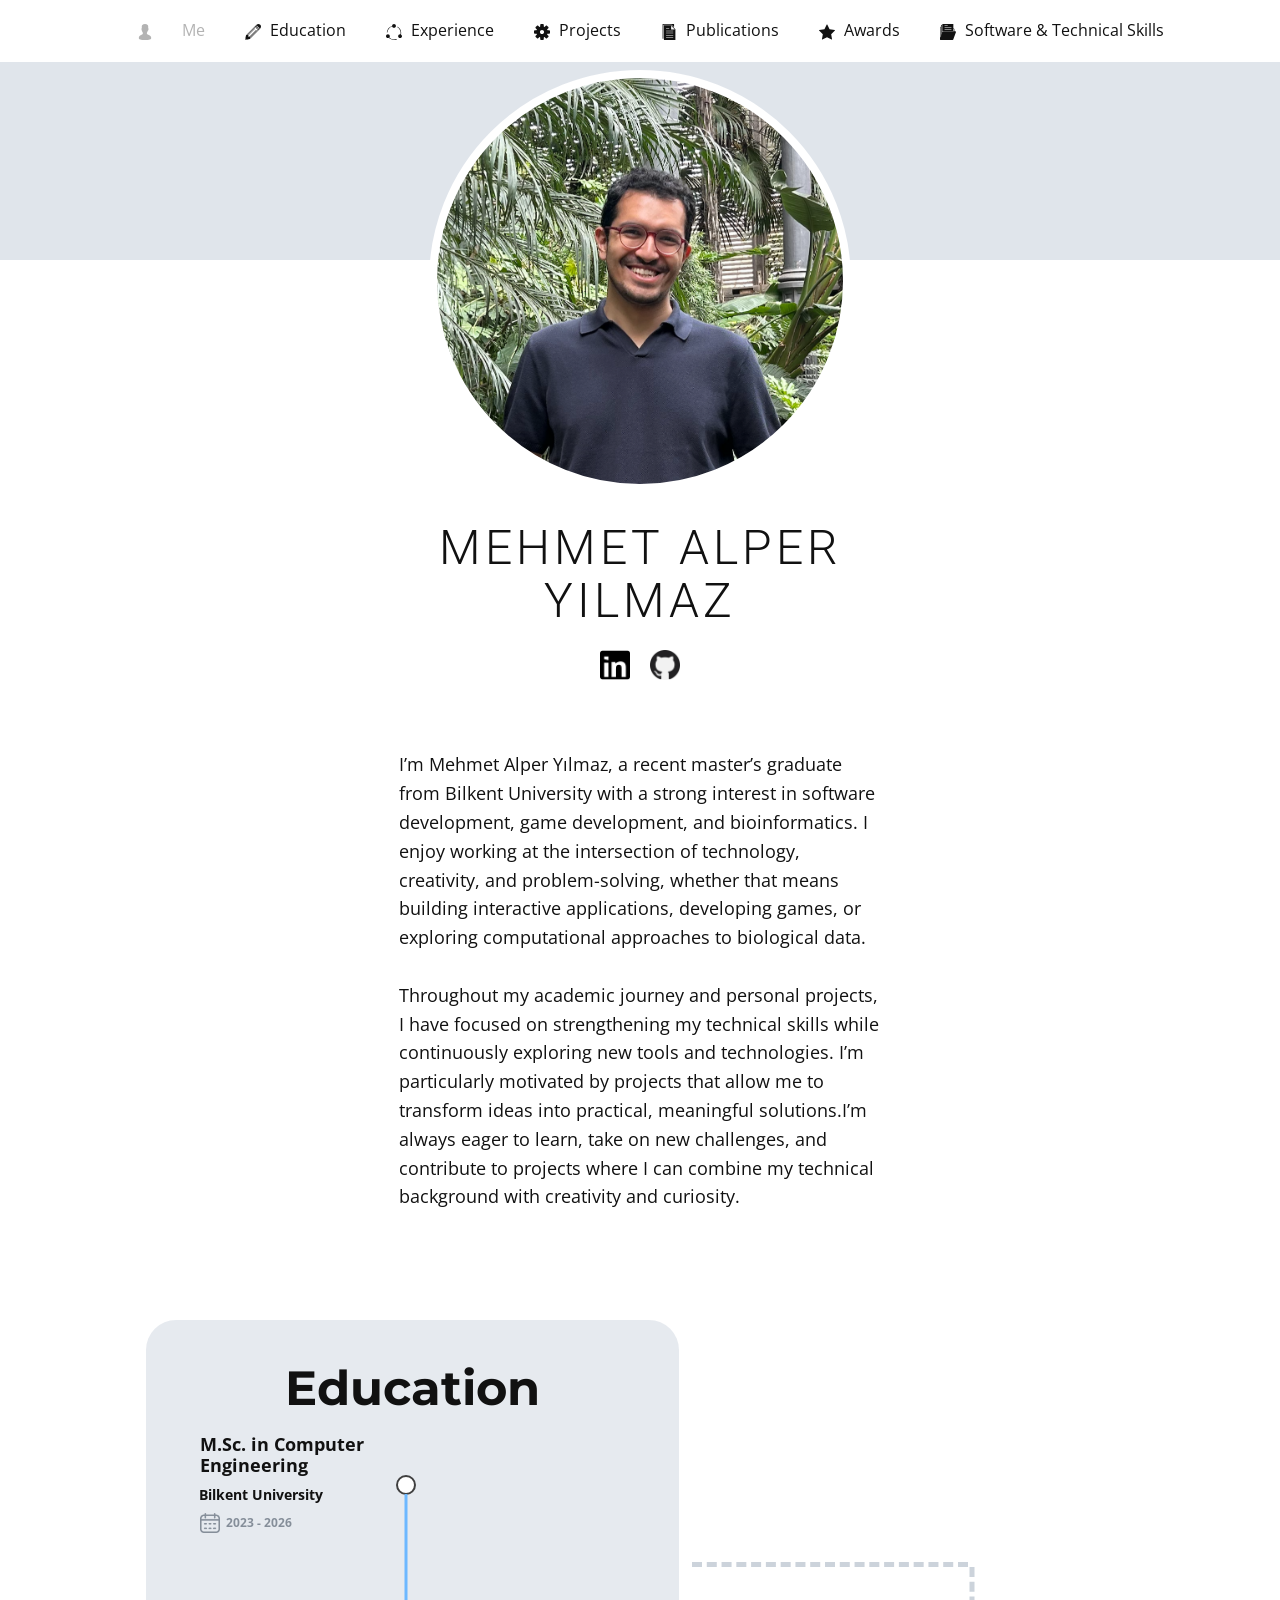
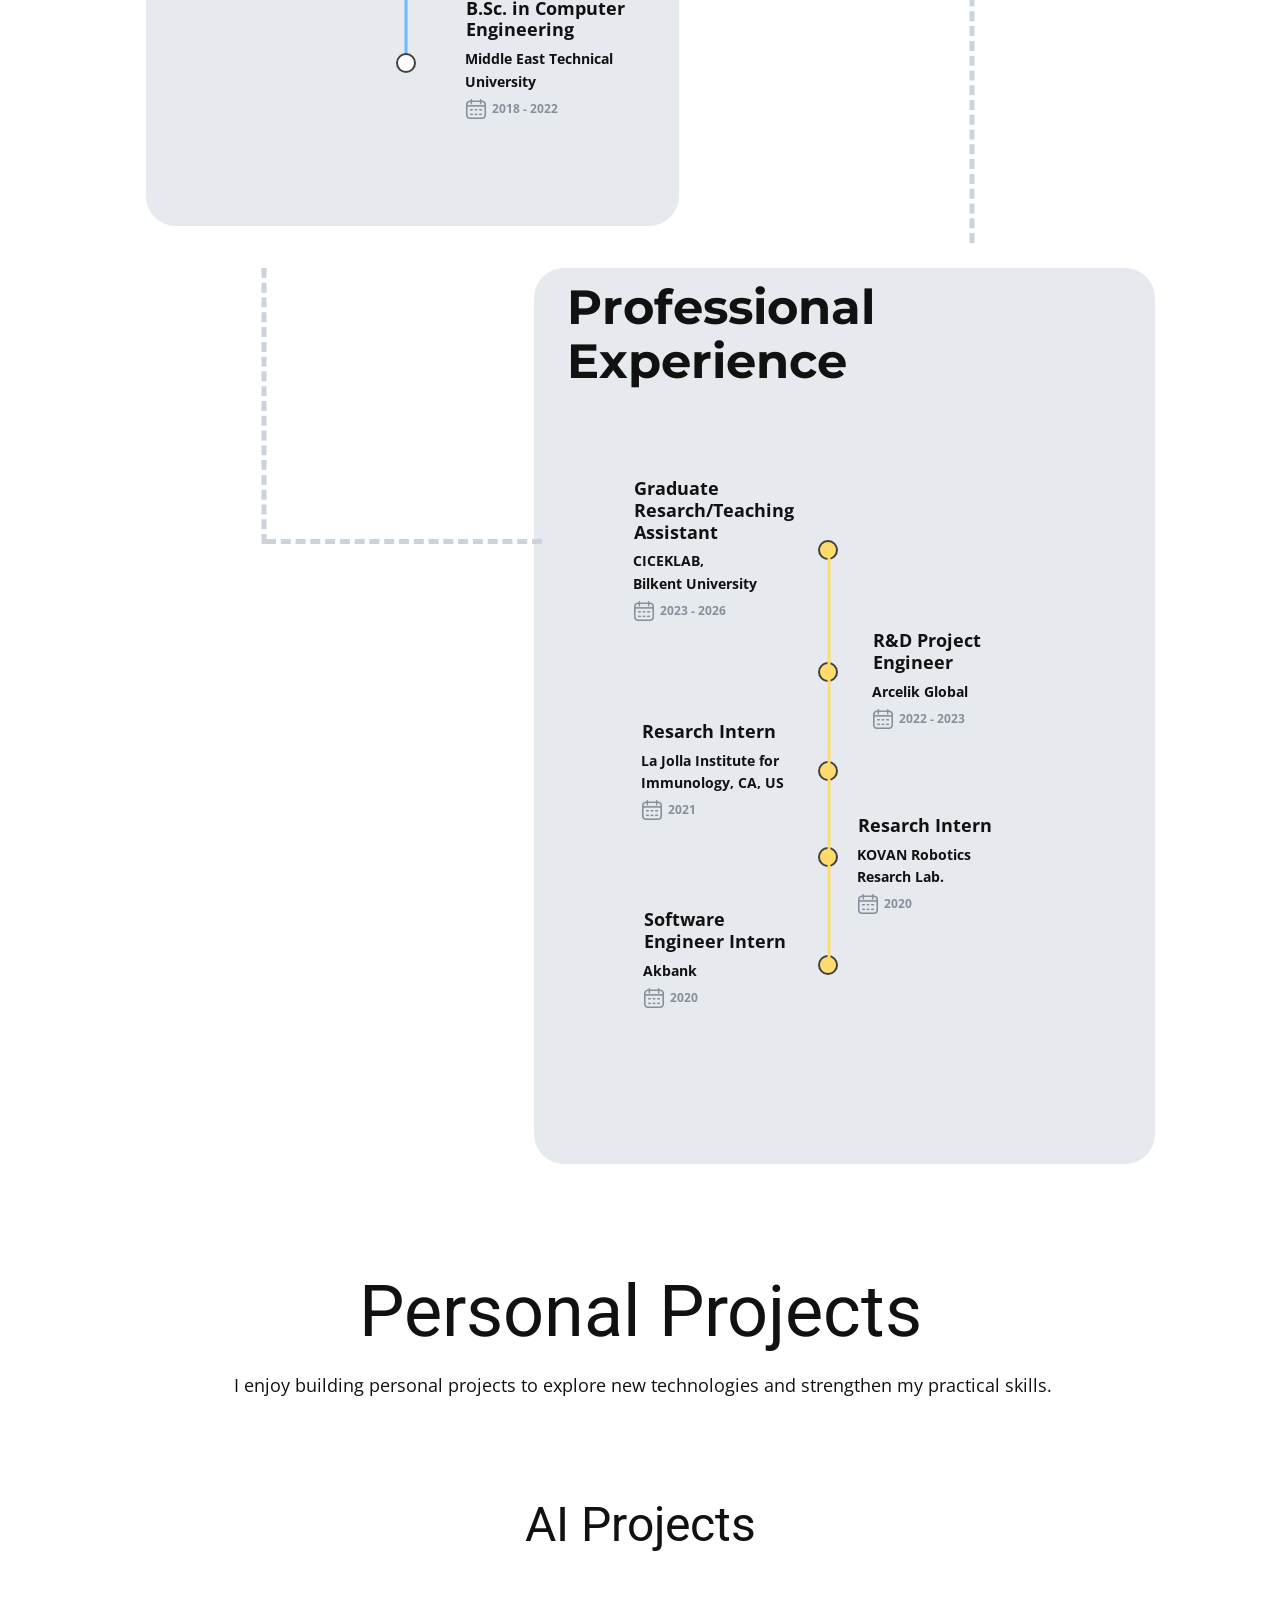
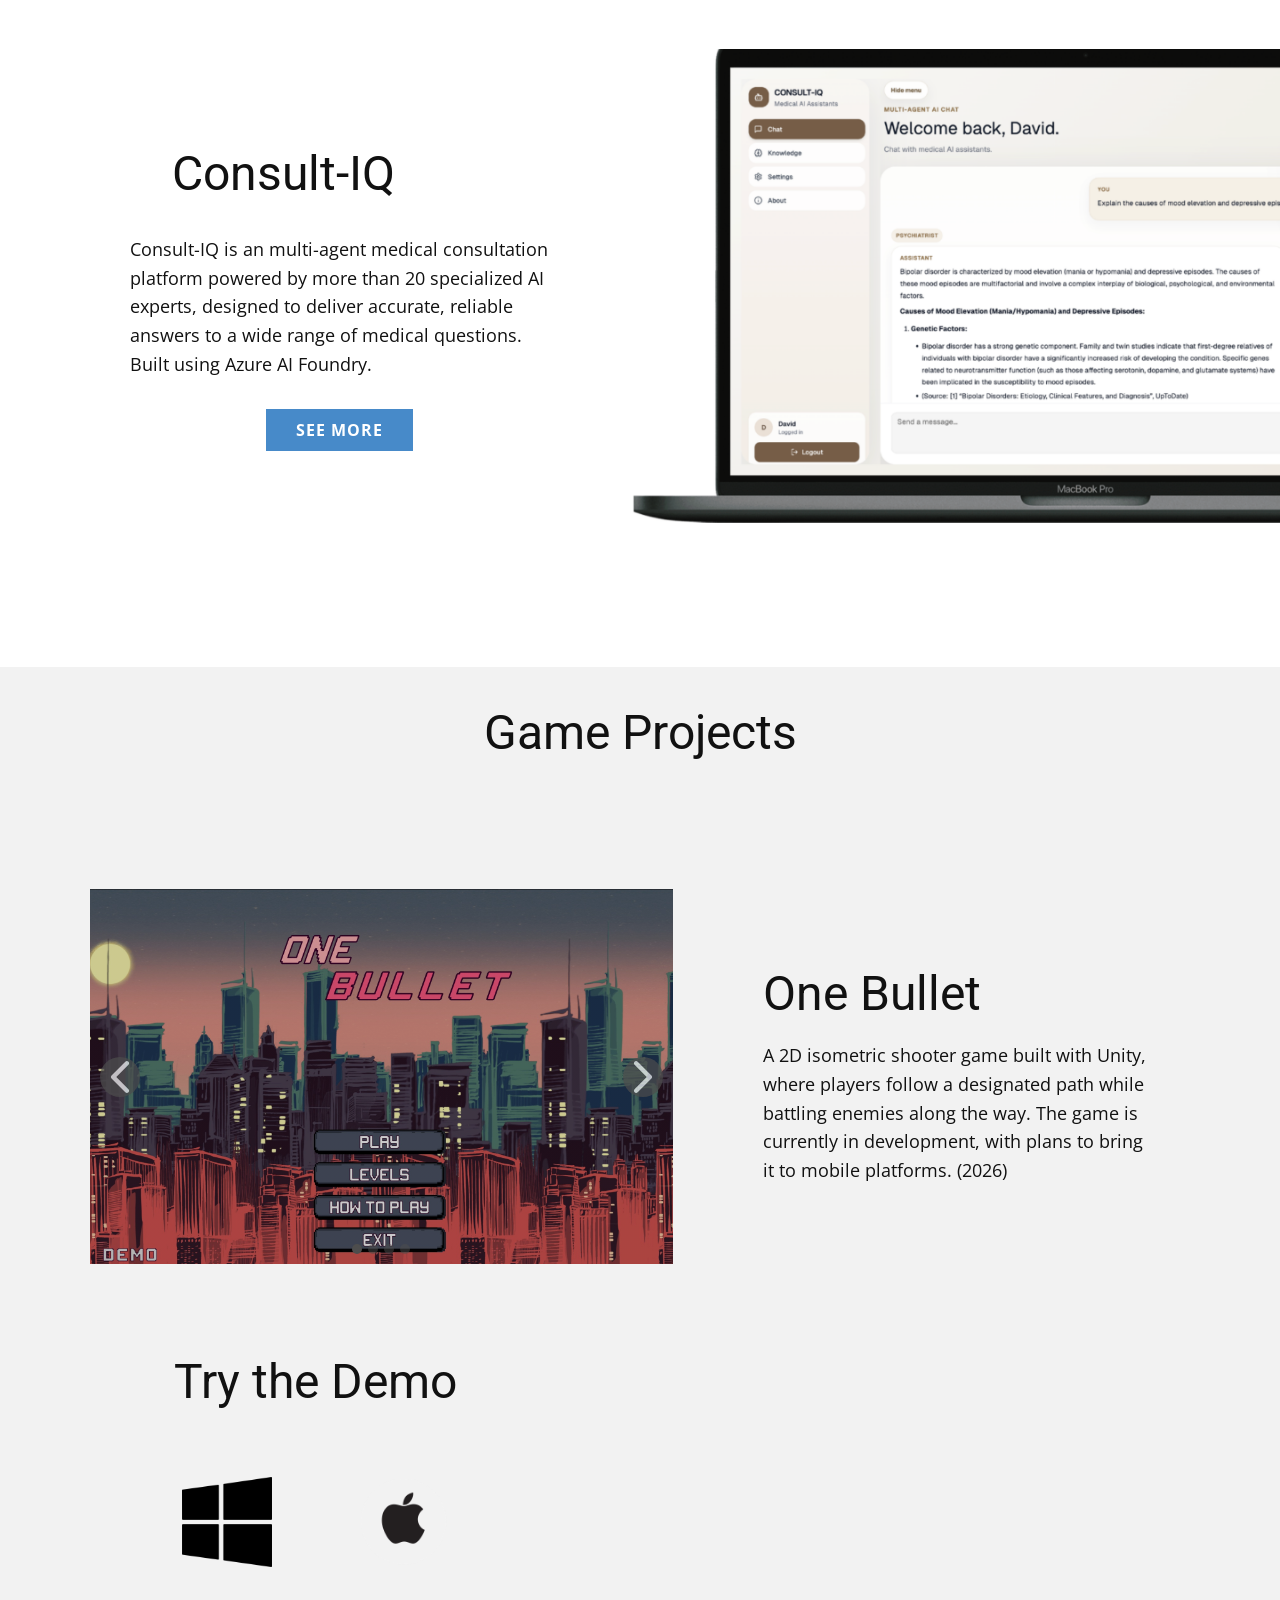
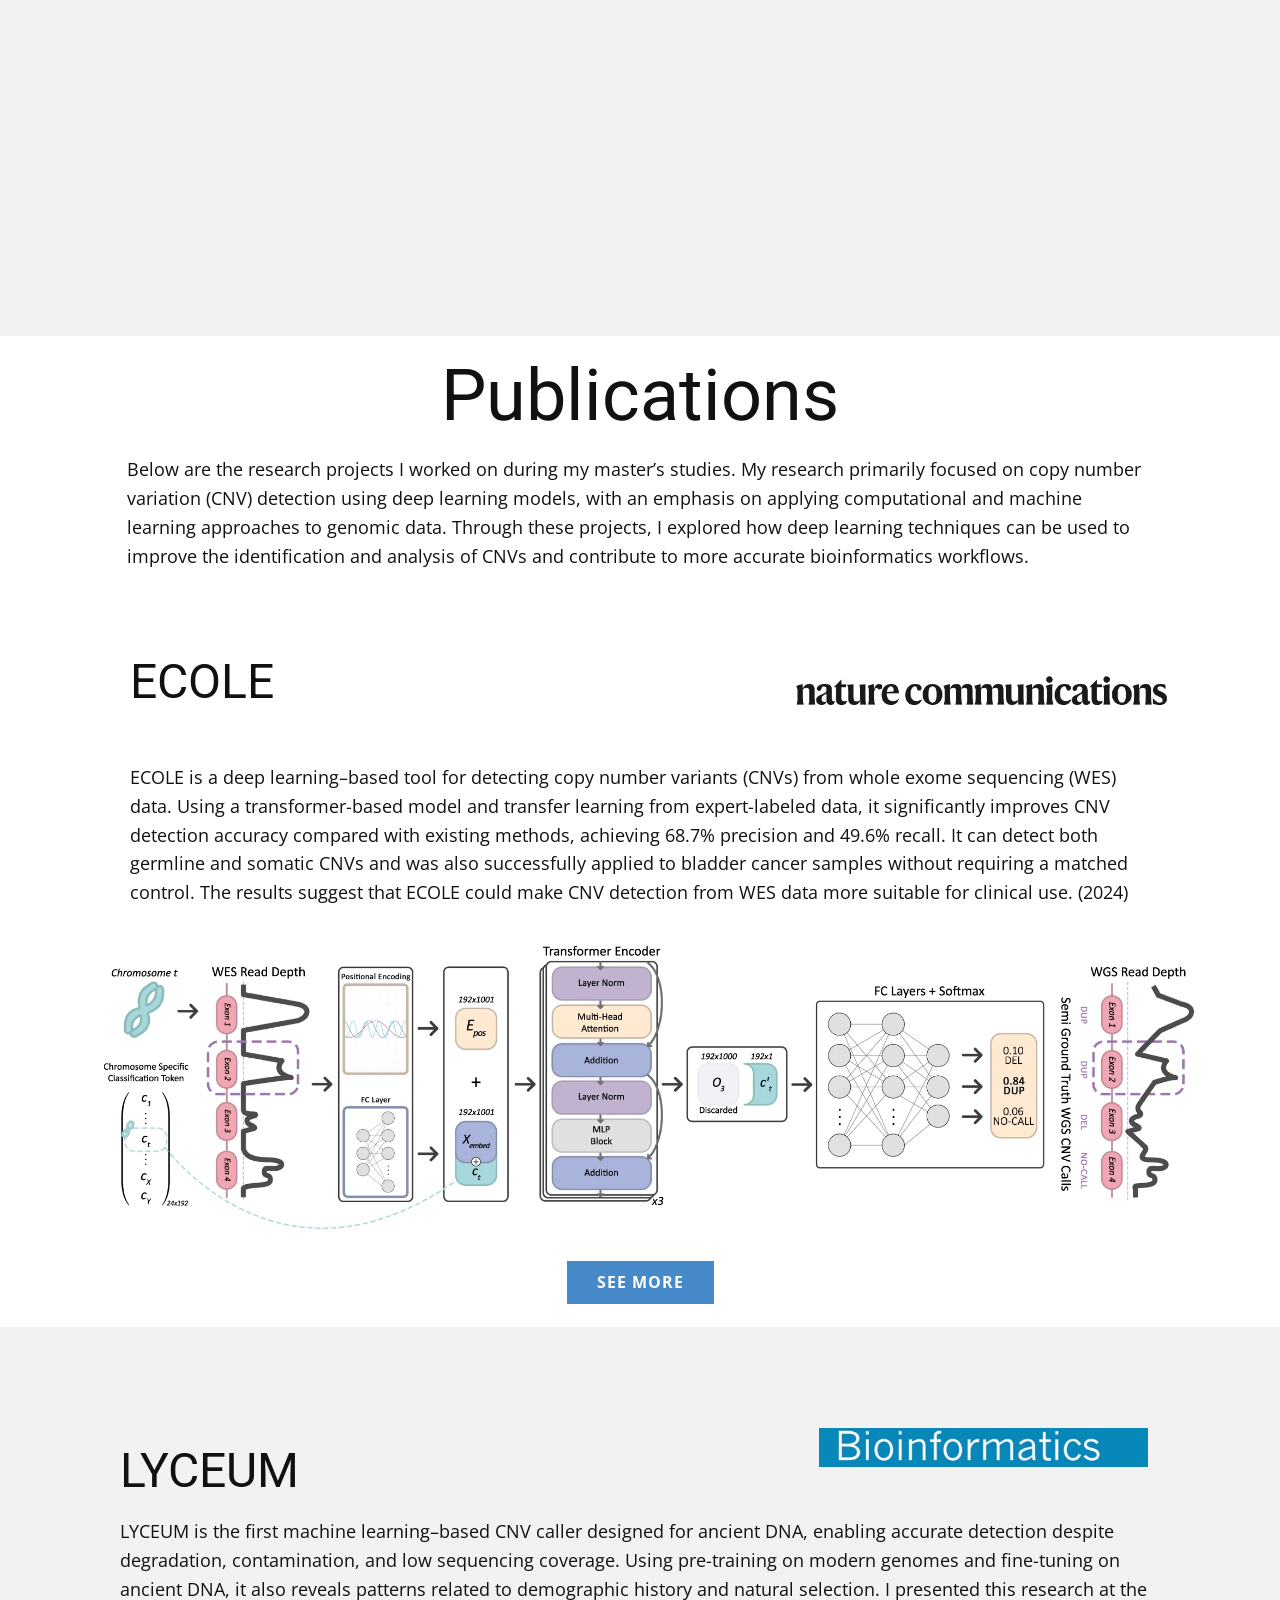
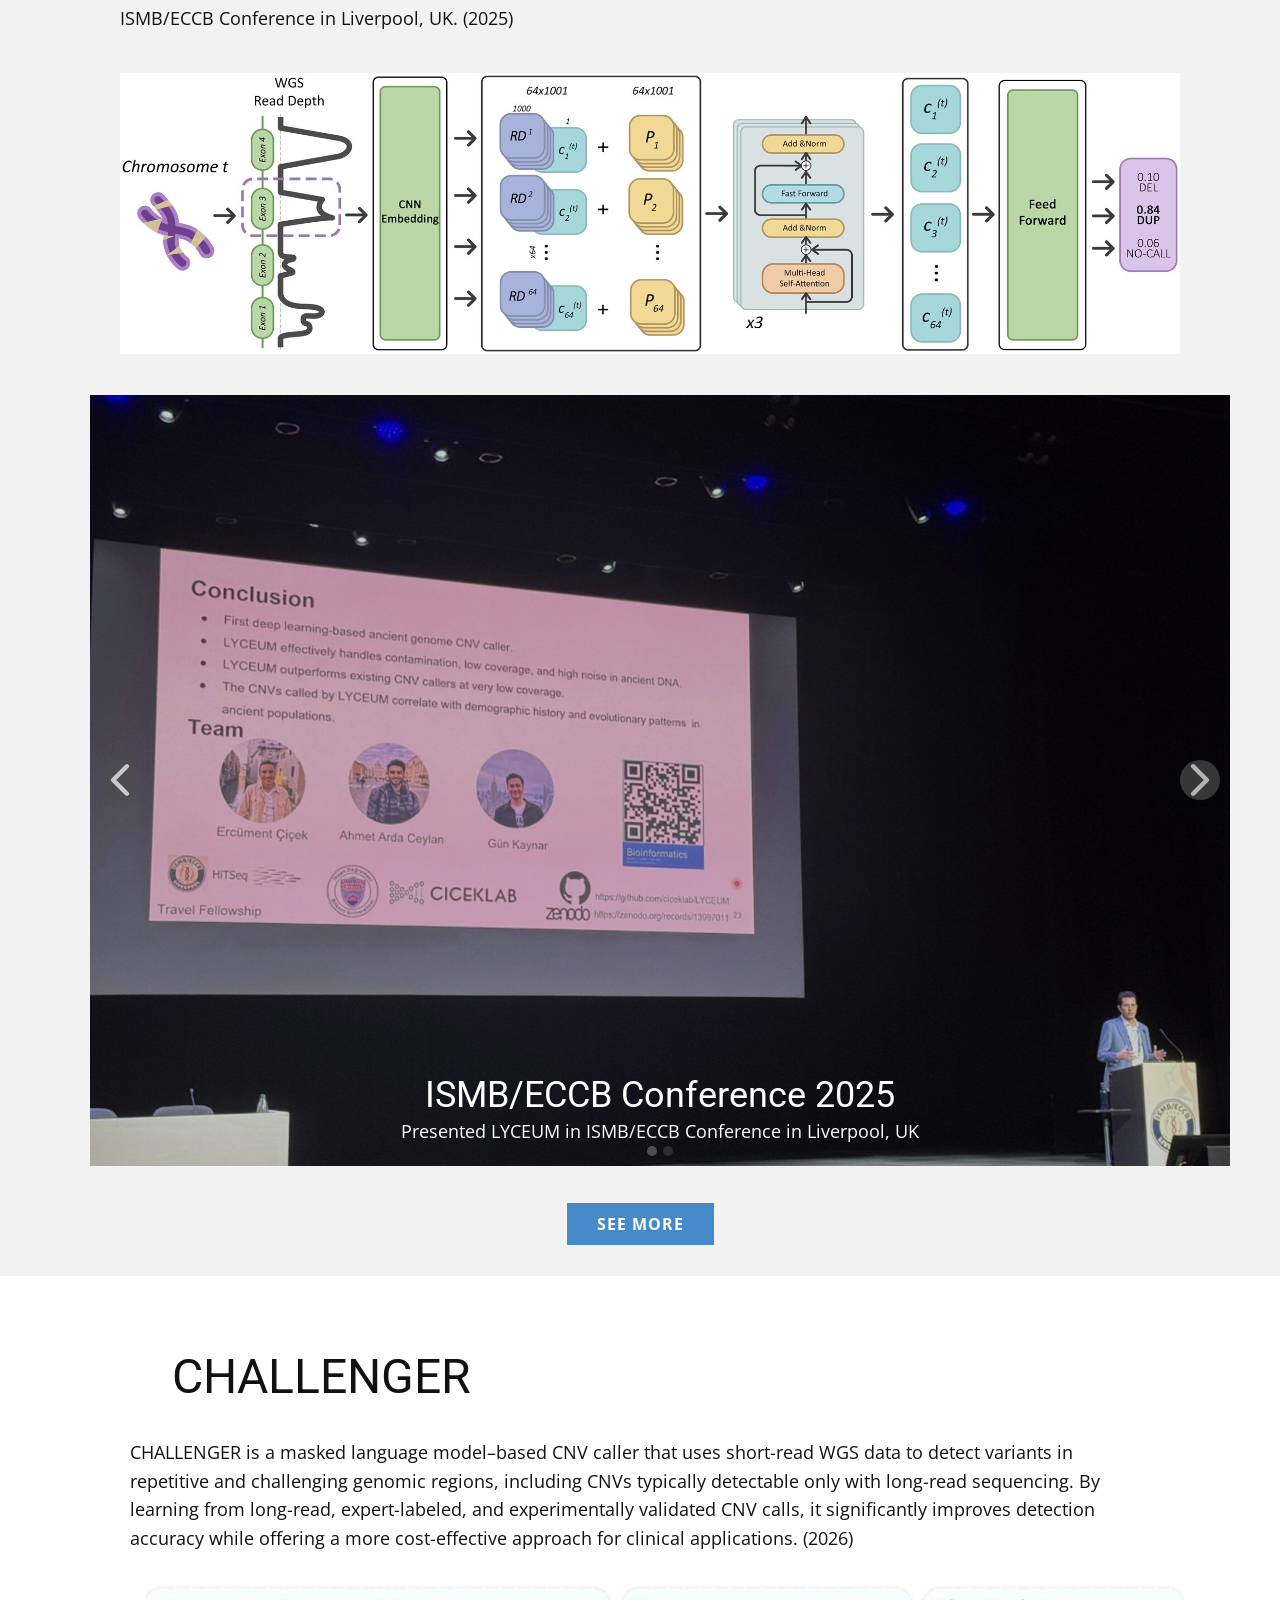
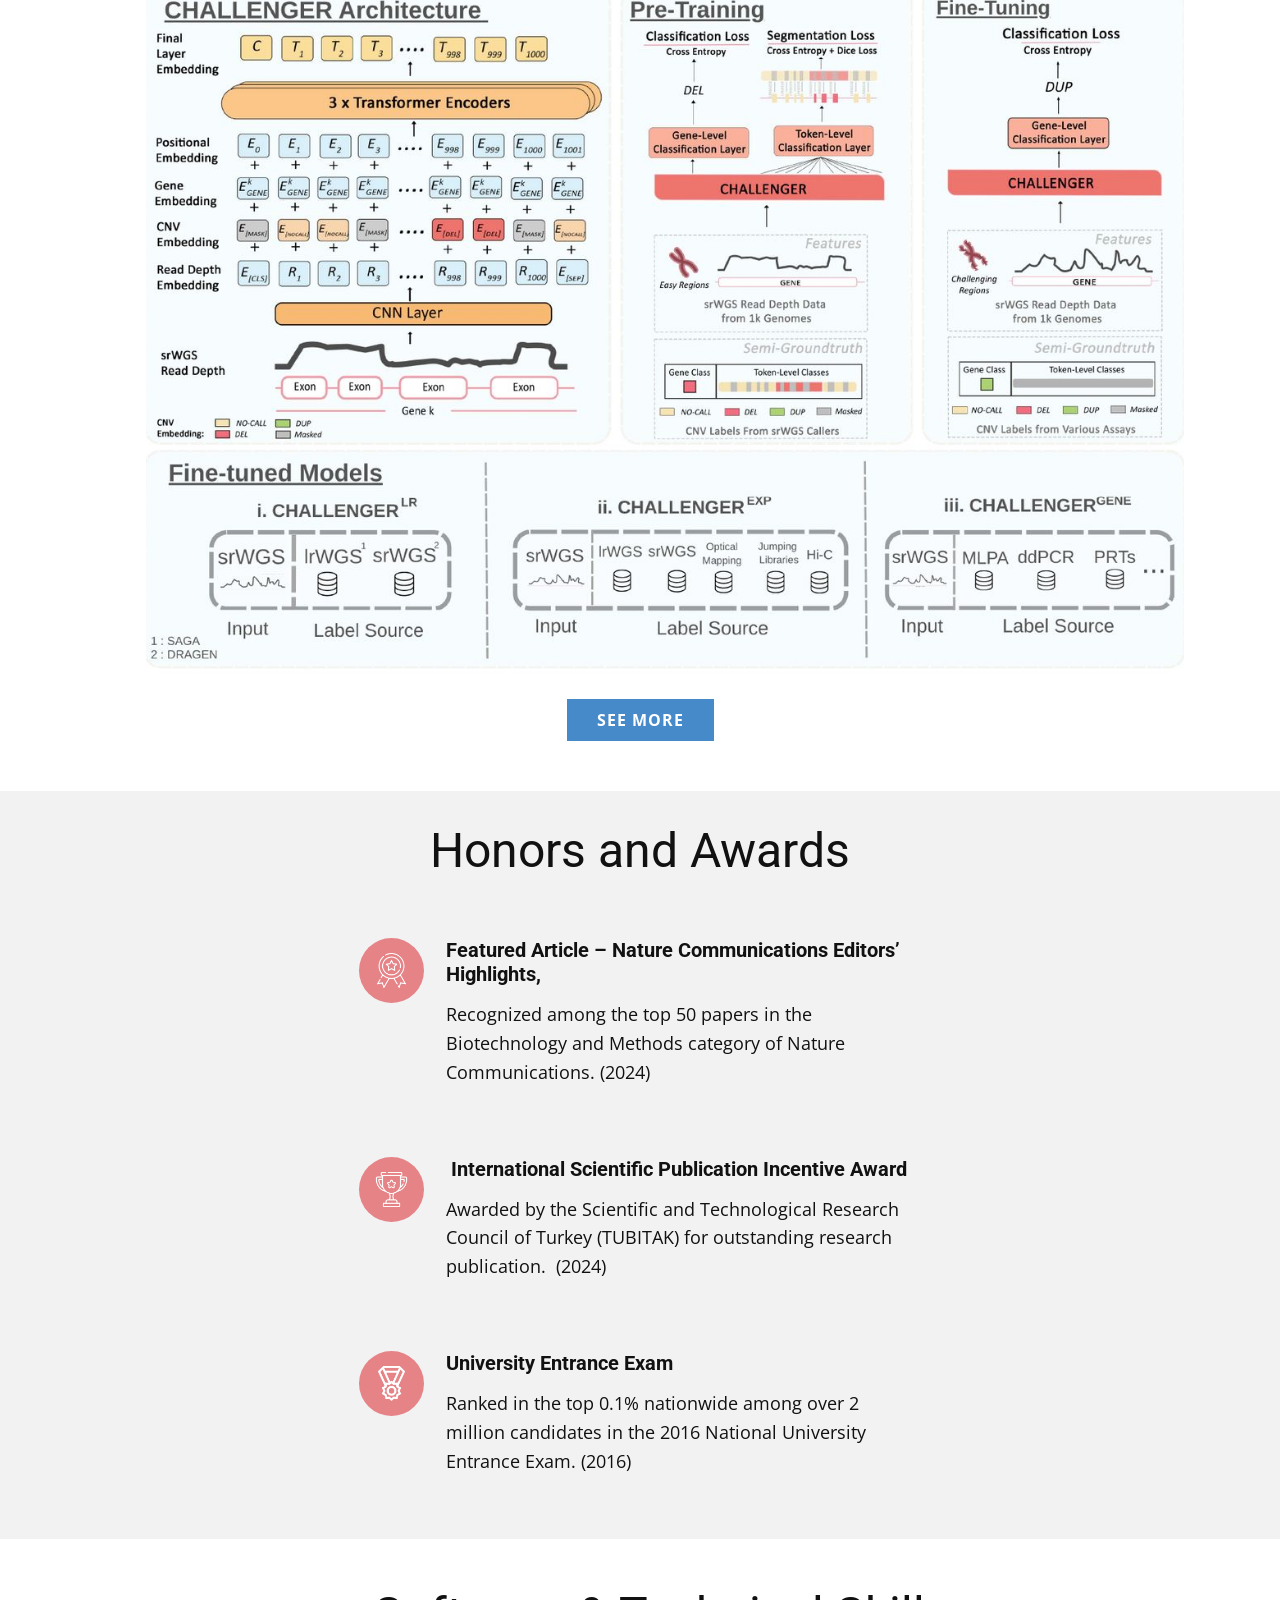
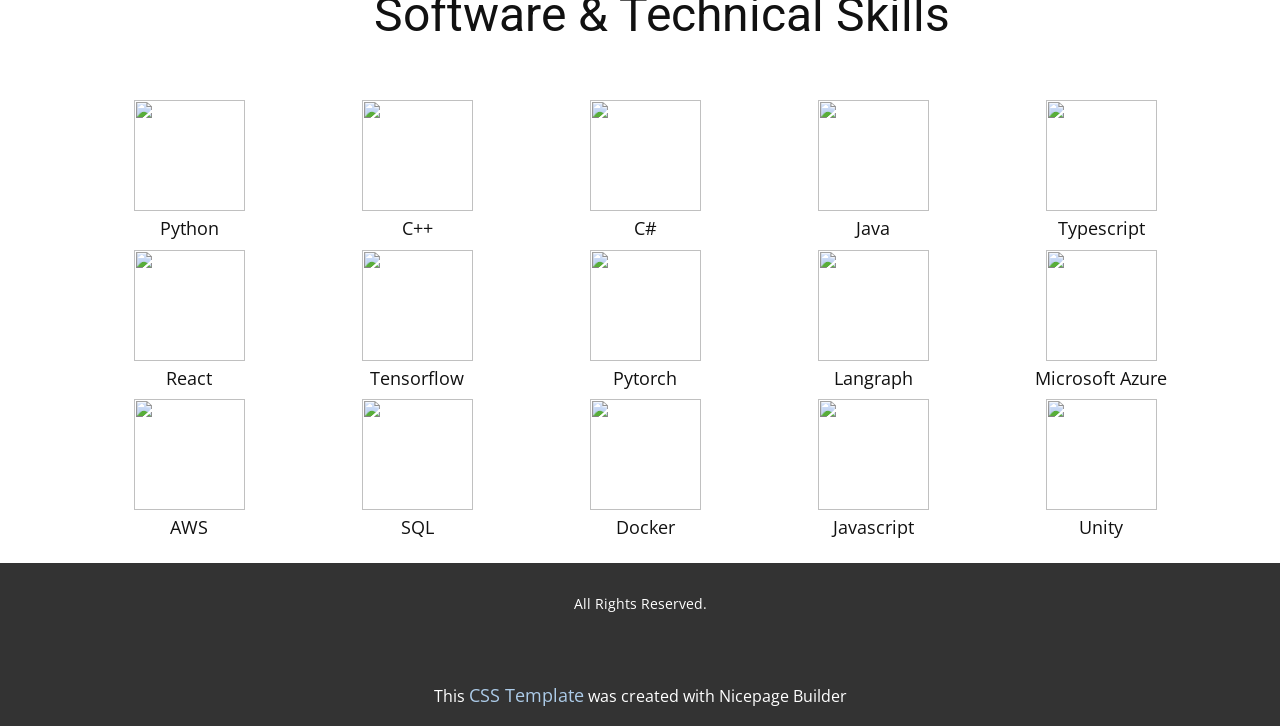
==== index.html @ 70167eb4 "initial commit" ====
<!DOCTYPE html>
<html style="font-size: 16px;" lang="en"><head>
    <meta name="viewport" content="width=device-width, initial-scale=1.0">
    <meta charset="utf-8">
    <meta name="keywords" content="Our Team, 92, 25, 37, 87, Free, $19.99, $49.99, Contact Us">
    <meta name="description" content="">
    <title>Main</title>
    <link rel="stylesheet" href="nicepage.css" media="screen">
<link rel="stylesheet" href="index.css" media="screen">
    <script class="u-script" type="text/javascript" src="jquery.js" defer=""></script>
    <script class="u-script" type="text/javascript" src="nicepage.js" defer=""></script>
    <meta name="generator" content="Nicepage 8.6.2, nicepage.com">
    
    
    
    
    
    
    
    
    
    
    
    
    
    
    
    <link id="u-page-google-font" rel="stylesheet" href="https://fonts.googleapis.com/css2?display=swap&amp;family=Roboto:ital,wght@0,100;0,200;0,300;0,400;0,500;0,600;0,700;0,800;0,900;1,100;1,200;1,300;1,400;1,500;1,600;1,700;1,800;1,900&amp;family=Open+Sans:ital,wght@0,300;0,400;0,500;0,600;0,700;0,800;1,300;1,400;1,500;1,600;1,700;1,800&amp;family=Montserrat:ital,wght@0,100;0,200;0,300;0,400;0,500;0,600;0,700;0,800;0,900;1,100;1,200;1,300;1,400;1,500;1,600;1,700;1,800;1,900">
    <script type="application/ld+json">{
		"@context": "http://schema.org",
		"@type": "Organization",
		"name": "WebSite6639190"
}</script>
    <meta name="theme-color" content="#478ac9">
    <meta property="og:title" content="Main">
    <meta property="og:type" content="website">
  <meta data-intl-tel-input-cdn-path="intlTelInput/"></head>
  <body data-home-page="Main.html" data-home-page-title="Main" data-path-to-root="./" data-include-products="false" class="u-body u-clearfix u-overlap u-xl-mode" data-lang="en"><header class="u-clearfix u-header u-sticky u-sticky-95e8 u-white u-header" id="header"><div class="u-clearfix u-sheet u-valign-middle-md u-valign-middle-sm u-valign-middle-xs u-sheet-1">
        <nav class="u-menu u-menu-one-level u-offcanvas u-menu-1" role="navigation" aria-label="Menu navigation">
          <div class="menu-collapse" style="font-size: 1rem; letter-spacing: 0px;">
            <a class="u-button-style u-custom-border u-custom-left-right-menu-spacing u-custom-padding-bottom u-custom-text-active-color u-custom-text-hover-color u-custom-top-bottom-menu-spacing u-nav-link u-text-active-palette-1-base u-text-hover-palette-2-base" href="#" tabindex="-1" aria-label="Open menu" aria-controls="50ac">
              <svg class="u-svg-link" viewBox="0 0 24 24"><use xmlns:xlink="http://www.w3.org/1999/xlink" xlink:href="#menu-hamburger"></use></svg>
              <svg version="1.1" xmlns="http://www.w3.org/2000/svg" xmlns:xlink="http://www.w3.org/1999/xlink"><defs><symbol id="menu-hamburger" viewBox="0 0 16 16" style="width: 16px; height: 16px;"><rect y="1" width="16" height="2"></rect><rect y="7" width="16" height="2"></rect><rect y="13" width="16" height="2"></rect>
</symbol>
</defs></svg>
            </a>
          </div>
          <div class="u-custom-menu u-nav-container">
            <ul role="menubar" class="u-nav u-unstyled u-nav-1"><li role="none" class="u-nav-item"><a tabindex="-1" role="menuitem" class="u-button-style u-nav-link u-text-hover-grey-30 u-icon-1" href="./#block-10" data-page-id="917815186" aria-haspopup="true"><span class="u-icon u-icon-1"><svg class="u-svg-link" preserveAspectRatio="xMidYMin slice" viewBox="0 0 60 60" style=""><use xlink:href="#svg-3c2d"></use></svg><svg class="u-svg-content" viewBox="0 0 60 60" x="0px" y="0px" id="svg-3c2d" style="enable-background:new 0 0 60 60;"><path d="M48.014,42.889l-9.553-4.776C37.56,37.662,37,36.756,37,35.748v-3.381c0.229-0.28,0.47-0.599,0.719-0.951
	c1.239-1.75,2.232-3.698,2.954-5.799C42.084,24.97,43,23.575,43,22v-4c0-0.963-0.36-1.896-1-2.625v-5.319
	c0.056-0.55,0.276-3.824-2.092-6.525C37.854,1.188,34.521,0,30,0s-7.854,1.188-9.908,3.53C17.724,6.231,17.944,9.506,18,10.056
	v5.319c-0.64,0.729-1,1.662-1,2.625v4c0,1.217,0.553,2.352,1.497,3.109c0.916,3.627,2.833,6.36,3.503,7.237v3.309
	c0,0.968-0.528,1.856-1.377,2.32l-8.921,4.866C8.801,44.424,7,47.458,7,50.762V54c0,4.746,15.045,6,23,6s23-1.254,23-6v-3.043
	C53,47.519,51.089,44.427,48.014,42.889z"></path></svg></span>&nbsp;Me
</a>
</li><li role="none" class="u-nav-item"><a tabindex="-1" role="menuitem" class="u-button-style u-nav-link u-text-hover-grey-30 u-icon-1" href="./#education-block--experience" data-page-id="917815186"><span class="u-icon"><svg class="u-svg-link" preserveAspectRatio="xMidYMin slice" viewBox="0 0 55.25 55.25" style=""><use xlink:href="#svg-5aea"></use></svg><svg class="u-svg-content" viewBox="0 0 55.25 55.25" x="0px" y="0px" id="svg-5aea" style="enable-background:new 0 0 55.25 55.25;"><g><path d="M0.523,51.933l-0.497,2.085c-0.016,0.067-0.02,0.135-0.022,0.202C0.004,54.234,0,54.246,0,54.259
		c0.001,0.114,0.026,0.225,0.065,0.332c0.009,0.025,0.019,0.047,0.03,0.071c0.049,0.107,0.11,0.21,0.196,0.296
		c0.095,0.095,0.207,0.168,0.328,0.218c0.121,0.05,0.25,0.075,0.379,0.075c0.077,0,0.155-0.009,0.231-0.027l2.086-0.497
		L0.523,51.933z"></path><path d="M52.618,2.631c-3.51-3.508-9.219-3.508-12.729,0L3.827,38.693C3.81,38.71,3.8,38.731,3.785,38.749
		c-0.021,0.024-0.039,0.05-0.058,0.076c-0.053,0.074-0.094,0.153-0.125,0.239c-0.009,0.026-0.022,0.049-0.029,0.075
		c-0.003,0.01-0.009,0.02-0.012,0.03l-2.495,10.48L5.6,54.182l10.48-2.495c0.027-0.006,0.051-0.021,0.077-0.03
		c0.034-0.011,0.066-0.024,0.099-0.039c0.072-0.033,0.139-0.074,0.201-0.123c0.024-0.019,0.049-0.033,0.072-0.054
		c0.008-0.008,0.018-0.012,0.026-0.02l36.063-36.063C56.127,11.85,56.127,6.14,52.618,2.631z M17.157,47.992l0.354-3.183
		L39.889,22.43c0.391-0.391,0.391-1.023,0-1.414s-1.023-0.391-1.414,0L16.097,43.395l-4.773,0.53l0.53-4.773l22.38-22.378
		c0.391-0.391,0.391-1.023,0-1.414s-1.023-0.391-1.414,0L10.44,37.738l-3.183,0.354L34.94,10.409l9.9,9.9L17.157,47.992z
		 M46.254,18.895l-9.9-9.9l1.414-1.414l9.9,9.9L46.254,18.895z M49.082,16.067l-9.9-9.9l1.415-1.415l9.9,9.9L49.082,16.067z"></path>
</g></svg></span>&nbsp;Education
</a>
</li><li role="none" class="u-nav-item"><a tabindex="-1" role="menuitem" class="u-button-style u-nav-link u-text-hover-grey-30 u-icon-1" href="./#education-block--experience" data-page-id="917815186"><span class="u-icon"><svg class="u-svg-link" preserveAspectRatio="xMidYMin slice" viewBox="0 0 58 58" style=""><use xlink:href="#svg-4ef8"></use></svg><svg class="u-svg-content" viewBox="0 0 58 58" x="0px" y="0px" id="svg-4ef8" style="enable-background:new 0 0 58 58;"><g><path d="M54.319,37.839C54.762,35.918,55,33.96,55,32c0-9.095-4.631-17.377-12.389-22.153c-0.473-0.29-1.087-0.143-1.376,0.327
		c-0.29,0.471-0.143,1.086,0.327,1.376C48.724,15.96,53,23.604,53,32c0,1.726-0.2,3.451-0.573,5.147C51.966,37.051,51.489,37,51,37
		c-3.86,0-7,3.141-7,7s3.14,7,7,7s7-3.141,7-7C58,41.341,56.509,39.024,54.319,37.839z"></path><path d="M38.171,54.182C35.256,55.388,32.171,56,29,56c-6.385,0-12.527-2.575-17.017-7.092C13.229,47.643,14,45.911,14,44
		c0-3.859-3.14-7-7-7s-7,3.141-7,7s3.14,7,7,7c1.226,0,2.378-0.319,3.381-0.875C15.26,55.136,21.994,58,29,58
		c3.435,0,6.778-0.663,9.936-1.971c0.51-0.211,0.753-0.796,0.542-1.307C39.267,54.213,38.681,53.971,38.171,54.182z"></path><path d="M4,31.213c0.024,0.002,0.048,0.003,0.071,0.003c0.521,0,0.959-0.402,0.997-0.93c0.712-10.089,7.586-18.52,17.22-21.314
		C23.142,11.874,25.825,14,29,14c3.86,0,7-3.141,7-7s-3.14-7-7-7c-3.851,0-6.985,3.127-6.999,6.975
		C11.42,9.922,3.851,19.12,3.073,30.146C3.034,30.696,3.449,31.175,4,31.213z"></path>
</g></svg></span>&nbsp;Experience
</a>
</li><li role="none" class="u-nav-item"><a tabindex="-1" role="menuitem" class="u-button-style u-nav-link u-text-hover-grey-30 u-icon-1" href="./#personalproject" data-page-id="917815186"><span class="u-icon"><svg class="u-svg-link" preserveAspectRatio="xMidYMin slice" viewBox="0 0 54 54" style=""><use xlink:href="#svg-c41c"></use></svg><svg class="u-svg-content" viewBox="0 0 54 54" x="0px" y="0px" id="svg-c41c" style="enable-background:new 0 0 54 54;"><path d="M51.22,21h-5.052c-0.812,0-1.481-0.447-1.792-1.197s-0.153-1.54,0.42-2.114l3.572-3.571
	c0.525-0.525,0.814-1.224,0.814-1.966c0-0.743-0.289-1.441-0.814-1.967l-4.553-4.553c-1.05-1.05-2.881-1.052-3.933,0l-3.571,3.571
	c-0.475,0.475-0.997,0.574-1.352,0.574c-0.5,0-0.997-0.196-1.364-0.539C33.324,8.984,33,8.534,33,7.832V2.78
	C33,1.247,31.753,0,30.22,0H23.78C22.247,0,21,1.247,21,2.78v5.052c0,1.218-0.997,1.945-1.961,1.945c-0.354,0-0.876-0.1-1.351-0.574
	l-3.571-3.571c-1.052-1.052-2.883-1.05-3.933,0l-4.553,4.553c-0.525,0.525-0.814,1.224-0.814,1.967c0,0.742,0.289,1.44,0.814,1.966
	l3.572,3.571c0.573,0.574,0.73,1.364,0.42,2.114S8.644,21,7.832,21H2.78C1.247,21,0,22.247,0,23.78v6.438C0,31.752,1.247,33,2.78,33
	h5.052c0.812,0,1.481,0.447,1.792,1.197s0.153,1.54-0.42,2.114l-3.572,3.571c-0.525,0.525-0.814,1.224-0.814,1.966
	c0,0.743,0.289,1.441,0.814,1.967l4.553,4.553c1.051,1.051,2.881,1.053,3.933,0l3.571-3.571c0.475-0.475,0.997-0.574,1.352-0.574
	c0.963,0,1.96,0.728,1.96,1.945v5.051C21,52.752,22.247,54,23.78,54h6.439c1.533,0,2.78-1.248,2.78-2.781v-5.051
	c0-1.218,0.997-1.945,1.96-1.945c0.354,0,0.877,0.1,1.352,0.574l3.571,3.571c1.052,1.052,2.883,1.05,3.933,0l4.553-4.553
	c0.525-0.525,0.814-1.224,0.814-1.967c0-0.742-0.289-1.44-0.814-1.966l-3.572-3.571c-0.573-0.574-0.73-1.364-0.42-2.114
	S45.356,33,46.168,33h5.052c1.533,0,2.78-1.248,2.78-2.781V23.78C54,22.247,52.753,21,51.22,21z M34,27c0,3.859-3.141,7-7,7
	s-7-3.141-7-7s3.141-7,7-7S34,23.141,34,27z"></path></svg></span>&nbsp;Projects
</a>
</li><li role="none" class="u-nav-item"><a tabindex="-1" role="menuitem" class="u-button-style u-nav-link u-text-hover-grey-30 u-icon-1" href="./#publications" data-page-id="917815186"><span class="u-icon"><svg class="u-svg-link" preserveAspectRatio="xMidYMin slice" viewBox="0 0 60 60" style=""><use xlink:href="#svg-4d66"></use></svg><svg class="u-svg-content" viewBox="0 0 60 60" x="0px" y="0px" id="svg-4d66" style="enable-background:new 0 0 60 60;"><g><polygon points="49,12 49,0 6,0 6,55 9,55 9,3 40,3 	"></polygon><path d="M39.414,5H11v55h43V19.586L39.414,5z M20,17h10c0.552,0,1,0.447,1,1s-0.448,1-1,1H20c-0.552,0-1-0.447-1-1S19.448,17,20,17
		z M45,51H20c-0.552,0-1-0.447-1-1s0.448-1,1-1h25c0.552,0,1,0.447,1,1S45.552,51,45,51z M45,43H20c-0.552,0-1-0.447-1-1
		s0.448-1,1-1h25c0.552,0,1,0.447,1,1S45.552,43,45,43z M45,35H20c-0.552,0-1-0.447-1-1s0.448-1,1-1h25c0.552,0,1,0.447,1,1
		S45.552,35,45,35z M45,27H20c-0.552,0-1-0.447-1-1s0.448-1,1-1h25c0.552,0,1,0.447,1,1S45.552,27,45,27z M38,21V7l14,14H38z"></path>
</g></svg></span>&nbsp;Publications
</a>
</li><li role="none" class="u-nav-item"><a tabindex="-1" role="menuitem" class="u-button-style u-nav-link u-text-hover-grey-30 u-icon-1" href="./#awards" data-page-id="917815186"><span class="u-icon"><svg class="u-svg-link" preserveAspectRatio="xMidYMin slice" viewBox="0 0 55.867 55.867" style=""><use xlink:href="#svg-2504"></use></svg><svg class="u-svg-content" viewBox="0 0 55.867 55.867" x="0px" y="0px" id="svg-2504" style="enable-background:new 0 0 55.867 55.867;"><path d="M55.818,21.578c-0.118-0.362-0.431-0.626-0.808-0.681L36.92,18.268L28.83,1.876c-0.168-0.342-0.516-0.558-0.896-0.558
	s-0.729,0.216-0.896,0.558l-8.091,16.393l-18.09,2.629c-0.377,0.055-0.689,0.318-0.808,0.681c-0.117,0.361-0.02,0.759,0.253,1.024
	l13.091,12.76l-3.091,18.018c-0.064,0.375,0.09,0.754,0.397,0.978c0.309,0.226,0.718,0.255,1.053,0.076l16.182-8.506l16.18,8.506
	c0.146,0.077,0.307,0.115,0.466,0.115c0.207,0,0.413-0.064,0.588-0.191c0.308-0.224,0.462-0.603,0.397-0.978l-3.09-18.017
	l13.091-12.761C55.838,22.336,55.936,21.939,55.818,21.578z"></path></svg></span>&nbsp;Awards
</a>
</li><li role="none" class="u-nav-item"><a tabindex="-1" role="menuitem" class="u-button-style u-nav-link u-text-hover-grey-30 u-icon-1" href="./#software-and-skils" data-page-id="917815186"><span class="u-icon"><svg class="u-svg-link" preserveAspectRatio="xMidYMin slice" viewBox="0 0 60 60" style=""><use xlink:href="#svg-c8b8"></use></svg><svg class="u-svg-content" viewBox="0 0 60 60" x="0px" y="0px" id="svg-c8b8" style="enable-background:new 0 0 60 60;"><path d="M57.49,27H54v-7.268C54,18.226,52.774,17,51.268,17H50v-2.414V0H10v2H9H8H7v2H6H4v2v4H2.732C1.226,10,0,11.226,0,12.732
	v45.23l0.058,0.002c0.078,0.367,0.234,0.719,0.471,1.029C1.018,59.634,1.76,60,2.565,60h44.759c1.156,0,2.174-0.779,2.45-1.813
	L60,30.149v-0.177C60,28.25,58.944,27,57.49,27z M18,5h10c0.552,0,1,0.447,1,1s-0.448,1-1,1H18c-0.552,0-1-0.447-1-1S17.448,5,18,5z
	 M18,12h24c0.552,0,1,0.447,1,1s-0.448,1-1,1H18c-0.552,0-1-0.447-1-1S17.448,12,18,12z M18,19h24c0.552,0,1,0.447,1,1s-0.448,1-1,1
	H18c-0.552,0-1-0.447-1-1S17.448,19,18,19z M2,51.526V12.732C2,12.328,2.329,12,2.732,12H4v34.041L2,51.526z M6,6h1v31.813l-1,2.743
	V6z M52,27h-5H12.731c-1.156,0-2.174,0.779-2.45,1.813L9,32.328V4h1v6v2v13v1h40v-1v-6h1.268C51.671,19,52,19.328,52,19.732V27z"></path></svg></span>&nbsp;Software &amp; Technical Skills
</a>
</li></ul>
          </div>
          <div class="u-custom-menu u-nav-container-collapse" id="50ac" role="region" aria-label="Menu panel">
            <div class="u-black u-container-style u-inner-container-layout u-opacity u-opacity-95 u-sidenav">
              <div class="u-inner-container-layout u-sidenav-overflow">
                <div class="u-menu-close" tabindex="-1" aria-label="Close menu"></div>
                <ul class="u-align-center u-nav u-popupmenu-items u-unstyled u-nav-2" role="menubar"><li role="none" class="u-nav-item"><a tabindex="-1" role="menuitem" class="u-button-style u-nav-link" href="./#block-10" data-page-id="917815186" aria-haspopup="true"><span class="u-icon"><svg class="u-svg-link" preserveAspectRatio="xMidYMin slice" viewBox="0 0 60 60" style=""><use xlink:href="#svg-3c2d"></use></svg><svg class="u-svg-content" viewBox="0 0 60 60" x="0px" y="0px" id="svg-3c2d" style="enable-background:new 0 0 60 60;"><path d="M48.014,42.889l-9.553-4.776C37.56,37.662,37,36.756,37,35.748v-3.381c0.229-0.28,0.47-0.599,0.719-0.951
	c1.239-1.75,2.232-3.698,2.954-5.799C42.084,24.97,43,23.575,43,22v-4c0-0.963-0.36-1.896-1-2.625v-5.319
	c0.056-0.55,0.276-3.824-2.092-6.525C37.854,1.188,34.521,0,30,0s-7.854,1.188-9.908,3.53C17.724,6.231,17.944,9.506,18,10.056
	v5.319c-0.64,0.729-1,1.662-1,2.625v4c0,1.217,0.553,2.352,1.497,3.109c0.916,3.627,2.833,6.36,3.503,7.237v3.309
	c0,0.968-0.528,1.856-1.377,2.32l-8.921,4.866C8.801,44.424,7,47.458,7,50.762V54c0,4.746,15.045,6,23,6s23-1.254,23-6v-3.043
	C53,47.519,51.089,44.427,48.014,42.889z"></path></svg></span>&nbsp;Me
</a>
</li><li role="none" class="u-nav-item"><a tabindex="-1" role="menuitem" class="u-button-style u-nav-link" href="./#education-block--experience" data-page-id="917815186"><span class="u-icon"><svg class="u-svg-link" preserveAspectRatio="xMidYMin slice" viewBox="0 0 55.25 55.25" style=""><use xlink:href="#svg-5aea"></use></svg><svg class="u-svg-content" viewBox="0 0 55.25 55.25" x="0px" y="0px" id="svg-5aea" style="enable-background:new 0 0 55.25 55.25;"><g><path d="M0.523,51.933l-0.497,2.085c-0.016,0.067-0.02,0.135-0.022,0.202C0.004,54.234,0,54.246,0,54.259
		c0.001,0.114,0.026,0.225,0.065,0.332c0.009,0.025,0.019,0.047,0.03,0.071c0.049,0.107,0.11,0.21,0.196,0.296
		c0.095,0.095,0.207,0.168,0.328,0.218c0.121,0.05,0.25,0.075,0.379,0.075c0.077,0,0.155-0.009,0.231-0.027l2.086-0.497
		L0.523,51.933z"></path><path d="M52.618,2.631c-3.51-3.508-9.219-3.508-12.729,0L3.827,38.693C3.81,38.71,3.8,38.731,3.785,38.749
		c-0.021,0.024-0.039,0.05-0.058,0.076c-0.053,0.074-0.094,0.153-0.125,0.239c-0.009,0.026-0.022,0.049-0.029,0.075
		c-0.003,0.01-0.009,0.02-0.012,0.03l-2.495,10.48L5.6,54.182l10.48-2.495c0.027-0.006,0.051-0.021,0.077-0.03
		c0.034-0.011,0.066-0.024,0.099-0.039c0.072-0.033,0.139-0.074,0.201-0.123c0.024-0.019,0.049-0.033,0.072-0.054
		c0.008-0.008,0.018-0.012,0.026-0.02l36.063-36.063C56.127,11.85,56.127,6.14,52.618,2.631z M17.157,47.992l0.354-3.183
		L39.889,22.43c0.391-0.391,0.391-1.023,0-1.414s-1.023-0.391-1.414,0L16.097,43.395l-4.773,0.53l0.53-4.773l22.38-22.378
		c0.391-0.391,0.391-1.023,0-1.414s-1.023-0.391-1.414,0L10.44,37.738l-3.183,0.354L34.94,10.409l9.9,9.9L17.157,47.992z
		 M46.254,18.895l-9.9-9.9l1.414-1.414l9.9,9.9L46.254,18.895z M49.082,16.067l-9.9-9.9l1.415-1.415l9.9,9.9L49.082,16.067z"></path>
</g></svg></span>&nbsp;Education
</a>
</li><li role="none" class="u-nav-item"><a tabindex="-1" role="menuitem" class="u-button-style u-nav-link" href="./#education-block--experience" data-page-id="917815186"><span class="u-icon"><svg class="u-svg-link" preserveAspectRatio="xMidYMin slice" viewBox="0 0 58 58" style=""><use xlink:href="#svg-4ef8"></use></svg><svg class="u-svg-content" viewBox="0 0 58 58" x="0px" y="0px" id="svg-4ef8" style="enable-background:new 0 0 58 58;"><g><path d="M54.319,37.839C54.762,35.918,55,33.96,55,32c0-9.095-4.631-17.377-12.389-22.153c-0.473-0.29-1.087-0.143-1.376,0.327
		c-0.29,0.471-0.143,1.086,0.327,1.376C48.724,15.96,53,23.604,53,32c0,1.726-0.2,3.451-0.573,5.147C51.966,37.051,51.489,37,51,37
		c-3.86,0-7,3.141-7,7s3.14,7,7,7s7-3.141,7-7C58,41.341,56.509,39.024,54.319,37.839z"></path><path d="M38.171,54.182C35.256,55.388,32.171,56,29,56c-6.385,0-12.527-2.575-17.017-7.092C13.229,47.643,14,45.911,14,44
		c0-3.859-3.14-7-7-7s-7,3.141-7,7s3.14,7,7,7c1.226,0,2.378-0.319,3.381-0.875C15.26,55.136,21.994,58,29,58
		c3.435,0,6.778-0.663,9.936-1.971c0.51-0.211,0.753-0.796,0.542-1.307C39.267,54.213,38.681,53.971,38.171,54.182z"></path><path d="M4,31.213c0.024,0.002,0.048,0.003,0.071,0.003c0.521,0,0.959-0.402,0.997-0.93c0.712-10.089,7.586-18.52,17.22-21.314
		C23.142,11.874,25.825,14,29,14c3.86,0,7-3.141,7-7s-3.14-7-7-7c-3.851,0-6.985,3.127-6.999,6.975
		C11.42,9.922,3.851,19.12,3.073,30.146C3.034,30.696,3.449,31.175,4,31.213z"></path>
</g></svg></span>&nbsp;Experience
</a>
</li><li role="none" class="u-nav-item"><a tabindex="-1" role="menuitem" class="u-button-style u-nav-link" href="./#personalproject" data-page-id="917815186"><span class="u-icon"><svg class="u-svg-link" preserveAspectRatio="xMidYMin slice" viewBox="0 0 54 54" style=""><use xlink:href="#svg-c41c"></use></svg><svg class="u-svg-content" viewBox="0 0 54 54" x="0px" y="0px" id="svg-c41c" style="enable-background:new 0 0 54 54;"><path d="M51.22,21h-5.052c-0.812,0-1.481-0.447-1.792-1.197s-0.153-1.54,0.42-2.114l3.572-3.571
	c0.525-0.525,0.814-1.224,0.814-1.966c0-0.743-0.289-1.441-0.814-1.967l-4.553-4.553c-1.05-1.05-2.881-1.052-3.933,0l-3.571,3.571
	c-0.475,0.475-0.997,0.574-1.352,0.574c-0.5,0-0.997-0.196-1.364-0.539C33.324,8.984,33,8.534,33,7.832V2.78
	C33,1.247,31.753,0,30.22,0H23.78C22.247,0,21,1.247,21,2.78v5.052c0,1.218-0.997,1.945-1.961,1.945c-0.354,0-0.876-0.1-1.351-0.574
	l-3.571-3.571c-1.052-1.052-2.883-1.05-3.933,0l-4.553,4.553c-0.525,0.525-0.814,1.224-0.814,1.967c0,0.742,0.289,1.44,0.814,1.966
	l3.572,3.571c0.573,0.574,0.73,1.364,0.42,2.114S8.644,21,7.832,21H2.78C1.247,21,0,22.247,0,23.78v6.438C0,31.752,1.247,33,2.78,33
	h5.052c0.812,0,1.481,0.447,1.792,1.197s0.153,1.54-0.42,2.114l-3.572,3.571c-0.525,0.525-0.814,1.224-0.814,1.966
	c0,0.743,0.289,1.441,0.814,1.967l4.553,4.553c1.051,1.051,2.881,1.053,3.933,0l3.571-3.571c0.475-0.475,0.997-0.574,1.352-0.574
	c0.963,0,1.96,0.728,1.96,1.945v5.051C21,52.752,22.247,54,23.78,54h6.439c1.533,0,2.78-1.248,2.78-2.781v-5.051
	c0-1.218,0.997-1.945,1.96-1.945c0.354,0,0.877,0.1,1.352,0.574l3.571,3.571c1.052,1.052,2.883,1.05,3.933,0l4.553-4.553
	c0.525-0.525,0.814-1.224,0.814-1.967c0-0.742-0.289-1.44-0.814-1.966l-3.572-3.571c-0.573-0.574-0.73-1.364-0.42-2.114
	S45.356,33,46.168,33h5.052c1.533,0,2.78-1.248,2.78-2.781V23.78C54,22.247,52.753,21,51.22,21z M34,27c0,3.859-3.141,7-7,7
	s-7-3.141-7-7s3.141-7,7-7S34,23.141,34,27z"></path></svg></span>&nbsp;Projects
</a>
</li><li role="none" class="u-nav-item"><a tabindex="-1" role="menuitem" class="u-button-style u-nav-link" href="./#publications" data-page-id="917815186"><span class="u-icon"><svg class="u-svg-link" preserveAspectRatio="xMidYMin slice" viewBox="0 0 60 60" style=""><use xlink:href="#svg-4d66"></use></svg><svg class="u-svg-content" viewBox="0 0 60 60" x="0px" y="0px" id="svg-4d66" style="enable-background:new 0 0 60 60;"><g><polygon points="49,12 49,0 6,0 6,55 9,55 9,3 40,3 	"></polygon><path d="M39.414,5H11v55h43V19.586L39.414,5z M20,17h10c0.552,0,1,0.447,1,1s-0.448,1-1,1H20c-0.552,0-1-0.447-1-1S19.448,17,20,17
		z M45,51H20c-0.552,0-1-0.447-1-1s0.448-1,1-1h25c0.552,0,1,0.447,1,1S45.552,51,45,51z M45,43H20c-0.552,0-1-0.447-1-1
		s0.448-1,1-1h25c0.552,0,1,0.447,1,1S45.552,43,45,43z M45,35H20c-0.552,0-1-0.447-1-1s0.448-1,1-1h25c0.552,0,1,0.447,1,1
		S45.552,35,45,35z M45,27H20c-0.552,0-1-0.447-1-1s0.448-1,1-1h25c0.552,0,1,0.447,1,1S45.552,27,45,27z M38,21V7l14,14H38z"></path>
</g></svg></span>&nbsp;Publications
</a>
</li><li role="none" class="u-nav-item"><a tabindex="-1" role="menuitem" class="u-button-style u-nav-link" href="./#awards" data-page-id="917815186"><span class="u-icon"><svg class="u-svg-link" preserveAspectRatio="xMidYMin slice" viewBox="0 0 55.867 55.867" style=""><use xlink:href="#svg-2504"></use></svg><svg class="u-svg-content" viewBox="0 0 55.867 55.867" x="0px" y="0px" id="svg-2504" style="enable-background:new 0 0 55.867 55.867;"><path d="M55.818,21.578c-0.118-0.362-0.431-0.626-0.808-0.681L36.92,18.268L28.83,1.876c-0.168-0.342-0.516-0.558-0.896-0.558
	s-0.729,0.216-0.896,0.558l-8.091,16.393l-18.09,2.629c-0.377,0.055-0.689,0.318-0.808,0.681c-0.117,0.361-0.02,0.759,0.253,1.024
	l13.091,12.76l-3.091,18.018c-0.064,0.375,0.09,0.754,0.397,0.978c0.309,0.226,0.718,0.255,1.053,0.076l16.182-8.506l16.18,8.506
	c0.146,0.077,0.307,0.115,0.466,0.115c0.207,0,0.413-0.064,0.588-0.191c0.308-0.224,0.462-0.603,0.397-0.978l-3.09-18.017
	l13.091-12.761C55.838,22.336,55.936,21.939,55.818,21.578z"></path></svg></span>&nbsp;Awards
</a>
</li><li role="none" class="u-nav-item"><a tabindex="-1" role="menuitem" class="u-button-style u-nav-link" href="./#software-and-skils" data-page-id="917815186"><span class="u-icon"><svg class="u-svg-link" preserveAspectRatio="xMidYMin slice" viewBox="0 0 60 60" style=""><use xlink:href="#svg-c8b8"></use></svg><svg class="u-svg-content" viewBox="0 0 60 60" x="0px" y="0px" id="svg-c8b8" style="enable-background:new 0 0 60 60;"><path d="M57.49,27H54v-7.268C54,18.226,52.774,17,51.268,17H50v-2.414V0H10v2H9H8H7v2H6H4v2v4H2.732C1.226,10,0,11.226,0,12.732
	v45.23l0.058,0.002c0.078,0.367,0.234,0.719,0.471,1.029C1.018,59.634,1.76,60,2.565,60h44.759c1.156,0,2.174-0.779,2.45-1.813
	L60,30.149v-0.177C60,28.25,58.944,27,57.49,27z M18,5h10c0.552,0,1,0.447,1,1s-0.448,1-1,1H18c-0.552,0-1-0.447-1-1S17.448,5,18,5z
	 M18,12h24c0.552,0,1,0.447,1,1s-0.448,1-1,1H18c-0.552,0-1-0.447-1-1S17.448,12,18,12z M18,19h24c0.552,0,1,0.447,1,1s-0.448,1-1,1
	H18c-0.552,0-1-0.447-1-1S17.448,19,18,19z M2,51.526V12.732C2,12.328,2.329,12,2.732,12H4v34.041L2,51.526z M6,6h1v31.813l-1,2.743
	V6z M52,27h-5H12.731c-1.156,0-2.174,0.779-2.45,1.813L9,32.328V4h1v6v2v13v1h40v-1v-6h1.268C51.671,19,52,19.328,52,19.732V27z"></path></svg></span>&nbsp;Software &amp; Technical Skills
</a>
</li></ul>
              </div>
            </div>
            <div class="u-black u-menu-overlay u-opacity u-opacity-70"></div>
          </div>
        </nav>
      </div></header>
    <section class="u-align-center u-clearfix u-section-1" id="block-10">
      <div class="u-expanded-width u-palette-5-light-2 u-shape u-shape-rectangle u-shape-1"></div>
      <div alt="" class="u-border-8 u-border-white u-image u-image-circle u-image-1" data-image-width="980" data-image-height="972"></div>
      <h2 class="u-text u-text-1">MEHMET ALPER YILMAZ<br>
        <br>
      </h2>
      <div class="u-align-center u-clearfix u-container-align-center u-group-elements u-valign-middle-xl u-group-elements-1"><span class="u-align-center u-file-icon u-icon u-icon-1" data-href="https://www.linkedin.com/in/malperyilmaz/" title="linkedn"><img src="images/618.png" alt=""></span><span class="u-align-center u-file-icon u-icon u-icon-2" data-href="https://github.com/alperylmzz" title="github"><img src="images/919847.png" alt=""></span>
      </div>
      <p class="u-align-left u-text u-text-2"> I’m Mehmet Alper Yılmaz, a recent master’s graduate from Bilkent University with a strong interest in software development, game development, and bioinformatics. I enjoy working at the intersection of technology, creativity, and problem-solving, whether that means building interactive applications, developing games, or exploring computational approaches to biological data.<br>
        <br>Throughout my academic journey and personal projects, I have focused on strengthening my technical skills while continuously exploring new tools and technologies. I’m particularly motivated by projects that allow me to transform ideas into practical, meaningful solutions.I’m always eager to learn, take on new challenges, and contribute to projects where I can combine my technical background with creativity and curiosity.
      </p>
    </section>
    <section class="u-clearfix u-hidden-xs u-section-2" id="education-block--experience">
      <div class="u-clearfix u-sheet u-sheet-1">
        <div class="u-align-center u-container-align-center u-container-style u-group u-opacity u-opacity-80 u-palette-5-light-2 u-radius u-shape-round u-group-1">
          <div class="u-container-layout u-container-layout-1">
            <h2 class="u-custom-font u-font-montserrat u-text u-text-default u-text-1">Education</h2>
            <div class="u-clearfix u-group-elements u-group-elements-1">
              <p class="u-align-left u-text u-text-2"> M.Sc. in Computer Engineering<br><span style="font-size: 0.875rem;"></span>
              </p>
              <p class="u-align-left u-text u-text-custom-color-5 u-text-3">Bilkent University</p><span class="u-file-icon u-icon u-text-palette-5-dark-1 u-icon-1"><img src="images/2278049-ee98975a.png" alt=""></span>
              <p class="u-align-left u-text u-text-default u-text-palette-5-dark-1 u-text-4">2023 - 2026</p>
            </div>
            <div class="u-clearfix u-group-elements u-group-elements-2">
              <p class="u-align-left u-text u-text-5"> B.Sc. in Computer Engineering<br><span style="font-size: 0.875rem;"></span>
              </p>
              <p class="u-align-left u-text u-text-custom-color-5 u-text-6">Middle East Technical University</p><span class="u-file-icon u-icon u-text-palette-5-dark-1 u-icon-2"><img src="images/2278049-ee98975a.png" alt=""></span>
              <p class="u-align-left u-text u-text-default u-text-palette-5-dark-1 u-text-7">2018 - 2022</p>
            </div>
            <div class="u-align-center u-clearfix u-group-elements u-group-elements-3">
              <div class="u-align-center u-border-2 u-border-grey-75 u-custom-color-1 u-expanded-width u-preserve-proportions u-shape u-shape-circle u-shape-1">
                <div class="u-preserve-proportions-child" style="padding-top: 100%;"></div>
              </div>
              <div class="u-align-center u-rotation-parent u-rotation-parent-1">
                <div class="u-border-3 u-border-color-var u-shape u-shape-bottom u-shape-left u-shape-line u-shape-right u-shape-2"></div>
              </div>
              <div class="u-align-center u-border-2 u-border-grey-75 u-custom-color-1 u-expanded-width u-preserve-proportions u-shape u-shape-circle u-shape-3">
                <div class="u-preserve-proportions-child" style="padding-top: 100%;"></div>
              </div>
            </div>
          </div>
        </div>
        <div class="u-clearfix u-group-elements u-hidden-lg u-hidden-md u-hidden-sm u-hidden-xs u-group-elements-4">
          <div class="custom-expanded u-border-5 u-border-palette-5-light-1 u-shape u-shape-bottom u-shape-left u-shape-line u-shape-right u-shape-4"></div>
          <div class="u-rotation-parent u-rotation-parent-2">
            <div class="u-border-5 u-border-palette-5-light-1 u-shape u-shape-bottom u-shape-left u-shape-line u-shape-right u-shape-5"></div>
          </div>
        </div>
        <div class="u-container-style u-group u-opacity u-opacity-80 u-palette-5-light-2 u-radius u-shape-round u-group-2">
          <div class="u-container-layout u-container-layout-2">
            <h2 class="u-custom-font u-font-montserrat u-text u-text-8"> Professional Experience</h2>
            <div class="u-clearfix u-group-elements u-group-elements-5">
              <p class="u-align-left u-text u-text-9"> Graduate Resarch/Teaching Assistant&nbsp;<br><span style="font-size: 0.875rem;"></span>
              </p>
              <p class="u-align-left u-text u-text-custom-color-5 u-text-10">CICEKLAB,&nbsp;<br>Bilkent University
              </p><span class="u-file-icon u-icon u-text-palette-5-dark-1 u-icon-3"><img src="images/2278049-ee98975a.png" alt=""></span>
              <p class="u-align-left u-text u-text-default u-text-palette-5-dark-1 u-text-11">2023 - 2026</p>
            </div>
            <div class="u-border-2 u-border-grey-75 u-color-var u-preserve-proportions u-shape u-shape-circle u-shape-6"></div>
            <div class="u-border-2 u-border-grey-75 u-color-var u-preserve-proportions u-shape u-shape-circle u-shape-7"></div>
            <div class="u-clearfix u-group-elements u-group-elements-6">
              <p class="u-align-left u-text u-text-12"> R&amp;D Project Engineer&nbsp;<br><span style="font-size: 0.875rem;"></span>
              </p>
              <p class="u-align-left u-text u-text-custom-color-5 u-text-13">Arcelik Global<br>
              </p><span class="u-file-icon u-icon u-text-palette-5-dark-1 u-icon-4"><img src="images/2278049-ee98975a.png" alt=""></span>
              <p class="u-align-left u-text u-text-default u-text-palette-5-dark-1 u-text-14">2022 - 2023</p>
            </div>
            <div class="u-clearfix u-group-elements u-group-elements-7">
              <p class="u-align-left u-text u-text-15">Resarch Intern<span style="font-size: 0.875rem;"></span>
              </p>
              <p class="u-align-left u-text u-text-custom-color-5 u-text-16"> La Jolla Institute for Immunology, CA, US</p><span class="u-file-icon u-icon u-text-palette-5-dark-1 u-icon-5"><img src="images/2278049-ee98975a.png" alt=""></span>
              <p class="u-align-left u-text u-text-default u-text-palette-5-dark-1 u-text-17">2021</p>
            </div>
            <div class="u-border-2 u-border-grey-75 u-color-var u-preserve-proportions u-shape u-shape-circle u-shape-8"></div>
            <div class="u-border-2 u-border-grey-75 u-color-var u-preserve-proportions u-shape u-shape-circle u-shape-9"></div>
            <div class="u-clearfix u-group-elements u-group-elements-8">
              <p class="u-align-left u-text u-text-18">Resarch Intern<br><span style="font-size: 0.875rem;"></span>
              </p>
              <p class="u-align-left u-text u-text-custom-color-5 u-text-19"> KOVAN Robotics Resarch Lab.<br>
              </p><span class="u-file-icon u-icon u-text-palette-5-dark-1 u-icon-6"><img src="images/2278049-ee98975a.png" alt=""></span>
              <p class="u-align-left u-text u-text-default u-text-palette-5-dark-1 u-text-20">2020</p>
            </div>
            <div class="u-clearfix u-group-elements u-group-elements-9">
              <p class="u-align-left u-text u-text-21">Software Engineer Intern<span style="font-size: 0.875rem;"></span>
              </p>
              <p class="u-align-left u-text u-text-custom-color-5 u-text-22">Akbank </p><span class="u-file-icon u-icon u-text-palette-5-dark-1 u-icon-7"><img src="images/2278049-ee98975a.png" alt=""></span>
              <p class="u-align-left u-text u-text-default u-text-palette-5-dark-1 u-text-23">2020</p>
            </div>
            <div class="u-border-2 u-border-grey-75 u-color-var u-preserve-proportions u-shape u-shape-circle u-shape-10"></div>
            <div class="u-rotation-parent u-rotation-parent-3">
              <div class="u-border-3 u-border-color-var u-shape u-shape-bottom u-shape-left u-shape-line u-shape-right u-shape-11"></div>
            </div>
          </div>
        </div>
        <div class="u-clearfix u-group-elements u-hidden-lg u-hidden-md u-hidden-sm u-hidden-xs u-group-elements-10">
          <div class="custom-expanded u-border-5 u-border-palette-5-light-1 u-shape u-shape-bottom u-shape-left u-shape-line u-shape-right u-shape-12"></div>
          <div class="u-rotation-parent u-rotation-parent-4">
            <div class="u-border-5 u-border-palette-5-light-1 u-shape u-shape-bottom u-shape-left u-shape-line u-shape-right u-shape-13"></div>
          </div>
        </div>
      </div>
    </section>
    <section class="u-align-center u-clearfix u-container-align-center u-section-3" id="personalproject">
      <div class="u-clearfix u-sheet u-valign-middle-lg u-valign-middle-md u-sheet-1">
        <h1 class="u-align-center u-text u-text-default u-text-1">Personal Projects</h1>
        <p class="u-align-center-xl u-align-left-lg u-align-left-md u-align-left-sm u-align-left-xs u-text u-text-default u-text-2">&nbsp;I enjoy building personal projects to explore new technologies and strengthen my practical skills.</p>
      </div>
    </section>
    <section class="u-align-center u-clearfix u-container-align-center u-white u-section-4" id="block-4">
      <div class="u-clearfix u-sheet u-valign-middle-xl u-sheet-1">
        <h2 class="u-align-center u-text u-text-default u-text-1">AI Projects</h2>
      </div>
    </section>
    <section class="u-clearfix u-white u-section-5" id="block-13">
      <div class="custom-expanded data-layout-selected u-clearfix u-gutter-10 u-layout-wrap u-layout-wrap-1">
        <div class="u-layout" style="">
          <div class="u-layout-row" style="">
            <div class="u-container-align-center u-container-style u-layout-cell u-left-cell u-size-27 u-size-xs-60 u-layout-cell-1" src="">
              <div class="u-container-layout u-valign-middle u-container-layout-1">
                <h2 class="u-align-center u-text u-text-default u-text-1">Consult-IQ</h2>
                <p class="u-align-left u-text u-text-2"> Consult-IQ is an multi-agent medical consultation platform powered by more than 20 specialized AI experts, designed to deliver accurate, reliable answers to a wide range of medical questions. Built using ​Azure AI Foundry.</p>
                <a href="https://alperylmzz.github.io/consult-IQ-info/" class="u-btn u-button-style u-hover-palette-1-dark-1 u-palette-1-base u-btn-1" target="_blank">See More</a>
              </div>
            </div>
            <div class="u-align-center u-container-align-center u-container-style u-image u-layout-cell u-right-cell u-size-33 u-size-xs-60 u-image-1" src="" data-image-width="1486" data-image-height="1154">
              <div class="u-container-layout u-valign-middle-lg u-valign-middle-md u-valign-middle-sm u-valign-middle-xs u-container-layout-2" src=""></div>
            </div>
          </div>
        </div>
      </div>
    </section>
    <section class="u-align-center u-clearfix u-container-align-center u-grey-5 u-section-6" id="block-16">
      <div class="u-clearfix u-sheet u-valign-middle-lg u-valign-middle-md u-valign-middle-xs u-sheet-1">
        <h2 class="u-align-center u-text u-text-default u-text-1">Game Projects</h2>
      </div>
    </section>
    <section class="u-clearfix u-container-align-center u-grey-5 u-section-7" id="block-15">
      <div class="u-clearfix u-sheet u-valign-middle-lg u-valign-middle-sm u-sheet-1">
        <div class="data-layout-selected u-clearfix u-expanded-width u-gutter-10 u-layout-wrap u-layout-wrap-1">
          <div class="u-layout">
            <div class="u-layout-col">
              <div class="u-size-30">
                <div class="u-layout-row">
                  <div class="u-align-left u-container-align-left u-container-style u-layout-cell u-left-cell u-size-33 u-size-xs-60 u-layout-cell-1">
                    <div class="u-container-layout u-container-layout-1" src="">
                      <div class="u-carousel u-expanded-width u-gallery u-gallery-slider u-layout-carousel u-lightbox u-no-transition u-show-text-none u-gallery-1" data-interval="0" data-u-ride="false" id="carousel-65b6">
                        <ol class="u-absolute-hcenter u-carousel-indicators u-carousel-indicators-1">
                          <li data-u-target="#carousel-65b6" data-u-slide-to="0" class="u-active u-grey-70 u-shape-circle" style="width: 10px; height: 10px;"></li>
                          <li data-u-target="#carousel-65b6" data-u-slide-to="1" class="u-grey-70 u-shape-circle" style="width: 10px; height: 10px;"></li>
                          <li data-u-target="#carousel-65b6" data-u-slide-to="2" class="u-grey-70 u-shape-circle" style="width: 10px; height: 10px;"></li>
                          <li data-u-target="#carousel-65b6" data-u-slide-to="3" class="u-grey-70 u-shape-circle" style="width: 10px; height: 10px;"></li>
                        </ol>
                        <div class="u-carousel-inner u-gallery-inner u-gallery-inner-1" role="listbox">
                          <div class="u-active u-carousel-item u-gallery-item u-carousel-item-1">
                            <div class="u-back-slide" data-image-width="1920" data-image-height="1201">
                              <img class="u-back-image u-expanded" src="images/SS_1-1.jpeg">
                            </div>
                            <div class="u-align-center u-over-slide u-shading u-valign-bottom-xl u-over-slide-1"></div>
                          </div>
                          <div class="u-carousel-item u-gallery-item u-carousel-item-2">
                            <div class="u-back-slide" data-image-width="3420" data-image-height="2140">
                              <img class="u-back-image u-expanded" src="images/SS_2.jpeg">
                            </div>
                            <div class="u-align-center u-over-slide u-shading u-valign-bottom-xl u-over-slide-2"></div>
                          </div>
                          <div class="u-carousel-item u-gallery-item u-carousel-item-3" data-image-width="3420" data-image-height="2140">
                            <div class="u-back-slide">
                              <img class="u-back-image u-expanded" src="images/SS_3.jpeg">
                            </div>
                            <div class="u-align-center u-over-slide u-shading u-valign-bottom-xl u-over-slide-3"></div>
                            <style data-mode="XL" data-visited="true"></style>
                            <style data-mode="LG" data-visited="true"></style>
                            <style data-mode="MD" data-visited="true"></style>
                            <style data-mode="SM"></style>
                            <style data-mode="XS" data-visited="true"></style>
                          </div>
                          <div class="u-carousel-item u-gallery-item u-carousel-item-4" data-image-width="3420" data-image-height="2140">
                            <div class="u-back-slide">
                              <img class="u-back-image u-expanded" src="images/SS_4.jpeg">
                            </div>
                            <div class="u-align-center u-over-slide u-shading u-valign-bottom-xl u-over-slide-4"></div>
                            <style data-mode="XL"></style>
                            <style data-mode="LG" data-visited="true"></style>
                            <style data-mode="MD" data-visited="true"></style>
                            <style data-mode="SM"></style>
                            <style data-mode="XS" data-visited="true"></style>
                          </div>
                        </div>
                        <a class="u-absolute-vcenter u-carousel-control u-carousel-control-prev u-grey-70 u-icon-circle u-opacity u-opacity-70 u-spacing-10 u-text-white u-carousel-control-1" href="#carousel-65b6" role="button" data-u-slide="prev"><span aria-hidden="true">
                            <svg viewBox="0 0 451.847 451.847"><path d="M97.141,225.92c0-8.095,3.091-16.192,9.259-22.366L300.689,9.27c12.359-12.359,32.397-12.359,44.751,0
c12.354,12.354,12.354,32.388,0,44.748L173.525,225.92l171.903,171.909c12.354,12.354,12.354,32.391,0,44.744
c-12.354,12.365-32.386,12.365-44.745,0l-194.29-194.281C100.226,242.115,97.141,234.018,97.141,225.92z"></path></svg></span><span class="sr-only">
                            <svg viewBox="0 0 451.847 451.847"><path d="M97.141,225.92c0-8.095,3.091-16.192,9.259-22.366L300.689,9.27c12.359-12.359,32.397-12.359,44.751,0
c12.354,12.354,12.354,32.388,0,44.748L173.525,225.92l171.903,171.909c12.354,12.354,12.354,32.391,0,44.744
c-12.354,12.365-32.386,12.365-44.745,0l-194.29-194.281C100.226,242.115,97.141,234.018,97.141,225.92z"></path></svg></span>
                        </a>
                        <a class="u-absolute-vcenter u-carousel-control u-carousel-control-next u-grey-70 u-icon-circle u-opacity u-opacity-70 u-spacing-10 u-text-white u-carousel-control-2" href="#carousel-65b6" role="button" data-u-slide="next"><span aria-hidden="true">
                            <svg viewBox="0 0 451.846 451.847"><path d="M345.441,248.292L151.154,442.573c-12.359,12.365-32.397,12.365-44.75,0c-12.354-12.354-12.354-32.391,0-44.744
L278.318,225.92L106.409,54.017c-12.354-12.359-12.354-32.394,0-44.748c12.354-12.359,32.391-12.359,44.75,0l194.287,194.284
c6.177,6.18,9.262,14.271,9.262,22.366C354.708,234.018,351.617,242.115,345.441,248.292z"></path></svg></span><span class="sr-only">
                            <svg viewBox="0 0 451.846 451.847"><path d="M345.441,248.292L151.154,442.573c-12.359,12.365-32.397,12.365-44.75,0c-12.354-12.354-12.354-32.391,0-44.744
L278.318,225.92L106.409,54.017c-12.354-12.359-12.354-32.394,0-44.748c12.354-12.359,32.391-12.359,44.75,0l194.287,194.284
c6.177,6.18,9.262,14.271,9.262,22.366C354.708,234.018,351.617,242.115,345.441,248.292z"></path></svg></span>
                        </a>
                      </div>
                    </div>
                  </div>
                  <div class="u-align-left u-container-align-left u-container-style u-layout-cell u-right-cell u-size-27 u-size-xs-60 u-layout-cell-2">
                    <div class="u-container-layout u-valign-middle u-container-layout-2">
                      <h2 class="u-align-left u-text u-text-1">One Bullet</h2>
                      <p class="u-align-left u-text u-text-2"> A 2D isometric shooter game built with Unity, where players follow a designated path while battling enemies along the way. The game is currently in development, with plans to bring it to mobile platforms. (2026)</p>
                    </div>
                  </div>
                </div>
              </div>
              <div class="u-size-30">
                <div class="u-layout-row">
                  <div class="u-align-left u-container-align-left u-container-style u-layout-cell u-shading u-size-25 u-layout-cell-3">
                    <div class="u-container-layout u-container-layout-3" src="">
                      <h2 class="u-align-left u-text u-text-body-color u-text-3">Try the Demo </h2>
                      <img class="u-image u-image-default u-preserve-proportions u-image-1" src="images/image-11.png" alt="" data-image-width="512" data-image-height="512" data-href="https://drive.google.com/file/d/1_oQb5vp9Yu8u35JlWhCpX2cKApY9fyUc/view?usp=drive_link" title="One Bullet - Windows">
                      <img class="u-image u-image-contain u-image-default u-preserve-proportions u-image-2" src="images/image-10.png" alt="" data-image-width="512" data-image-height="512" data-href="https://drive.google.com/drive/folders/16fAWtiRzBUwZC117BT8fIDizuttr1KK2?usp=drive_link" title="One Bullet - mac">
                    </div>
                  </div>
                  <div class="u-align-left u-container-align-center u-container-align-left u-container-style u-layout-cell u-right-cell u-shading u-size-35 u-video u-video-contain u-video-1">
                    <div class="u-background-video u-expanded" style="">
                      <div class="embed-responsive embed-responsive-1">
                        <iframe style="position: absolute;top: 0;left: 0;width: 100%;height: 100%;" class="embed-responsive-item" src="https://www.youtube.com/embed/Q2_cuS0q184?playlist=Q2_cuS0q184&amp;loop=1&amp;mute=1&amp;showinfo=0&amp;controls=0&amp;start=0&amp;autoplay=1" data-autoplay="1" frameborder="0" allowfullscreen=""></iframe>
                      </div>
                      <div class="u-video-shading"></div>
                    </div>
                    <div class="u-container-layout u-container-layout-4" src=""></div>
                  </div>
                </div>
              </div>
            </div>
          </div>
        </div>
      </div>
    </section>
    <section class="u-align-center u-clearfix u-container-align-center-xl u-section-8" id="publications">
      <div class="u-clearfix u-sheet u-valign-middle-md u-sheet-1">
        <h1 class="u-align-center u-text u-text-default u-text-1">Publications</h1>
        <p class="u-align-left u-text u-text-2"> Below are the research projects I worked on during my master’s studies. My research primarily focused on copy number variation (CNV) detection using deep learning models, with an emphasis on applying computational and machine learning approaches to genomic data. Through these projects, I explored how deep learning techniques can be used to improve the identification and analysis of CNVs and contribute to more accurate bioinformatics workflows.</p>
      </div>
    </section>
    <section class="u-clearfix u-white u-section-9" id="block-18">
      <div class="u-clearfix u-sheet u-valign-middle-sm u-valign-top-xs u-sheet-1">
        <div class="data-layout-selected u-clearfix u-expanded-width u-gutter-10 u-layout-wrap u-layout-wrap-1">
          <div class="u-layout" style="">
            <div class="u-layout-row" style="">
              <div class="u-align-left-xs u-container-style u-layout-cell u-left-cell u-size-60 u-size-xs-60 u-layout-cell-1" src="">
                <div class="u-container-layout u-container-layout-1">
                  <h2 class="u-align-center-lg u-align-center-md u-align-center-sm u-align-center-xl u-text u-text-default u-text-1">ECOLE</h2>
                  <img class="u-image u-image-contain u-image-default u-image-1" src="images/image-2.png" alt="" data-image-width="694" data-image-height="84">
                  <p class="u-align-left-lg u-align-left-md u-align-left-sm u-align-left-xl u-text u-text-2"> ECOLE is a deep learning–based tool for detecting copy number variants (CNVs) from whole exome sequencing (WES) data. Using a transformer-based model and transfer learning from expert-labeled data, it significantly improves CNV detection accuracy compared with existing methods, achieving 68.7% precision and 49.6% recall. It can detect both germline and somatic CNVs and was also successfully applied to bladder cancer samples without requiring a matched control. The results suggest that ECOLE could make CNV detection from WES data more suitable for clinical use. (2024)</p>
                </div>
              </div>
            </div>
          </div>
        </div>
        <img class="u-expanded-width-lg u-expanded-width-md u-expanded-width-sm u-expanded-width-xs u-image u-image-contain u-image-default u-image-2" src="images/image-3.png" alt="" data-image-width="2000" data-image-height="521">
        <a href="https://www.nature.com/articles/s41467-023-44116-y" class="u-btn u-button-style u-hover-palette-1-dark-1 u-palette-1-base u-btn-1" target="_blank" title="ecole">SEE MORE </a>
      </div>
    </section>
    <section class="u-clearfix u-grey-5 u-section-10" id="block-19">
      <div class="u-clearfix u-sheet u-valign-middle-sm u-sheet-1">
        <div class="data-layout-selected u-clearfix u-expanded-width u-gutter-10 u-layout-wrap u-layout-wrap-1">
          <div class="u-gutter-0 u-layout">
            <div class="u-layout-row">
              <div class="u-container-style u-layout-cell u-size-60 u-layout-cell-1">
                <div class="u-container-layout u-container-layout-1">
                  <h2 class="u-align-center u-text u-text-default u-text-1">LYCEUM </h2>
                  <img class="custom-expanded u-image u-image-default u-image-1" src="images/image-8.png" alt="" data-image-width="1050" data-image-height="416">
                  <p class="u-align-left u-text u-text-2"> LYCEUM is the first machine learning–based CNV caller designed for ancient DNA, enabling accurate detection despite degradation, contamination, and low sequencing coverage. Using pre-training on modern genomes and fine-tuning on ancient DNA, it also reveals patterns related to demographic history and natural selection. I presented this research at the ISMB/ECCB Conference in Liverpool, UK. (2025)</p>
                  <img class="u-expanded-width-lg u-expanded-width-md u-expanded-width-sm u-expanded-width-xs u-image u-image-contain u-image-default u-image-2" src="images/image-4.png" alt="" data-image-width="2060" data-image-height="546">
                  <div class="u-carousel u-expanded-width-lg u-expanded-width-md u-expanded-width-sm u-expanded-width-xs u-gallery u-gallery-slider u-layout-carousel u-lightbox u-no-transition u-show-text-always u-gallery-1" data-interval="0" data-u-ride="false" id="carousel-f5ac">
                    <ol class="u-absolute-hcenter u-carousel-indicators u-carousel-indicators-1">
                      <li data-u-target="#carousel-f5ac" data-u-slide-to="0" class="u-active u-grey-70 u-shape-circle" style="width: 10px; height: 10px;"></li>
                      <li data-u-target="#carousel-f5ac" data-u-slide-to="1" class="u-grey-70 u-shape-circle" style="width: 10px; height: 10px;"></li>
                    </ol>
                    <div class="u-carousel-inner u-gallery-inner u-gallery-inner-1" role="listbox">
                      <div class="u-active u-carousel-item u-gallery-item u-carousel-item-1">
                        <div class="u-back-slide" data-image-width="2047" data-image-height="1536">
                          <img class="u-back-image u-expanded" src="images/image-5.png">
                        </div>
                        <div class="u-align-center u-over-slide u-shading u-valign-bottom u-over-slide-1">
                          <h3 class="u-gallery-heading">ISMB/ECCB Conference 2025</h3>
                          <p class="u-gallery-text">Presented LYCEUM in ISMB/ECCB Conference in Liverpool, UK</p>
                        </div>
                      </div>
                      <div class="u-carousel-item u-gallery-item u-carousel-item-2">
                        <div class="u-back-slide" data-image-width="1152" data-image-height="1536">
                          <img class="u-back-image u-expanded" src="images/image-6.png">
                        </div>
                        <div class="u-align-center u-over-slide u-shading u-valign-bottom u-over-slide-2">
                          <h3 class="u-gallery-heading">ISMB/ECCB Conference 2025</h3>
                          <p class="u-gallery-text">Presented LYCEUM in ISMB/ECCB Conference in Liverpool, UK</p>
                        </div>
                      </div>
                    </div>
                    <a class="u-absolute-vcenter u-carousel-control u-carousel-control-prev u-grey-70 u-icon-circle u-opacity u-opacity-70 u-spacing-10 u-text-white u-carousel-control-1" href="#carousel-f5ac" role="button" data-u-slide="prev"><span aria-hidden="true">
                        <svg viewBox="0 0 451.847 451.847"><path d="M97.141,225.92c0-8.095,3.091-16.192,9.259-22.366L300.689,9.27c12.359-12.359,32.397-12.359,44.751,0
c12.354,12.354,12.354,32.388,0,44.748L173.525,225.92l171.903,171.909c12.354,12.354,12.354,32.391,0,44.744
c-12.354,12.365-32.386,12.365-44.745,0l-194.29-194.281C100.226,242.115,97.141,234.018,97.141,225.92z"></path></svg></span><span class="sr-only">
                        <svg viewBox="0 0 451.847 451.847"><path d="M97.141,225.92c0-8.095,3.091-16.192,9.259-22.366L300.689,9.27c12.359-12.359,32.397-12.359,44.751,0
c12.354,12.354,12.354,32.388,0,44.748L173.525,225.92l171.903,171.909c12.354,12.354,12.354,32.391,0,44.744
c-12.354,12.365-32.386,12.365-44.745,0l-194.29-194.281C100.226,242.115,97.141,234.018,97.141,225.92z"></path></svg></span>
                    </a>
                    <a class="u-absolute-vcenter u-carousel-control u-carousel-control-next u-grey-70 u-icon-circle u-opacity u-opacity-70 u-spacing-10 u-text-white u-carousel-control-2" href="#carousel-f5ac" role="button" data-u-slide="next"><span aria-hidden="true">
                        <svg viewBox="0 0 451.846 451.847"><path d="M345.441,248.292L151.154,442.573c-12.359,12.365-32.397,12.365-44.75,0c-12.354-12.354-12.354-32.391,0-44.744
L278.318,225.92L106.409,54.017c-12.354-12.359-12.354-32.394,0-44.748c12.354-12.359,32.391-12.359,44.75,0l194.287,194.284
c6.177,6.18,9.262,14.271,9.262,22.366C354.708,234.018,351.617,242.115,345.441,248.292z"></path></svg></span><span class="sr-only">
                        <svg viewBox="0 0 451.846 451.847"><path d="M345.441,248.292L151.154,442.573c-12.359,12.365-32.397,12.365-44.75,0c-12.354-12.354-12.354-32.391,0-44.744
L278.318,225.92L106.409,54.017c-12.354-12.359-12.354-32.394,0-44.748c12.354-12.359,32.391-12.359,44.75,0l194.287,194.284
c6.177,6.18,9.262,14.271,9.262,22.366C354.708,234.018,351.617,242.115,345.441,248.292z"></path></svg></span>
                    </a>
                  </div>
                </div>
              </div>
            </div>
          </div>
        </div>
        <a href="https://academic.oup.com/bioinformatics/article/41/Supplement_1/i285/8199375?login=false" class="u-btn u-button-style u-hover-palette-1-dark-1 u-palette-1-base u-btn-1" title="lyceum" target="_blank">SEE MORE</a>
      </div>
    </section>
    <section class="u-clearfix u-white u-section-11" id="block-20">
      <div class="u-clearfix u-sheet u-valign-middle-sm u-sheet-1">
        <div class="data-layout-selected u-clearfix u-expanded-width u-gutter-10 u-layout-wrap u-layout-wrap-1">
          <div class="u-layout" style="">
            <div class="u-layout-row" style="">
              <div class="u-container-style u-layout-cell u-left-cell u-size-60 u-size-xs-60 u-layout-cell-1" src="">
                <div class="u-container-layout u-container-layout-1">
                  <h2 class="u-align-center u-text u-text-default u-text-1">CHALLENGER </h2>
                  <p class="u-align-left u-text u-text-2"> CHALLENGER is a masked language model–based CNV caller that uses short-read WGS data to detect variants in repetitive and challenging genomic regions, including CNVs typically detectable only with long-read sequencing. By learning from long-read, expert-labeled, and experimentally validated CNV calls, it significantly improves detection accuracy while offering a more cost-effective approach for clinical applications. (2026)</p>
                </div>
              </div>
            </div>
          </div>
        </div>
        <img class="u-expanded-width-lg u-expanded-width-md u-expanded-width-sm u-expanded-width-xs u-image u-image-default u-image-1" src="images/image-9.png" alt="" data-image-width="1280" data-image-height="838">
        <a href="https://www.biorxiv.org/content/10.1101/2025.11.23.690083v1.full" class="u-btn u-button-style u-hover-palette-1-dark-1 u-palette-1-base u-btn-1" title="CHALLENGER" target="_blank">SEE MORE</a>
      </div>
    </section>
    <section class="u-clearfix u-grey-5 u-section-12" id="awards">
      <div class="u-clearfix u-sheet u-valign-middle-lg u-valign-middle-md u-valign-middle-sm u-valign-middle-xl u-sheet-1">
        <h2 class="u-align-center u-text u-text-default u-text-1"> Honors and Awards </h2>
        <div class="u-expanded-width-xs u-list u-list-1">
          <div class="u-repeater u-repeater-1">
            <div class="u-container-style u-list-item u-repeater-item">
              <div class="u-container-layout u-similar-container u-valign-top-lg u-valign-top-md u-valign-top-sm u-container-layout-1"><span class="u-file-icon u-icon u-icon-circle u-palette-2-light-1 u-text-white u-icon-1"><img src="images/3176271-eac75e64.png" alt=""></span>
                <h5 class="u-text u-text-2"> Featured Article – Nature Communications Editors’ Highlights,</h5>
                <p class="u-text u-text-3">Recognized among the top
50 papers in the Biotechnology and Methods category of Nature Communications. (2024)</p>
              </div>
            </div>
            <div class="u-container-style u-list-item u-repeater-item">
              <div class="u-container-layout u-similar-container u-valign-top-lg u-valign-top-md u-valign-top-sm u-container-layout-2"><span class="u-file-icon u-icon u-icon-circle u-palette-2-light-1 u-text-white u-icon-2"><img src="images/2618179-26d0b2b0.png" alt=""></span>
                <h5 class="u-text u-text-4"> &nbsp;International Scientific Publication Incentive Award&nbsp;</h5>
                <p class="u-text u-text-5"> Awarded by the Scientific and
Technological Research Council of Turkey (TUBITAK) for outstanding research publication.&nbsp; (2024)</p>
              </div>
            </div>
            <div class="u-container-style u-list-item u-repeater-item">
              <div class="u-container-layout u-similar-container u-valign-top-lg u-valign-top-md u-valign-top-sm u-container-layout-3"><span class="u-file-icon u-icon u-icon-circle u-palette-2-light-1 u-text-white u-icon-3"><img src="images/506469-ac656e87.png" alt=""></span>
                <h5 class="u-text u-text-6">University Entrance Exam</h5>
                <p class="u-text u-text-7"> Ranked ​in the top 0.1% nationwide among over 2 million candidates in the 2016 National University Entrance Exam. (2016)</p>
              </div>
            </div>
          </div>
        </div>
      </div>
    </section>
    <section class="u-clearfix u-section-13" id="software-and-skils">
      <div class="u-clearfix u-sheet u-sheet-1">
        <h2 class="u-align-center u-text u-text-default u-text-1"> Software &amp; Technical Skills </h2>
        <div class="u-expanded-width u-list u-list-1">
          <div class="u-repeater u-repeater-1">
            <div class="u-align-center u-container-align-center u-container-style u-list-item u-repeater-item">
              <div class="u-container-layout u-similar-container u-valign-top-xl u-container-layout-1">
                <img class="u-image u-image-contain u-image-default u-preserve-proportions u-image-1" src="https://img.icons8.com/fluent/1200/python.jpg" alt="" data-image-width="1200" data-image-height="1200">
                <p class="u-text u-text-2">Python<br>
                </p>
              </div>
            </div>
            <div class="u-align-center u-container-align-center u-container-style u-list-item u-repeater-item">
              <div class="u-container-layout u-similar-container u-valign-top-xl u-container-layout-2">
                <img class="u-image u-image-contain u-image-default u-preserve-proportions u-image-2" src="https://encrypted-tbn0.gstatic.com/images?q=tbn:ANd9GcSWIutbY9X30YaDJahcSb0-0wW3g6uGtwTcSO9IPwMRsA&amp;s" alt="">
                <p class="u-text u-text-3">C++</p>
              </div>
            </div>
            <div class="u-align-center u-container-align-center u-container-style u-list-item u-repeater-item">
              <div class="u-container-layout u-similar-container u-valign-top-xl u-container-layout-3">
                <img class="u-image u-image-contain u-image-default u-preserve-proportions u-image-3" src="https://images.icon-icons.com/2415/PNG/512/csharp_plain_logo_icon_146577.png" alt="">
                <p class="u-text u-text-4">C#</p>
              </div>
            </div>
            <div class="u-align-center u-container-align-center u-container-style u-list-item u-repeater-item">
              <div class="u-container-layout u-similar-container u-valign-top-xl u-container-layout-4">
                <img class="u-image u-image-contain u-image-default u-preserve-proportions u-image-4" src="https://encrypted-tbn0.gstatic.com/images?q=tbn:ANd9GcS36KmWw8O8hqy1YdBsVeOwOiZCPl1vFvIbwM1YZCfrAiCvKBw5SEfpcw70&amp;s=10" alt="">
                <p class="u-text u-text-5">Java </p>
              </div>
            </div>
            <div class="u-align-center u-container-align-center u-container-style u-list-item u-repeater-item">
              <div class="u-container-layout u-similar-container u-valign-top-xl u-container-layout-5">
                <img class="u-image u-image-contain u-image-default u-preserve-proportions u-image-5" src="https://cdn-icons-png.flaticon.com/512/5968/5968381.png" alt="">
                <p class="u-text u-text-6">Typescript<br>
                </p>
              </div>
            </div>
            <div class="u-align-center u-container-align-center u-container-style u-list-item u-repeater-item">
              <div class="u-container-layout u-similar-container u-valign-top-xl u-container-layout-6">
                <img class="u-image u-image-contain u-image-default u-preserve-proportions u-image-6" src="https://images.icon-icons.com/2415/PNG/512/react_original_wordmark_logo_icon_146375.png" alt="">
                <p class="u-text u-text-7">React</p>
              </div>
            </div>
            <div class="u-align-center u-container-align-center u-container-style u-list-item u-repeater-item">
              <div class="u-container-layout u-similar-container u-valign-top-xl u-container-layout-7">
                <img class="u-image u-image-contain u-image-default u-preserve-proportions u-image-7" src="https://encrypted-tbn0.gstatic.com/images?q=tbn:ANd9GcSX3UmVWH7uhRfZdtyuv1FfnQ7HxQucz2jP8CQWjbxWFw&amp;s=10" alt="">
                <p class="u-text u-text-8">Tensorflow</p>
              </div>
            </div>
            <div class="u-align-center u-container-align-center u-container-style u-list-item u-repeater-item">
              <div class="u-container-layout u-similar-container u-valign-top-xl u-container-layout-8">
                <img class="u-image u-image-contain u-image-default u-preserve-proportions u-image-8" src="https://images.icon-icons.com/2699/PNG/512/pytorch_logo_icon_169823.png" alt="">
                <p class="u-text u-text-9">Pytorch</p>
              </div>
            </div>
            <div class="u-align-center u-container-align-center u-container-style u-list-item u-repeater-item">
              <div class="u-container-layout u-similar-container u-valign-top-xl u-container-layout-9">
                <img class="u-image u-image-contain u-image-default u-preserve-proportions u-image-9" src="https://encrypted-tbn0.gstatic.com/images?q=tbn:ANd9GcRpw2qK2GeNRn3TDD3EVgygP4wd86kJFZUzTB77VjGFmQ&amp;s=10" alt="">
                <p class="u-text u-text-10">Langraph</p>
              </div>
            </div>
            <div class="u-align-center u-container-align-center u-container-style u-list-item u-repeater-item">
              <div class="u-container-layout u-similar-container u-valign-top-xl u-container-layout-10">
                <img class="u-image u-image-contain u-image-default u-preserve-proportions u-image-10" src="https://upload.wikimedia.org/wikipedia/commons/f/fa/Microsoft_Azure.svg?utm_source=tr.wikipedia.org&amp;utm_campaign=index&amp;utm_content=original" alt="">
                <p class="u-text u-text-11">Microsoft Azure</p>
              </div>
            </div>
            <div class="u-align-center u-container-align-center u-container-style u-list-item u-repeater-item">
              <div class="u-container-layout u-similar-container u-valign-top-xl u-container-layout-11">
                <img class="u-image u-image-contain u-image-default u-preserve-proportions u-image-11" src="https://encrypted-tbn0.gstatic.com/images?q=tbn:ANd9GcSxEQochUGP55K08bQ2mtXjR8TTDmvbmiWYv9_C17bibQ&amp;s=10" alt="">
                <p class="u-text u-text-12">AWS</p>
              </div>
            </div>
            <div class="u-align-center u-container-align-center u-container-style u-list-item u-repeater-item">
              <div class="u-container-layout u-similar-container u-valign-top-xl u-container-layout-12">
                <img class="u-image u-image-contain u-image-default u-preserve-proportions u-image-12" src="https://banner2.cleanpng.com/20180611/hfj/aa8lbc92e.webp" alt="">
                <p class="u-text u-text-13">SQL</p>
              </div>
            </div>
            <div class="u-align-center u-container-align-center u-container-style u-list-item u-repeater-item">
              <div class="u-container-layout u-similar-container u-valign-top-xl u-container-layout-13">
                <img class="u-image u-image-contain u-image-default u-preserve-proportions u-image-13" src="https://encrypted-tbn0.gstatic.com/images?q=tbn:ANd9GcQ3xpkFPJLkVE2ZS4sg3VNKDR3qyiPWkiH2PuoVyIBK4Pd_FJjXmgmikUc5&amp;s=10" alt="">
                <p class="u-text u-text-14">Docker </p>
              </div>
            </div>
            <div class="u-align-center u-container-align-center u-container-style u-list-item u-repeater-item">
              <div class="u-container-layout u-similar-container u-valign-top-xl u-container-layout-14">
                <img class="u-image u-image-contain u-image-default u-preserve-proportions u-image-14" src="https://upload.wikimedia.org/wikipedia/commons/6/6a/JavaScript-logo.png?utm_source=commons.wikimedia.org&amp;utm_campaign=index&amp;utm_content=original" alt="">
                <p class="u-text u-text-15">Javascript</p>
              </div>
            </div>
            <div class="u-align-center u-container-align-center u-container-style u-list-item u-repeater-item">
              <div class="u-container-layout u-similar-container u-valign-top-xl u-container-layout-15">
                <img class="u-image u-image-contain u-image-default u-preserve-proportions u-image-15" src="https://img.icons8.com/ios_filled/1200/unity.jpg" alt="">
                <p class="u-text u-text-16">Unity </p>
              </div>
            </div>
          </div>
        </div>
      </div>
    </section>
    <style class="u-overlap-style">.u-overlap:not(.u-sticky-scroll) .u-header {
background-color: #ffffff !important
}</style>
    
    
    
    <footer class="u-align-center u-clearfix u-container-align-center u-footer u-grey-80 u-footer" id="footer"><div class="u-clearfix u-sheet u-sheet-1">
        <p class="u-small-text u-text u-text-variant u-text-1">All Rights Reserved.</p>
      </div></footer>
    <section class="u-backlink u-clearfix u-grey-80"> This <a href="https://nicepage.com/css-templates">CSS Template</a> was created with Nicepage Builder 
    </section>
  
</body></html>
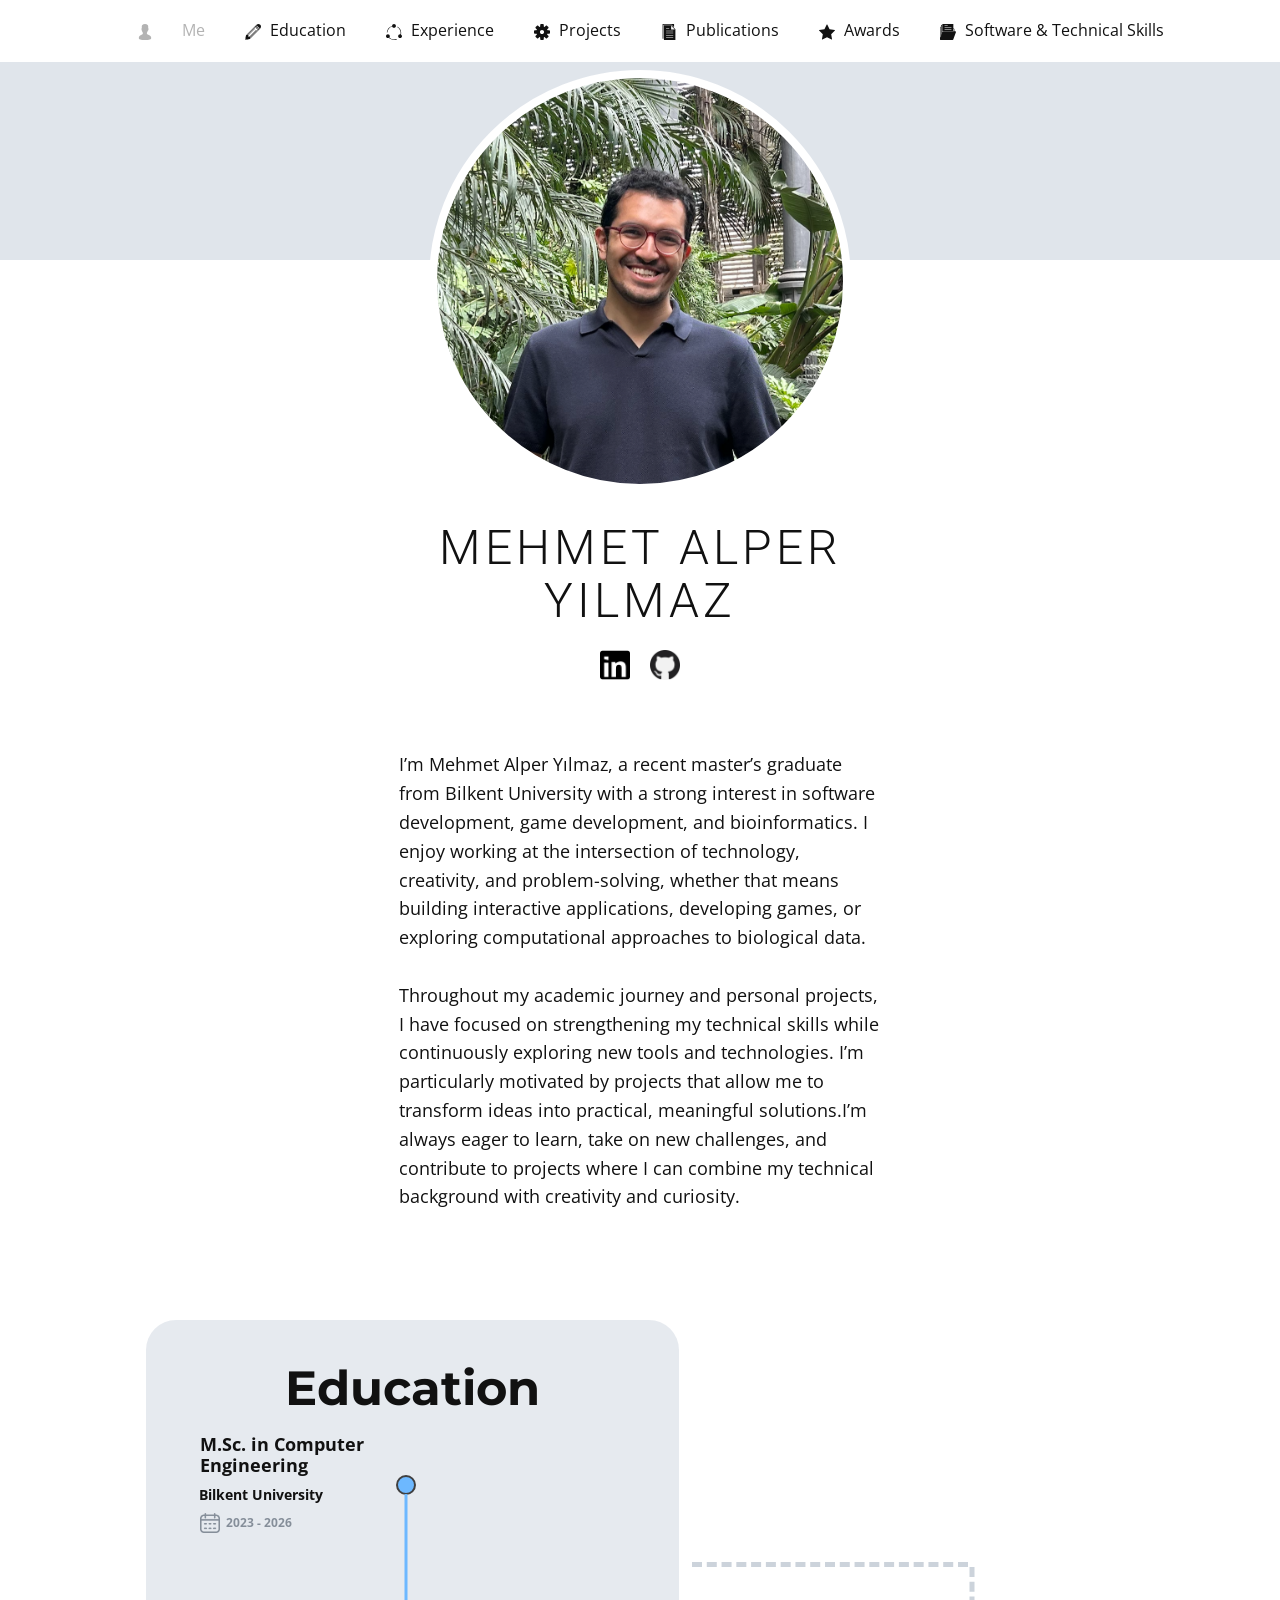
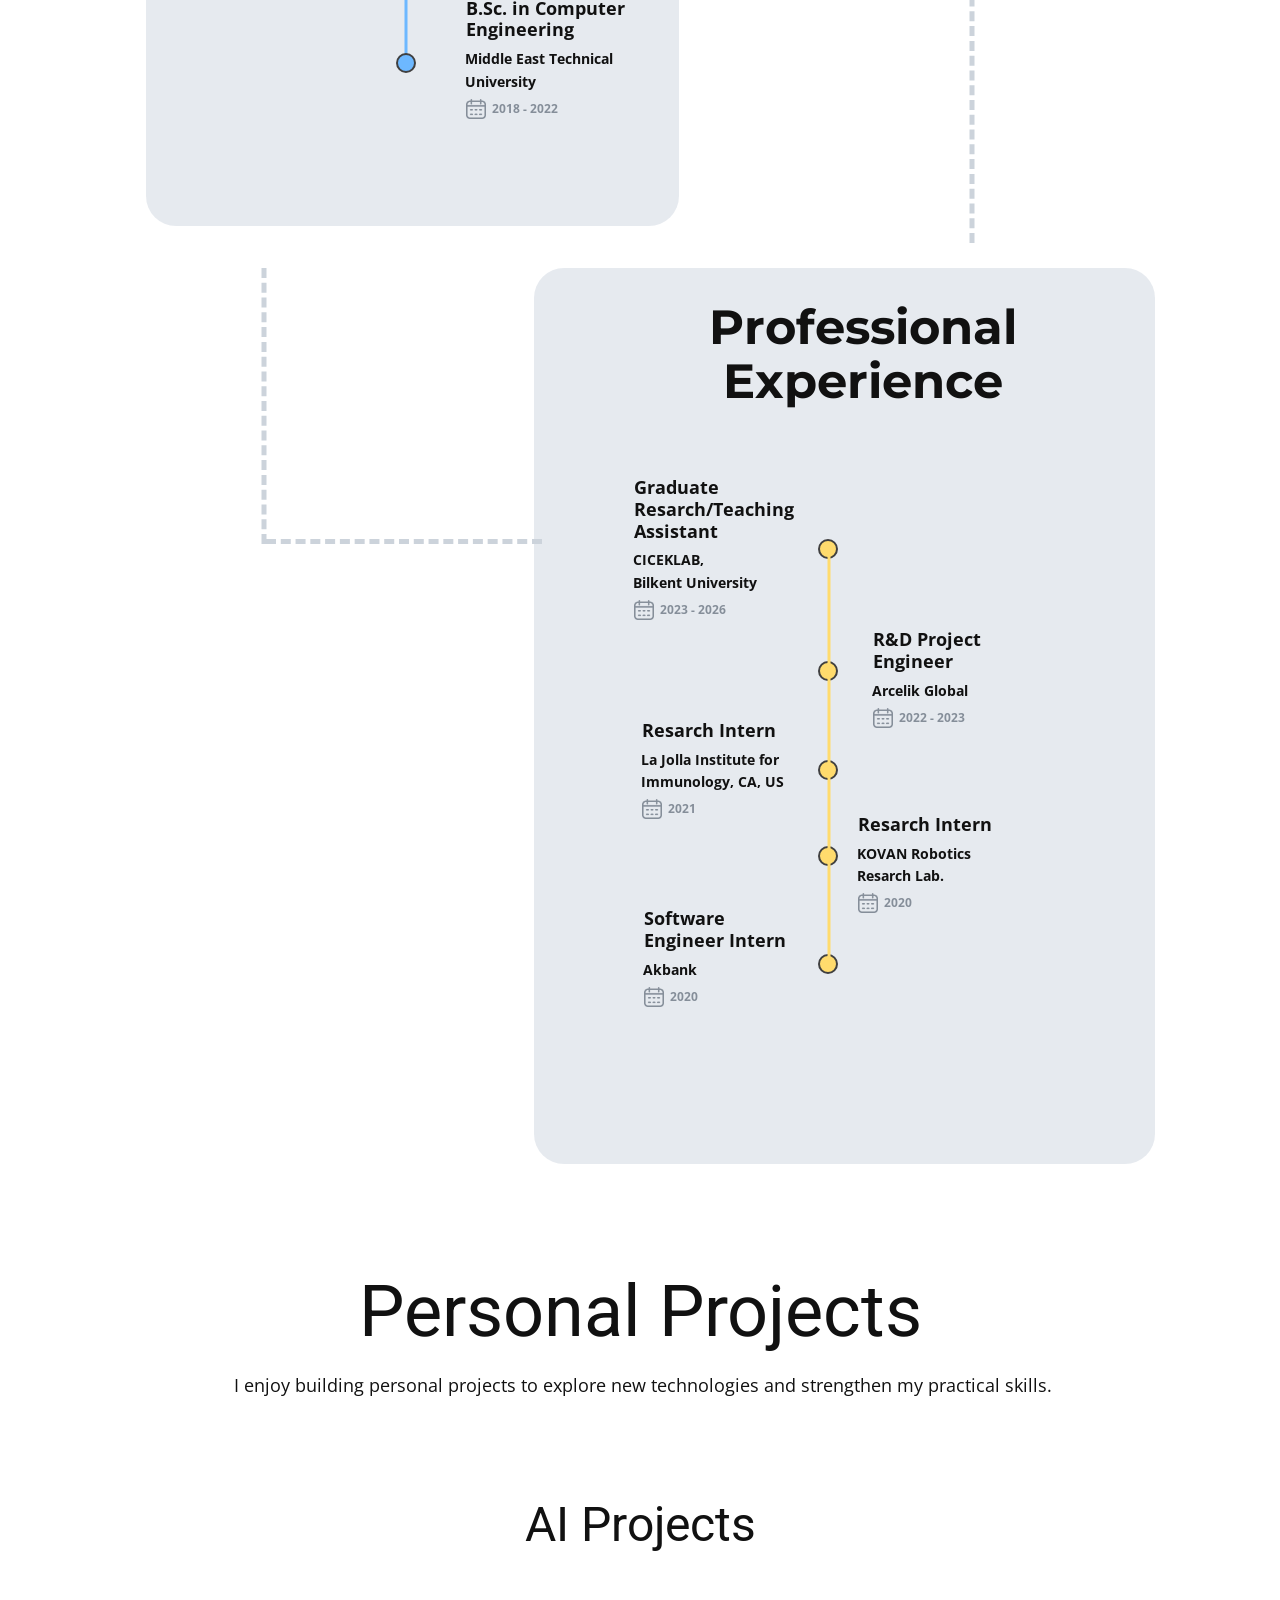
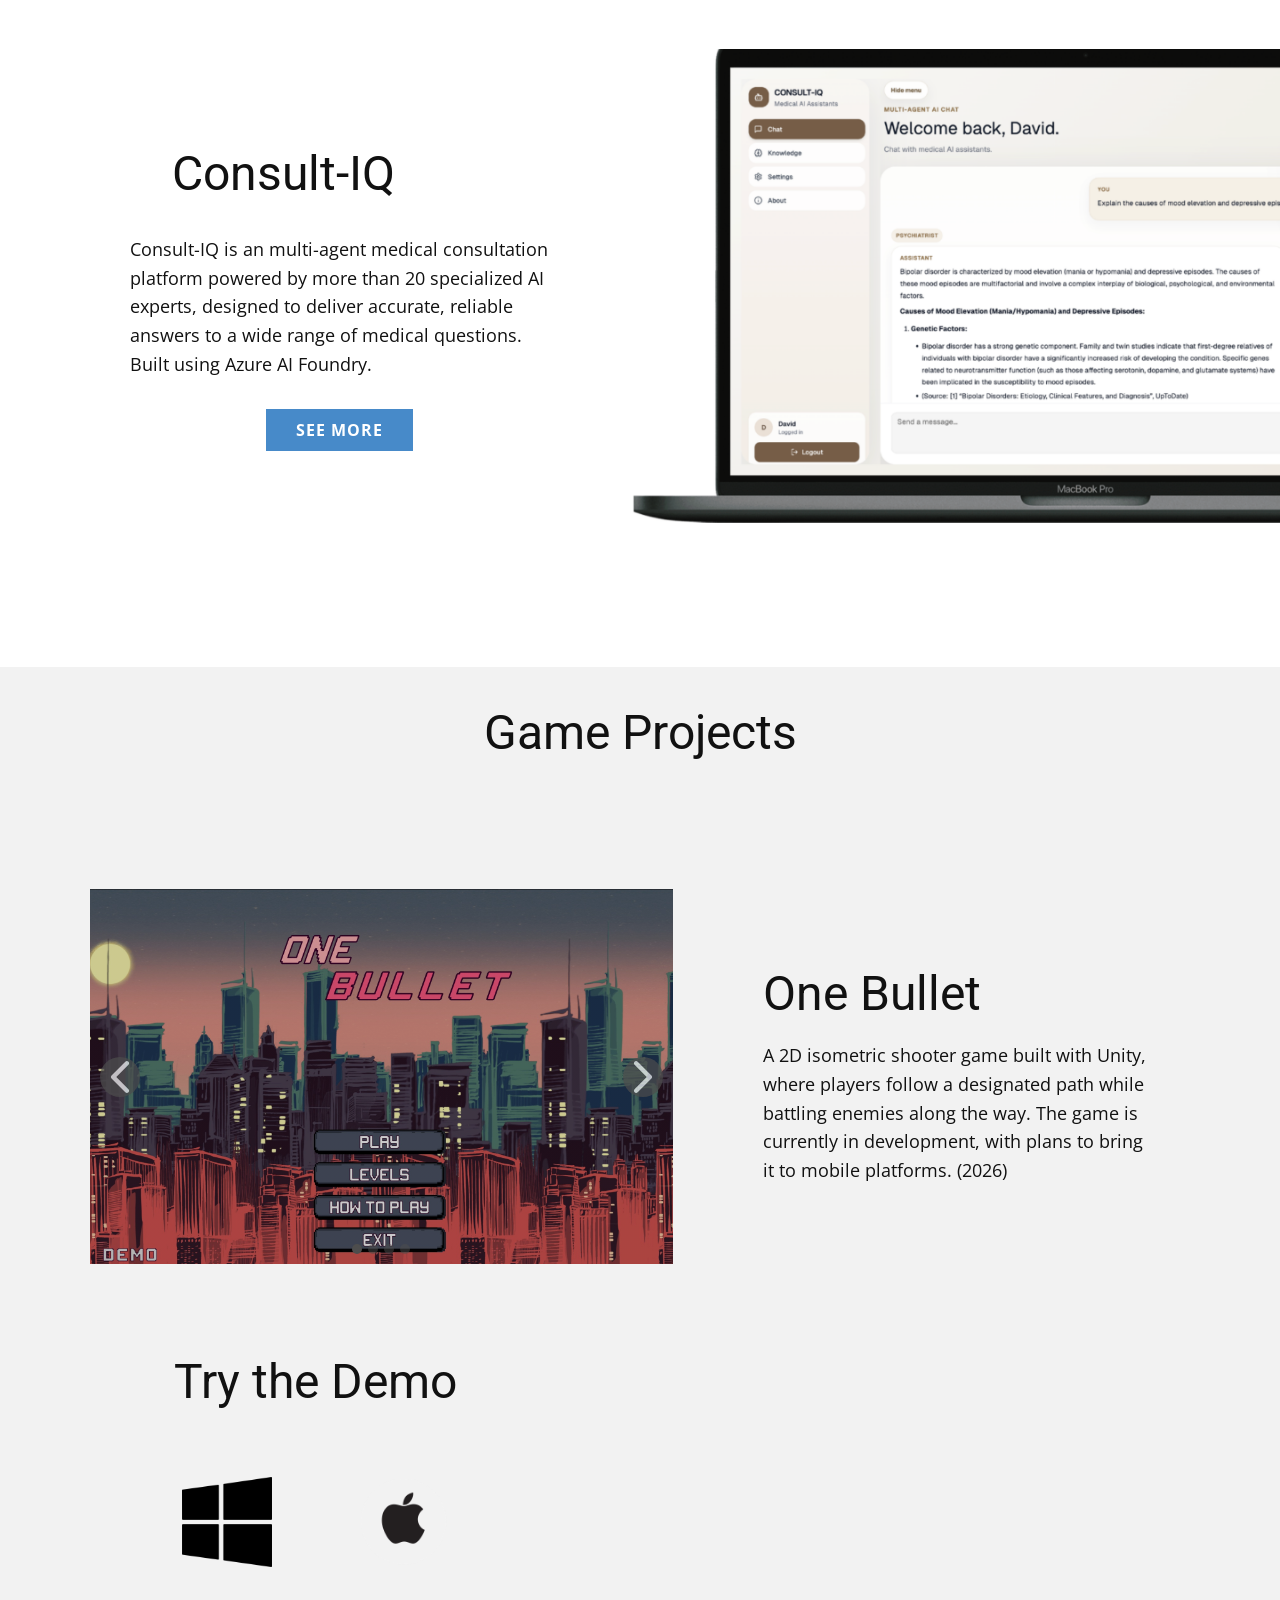
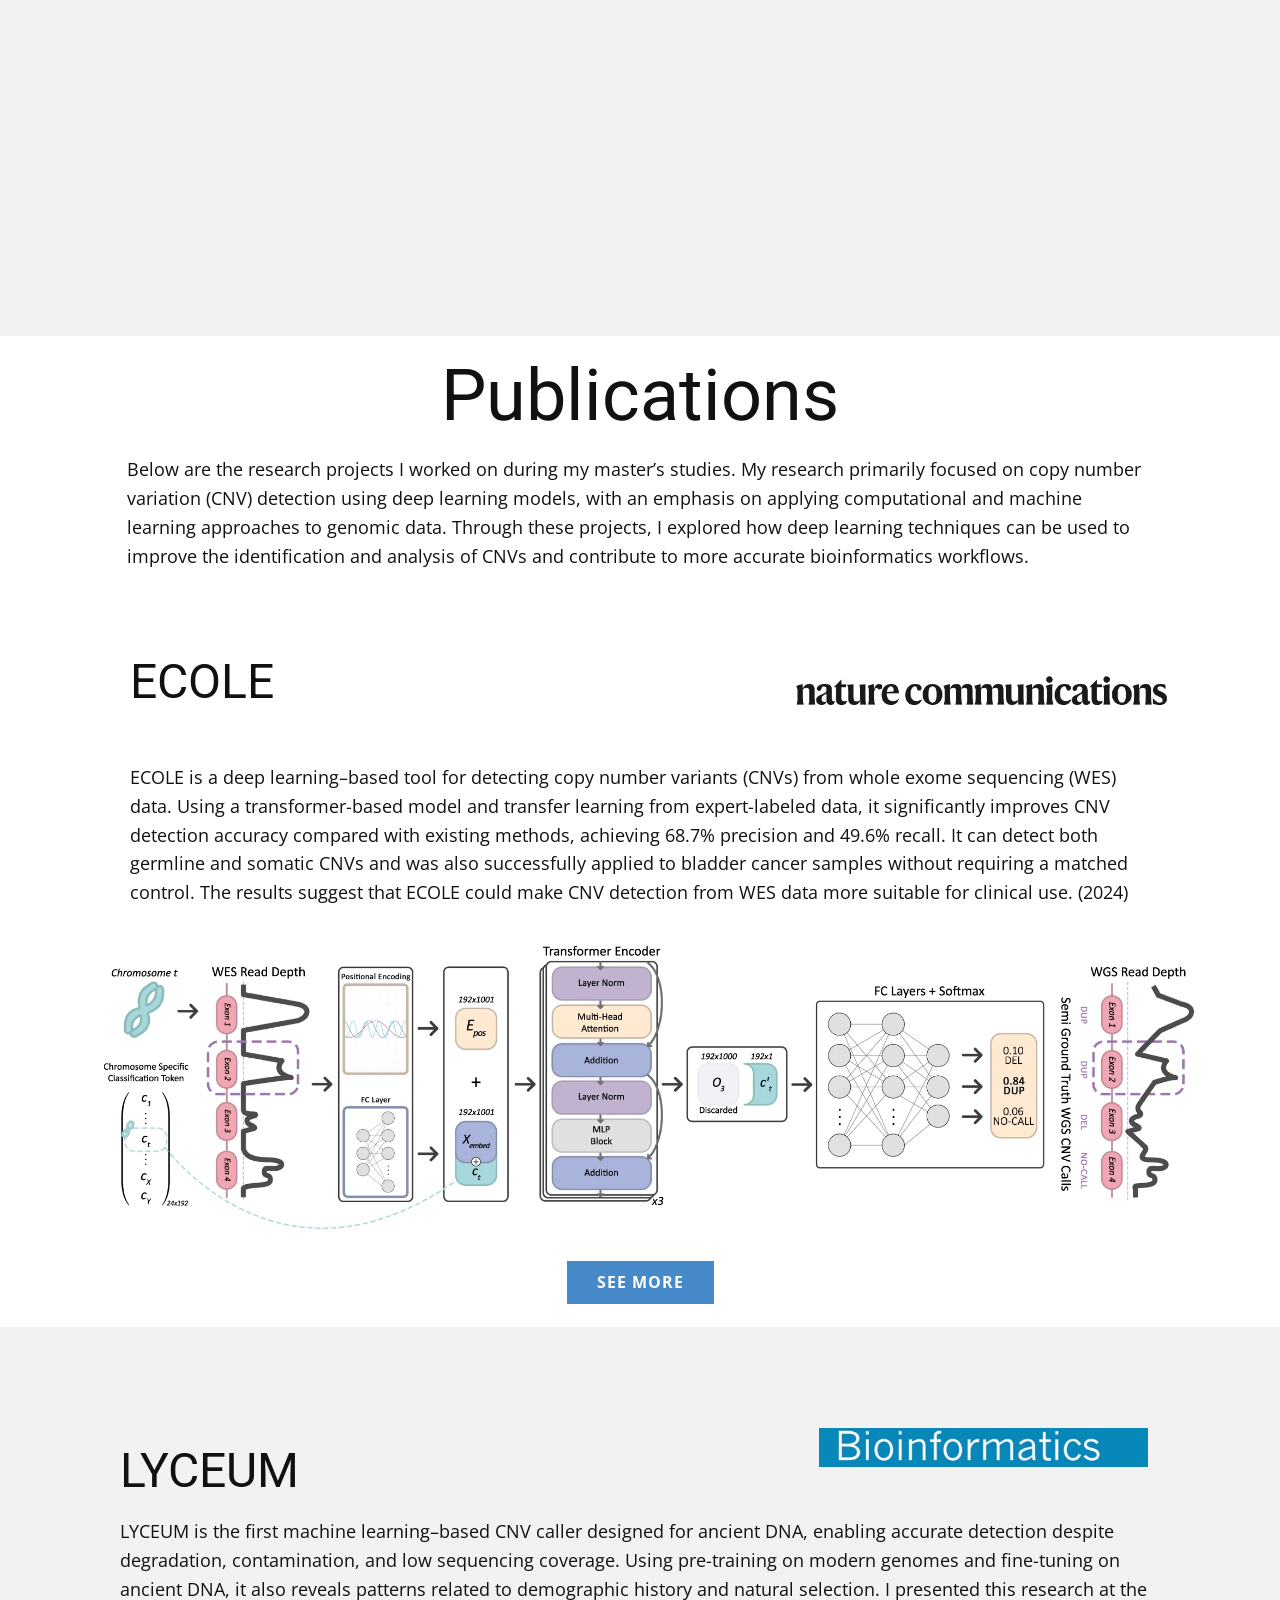
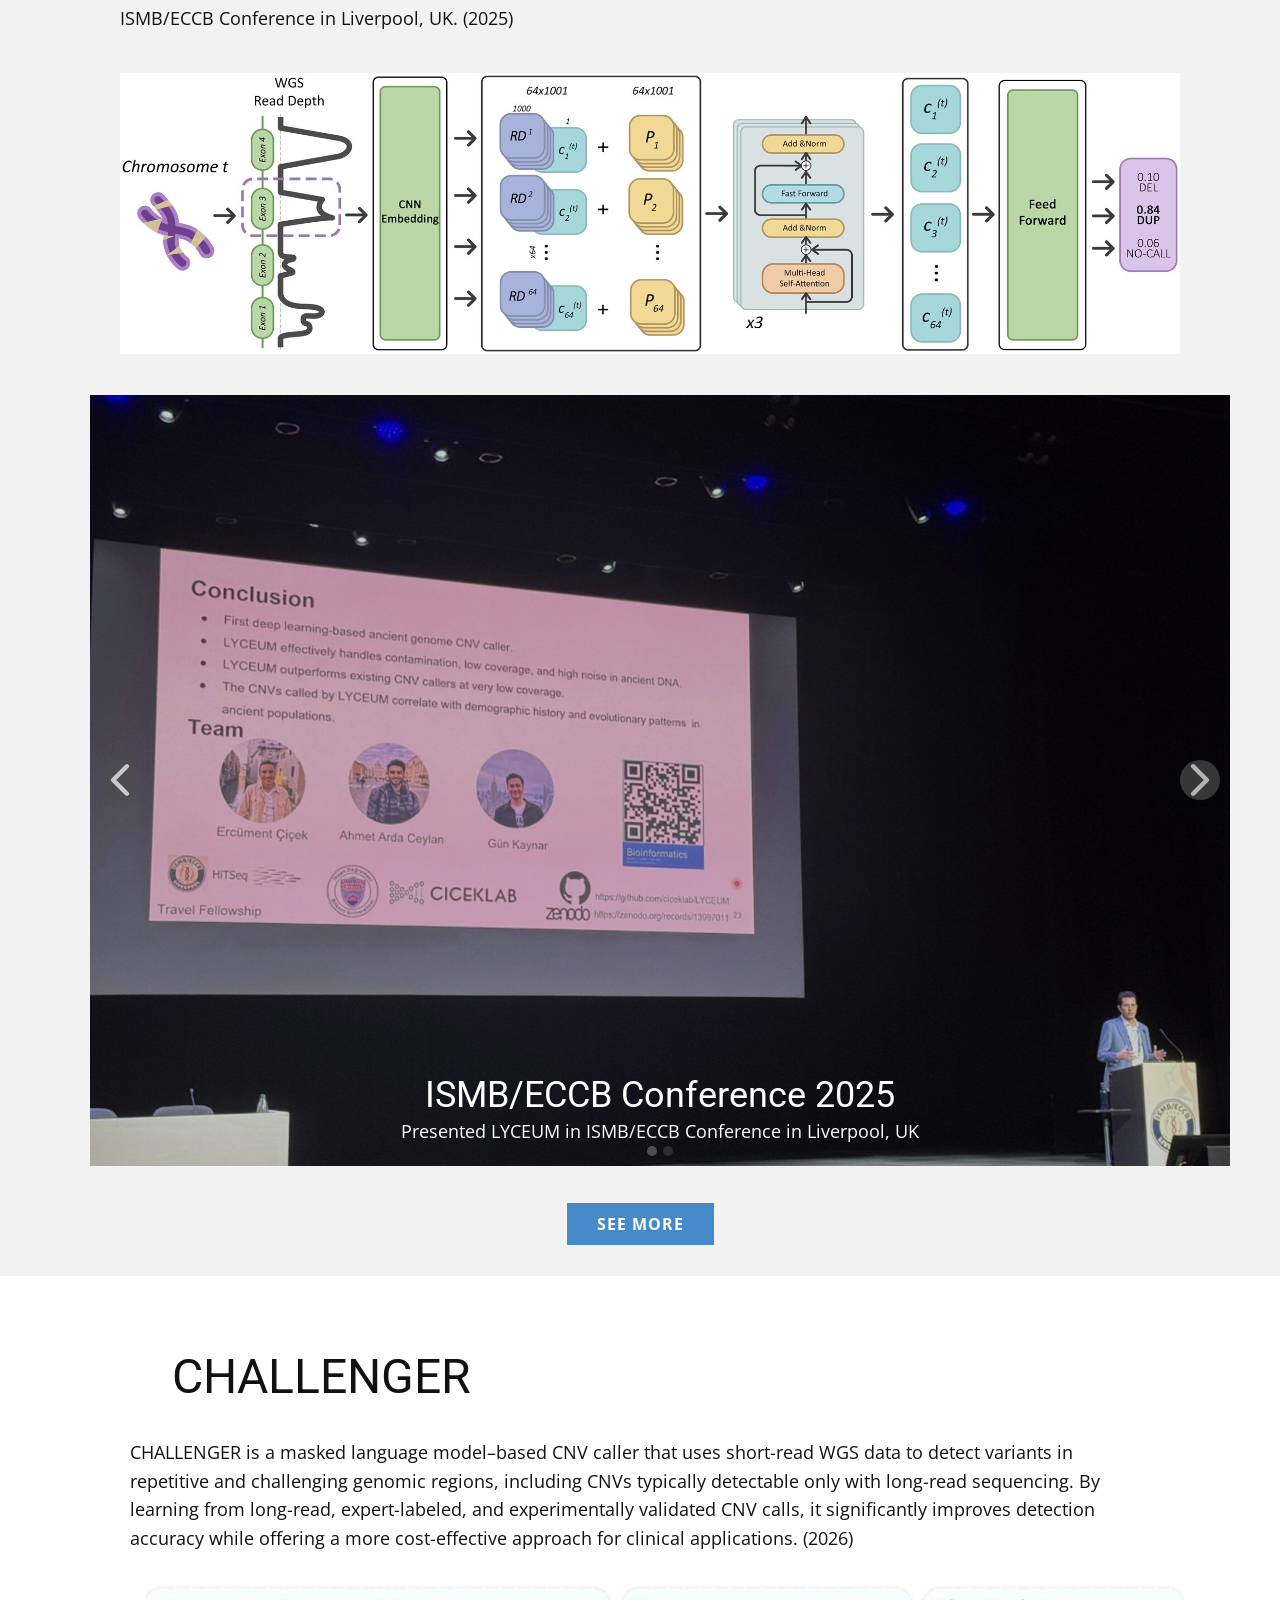
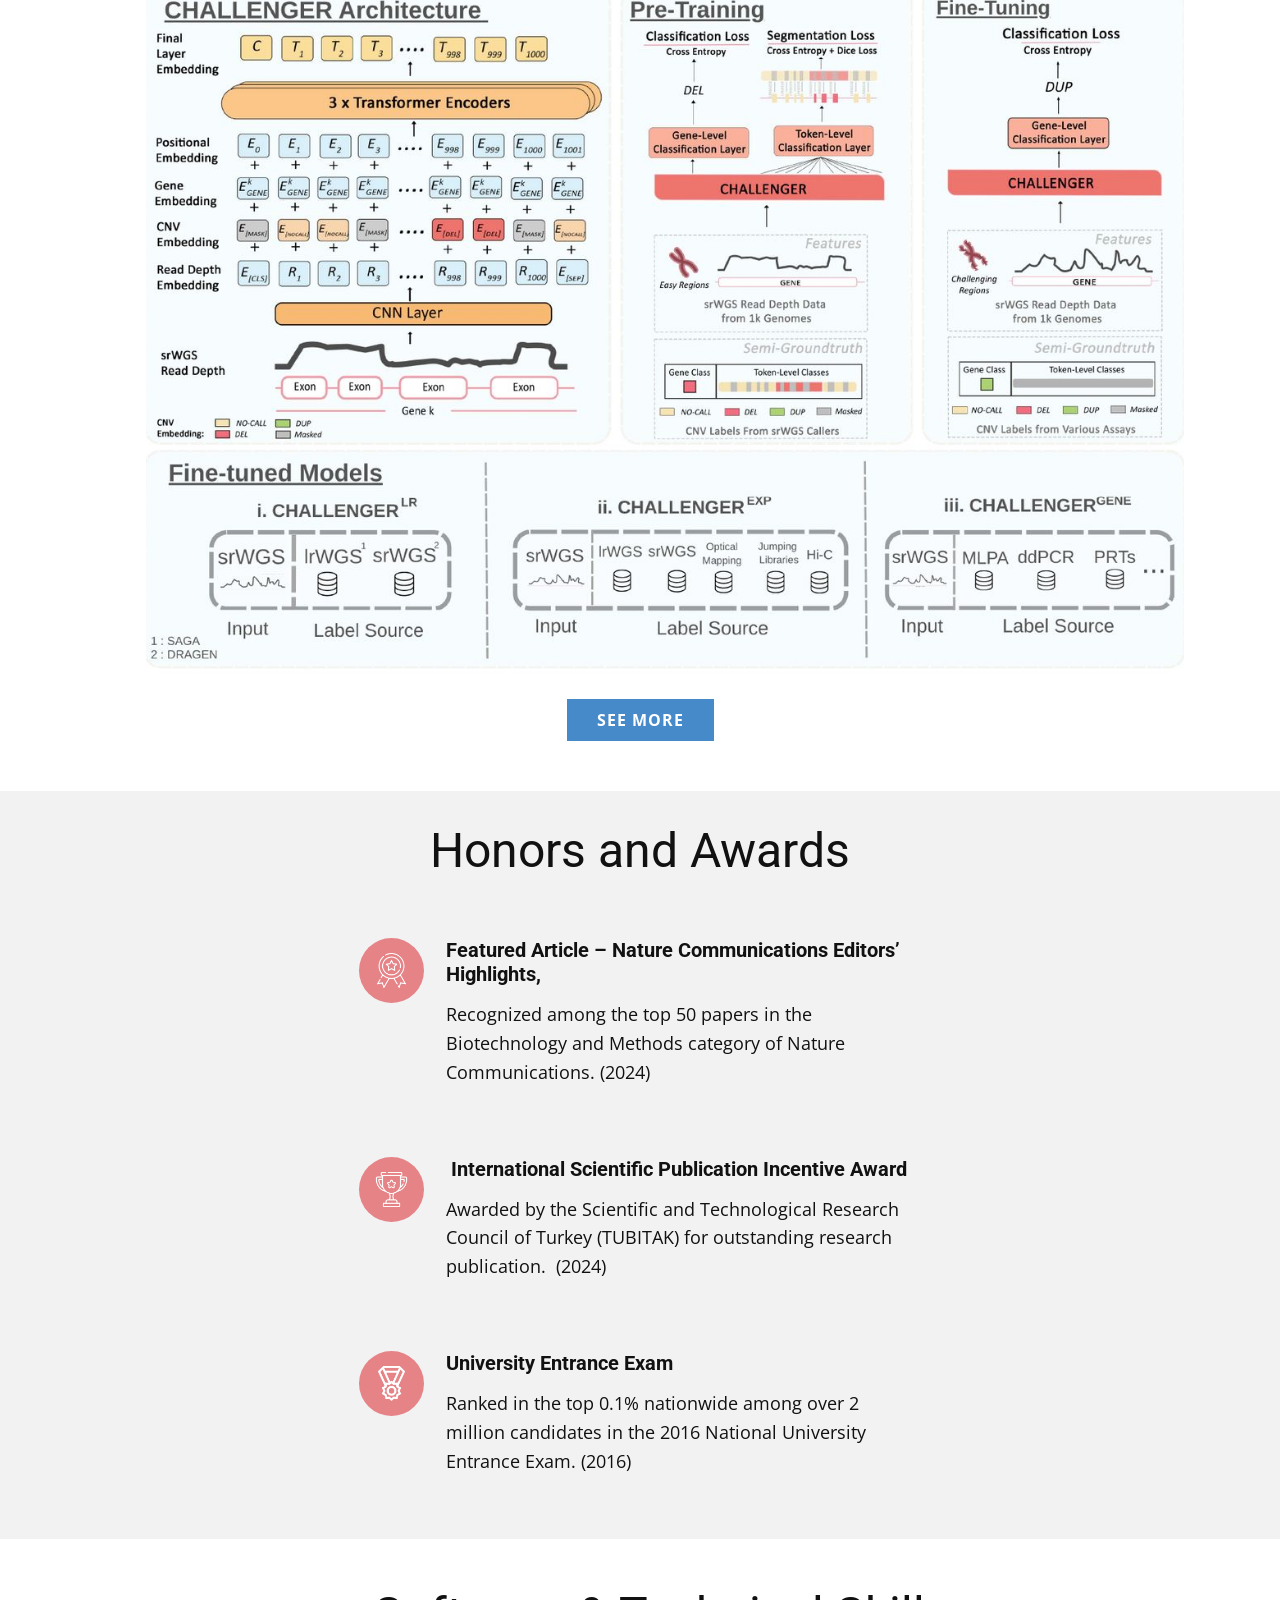
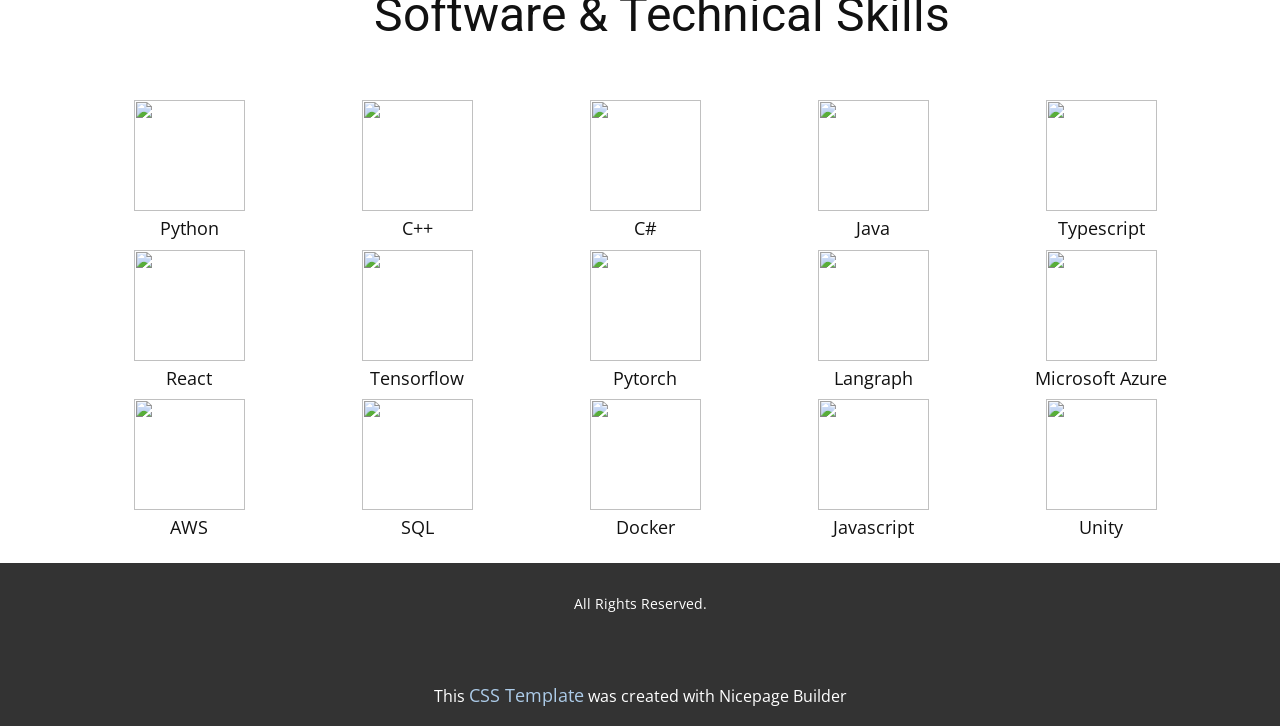
==== commit c19d9399: "bugfix" ====
--- a/index.html
+++ b/index.html
@@ -38,11 +38,10 @@
   <body data-home-page="Main.html" data-home-page-title="Main" data-path-to-root="./" data-include-products="false" class="u-body u-clearfix u-overlap u-xl-mode" data-lang="en"><header class="u-clearfix u-header u-sticky u-sticky-95e8 u-white u-header" id="header"><div class="u-clearfix u-sheet u-valign-middle-md u-valign-middle-sm u-valign-middle-xs u-sheet-1">
         <nav class="u-menu u-menu-one-level u-offcanvas u-menu-1" role="navigation" aria-label="Menu navigation">
           <div class="menu-collapse" style="font-size: 1rem; letter-spacing: 0px;">
-            <a class="u-button-style u-custom-border u-custom-left-right-menu-spacing u-custom-padding-bottom u-custom-text-active-color u-custom-text-hover-color u-custom-top-bottom-menu-spacing u-nav-link u-text-active-palette-1-base u-text-hover-palette-2-base" href="#" tabindex="-1" aria-label="Open menu" aria-controls="50ac">
-              <svg class="u-svg-link" viewBox="0 0 24 24"><use xmlns:xlink="http://www.w3.org/1999/xlink" xlink:href="#menu-hamburger"></use></svg>
-              <svg version="1.1" xmlns="http://www.w3.org/2000/svg" xmlns:xlink="http://www.w3.org/1999/xlink"><defs><symbol id="menu-hamburger" viewBox="0 0 16 16" style="width: 16px; height: 16px;"><rect y="1" width="16" height="2"></rect><rect y="7" width="16" height="2"></rect><rect y="13" width="16" height="2"></rect>
-</symbol>
-</defs></svg>
+            <a class="u-button-style u-custom-border u-custom-left-right-menu-spacing u-custom-padding-bottom u-custom-text-active-color u-custom-text-hover-color u-custom-top-bottom-menu-spacing u-hamburger-link u-nav-link u-text-active-palette-1-base u-text-hover-palette-2-base" href="#" tabindex="-1" aria-label="Open menu" aria-controls="50ac">
+              <svg class="u-svg-link" viewBox="0 0 24 24"><use xlink:href="#menu-hamburger"></use></svg>
+              <svg class="u-svg-content" version="1.1" id="menu-hamburger" viewBox="0 0 16 16" x="0px" y="0px" xmlns:xlink="http://www.w3.org/1999/xlink" xmlns="http://www.w3.org/2000/svg"><g><rect y="1" width="16" height="2"></rect><rect y="7" width="16" height="2"></rect><rect y="13" width="16" height="2"></rect>
+</g></svg>
             </a>
           </div>
           <div class="u-custom-menu u-nav-container">
@@ -183,7 +182,7 @@
           </div>
         </nav>
       </div></header>
-    <section class="u-align-center u-clearfix u-section-1" id="block-10">
+    <section class="u-align-center u-clearfix u-container-align-center u-section-1" id="block-10">
       <div class="u-expanded-width u-palette-5-light-2 u-shape u-shape-rectangle u-shape-1"></div>
       <div alt="" class="u-border-8 u-border-white u-image u-image-circle u-image-1" data-image-width="980" data-image-height="972"></div>
       <h2 class="u-text u-text-1">MEHMET ALPER YILMAZ<br>
@@ -195,9 +194,9 @@
         <br>Throughout my academic journey and personal projects, I have focused on strengthening my technical skills while continuously exploring new tools and technologies. I’m particularly motivated by projects that allow me to transform ideas into practical, meaningful solutions.I’m always eager to learn, take on new challenges, and contribute to projects where I can combine my technical background with creativity and curiosity.
       </p>
     </section>
-    <section class="u-clearfix u-hidden-xs u-section-2" id="education-block--experience">
+    <section class="u-clearfix u-section-2" id="education-block--experience">
       <div class="u-clearfix u-sheet u-sheet-1">
-        <div class="u-align-center u-container-align-center u-container-style u-group u-opacity u-opacity-80 u-palette-5-light-2 u-radius u-shape-round u-group-1">
+        <div class="u-align-center u-container-align-center-lg u-container-align-center-md u-container-align-center-sm u-container-align-center-xl u-container-style u-expanded-width-xs u-group u-opacity u-opacity-80 u-palette-5-light-2 u-radius u-shape-round u-group-1">
           <div class="u-container-layout u-container-layout-1">
             <h2 class="u-custom-font u-font-montserrat u-text u-text-default u-text-1">Education</h2>
             <div class="u-clearfix u-group-elements u-group-elements-1">
@@ -213,13 +212,13 @@
               <p class="u-align-left u-text u-text-default u-text-palette-5-dark-1 u-text-7">2018 - 2022</p>
             </div>
             <div class="u-align-center u-clearfix u-group-elements u-group-elements-3">
-              <div class="u-align-center u-border-2 u-border-grey-75 u-custom-color-1 u-expanded-width u-preserve-proportions u-shape u-shape-circle u-shape-1">
+              <div class="u-align-center u-border-2 u-border-grey-75 u-color-var u-expanded-width u-preserve-proportions u-shape u-shape-circle u-shape-1">
                 <div class="u-preserve-proportions-child" style="padding-top: 100%;"></div>
               </div>
               <div class="u-align-center u-rotation-parent u-rotation-parent-1">
                 <div class="u-border-3 u-border-color-var u-shape u-shape-bottom u-shape-left u-shape-line u-shape-right u-shape-2"></div>
               </div>
-              <div class="u-align-center u-border-2 u-border-grey-75 u-custom-color-1 u-expanded-width u-preserve-proportions u-shape u-shape-circle u-shape-3">
+              <div class="u-align-center u-border-2 u-border-grey-75 u-color-var u-expanded-width u-preserve-proportions u-shape u-shape-circle u-shape-3">
                 <div class="u-preserve-proportions-child" style="padding-top: 100%;"></div>
               </div>
             </div>
@@ -231,7 +230,7 @@
             <div class="u-border-5 u-border-palette-5-light-1 u-shape u-shape-bottom u-shape-left u-shape-line u-shape-right u-shape-5"></div>
           </div>
         </div>
-        <div class="u-container-style u-group u-opacity u-opacity-80 u-palette-5-light-2 u-radius u-shape-round u-group-2">
+        <div class="u-align-center u-container-style u-expanded-width-xs u-group u-opacity u-opacity-80 u-palette-5-light-2 u-radius u-shape-round u-group-2">
           <div class="u-container-layout u-container-layout-2">
             <h2 class="u-custom-font u-font-montserrat u-text u-text-8"> Professional Experience</h2>
             <div class="u-clearfix u-group-elements u-group-elements-5">
@@ -286,13 +285,13 @@
       </div>
     </section>
     <section class="u-align-center u-clearfix u-container-align-center u-section-3" id="personalproject">
-      <div class="u-clearfix u-sheet u-valign-middle-lg u-valign-middle-md u-sheet-1">
+      <div class="u-clearfix u-sheet u-valign-middle-lg u-sheet-1">
         <h1 class="u-align-center u-text u-text-default u-text-1">Personal Projects</h1>
         <p class="u-align-center-xl u-align-left-lg u-align-left-md u-align-left-sm u-align-left-xs u-text u-text-default u-text-2">&nbsp;I enjoy building personal projects to explore new technologies and strengthen my practical skills.</p>
       </div>
     </section>
     <section class="u-align-center u-clearfix u-container-align-center u-white u-section-4" id="block-4">
-      <div class="u-clearfix u-sheet u-valign-middle-xl u-sheet-1">
+      <div class="u-clearfix u-sheet u-valign-middle-md u-valign-middle-xl u-sheet-1">
         <h2 class="u-align-center u-text u-text-default u-text-1">AI Projects</h2>
       </div>
     </section>
@@ -300,14 +299,14 @@
       <div class="custom-expanded data-layout-selected u-clearfix u-gutter-10 u-layout-wrap u-layout-wrap-1">
         <div class="u-layout" style="">
           <div class="u-layout-row" style="">
-            <div class="u-container-align-center u-container-style u-layout-cell u-left-cell u-size-27 u-size-xs-60 u-layout-cell-1" src="">
+            <div class="u-container-align-center u-container-style u-layout-cell u-left-cell u-size-27-lg u-size-27-xl u-size-30-md u-size-30-sm u-size-30-xs u-size-xs-60 u-layout-cell-1" src="">
               <div class="u-container-layout u-valign-middle u-container-layout-1">
                 <h2 class="u-align-center u-text u-text-default u-text-1">Consult-IQ</h2>
                 <p class="u-align-left u-text u-text-2"> Consult-IQ is an multi-agent medical consultation platform powered by more than 20 specialized AI experts, designed to deliver accurate, reliable answers to a wide range of medical questions. Built using ​Azure AI Foundry.</p>
                 <a href="https://alperylmzz.github.io/consult-IQ-info/" class="u-btn u-button-style u-hover-palette-1-dark-1 u-palette-1-base u-btn-1" target="_blank">See More</a>
               </div>
             </div>
-            <div class="u-align-center u-container-align-center u-container-style u-image u-layout-cell u-right-cell u-size-33 u-size-xs-60 u-image-1" src="" data-image-width="1486" data-image-height="1154">
+            <div class="u-align-center u-container-align-center u-container-style u-image u-layout-cell u-right-cell u-size-30-md u-size-30-sm u-size-30-xs u-size-33-lg u-size-33-xl u-size-xs-60 u-image-1" src="" data-image-width="1486" data-image-height="1154">
               <div class="u-container-layout u-valign-middle-lg u-valign-middle-md u-valign-middle-sm u-valign-middle-xs u-container-layout-2" src=""></div>
             </div>
           </div>
@@ -328,12 +327,12 @@
                 <div class="u-layout-row">
                   <div class="u-align-left u-container-align-left u-container-style u-layout-cell u-left-cell u-size-33 u-size-xs-60 u-layout-cell-1">
                     <div class="u-container-layout u-container-layout-1" src="">
-                      <div class="u-carousel u-expanded-width u-gallery u-gallery-slider u-layout-carousel u-lightbox u-no-transition u-show-text-none u-gallery-1" data-interval="0" data-u-ride="false" id="carousel-65b6">
+                      <div class="u-carousel u-expanded-width u-gallery u-gallery-slider u-layout-carousel u-lightbox u-no-transition u-show-text-none u-gallery-1" data-interval="0" data-u-ride="false" id="carousel-ba7a">
                         <ol class="u-absolute-hcenter u-carousel-indicators u-carousel-indicators-1">
-                          <li data-u-target="#carousel-65b6" data-u-slide-to="0" class="u-active u-grey-70 u-shape-circle" style="width: 10px; height: 10px;"></li>
-                          <li data-u-target="#carousel-65b6" data-u-slide-to="1" class="u-grey-70 u-shape-circle" style="width: 10px; height: 10px;"></li>
-                          <li data-u-target="#carousel-65b6" data-u-slide-to="2" class="u-grey-70 u-shape-circle" style="width: 10px; height: 10px;"></li>
-                          <li data-u-target="#carousel-65b6" data-u-slide-to="3" class="u-grey-70 u-shape-circle" style="width: 10px; height: 10px;"></li>
+                          <li data-u-target="#carousel-ba7a" data-u-slide-to="0" class="u-active u-grey-70 u-shape-circle" style="width: 10px; height: 10px;"></li>
+                          <li data-u-target="#carousel-ba7a" data-u-slide-to="1" class="u-grey-70 u-shape-circle" style="width: 10px; height: 10px;"></li>
+                          <li data-u-target="#carousel-ba7a" data-u-slide-to="2" class="u-grey-70 u-shape-circle" style="width: 10px; height: 10px;"></li>
+                          <li data-u-target="#carousel-ba7a" data-u-slide-to="3" class="u-grey-70 u-shape-circle" style="width: 10px; height: 10px;"></li>
                         </ol>
                         <div class="u-carousel-inner u-gallery-inner u-gallery-inner-1" role="listbox">
                           <div class="u-active u-carousel-item u-gallery-item u-carousel-item-1">
@@ -371,7 +370,7 @@
                             <style data-mode="XS" data-visited="true"></style>
                           </div>
                         </div>
-                        <a class="u-absolute-vcenter u-carousel-control u-carousel-control-prev u-grey-70 u-icon-circle u-opacity u-opacity-70 u-spacing-10 u-text-white u-carousel-control-1" href="#carousel-65b6" role="button" data-u-slide="prev"><span aria-hidden="true">
+                        <a class="u-absolute-vcenter u-carousel-control u-carousel-control-prev u-grey-70 u-icon-circle u-opacity u-opacity-70 u-spacing-10 u-text-white u-carousel-control-1" href="#carousel-ba7a" role="button" data-u-slide="prev"><span aria-hidden="true">
                             <svg viewBox="0 0 451.847 451.847"><path d="M97.141,225.92c0-8.095,3.091-16.192,9.259-22.366L300.689,9.27c12.359-12.359,32.397-12.359,44.751,0
 c12.354,12.354,12.354,32.388,0,44.748L173.525,225.92l171.903,171.909c12.354,12.354,12.354,32.391,0,44.744
 c-12.354,12.365-32.386,12.365-44.745,0l-194.29-194.281C100.226,242.115,97.141,234.018,97.141,225.92z"></path></svg></span><span class="sr-only">
@@ -379,7 +378,7 @@
 c12.354,12.354,12.354,32.388,0,44.748L173.525,225.92l171.903,171.909c12.354,12.354,12.354,32.391,0,44.744
 c-12.354,12.365-32.386,12.365-44.745,0l-194.29-194.281C100.226,242.115,97.141,234.018,97.141,225.92z"></path></svg></span>
                         </a>
-                        <a class="u-absolute-vcenter u-carousel-control u-carousel-control-next u-grey-70 u-icon-circle u-opacity u-opacity-70 u-spacing-10 u-text-white u-carousel-control-2" href="#carousel-65b6" role="button" data-u-slide="next"><span aria-hidden="true">
+                        <a class="u-absolute-vcenter u-carousel-control u-carousel-control-next u-grey-70 u-icon-circle u-opacity u-opacity-70 u-spacing-10 u-text-white u-carousel-control-2" href="#carousel-ba7a" role="button" data-u-slide="next"><span aria-hidden="true">
                             <svg viewBox="0 0 451.846 451.847"><path d="M345.441,248.292L151.154,442.573c-12.359,12.365-32.397,12.365-44.75,0c-12.354-12.354-12.354-32.391,0-44.744
 L278.318,225.92L106.409,54.017c-12.354-12.359-12.354-32.394,0-44.748c12.354-12.359,32.391-12.359,44.75,0l194.287,194.284
 c6.177,6.18,9.262,14.271,9.262,22.366C354.708,234.018,351.617,242.115,345.441,248.292z"></path></svg></span><span class="sr-only">
@@ -423,7 +422,7 @@
         </div>
       </div>
     </section>
-    <section class="u-align-center u-clearfix u-container-align-center-xl u-section-8" id="publications">
+    <section class="u-align-center u-clearfix u-container-align-center u-container-align-center-xl u-section-8" id="publications">
       <div class="u-clearfix u-sheet u-valign-middle-md u-sheet-1">
         <h1 class="u-align-center u-text u-text-default u-text-1">Publications</h1>
         <p class="u-align-left u-text u-text-2"> Below are the research projects I worked on during my master’s studies. My research primarily focused on copy number variation (CNV) detection using deep learning models, with an emphasis on applying computational and machine learning approaches to genomic data. Through these projects, I explored how deep learning techniques can be used to improve the identification and analysis of CNVs and contribute to more accurate bioinformatics workflows.</p>
@@ -459,10 +458,10 @@
                   <img class="custom-expanded u-image u-image-default u-image-1" src="images/image-8.png" alt="" data-image-width="1050" data-image-height="416">
                   <p class="u-align-left u-text u-text-2"> LYCEUM is the first machine learning–based CNV caller designed for ancient DNA, enabling accurate detection despite degradation, contamination, and low sequencing coverage. Using pre-training on modern genomes and fine-tuning on ancient DNA, it also reveals patterns related to demographic history and natural selection. I presented this research at the ISMB/ECCB Conference in Liverpool, UK. (2025)</p>
                   <img class="u-expanded-width-lg u-expanded-width-md u-expanded-width-sm u-expanded-width-xs u-image u-image-contain u-image-default u-image-2" src="images/image-4.png" alt="" data-image-width="2060" data-image-height="546">
-                  <div class="u-carousel u-expanded-width-lg u-expanded-width-md u-expanded-width-sm u-expanded-width-xs u-gallery u-gallery-slider u-layout-carousel u-lightbox u-no-transition u-show-text-always u-gallery-1" data-interval="0" data-u-ride="false" id="carousel-f5ac">
+                  <div class="u-carousel u-expanded-width-lg u-expanded-width-md u-expanded-width-sm u-expanded-width-xs u-gallery u-gallery-slider u-layout-carousel u-lightbox u-no-transition u-show-text-always u-gallery-1" data-interval="0" data-u-ride="false" id="carousel-40c8">
                     <ol class="u-absolute-hcenter u-carousel-indicators u-carousel-indicators-1">
-                      <li data-u-target="#carousel-f5ac" data-u-slide-to="0" class="u-active u-grey-70 u-shape-circle" style="width: 10px; height: 10px;"></li>
-                      <li data-u-target="#carousel-f5ac" data-u-slide-to="1" class="u-grey-70 u-shape-circle" style="width: 10px; height: 10px;"></li>
+                      <li data-u-target="#carousel-40c8" data-u-slide-to="0" class="u-active u-grey-70 u-shape-circle" style="width: 10px; height: 10px;"></li>
+                      <li data-u-target="#carousel-40c8" data-u-slide-to="1" class="u-grey-70 u-shape-circle" style="width: 10px; height: 10px;"></li>
                     </ol>
                     <div class="u-carousel-inner u-gallery-inner u-gallery-inner-1" role="listbox">
                       <div class="u-active u-carousel-item u-gallery-item u-carousel-item-1">
@@ -484,7 +483,7 @@
                         </div>
                       </div>
                     </div>
-                    <a class="u-absolute-vcenter u-carousel-control u-carousel-control-prev u-grey-70 u-icon-circle u-opacity u-opacity-70 u-spacing-10 u-text-white u-carousel-control-1" href="#carousel-f5ac" role="button" data-u-slide="prev"><span aria-hidden="true">
+                    <a class="u-absolute-vcenter u-carousel-control u-carousel-control-prev u-grey-70 u-icon-circle u-opacity u-opacity-70 u-spacing-10 u-text-white u-carousel-control-1" href="#carousel-40c8" role="button" data-u-slide="prev"><span aria-hidden="true">
                         <svg viewBox="0 0 451.847 451.847"><path d="M97.141,225.92c0-8.095,3.091-16.192,9.259-22.366L300.689,9.27c12.359-12.359,32.397-12.359,44.751,0
 c12.354,12.354,12.354,32.388,0,44.748L173.525,225.92l171.903,171.909c12.354,12.354,12.354,32.391,0,44.744
 c-12.354,12.365-32.386,12.365-44.745,0l-194.29-194.281C100.226,242.115,97.141,234.018,97.141,225.92z"></path></svg></span><span class="sr-only">
@@ -492,7 +491,7 @@
 c12.354,12.354,12.354,32.388,0,44.748L173.525,225.92l171.903,171.909c12.354,12.354,12.354,32.391,0,44.744
 c-12.354,12.365-32.386,12.365-44.745,0l-194.29-194.281C100.226,242.115,97.141,234.018,97.141,225.92z"></path></svg></span>
                     </a>
-                    <a class="u-absolute-vcenter u-carousel-control u-carousel-control-next u-grey-70 u-icon-circle u-opacity u-opacity-70 u-spacing-10 u-text-white u-carousel-control-2" href="#carousel-f5ac" role="button" data-u-slide="next"><span aria-hidden="true">
+                    <a class="u-absolute-vcenter u-carousel-control u-carousel-control-next u-grey-70 u-icon-circle u-opacity u-opacity-70 u-spacing-10 u-text-white u-carousel-control-2" href="#carousel-40c8" role="button" data-u-slide="next"><span aria-hidden="true">
                         <svg viewBox="0 0 451.846 451.847"><path d="M345.441,248.292L151.154,442.573c-12.359,12.365-32.397,12.365-44.75,0c-12.354-12.354-12.354-32.391,0-44.744
 L278.318,225.92L106.409,54.017c-12.354-12.359-12.354-32.394,0-44.748c12.354-12.359,32.391-12.359,44.75,0l194.287,194.284
 c6.177,6.18,9.262,14.271,9.262,22.366C354.708,234.018,351.617,242.115,345.441,248.292z"></path></svg></span><span class="sr-only">
--- a/index.css
+++ b/index.css
@@ -172,6 +172,7 @@
   height: auto;
   margin-top: 0;
   margin-bottom: 0;
+  --color-var: #6db8ff;
 }
 
 .u-section-2 .u-rotation-parent-1 {
@@ -193,6 +194,7 @@
   height: auto;
   margin-top: -13px;
   margin-bottom: 0;
+  --color-var: #6db8ff;
 }
 
 .u-section-2 .u-group-elements-4 {
@@ -238,14 +240,14 @@
 .u-section-2 .u-text-8 {
   font-weight: 700;
   line-height: 1.13;
-  margin: 12px 3px 0;
+  margin: 32px 126px 0 133px;
 }
 
 .u-section-2 .u-group-elements-5 {
   width: 172px;
   min-height: 144px;
   height: auto;
-  margin: 89px auto 0 69px;
+  margin: 68px auto 0 69px;
 }
 
 .u-section-2 .u-text-9 {
@@ -501,15 +503,19 @@
     height: auto;
   }
 
+  .u-section-2 .u-container-layout-2 {
+    padding-right: 30px;
+  }
+
   .u-section-2 .u-text-8 {
     width: auto;
-    margin-top: 23px;
-    margin-right: 6px;
-    margin-left: 0;
+    margin-top: 48px;
+    margin-right: 96px;
+    margin-left: 100px;
   }
 
   .u-section-2 .u-group-elements-5 {
-    margin-top: 69px;
+    margin-top: 43px;
   }
 
   .u-section-2 .u-shape-6 {
@@ -523,6 +529,7 @@
 
   .u-section-2 .u-group-elements-6 {
     margin-top: -58px;
+    margin-right: 81px;
   }
 
   .u-section-2 .u-shape-8 {
@@ -536,11 +543,19 @@
 
   .u-section-2 .u-group-elements-8 {
     margin-top: -58px;
+    margin-right: 96px;
   }
 
   .u-section-2 .u-shape-10 {
     margin-top: -47px;
     margin-left: 255px;
+  }
+}
+
+@media (max-width: 991px) {
+  .u-section-2 .u-text-8 {
+    margin-right: 102px;
+    margin-left: 118px;
   }
 }
 
@@ -556,16 +571,50 @@
 
   .u-section-2 .u-container-layout-2 {
     padding-left: 10px;
+    padding-right: 10px;
   }
 
   .u-section-2 .u-text-8 {
-    margin-right: 0;
+    margin-left: 98px;
+    margin-right: 82px;
   }
 }
 
 @media (max-width: 575px) {
+  .u-section-2 .u-sheet-1 {
+    min-height: 1452px;
+  }
+
   .u-section-2 .u-group-1 {
-    width: 340px;
+    min-height: 457px;
+    margin-top: 1px;
+    margin-right: initial;
+    margin-left: initial;
+    width: auto;
+  }
+
+  .u-section-2 .u-text-1 {
+    width: auto;
+    margin-top: 26px;
+  }
+
+  .u-section-2 .u-group-elements-1 {
+    min-height: 94px;
+    margin-top: 36px;
+    margin-left: 32px;
+  }
+
+  .u-section-2 .u-group-elements-2 {
+    min-height: 117px;
+    margin-top: 51px;
+    margin-right: auto;
+    margin-left: 32px;
+  }
+
+  .u-section-2 .u-group-elements-3 {
+    margin-top: -237px;
+    margin-right: 80px;
+    margin-left: auto;
   }
 
   .u-section-2 .u-group-elements-4 {
@@ -573,7 +622,89 @@
   }
 
   .u-section-2 .u-group-2 {
-    width: 340px;
+    margin-right: initial;
+    margin-left: initial;
+    width: auto;
+  }
+
+  .u-section-2 .u-text-8 {
+    width: 197px;
+    margin-top: 33px;
+    margin-left: auto;
+    margin-right: auto;
+  }
+
+  .u-section-2 .u-group-elements-5 {
+    min-height: 136px;
+    margin-top: 37px;
+    margin-left: 51px;
+  }
+
+  .u-section-2 .u-shape-6 {
+    margin-top: -85px;
+    margin-right: 68px;
+    margin-left: auto;
+  }
+
+  .u-section-2 .u-shape-7 {
+    margin-top: 134px;
+    margin-right: 69px;
+    margin-left: auto;
+  }
+
+  .u-section-2 .u-group-elements-6 {
+    min-height: 94px;
+    margin-top: -46px;
+    margin-right: auto;
+    margin-left: 58px;
+  }
+
+  .u-section-2 .u-group-elements-7 {
+    min-height: 97px;
+    margin-top: 20px;
+    margin-left: 61px;
+  }
+
+  .u-section-2 .u-shape-8 {
+    margin-top: -69px;
+    margin-right: 69px;
+    margin-left: auto;
+  }
+
+  .u-section-2 .u-shape-9 {
+    margin-top: 96px;
+    margin-right: 69px;
+    margin-left: auto;
+  }
+
+  .u-section-2 .u-group-elements-8 {
+    min-height: 97px;
+    margin-top: -40px;
+    margin-right: auto;
+    margin-left: 61px;
+  }
+
+  .u-section-2 .u-group-elements-9 {
+    min-height: 94px;
+    margin-top: 27px;
+    margin-left: 61px;
+  }
+
+  .u-section-2 .u-shape-10 {
+    margin-top: -54px;
+    margin-right: 69px;
+    margin-left: auto;
+  }
+
+  .u-section-2 .u-rotation-parent-3 {
+    height: 530px;
+    margin-top: -535px;
+    margin-right: 78px;
+    margin-left: auto;
+  }
+
+  .u-section-2 .u-shape-11 {
+    width: 530px;
   }
 
   .u-section-2 .u-group-elements-10 {
@@ -599,6 +730,16 @@
   }
 }
 
+@media (max-width: 991px) {
+  .u-section-3 .u-sheet-1 {
+    min-height: 211px;
+  }
+
+  .u-section-3 .u-text-2 {
+    margin-bottom: 19px;
+  }
+}
+
 @media (max-width: 767px) {
   .u-section-3 .u-text-1 {
     margin-top: 40px;
@@ -623,11 +764,12 @@
 
 @media (max-width: 991px) {
   .u-section-4 .u-sheet-1 {
-    min-height: 148px;
+    min-height: 134px;
   }
 
   .u-section-4 .u-text-1 {
-    margin-bottom: 55px;
+    margin-top: 41px;
+    margin-bottom: 41px;
   }
 }
 
@@ -721,15 +863,16 @@
 
 @media (max-width: 991px) {
    .u-section-5 {
-    min-height: 391px;
+    min-height: 570px;
   }
 
   .u-section-5 .u-layout-wrap-1 {
-    width: calc(((100% - 720px) / 2) + 720px);
+    width: calc(((100% - 720px) / 2)  + 720px);
+    margin-top: 1px;
   }
 
   .u-section-5 .u-layout-cell-1 {
-    min-height: 100px;
+    min-height: 519px;
   }
 
   .u-section-5 .u-container-layout-1 {
@@ -738,7 +881,8 @@
   }
 
   .u-section-5 .u-image-1 {
-    min-height: 337px;
+    background-position: 0% 59.54%;
+    min-height: 519px;
   }
 
   .u-section-5 .u-container-layout-2 {
@@ -756,6 +900,10 @@
     width: calc(((100% - 540px) / 2) + 540px);
   }
 
+  .u-section-5 .u-layout-cell-1 {
+    min-height: 100px;
+  }
+
   .u-section-5 .u-container-layout-1 {
     padding-left: 10px;
     padding-right: 10px;
@@ -773,11 +921,12 @@
 
 @media (max-width: 575px) {
    .u-section-5 {
-    min-height: 799px;
+    min-height: 674px;
   }
 
   .u-section-5 .u-layout-wrap-1 {
     width: calc(((100% - 340px) / 2)  + 340px);
+    margin-bottom: 33px;
   }
 
   .u-section-5 .u-image-1 {
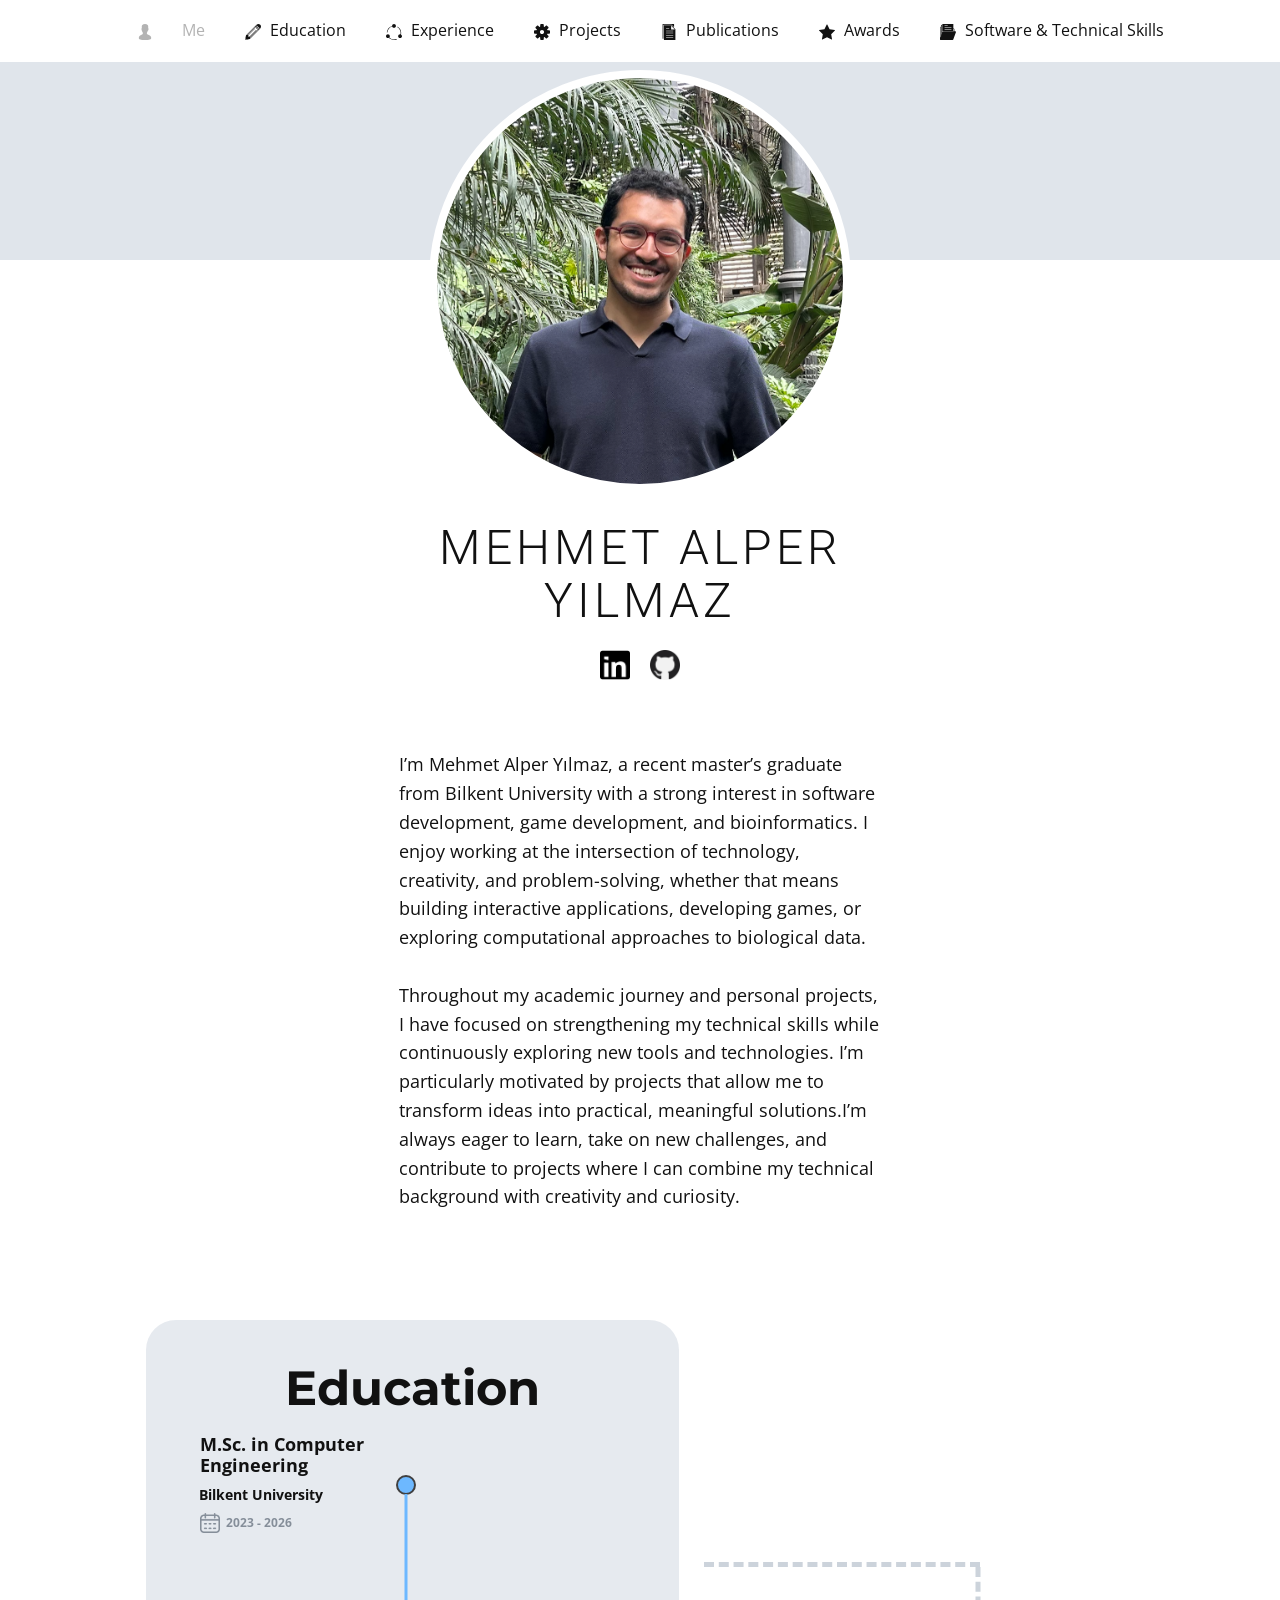
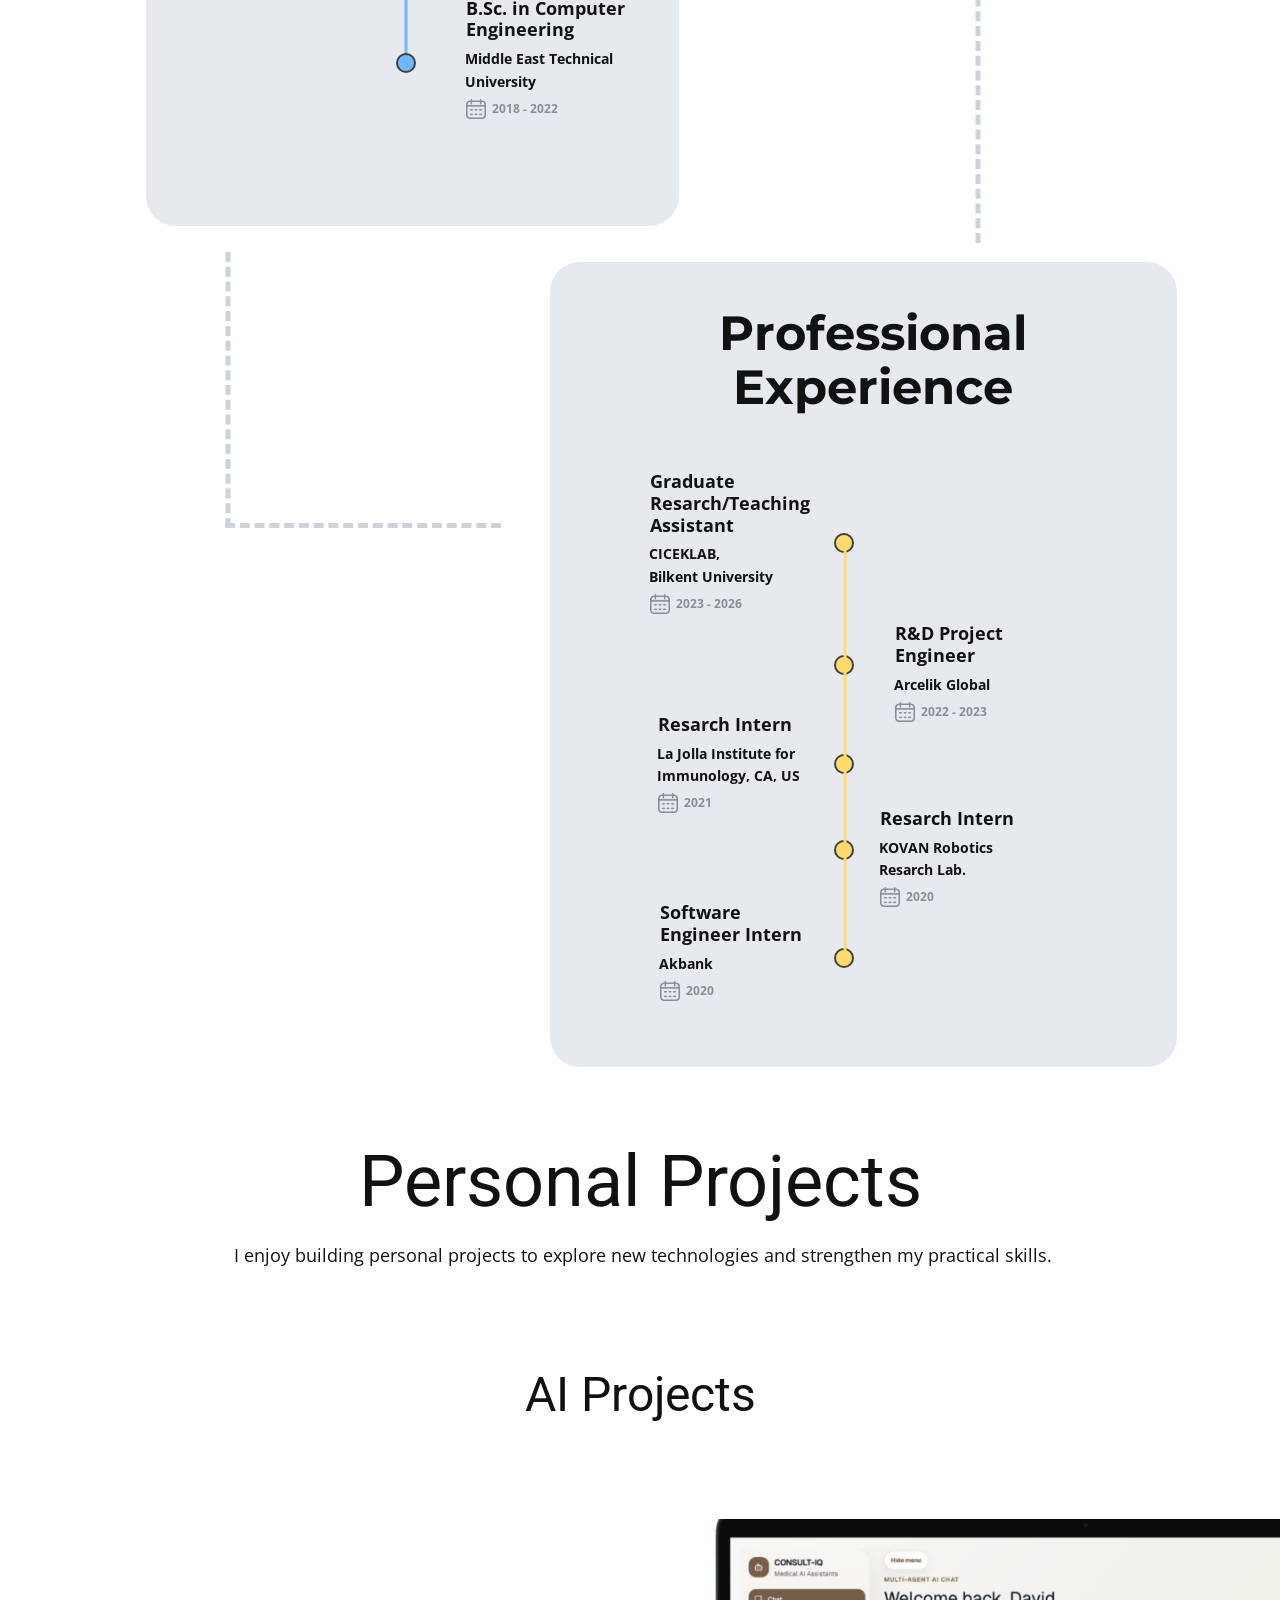
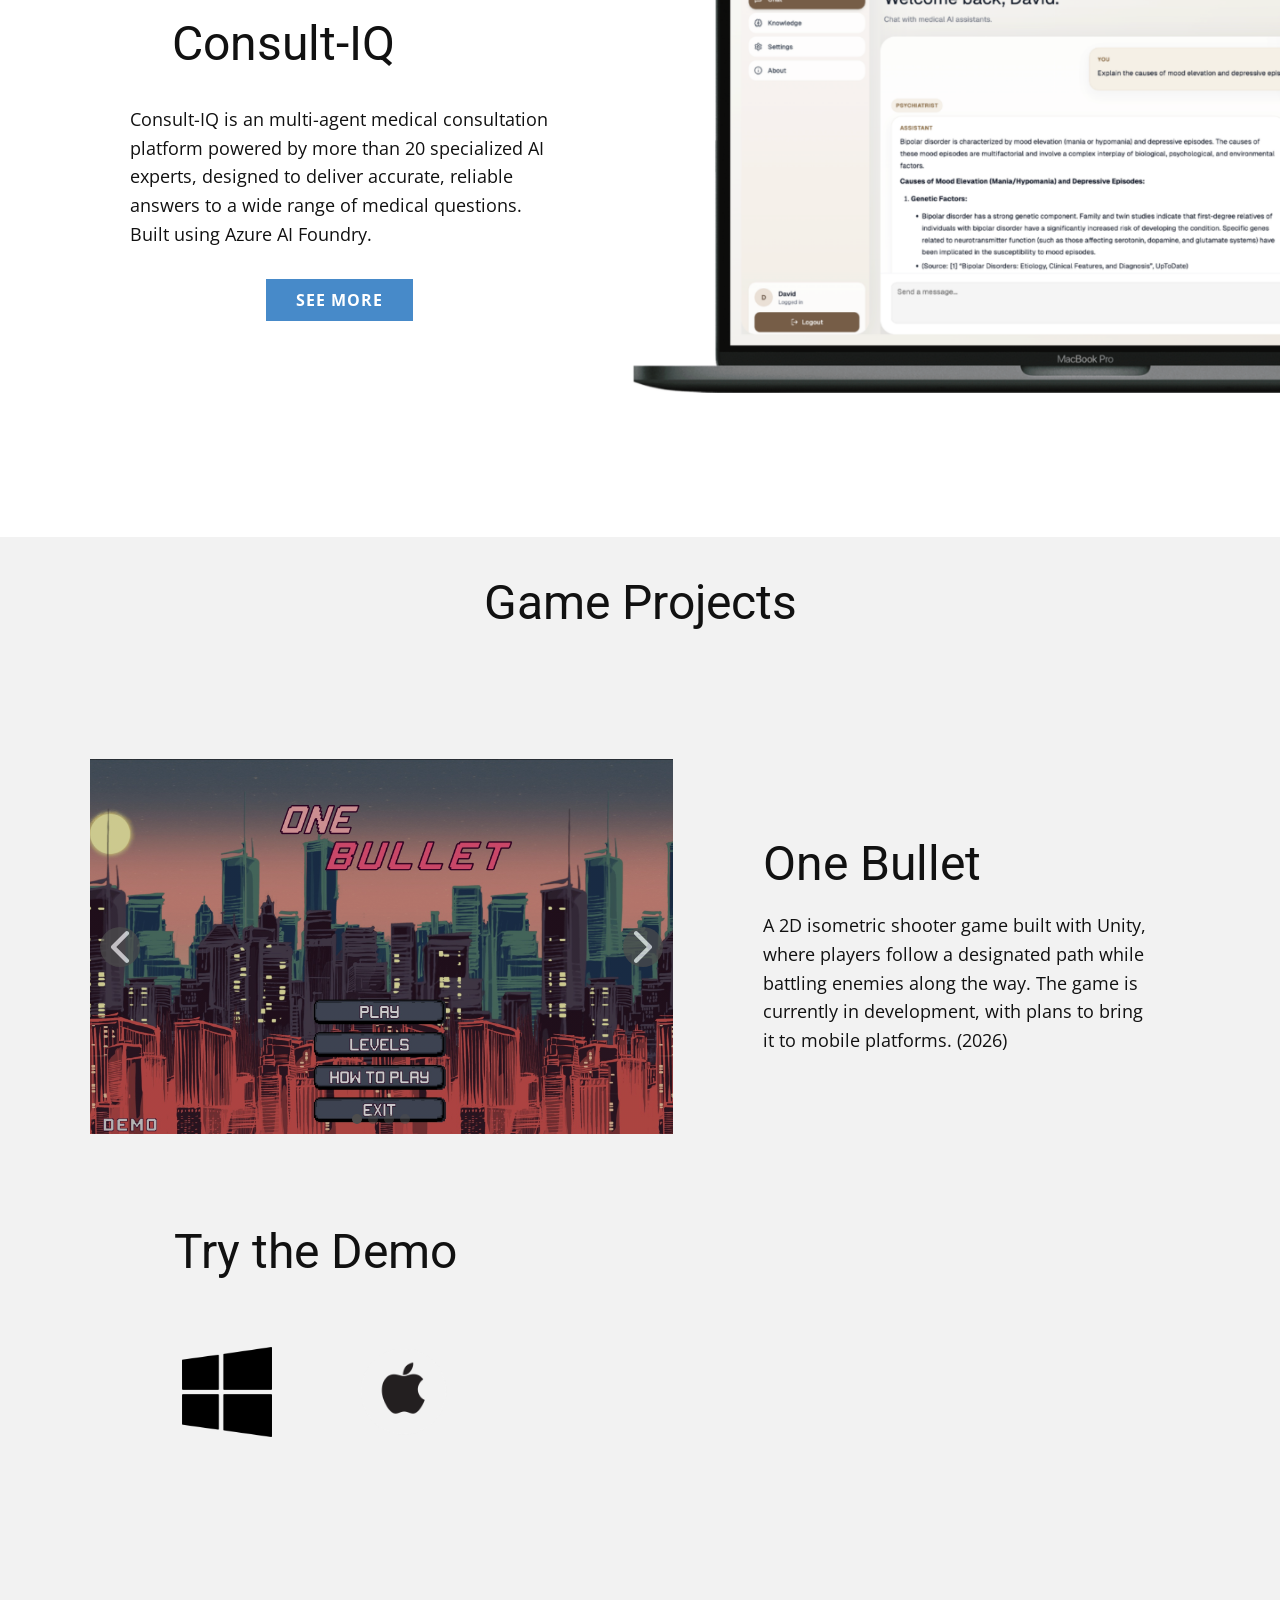
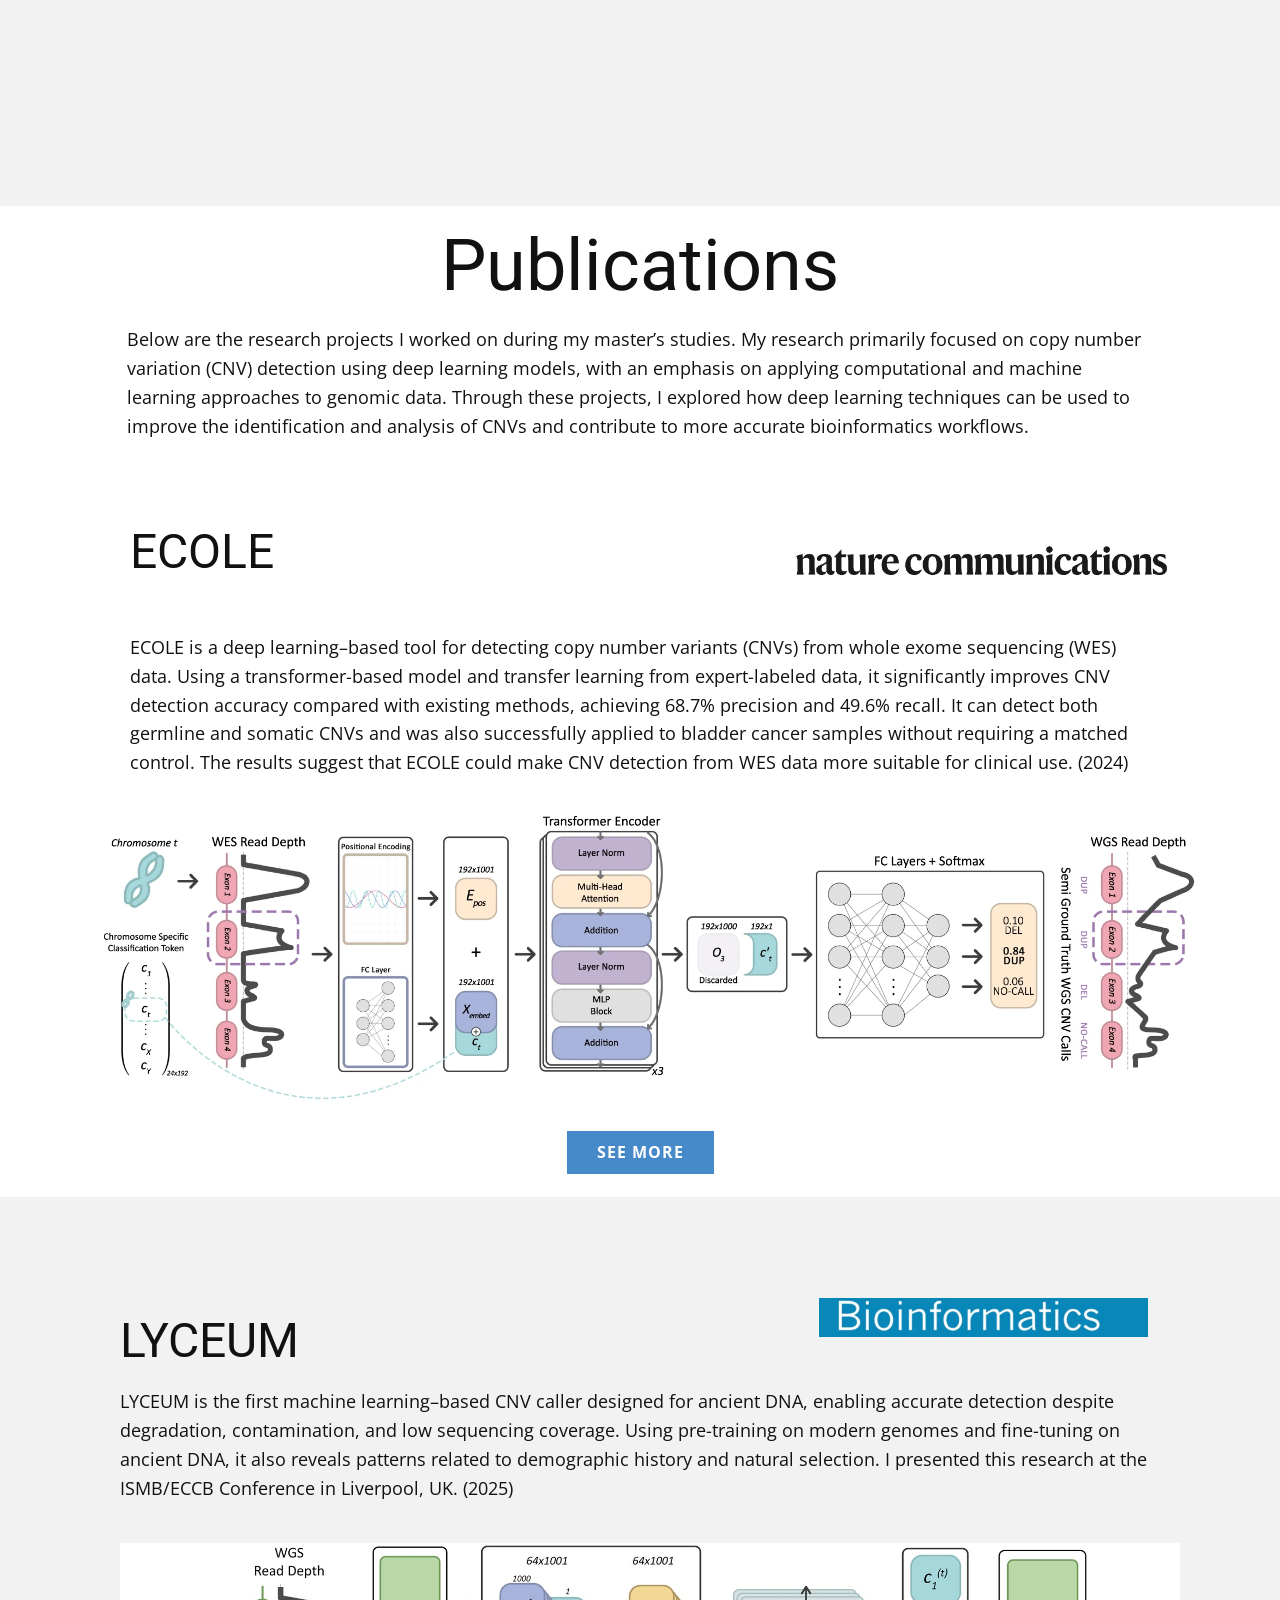
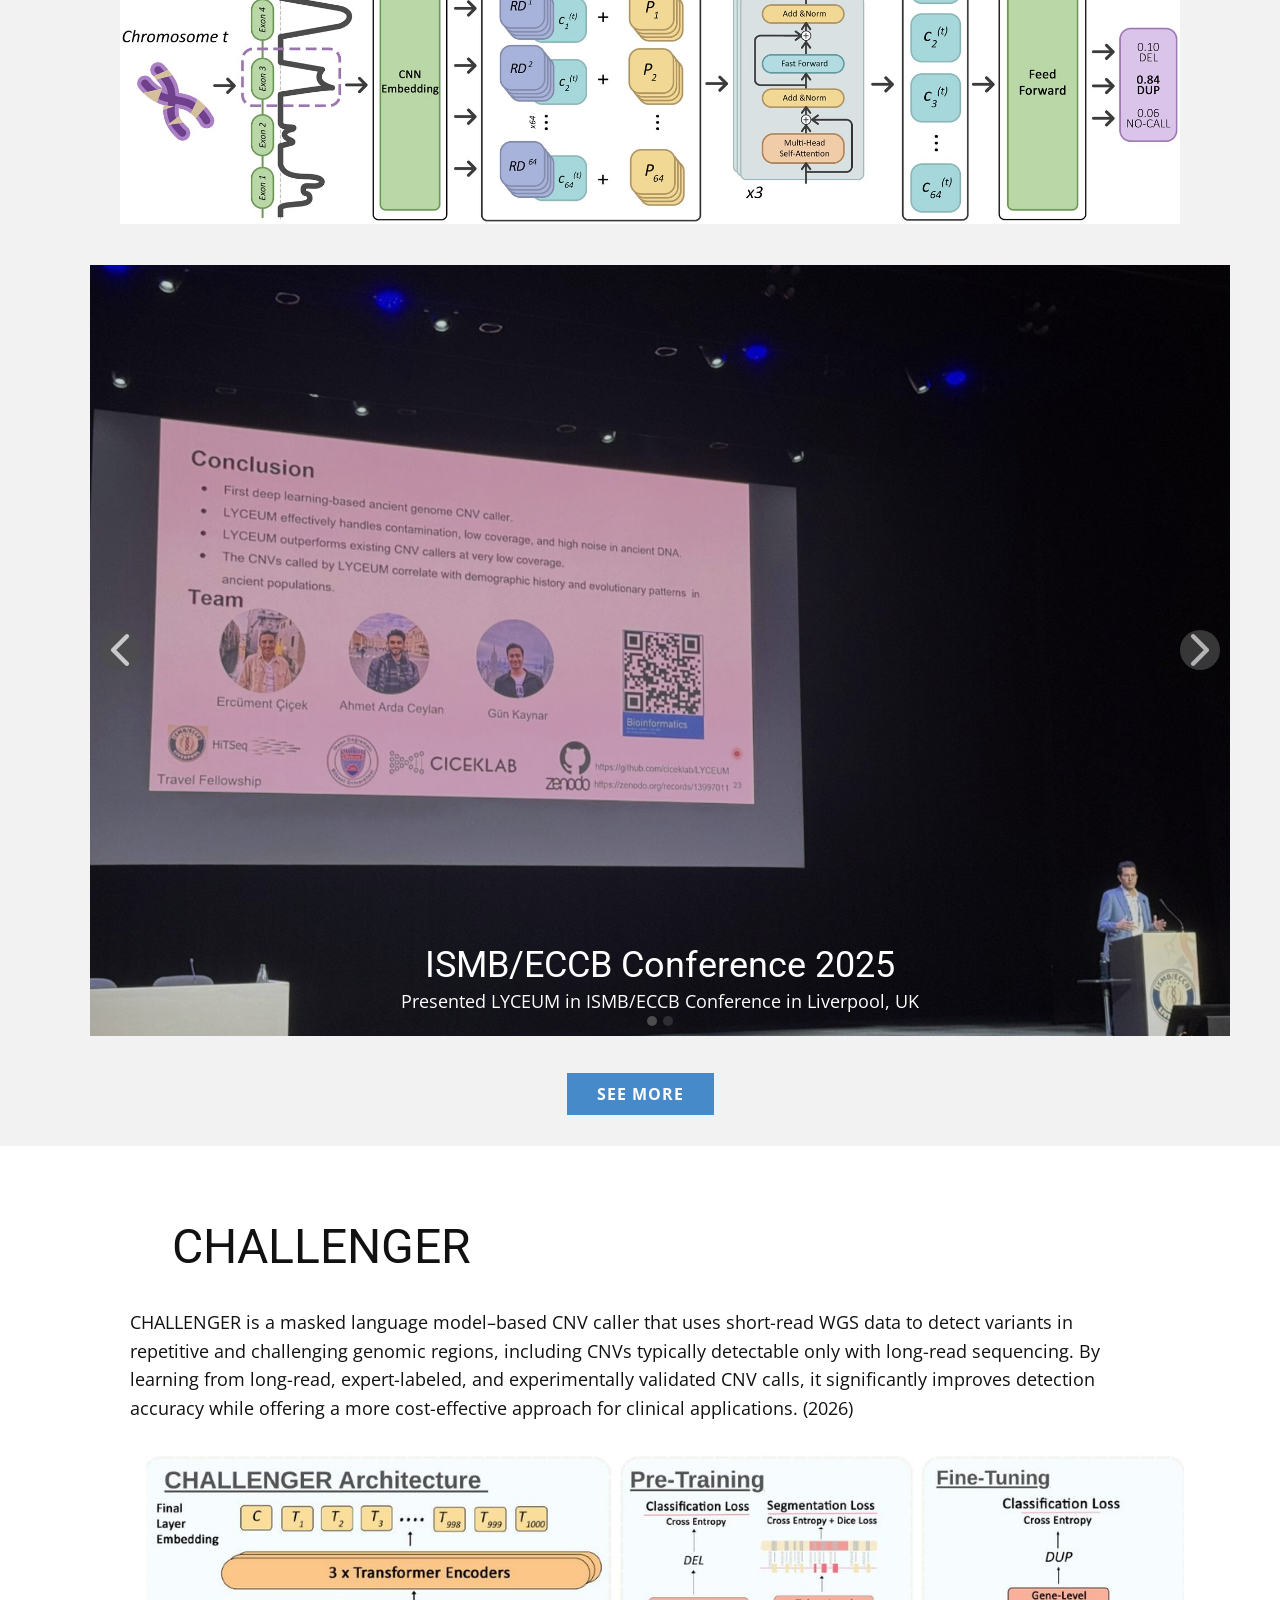
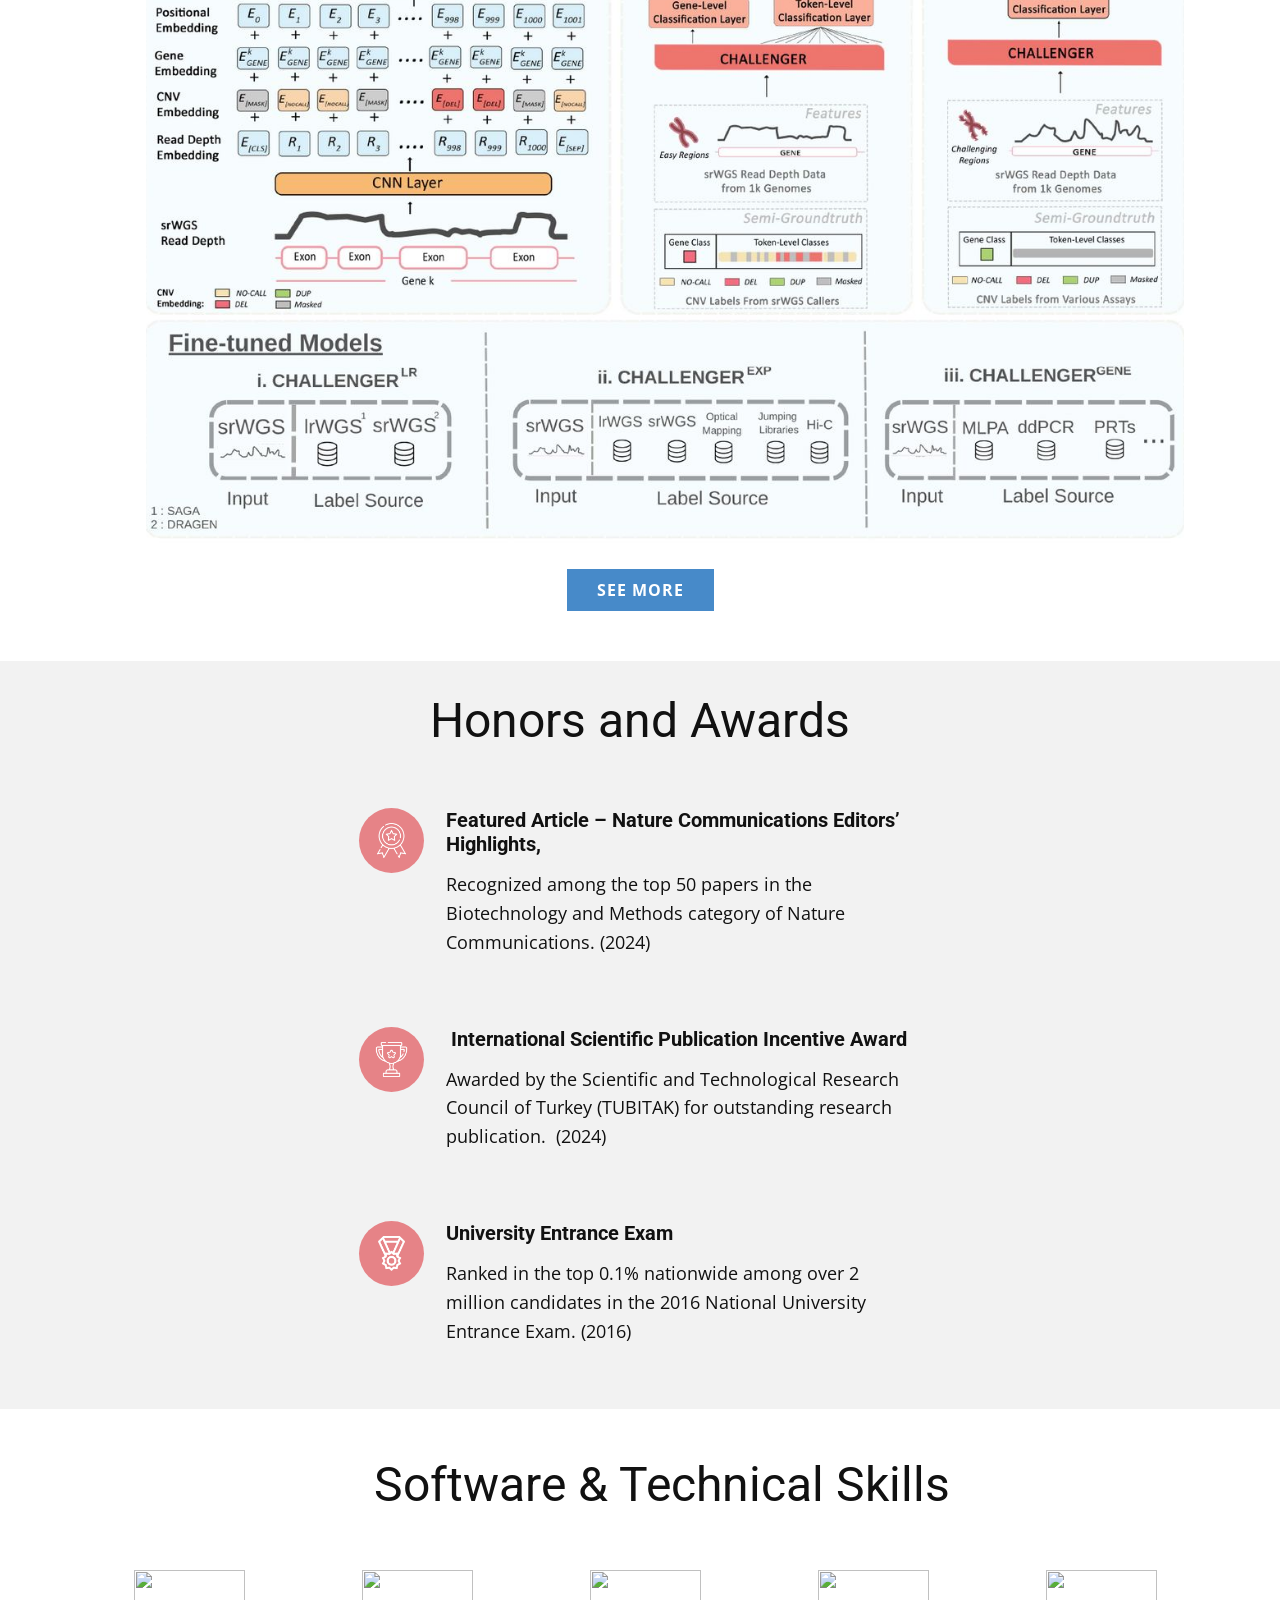
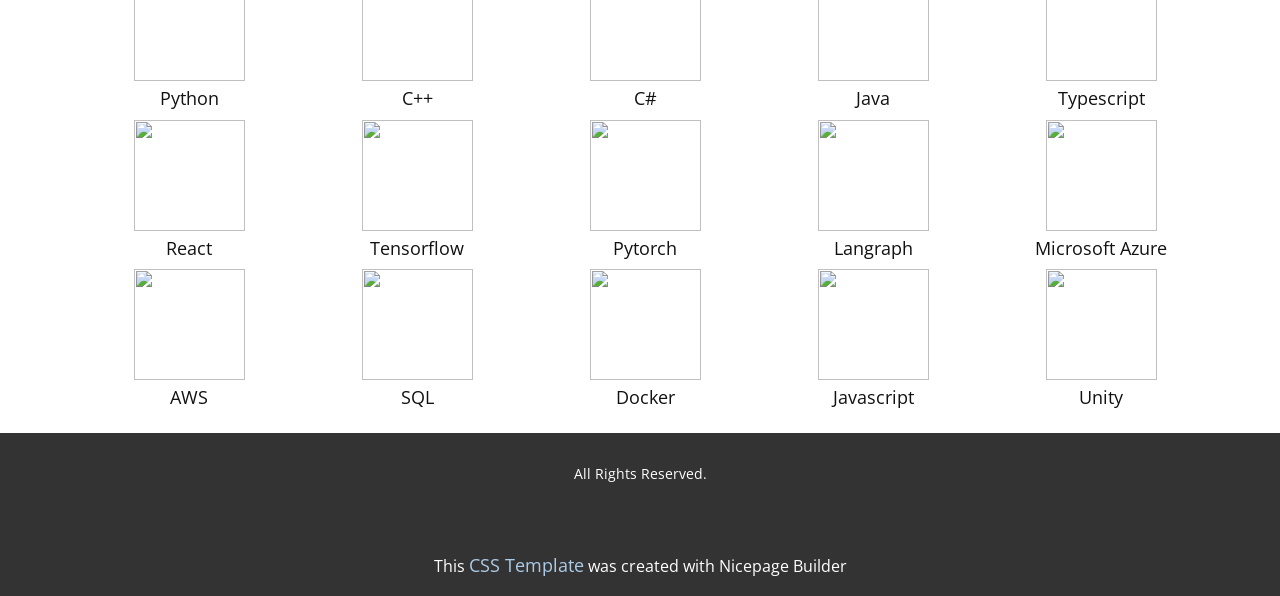
==== commit 9e9d4ddb: "Add files via upload" ====
--- a/index.html
+++ b/index.html
@@ -195,8 +195,8 @@
       </p>
     </section>
     <section class="u-clearfix u-section-2" id="education-block--experience">
-      <div class="u-clearfix u-sheet u-sheet-1">
-        <div class="u-align-center u-container-align-center-lg u-container-align-center-md u-container-align-center-sm u-container-align-center-xl u-container-style u-expanded-width-xs u-group u-opacity u-opacity-80 u-palette-5-light-2 u-radius u-shape-round u-group-1">
+      <div class="u-clearfix u-sheet u-valign-middle-xs u-sheet-1">
+        <div class="u-align-center u-container-align-center-xl u-container-style u-expanded-width-xs u-group u-opacity u-opacity-80 u-palette-5-light-2 u-radius u-shape-round u-group-1">
           <div class="u-container-layout u-container-layout-1">
             <h2 class="u-custom-font u-font-montserrat u-text u-text-default u-text-1">Education</h2>
             <div class="u-clearfix u-group-elements u-group-elements-1">
@@ -230,56 +230,56 @@
             <div class="u-border-5 u-border-palette-5-light-1 u-shape u-shape-bottom u-shape-left u-shape-line u-shape-right u-shape-5"></div>
           </div>
         </div>
+        <div class="u-clearfix u-group-elements u-hidden-lg u-hidden-md u-hidden-sm u-hidden-xs u-group-elements-5">
+          <div class="u-border-5 u-border-palette-5-light-1 u-expanded-width u-shape u-shape-bottom u-shape-left u-shape-line u-shape-right u-shape-6"></div>
+          <div class="u-rotation-parent u-rotation-parent-3">
+            <div class="u-border-5 u-border-palette-5-light-1 u-shape u-shape-bottom u-shape-left u-shape-line u-shape-right u-shape-7"></div>
+          </div>
+        </div>
         <div class="u-align-center u-container-style u-expanded-width-xs u-group u-opacity u-opacity-80 u-palette-5-light-2 u-radius u-shape-round u-group-2">
           <div class="u-container-layout u-container-layout-2">
             <h2 class="u-custom-font u-font-montserrat u-text u-text-8"> Professional Experience</h2>
-            <div class="u-clearfix u-group-elements u-group-elements-5">
+            <div class="u-clearfix u-group-elements u-group-elements-6">
               <p class="u-align-left u-text u-text-9"> Graduate Resarch/Teaching Assistant&nbsp;<br><span style="font-size: 0.875rem;"></span>
               </p>
               <p class="u-align-left u-text u-text-custom-color-5 u-text-10">CICEKLAB,&nbsp;<br>Bilkent University
               </p><span class="u-file-icon u-icon u-text-palette-5-dark-1 u-icon-3"><img src="images/2278049-ee98975a.png" alt=""></span>
               <p class="u-align-left u-text u-text-default u-text-palette-5-dark-1 u-text-11">2023 - 2026</p>
             </div>
-            <div class="u-border-2 u-border-grey-75 u-color-var u-preserve-proportions u-shape u-shape-circle u-shape-6"></div>
-            <div class="u-border-2 u-border-grey-75 u-color-var u-preserve-proportions u-shape u-shape-circle u-shape-7"></div>
-            <div class="u-clearfix u-group-elements u-group-elements-6">
+            <div class="u-border-2 u-border-grey-75 u-color-var u-preserve-proportions u-shape u-shape-circle u-shape-8"></div>
+            <div class="u-border-2 u-border-grey-75 u-color-var u-preserve-proportions u-shape u-shape-circle u-shape-9"></div>
+            <div class="u-clearfix u-group-elements u-group-elements-7">
               <p class="u-align-left u-text u-text-12"> R&amp;D Project Engineer&nbsp;<br><span style="font-size: 0.875rem;"></span>
               </p>
               <p class="u-align-left u-text u-text-custom-color-5 u-text-13">Arcelik Global<br>
               </p><span class="u-file-icon u-icon u-text-palette-5-dark-1 u-icon-4"><img src="images/2278049-ee98975a.png" alt=""></span>
               <p class="u-align-left u-text u-text-default u-text-palette-5-dark-1 u-text-14">2022 - 2023</p>
             </div>
-            <div class="u-clearfix u-group-elements u-group-elements-7">
+            <div class="u-clearfix u-group-elements u-group-elements-8">
               <p class="u-align-left u-text u-text-15">Resarch Intern<span style="font-size: 0.875rem;"></span>
               </p>
               <p class="u-align-left u-text u-text-custom-color-5 u-text-16"> La Jolla Institute for Immunology, CA, US</p><span class="u-file-icon u-icon u-text-palette-5-dark-1 u-icon-5"><img src="images/2278049-ee98975a.png" alt=""></span>
               <p class="u-align-left u-text u-text-default u-text-palette-5-dark-1 u-text-17">2021</p>
             </div>
-            <div class="u-border-2 u-border-grey-75 u-color-var u-preserve-proportions u-shape u-shape-circle u-shape-8"></div>
-            <div class="u-border-2 u-border-grey-75 u-color-var u-preserve-proportions u-shape u-shape-circle u-shape-9"></div>
-            <div class="u-clearfix u-group-elements u-group-elements-8">
+            <div class="u-border-2 u-border-grey-75 u-color-var u-preserve-proportions u-shape u-shape-circle u-shape-10"></div>
+            <div class="u-border-2 u-border-grey-75 u-color-var u-preserve-proportions u-shape u-shape-circle u-shape-11"></div>
+            <div class="u-clearfix u-group-elements u-group-elements-9">
               <p class="u-align-left u-text u-text-18">Resarch Intern<br><span style="font-size: 0.875rem;"></span>
               </p>
               <p class="u-align-left u-text u-text-custom-color-5 u-text-19"> KOVAN Robotics Resarch Lab.<br>
               </p><span class="u-file-icon u-icon u-text-palette-5-dark-1 u-icon-6"><img src="images/2278049-ee98975a.png" alt=""></span>
               <p class="u-align-left u-text u-text-default u-text-palette-5-dark-1 u-text-20">2020</p>
             </div>
-            <div class="u-clearfix u-group-elements u-group-elements-9">
+            <div class="u-clearfix u-group-elements u-group-elements-10">
               <p class="u-align-left u-text u-text-21">Software Engineer Intern<span style="font-size: 0.875rem;"></span>
               </p>
               <p class="u-align-left u-text u-text-custom-color-5 u-text-22">Akbank </p><span class="u-file-icon u-icon u-text-palette-5-dark-1 u-icon-7"><img src="images/2278049-ee98975a.png" alt=""></span>
               <p class="u-align-left u-text u-text-default u-text-palette-5-dark-1 u-text-23">2020</p>
             </div>
-            <div class="u-border-2 u-border-grey-75 u-color-var u-preserve-proportions u-shape u-shape-circle u-shape-10"></div>
-            <div class="u-rotation-parent u-rotation-parent-3">
-              <div class="u-border-3 u-border-color-var u-shape u-shape-bottom u-shape-left u-shape-line u-shape-right u-shape-11"></div>
-            </div>
-          </div>
-        </div>
-        <div class="u-clearfix u-group-elements u-hidden-lg u-hidden-md u-hidden-sm u-hidden-xs u-group-elements-10">
-          <div class="custom-expanded u-border-5 u-border-palette-5-light-1 u-shape u-shape-bottom u-shape-left u-shape-line u-shape-right u-shape-12"></div>
-          <div class="u-rotation-parent u-rotation-parent-4">
-            <div class="u-border-5 u-border-palette-5-light-1 u-shape u-shape-bottom u-shape-left u-shape-line u-shape-right u-shape-13"></div>
+            <div class="u-border-2 u-border-grey-75 u-color-var u-preserve-proportions u-shape u-shape-circle u-shape-12"></div>
+            <div class="u-rotation-parent u-rotation-parent-4">
+              <div class="u-border-3 u-border-color-var u-shape u-shape-bottom u-shape-left u-shape-line u-shape-right u-shape-13"></div>
+            </div>
           </div>
         </div>
       </div>
@@ -299,10 +299,10 @@
       <div class="custom-expanded data-layout-selected u-clearfix u-gutter-10 u-layout-wrap u-layout-wrap-1">
         <div class="u-layout" style="">
           <div class="u-layout-row" style="">
-            <div class="u-container-align-center u-container-style u-layout-cell u-left-cell u-size-27-lg u-size-27-xl u-size-30-md u-size-30-sm u-size-30-xs u-size-xs-60 u-layout-cell-1" src="">
-              <div class="u-container-layout u-valign-middle u-container-layout-1">
-                <h2 class="u-align-center u-text u-text-default u-text-1">Consult-IQ</h2>
-                <p class="u-align-left u-text u-text-2"> Consult-IQ is an multi-agent medical consultation platform powered by more than 20 specialized AI experts, designed to deliver accurate, reliable answers to a wide range of medical questions. Built using ​Azure AI Foundry.</p>
+            <div class="u-align-left-xs u-container-align-center-lg u-container-align-center-md u-container-align-center-sm u-container-align-center-xl u-container-style u-layout-cell u-left-cell u-size-27-lg u-size-27-xl u-size-30-md u-size-30-sm u-size-30-xs u-size-xs-60 u-layout-cell-1" src="">
+              <div class="u-container-layout u-valign-middle-lg u-valign-middle-md u-valign-middle-sm u-valign-middle-xl u-container-layout-1">
+                <h2 class="u-align-center-lg u-align-center-md u-align-center-sm u-align-center-xl u-text u-text-default u-text-1">Consult-IQ</h2>
+                <p class="u-align-left-lg u-align-left-md u-align-left-sm u-align-left-xl u-text u-text-2"> Consult-IQ is an multi-agent medical consultation platform powered by more than 20 specialized AI experts, designed to deliver accurate, reliable answers to a wide range of medical questions. Built using ​Azure AI Foundry.</p>
                 <a href="https://alperylmzz.github.io/consult-IQ-info/" class="u-btn u-button-style u-hover-palette-1-dark-1 u-palette-1-base u-btn-1" target="_blank">See More</a>
               </div>
             </div>
--- a/index.css
+++ b/index.css
@@ -76,7 +76,7 @@
     margin-top: 40px;
   }
 }.u-section-2 .u-sheet-1 {
-  min-height: 1581px;
+  min-height: 1451px;
 }
 
 .u-section-2 .u-group-1 {
@@ -198,9 +198,10 @@
 }
 
 .u-section-2 .u-group-elements-4 {
-  width: 282px;
-  min-height: 281px;
-  margin: -264px 236px 0 auto;
+  width: 276px;
+  min-height: 5px;
+  height: auto;
+  margin: -264px 230px 0 auto;
 }
 
 .u-section-2 .u-shape-4 {
@@ -225,12 +226,41 @@
   transform: translateX(-50%) translateY(-50%) rotate(90deg);
 }
 
+.u-section-2 .u-group-elements-5 {
+  width: 276px;
+  min-height: 5px;
+  height: auto;
+  margin: 278px auto 0 155px;
+}
+
+.u-section-2 .u-shape-6 {
+  height: 5px;
+  border-top-style: dashed;
+  margin-top: 2px;
+  margin-bottom: 0;
+}
+
+.u-section-2 .u-rotation-parent-3 {
+  animation-timing-function: ease;
+  width: 5px;
+  height: 276px;
+  margin: -276px auto 0 0;
+}
+
+.u-section-2 .u-shape-7 {
+  width: 276px;
+  height: 6px;
+  border-top-style: dashed;
+  transform-origin: center center;
+  transform: translateX(-50%) translateY(-50%) rotate(90deg);
+}
+
 .u-section-2 .u-group-2 {
   --radius: 30px;
-  width: 621px;
-  min-height: 896px;
+  width: 627px;
+  min-height: 805px;
   height: auto;
-  margin: 25px 55px 0 auto;
+  margin: -266px 33px 55px auto;
 }
 
 .u-section-2 .u-container-layout-2 {
@@ -240,14 +270,14 @@
 .u-section-2 .u-text-8 {
   font-weight: 700;
   line-height: 1.13;
-  margin: 32px 126px 0 133px;
-}
-
-.u-section-2 .u-group-elements-5 {
+  margin: 44px 135px 0 124px;
+}
+
+.u-section-2 .u-group-elements-6 {
   width: 172px;
   min-height: 144px;
   height: auto;
-  margin: 68px auto 0 69px;
+  margin: 56px auto 0 69px;
 }
 
 .u-section-2 .u-text-9 {
@@ -275,21 +305,21 @@
   margin: -20px auto 0 27px;
 }
 
-.u-section-2 .u-shape-6 {
+.u-section-2 .u-shape-8 {
   width: 20px;
   height: 20px;
   --color-var: #ffdb6d;
   margin: -82px auto 0 254px;
 }
 
-.u-section-2 .u-shape-7 {
+.u-section-2 .u-shape-9 {
   width: 20px;
   height: 20px;
   --color-var: #ffdb6d;
   margin: 102px auto 0 254px;
 }
 
-.u-section-2 .u-group-elements-6 {
+.u-section-2 .u-group-elements-7 {
   width: 172px;
   min-height: 99px;
   height: auto;
@@ -321,7 +351,7 @@
   margin: -20px auto 0 27px;
 }
 
-.u-section-2 .u-group-elements-7 {
+.u-section-2 .u-group-elements-8 {
   width: 152px;
   min-height: 100px;
   height: auto;
@@ -353,21 +383,21 @@
   margin: -20px auto 0 27px;
 }
 
-.u-section-2 .u-shape-8 {
+.u-section-2 .u-shape-10 {
   width: 20px;
   height: 20px;
   --color-var: #ffdb6d;
   margin: -60px auto 0 254px;
 }
 
-.u-section-2 .u-shape-9 {
+.u-section-2 .u-shape-11 {
   width: 20px;
   height: 20px;
   --color-var: #ffdb6d;
   margin: 66px auto 0 254px;
 }
 
-.u-section-2 .u-group-elements-8 {
+.u-section-2 .u-group-elements-9 {
   width: 172px;
   min-height: 100px;
   height: auto;
@@ -399,7 +429,7 @@
   margin: -20px auto 0 27px;
 }
 
-.u-section-2 .u-group-elements-9 {
+.u-section-2 .u-group-elements-10 {
   width: 152px;
   min-height: 99px;
   height: auto;
@@ -431,21 +461,21 @@
   margin: -20px auto 0 27px;
 }
 
-.u-section-2 .u-shape-10 {
+.u-section-2 .u-shape-12 {
   width: 20px;
   height: 20px;
   --color-var: #ffdb6d;
   margin: -53px auto 0 254px;
 }
 
-.u-section-2 .u-rotation-parent-3 {
+.u-section-2 .u-rotation-parent-4 {
   animation-timing-function: ease;
   width: 3px;
   height: 411px;
   margin: -423px auto 0 263px;
 }
 
-.u-section-2 .u-shape-11 {
+.u-section-2 .u-shape-13 {
   width: 411px;
   height: 3px;
   transform-origin: center center;
@@ -453,41 +483,31 @@
   transform: translateX(-50%) translateY(-50%) rotate(90deg);
 }
 
-.u-section-2 .u-group-elements-10 {
-  width: 281px;
-  min-height: 276px;
-  margin: -896px auto 60px 191px;
-}
-
-.u-section-2 .u-shape-12 {
-  height: 5px;
-  border-top-style: dashed;
-  width: 276px;
-  margin: 271px 0 0 auto;
-}
-
-.u-section-2 .u-rotation-parent-4 {
-  animation-timing-function: ease;
-  width: 5px;
-  height: 276px;
-  margin: -276px auto 0 0;
-}
-
-.u-section-2 .u-shape-13 {
-  width: 276px;
-  height: 6px;
-  border-top-style: dashed;
-  transform-origin: center center;
-  transform: translateX(-50%) translateY(-50%) rotate(90deg);
-}
-
 @media (max-width: 1199px) {
+  .u-section-2 .u-sheet-1 {
+    min-height: 1523px;
+  }
+
   .u-section-2 .u-group-1 {
     margin-top: 81px;
     margin-left: auto;
     height: auto;
   }
 
+  .u-section-2 .u-group-elements-1 {
+    margin-top: 49px;
+    margin-left: 26px;
+  }
+
+  .u-section-2 .u-group-elements-2 {
+    margin-top: 59px;
+    margin-right: 14px;
+  }
+
+  .u-section-2 .u-group-elements-3 {
+    margin-top: -249px;
+  }
+
   .u-section-2 .u-shape-1 {
     height: NaNpx;
   }
@@ -496,10 +516,14 @@
     height: NaNpx;
   }
 
+  .u-section-2 .u-group-elements-5 {
+    margin-top: 0;
+  }
+
   .u-section-2 .u-group-2 {
-    margin-top: 76px;
+    margin-top: 79px;
     margin-right: auto;
-    margin-bottom: 22px;
+    margin-bottom: 52px;
     height: auto;
   }
 
@@ -514,39 +538,39 @@
     margin-left: 100px;
   }
 
-  .u-section-2 .u-group-elements-5 {
+  .u-section-2 .u-group-elements-6 {
     margin-top: 43px;
   }
 
-  .u-section-2 .u-shape-6 {
+  .u-section-2 .u-shape-8 {
     margin-top: -76px;
     margin-left: 255px;
   }
 
-  .u-section-2 .u-shape-7 {
+  .u-section-2 .u-shape-9 {
     margin-left: 255px;
   }
 
-  .u-section-2 .u-group-elements-6 {
+  .u-section-2 .u-group-elements-7 {
     margin-top: -58px;
     margin-right: 81px;
   }
 
-  .u-section-2 .u-shape-8 {
+  .u-section-2 .u-shape-10 {
     margin-top: -54px;
     margin-left: 255px;
   }
 
-  .u-section-2 .u-shape-9 {
+  .u-section-2 .u-shape-11 {
     margin-left: 255px;
   }
 
-  .u-section-2 .u-group-elements-8 {
+  .u-section-2 .u-group-elements-9 {
     margin-top: -58px;
     margin-right: 96px;
   }
 
-  .u-section-2 .u-shape-10 {
+  .u-section-2 .u-shape-12 {
     margin-top: -47px;
     margin-left: 255px;
   }
@@ -582,7 +606,7 @@
 
 @media (max-width: 575px) {
   .u-section-2 .u-sheet-1 {
-    min-height: 1452px;
+    min-height: 1342px;
   }
 
   .u-section-2 .u-group-1 {
@@ -606,22 +630,27 @@
 
   .u-section-2 .u-group-elements-2 {
     min-height: 117px;
-    margin-top: 51px;
+    margin-top: 50px;
     margin-right: auto;
     margin-left: 32px;
   }
 
   .u-section-2 .u-group-elements-3 {
-    margin-top: -237px;
+    margin-top: -236px;
     margin-right: 80px;
     margin-left: auto;
   }
 
   .u-section-2 .u-group-elements-4 {
-    margin-right: 58px;
+    margin-right: 64px;
+  }
+
+  .u-section-2 .u-group-elements-5 {
+    margin-left: 64px;
   }
 
   .u-section-2 .u-group-2 {
+    margin-bottom: 1px;
     margin-right: initial;
     margin-left: initial;
     width: auto;
@@ -634,81 +663,86 @@
     margin-right: auto;
   }
 
-  .u-section-2 .u-group-elements-5 {
+  .u-section-2 .u-group-elements-6 {
     min-height: 136px;
-    margin-top: 37px;
+    margin-top: 41px;
     margin-left: 51px;
   }
 
-  .u-section-2 .u-shape-6 {
-    margin-top: -85px;
+  .u-section-2 .u-shape-8 {
+    margin-top: -89px;
     margin-right: 68px;
     margin-left: auto;
   }
 
-  .u-section-2 .u-shape-7 {
+  .u-section-2 .u-shape-9 {
     margin-top: 134px;
     margin-right: 69px;
     margin-left: auto;
   }
 
-  .u-section-2 .u-group-elements-6 {
+  .u-section-2 .u-group-elements-7 {
     min-height: 94px;
-    margin-top: -46px;
+    margin-top: -49px;
     margin-right: auto;
-    margin-left: 58px;
-  }
-
-  .u-section-2 .u-group-elements-7 {
+    margin-left: 51px;
+  }
+
+  .u-section-2 .u-group-elements-8 {
     min-height: 97px;
-    margin-top: 20px;
-    margin-left: 61px;
-  }
-
-  .u-section-2 .u-shape-8 {
-    margin-top: -69px;
+    margin-top: 22px;
+    margin-left: 51px;
+  }
+
+  .u-section-2 .u-shape-10 {
+    margin-top: -68px;
     margin-right: 69px;
     margin-left: auto;
   }
 
-  .u-section-2 .u-shape-9 {
+  .u-section-2 .u-shape-11 {
     margin-top: 96px;
     margin-right: 69px;
     margin-left: auto;
   }
 
-  .u-section-2 .u-group-elements-8 {
-    min-height: 97px;
-    margin-top: -40px;
+  .u-section-2 .u-group-elements-9 {
+    min-height: 98px;
+    margin-top: -42px;
     margin-right: auto;
-    margin-left: 61px;
-  }
-
-  .u-section-2 .u-group-elements-9 {
+    margin-left: 51px;
+  }
+
+  .u-section-2 .u-text-19 {
+    width: auto;
+    margin-top: 6px;
+  }
+
+  .u-section-2 .u-icon-6 {
+    margin-top: 7px;
+  }
+
+  .u-section-2 .u-group-elements-10 {
     min-height: 94px;
-    margin-top: 27px;
-    margin-left: 61px;
-  }
-
-  .u-section-2 .u-shape-10 {
-    margin-top: -54px;
+    margin-top: 22px;
+    margin-left: 51px;
+  }
+
+  .u-section-2 .u-shape-12 {
+    margin-top: -49px;
     margin-right: 69px;
     margin-left: auto;
   }
 
-  .u-section-2 .u-rotation-parent-3 {
+  .u-section-2 .u-rotation-parent-4 {
     height: 530px;
     margin-top: -535px;
     margin-right: 78px;
     margin-left: auto;
   }
 
-  .u-section-2 .u-shape-11 {
+  .u-section-2 .u-shape-13 {
     width: 530px;
-  }
-
-  .u-section-2 .u-group-elements-10 {
-    margin-left: 59px;
   }
 }.u-section-3 .u-sheet-1 {
   min-height: 207px;
@@ -781,13 +815,13 @@
 
 @media (max-width: 575px) {
   .u-section-4 .u-sheet-1 {
-    min-height: 71px;
+    min-height: 61px;
   }
 
   .u-section-4 .u-text-1 {
     width: auto;
     margin-top: 8px;
-    margin-bottom: 30px;
+    margin-bottom: 20px;
   }
 } .u-section-5 {
   background-image: none;
@@ -926,7 +960,29 @@
 
   .u-section-5 .u-layout-wrap-1 {
     width: calc(((100% - 340px) / 2)  + 340px);
-    margin-bottom: 33px;
+    margin-top: 0;
+    margin-bottom: 34px;
+  }
+
+  .u-section-5 .u-layout-cell-1 {
+    min-height: 322px;
+  }
+
+  .u-section-5 .u-container-layout-1 {
+    padding-top: 0;
+  }
+
+  .u-section-5 .u-text-1 {
+    width: auto;
+    margin-top: 17px;
+    margin-right: auto;
+    margin-left: 0;
+  }
+
+  .u-section-5 .u-text-2 {
+    width: auto;
+    margin-top: 17px;
+    margin-right: 40px;
   }
 
   .u-section-5 .u-image-1 {
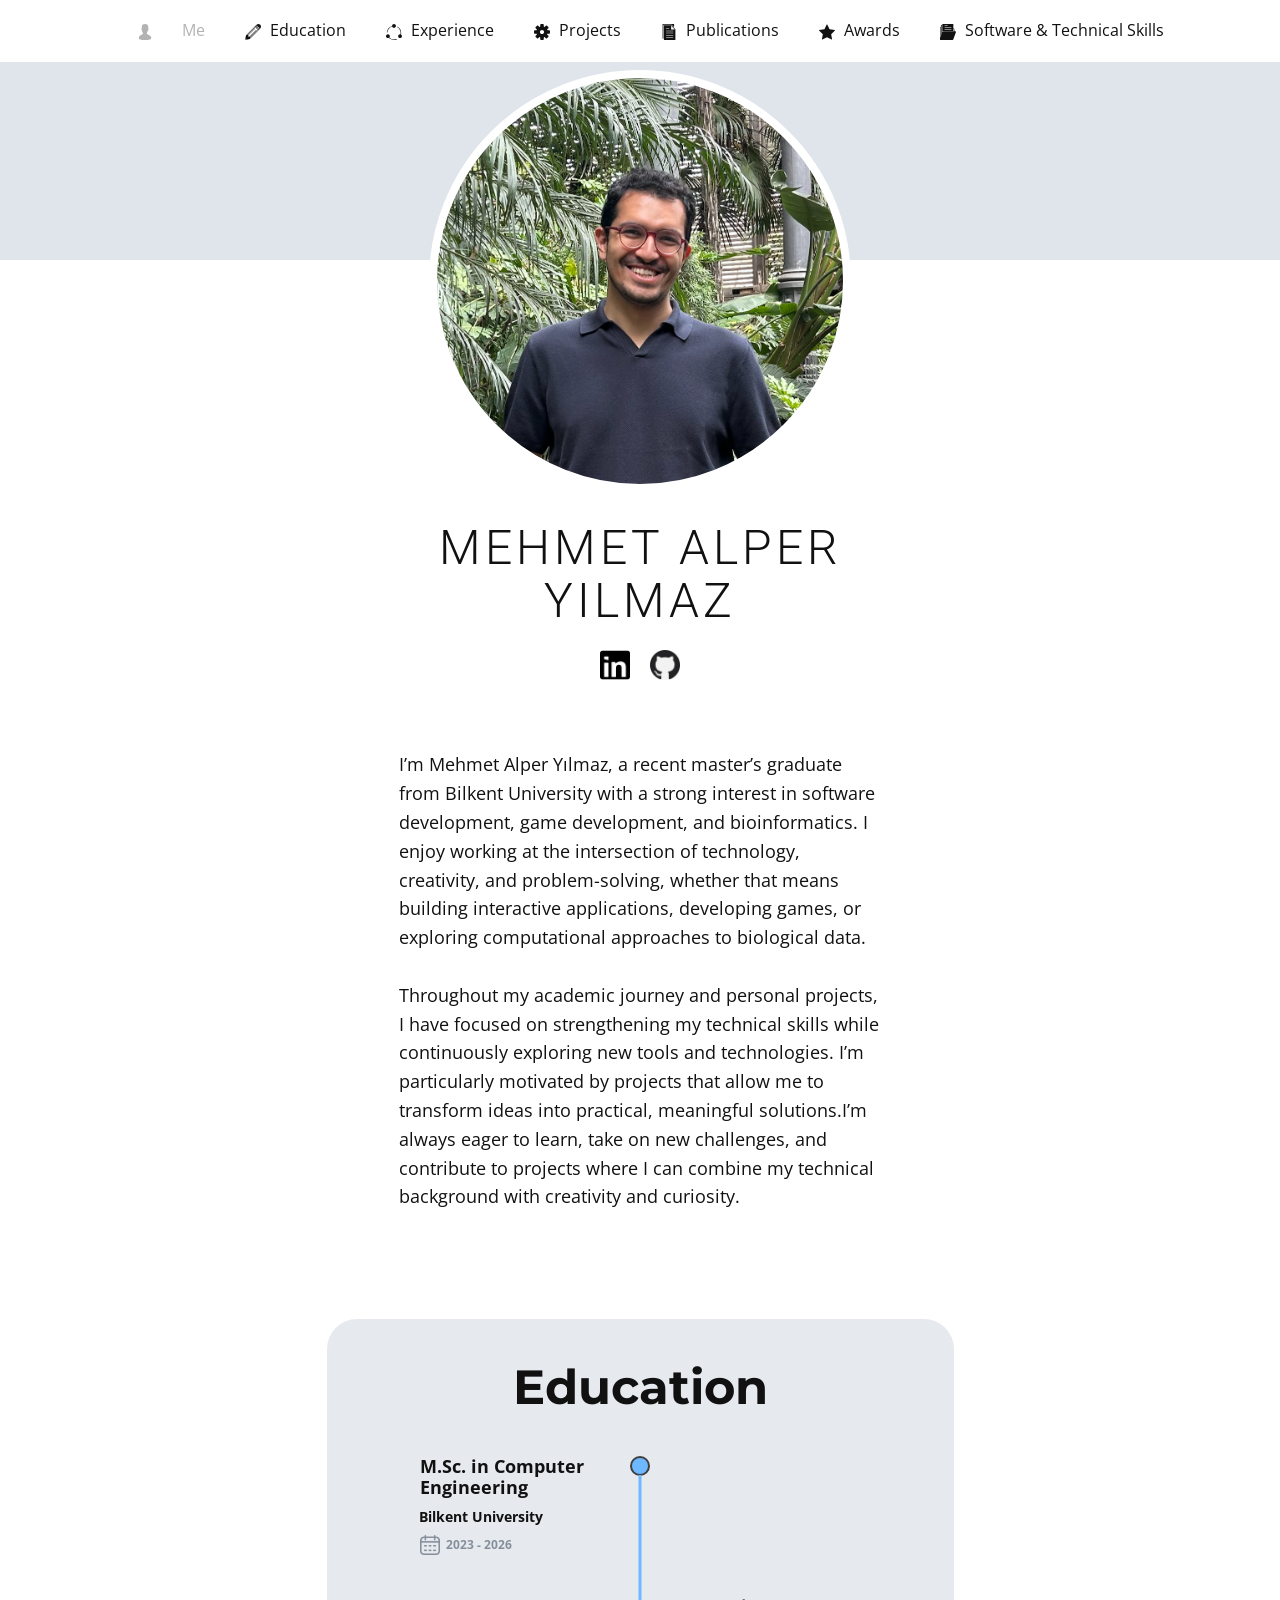
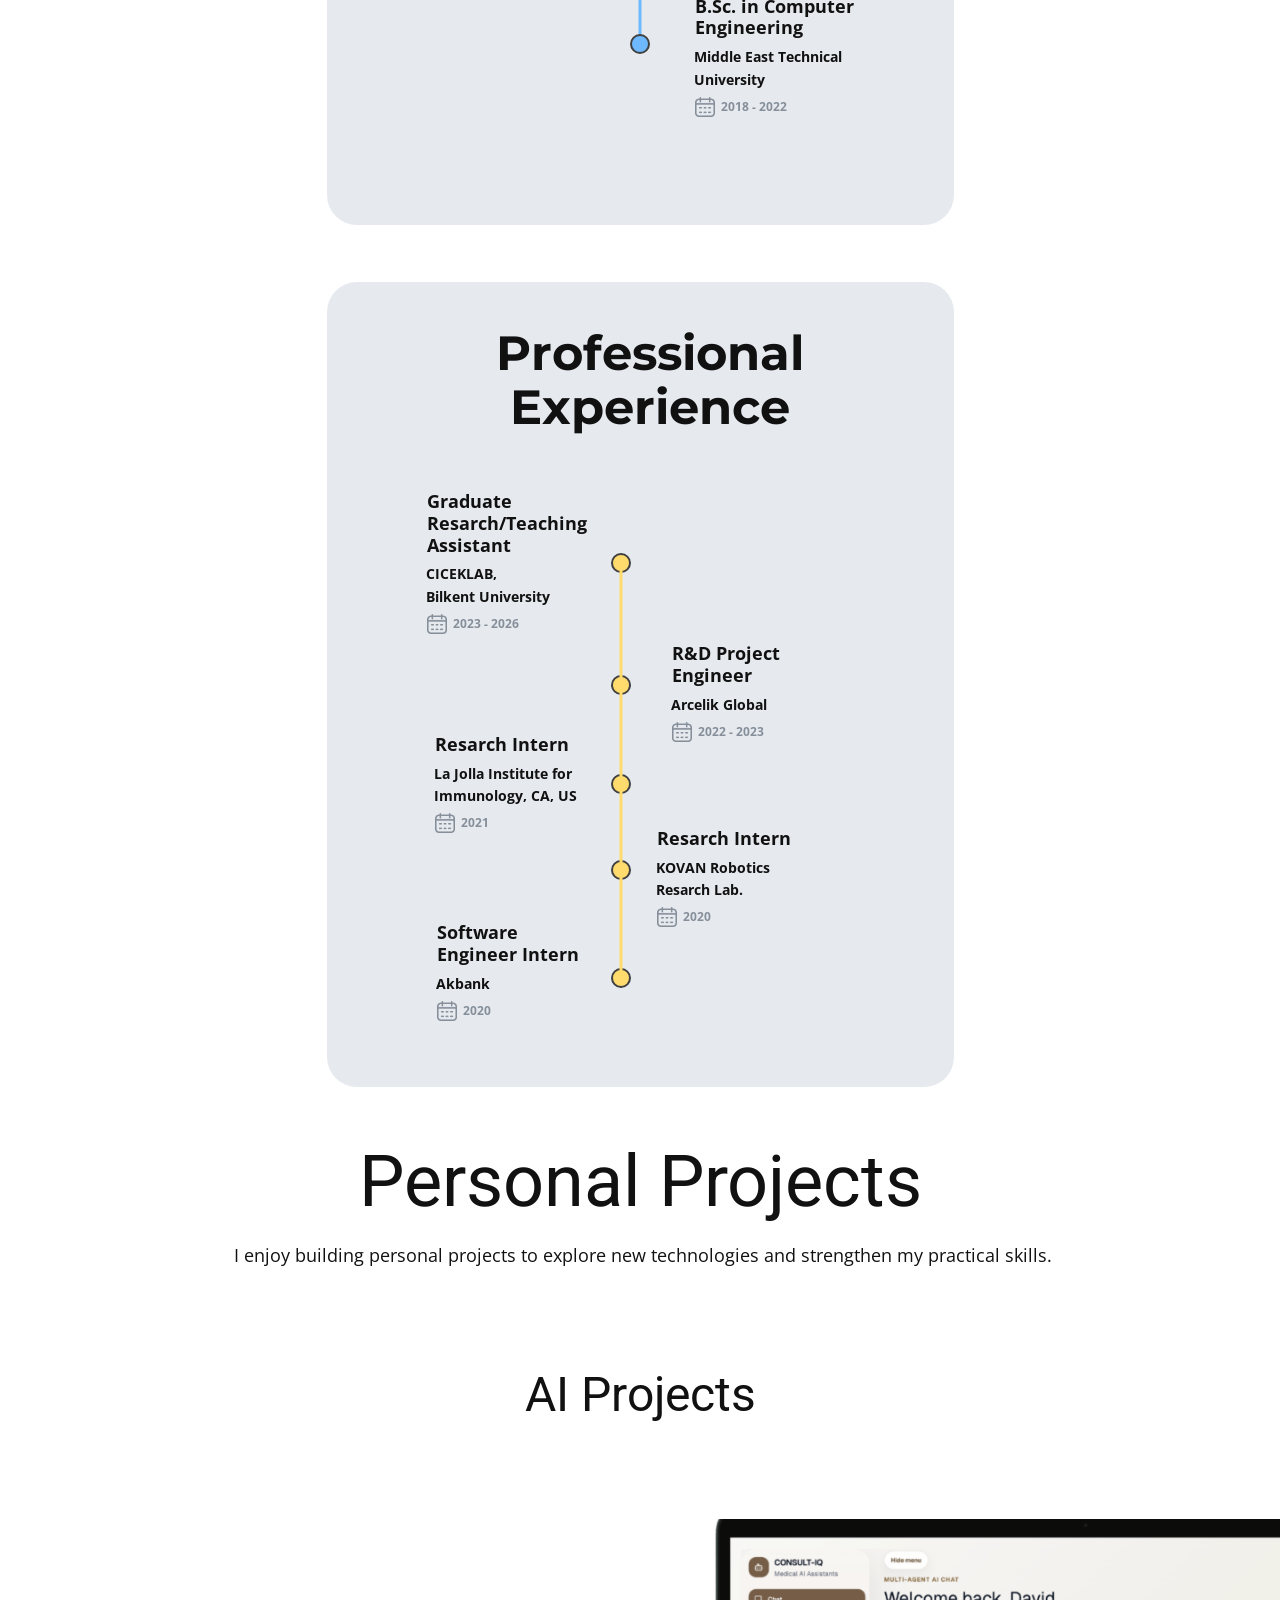
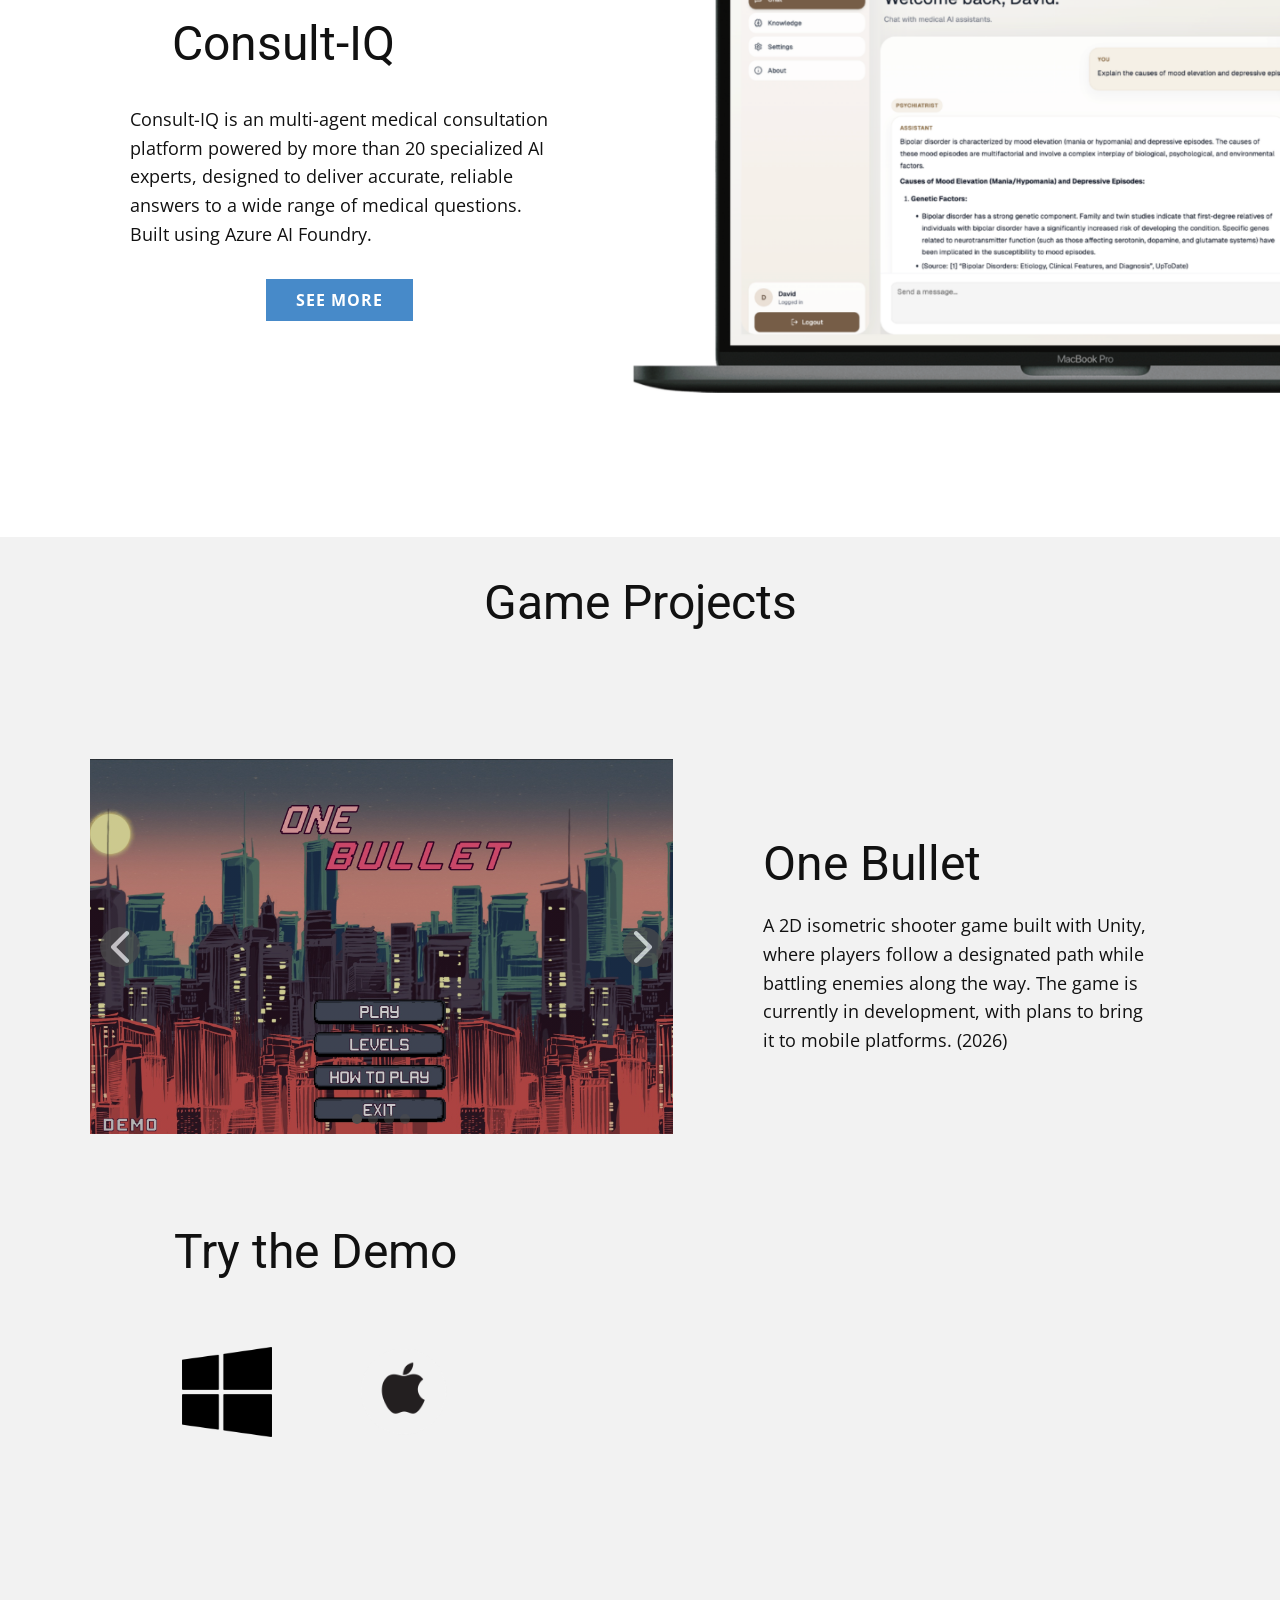
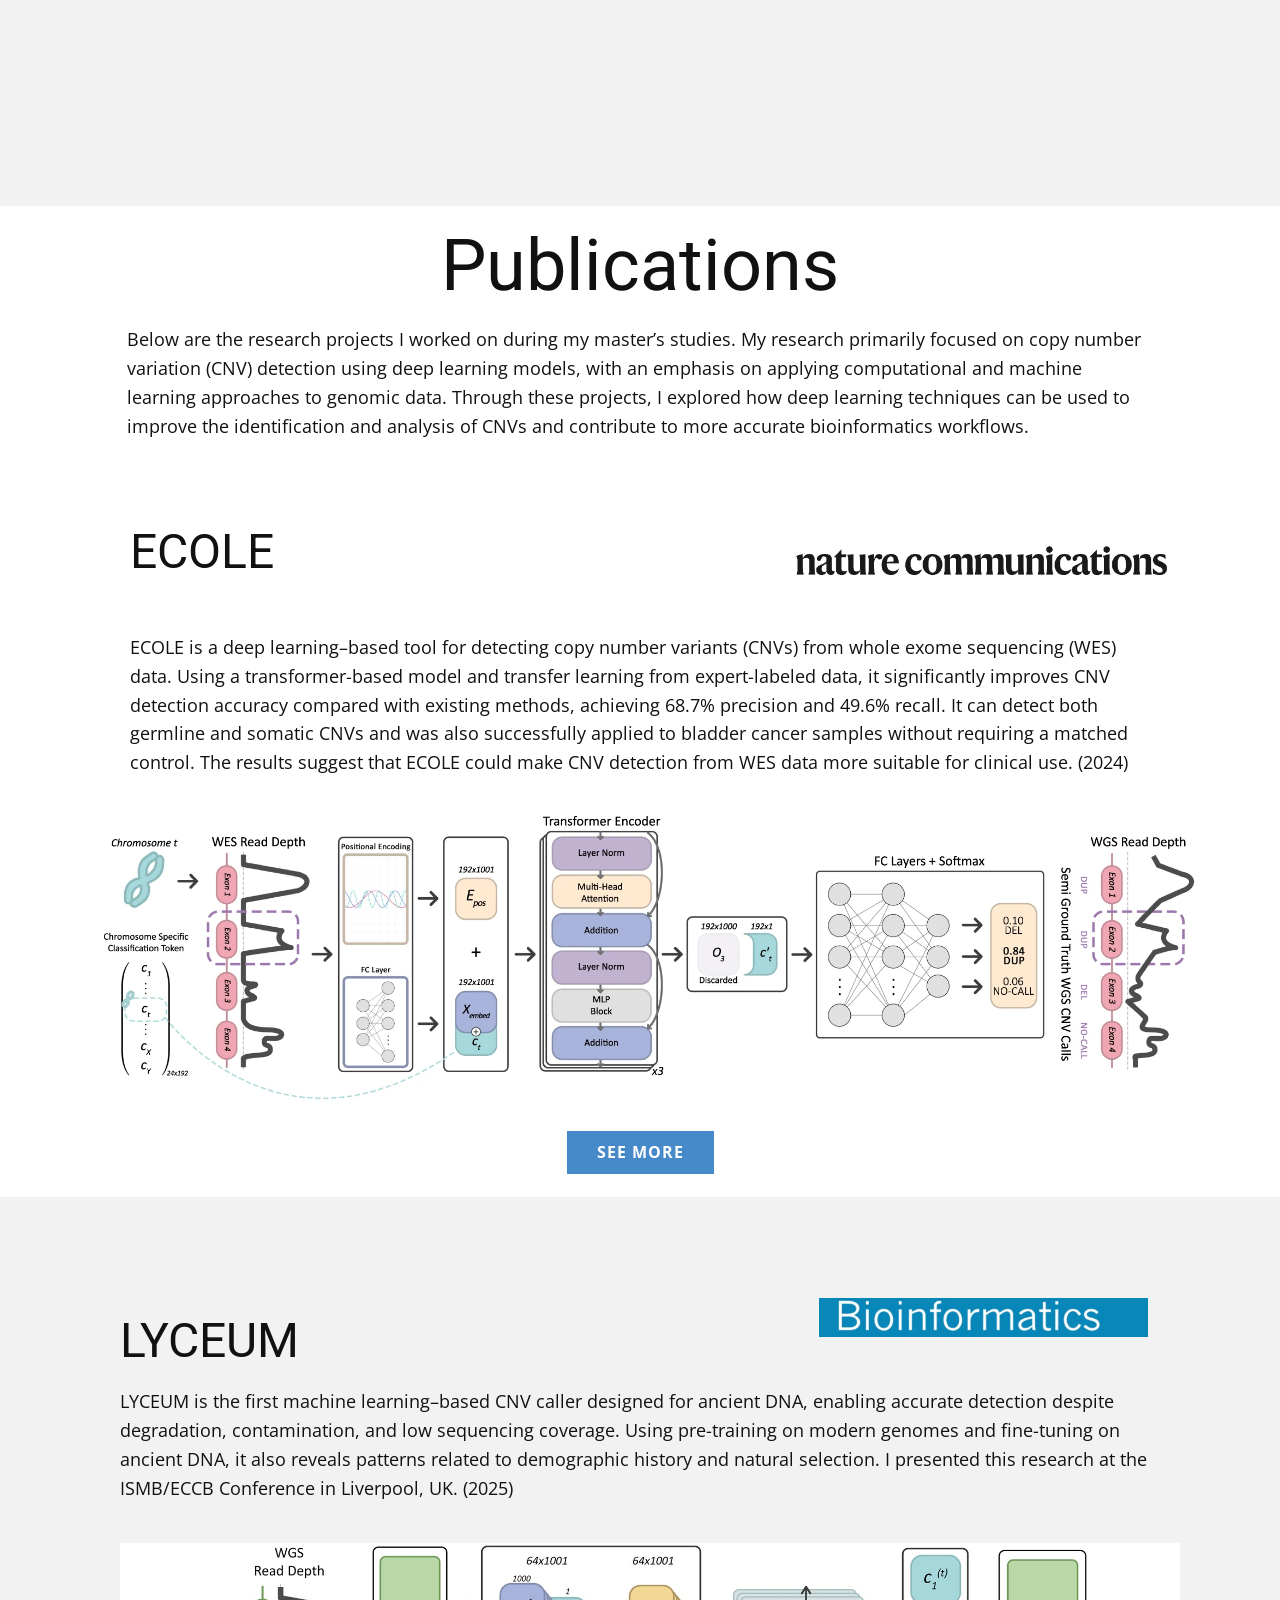
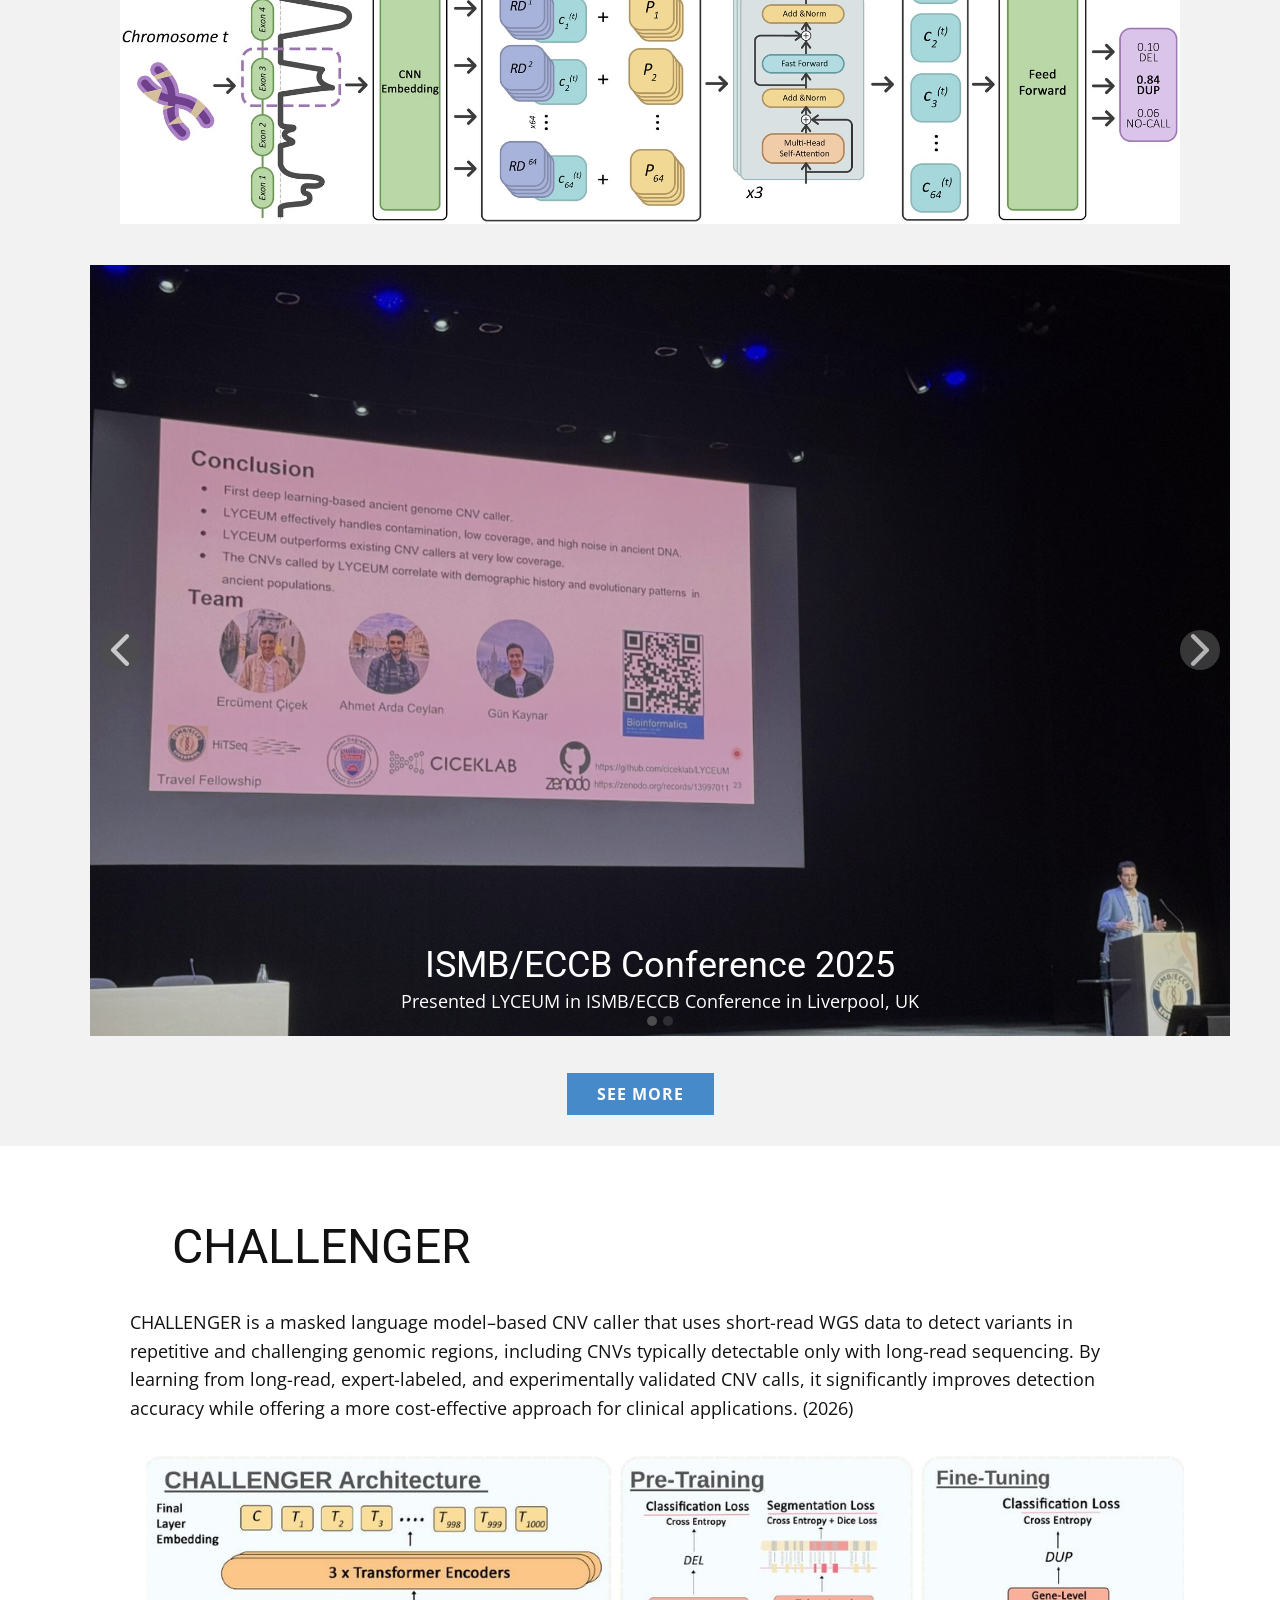
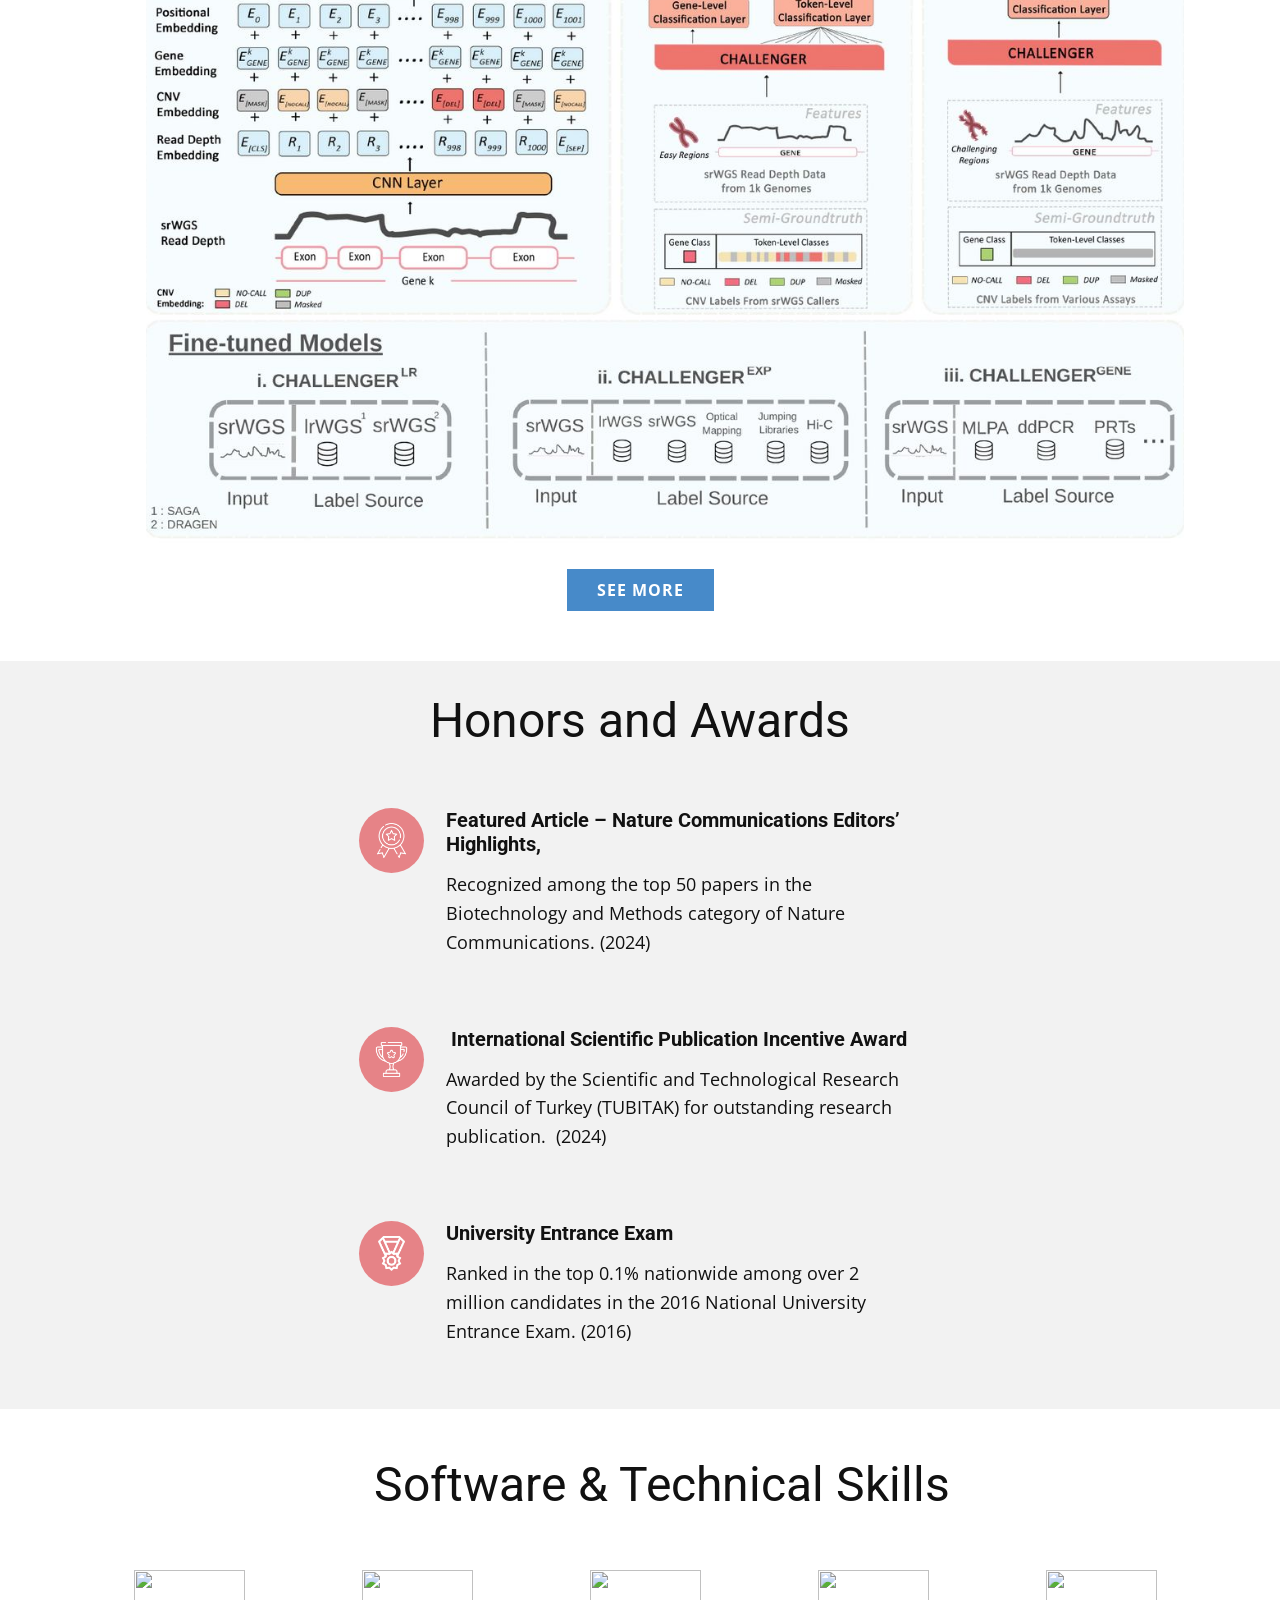
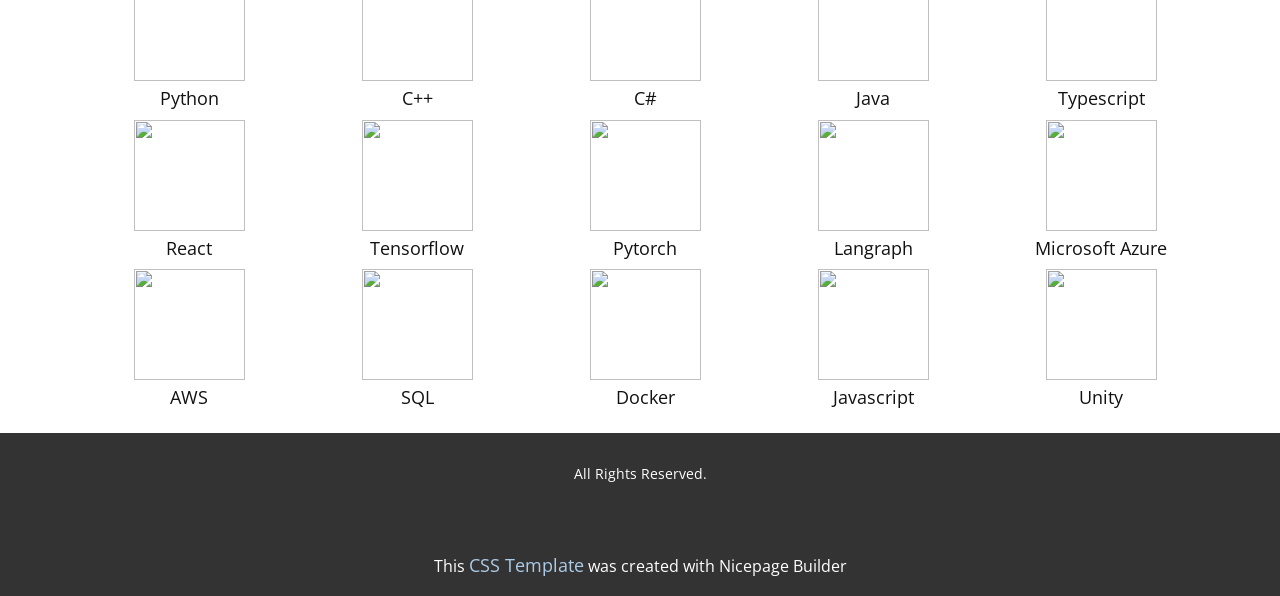
==== commit 126f9e7d: "Add files via upload" ====
--- a/index.html
+++ b/index.html
@@ -196,7 +196,7 @@
     </section>
     <section class="u-clearfix u-section-2" id="education-block--experience">
       <div class="u-clearfix u-sheet u-valign-middle-xs u-sheet-1">
-        <div class="u-align-center u-container-align-center-xl u-container-style u-expanded-width-xs u-group u-opacity u-opacity-80 u-palette-5-light-2 u-radius u-shape-round u-group-1">
+        <div class="u-align-center u-container-style u-expanded-width-xs u-group u-opacity u-opacity-80 u-palette-5-light-2 u-radius u-shape-round u-group-1">
           <div class="u-container-layout u-container-layout-1">
             <h2 class="u-custom-font u-font-montserrat u-text u-text-default u-text-1">Education</h2>
             <div class="u-clearfix u-group-elements u-group-elements-1">
@@ -224,61 +224,49 @@
             </div>
           </div>
         </div>
-        <div class="u-clearfix u-group-elements u-hidden-lg u-hidden-md u-hidden-sm u-hidden-xs u-group-elements-4">
-          <div class="custom-expanded u-border-5 u-border-palette-5-light-1 u-shape u-shape-bottom u-shape-left u-shape-line u-shape-right u-shape-4"></div>
-          <div class="u-rotation-parent u-rotation-parent-2">
-            <div class="u-border-5 u-border-palette-5-light-1 u-shape u-shape-bottom u-shape-left u-shape-line u-shape-right u-shape-5"></div>
-          </div>
-        </div>
-        <div class="u-clearfix u-group-elements u-hidden-lg u-hidden-md u-hidden-sm u-hidden-xs u-group-elements-5">
-          <div class="u-border-5 u-border-palette-5-light-1 u-expanded-width u-shape u-shape-bottom u-shape-left u-shape-line u-shape-right u-shape-6"></div>
-          <div class="u-rotation-parent u-rotation-parent-3">
-            <div class="u-border-5 u-border-palette-5-light-1 u-shape u-shape-bottom u-shape-left u-shape-line u-shape-right u-shape-7"></div>
-          </div>
-        </div>
         <div class="u-align-center u-container-style u-expanded-width-xs u-group u-opacity u-opacity-80 u-palette-5-light-2 u-radius u-shape-round u-group-2">
           <div class="u-container-layout u-container-layout-2">
             <h2 class="u-custom-font u-font-montserrat u-text u-text-8"> Professional Experience</h2>
-            <div class="u-clearfix u-group-elements u-group-elements-6">
+            <div class="u-clearfix u-group-elements u-group-elements-4">
               <p class="u-align-left u-text u-text-9"> Graduate Resarch/Teaching Assistant&nbsp;<br><span style="font-size: 0.875rem;"></span>
               </p>
               <p class="u-align-left u-text u-text-custom-color-5 u-text-10">CICEKLAB,&nbsp;<br>Bilkent University
               </p><span class="u-file-icon u-icon u-text-palette-5-dark-1 u-icon-3"><img src="images/2278049-ee98975a.png" alt=""></span>
               <p class="u-align-left u-text u-text-default u-text-palette-5-dark-1 u-text-11">2023 - 2026</p>
             </div>
-            <div class="u-border-2 u-border-grey-75 u-color-var u-preserve-proportions u-shape u-shape-circle u-shape-8"></div>
-            <div class="u-border-2 u-border-grey-75 u-color-var u-preserve-proportions u-shape u-shape-circle u-shape-9"></div>
-            <div class="u-clearfix u-group-elements u-group-elements-7">
+            <div class="u-border-2 u-border-grey-75 u-color-var u-preserve-proportions u-shape u-shape-circle u-shape-4"></div>
+            <div class="u-border-2 u-border-grey-75 u-color-var u-preserve-proportions u-shape u-shape-circle u-shape-5"></div>
+            <div class="u-clearfix u-group-elements u-group-elements-5">
               <p class="u-align-left u-text u-text-12"> R&amp;D Project Engineer&nbsp;<br><span style="font-size: 0.875rem;"></span>
               </p>
               <p class="u-align-left u-text u-text-custom-color-5 u-text-13">Arcelik Global<br>
               </p><span class="u-file-icon u-icon u-text-palette-5-dark-1 u-icon-4"><img src="images/2278049-ee98975a.png" alt=""></span>
               <p class="u-align-left u-text u-text-default u-text-palette-5-dark-1 u-text-14">2022 - 2023</p>
             </div>
-            <div class="u-clearfix u-group-elements u-group-elements-8">
+            <div class="u-clearfix u-group-elements u-group-elements-6">
               <p class="u-align-left u-text u-text-15">Resarch Intern<span style="font-size: 0.875rem;"></span>
               </p>
               <p class="u-align-left u-text u-text-custom-color-5 u-text-16"> La Jolla Institute for Immunology, CA, US</p><span class="u-file-icon u-icon u-text-palette-5-dark-1 u-icon-5"><img src="images/2278049-ee98975a.png" alt=""></span>
               <p class="u-align-left u-text u-text-default u-text-palette-5-dark-1 u-text-17">2021</p>
             </div>
-            <div class="u-border-2 u-border-grey-75 u-color-var u-preserve-proportions u-shape u-shape-circle u-shape-10"></div>
-            <div class="u-border-2 u-border-grey-75 u-color-var u-preserve-proportions u-shape u-shape-circle u-shape-11"></div>
-            <div class="u-clearfix u-group-elements u-group-elements-9">
+            <div class="u-border-2 u-border-grey-75 u-color-var u-preserve-proportions u-shape u-shape-circle u-shape-6"></div>
+            <div class="u-border-2 u-border-grey-75 u-color-var u-preserve-proportions u-shape u-shape-circle u-shape-7"></div>
+            <div class="u-clearfix u-group-elements u-group-elements-7">
               <p class="u-align-left u-text u-text-18">Resarch Intern<br><span style="font-size: 0.875rem;"></span>
               </p>
               <p class="u-align-left u-text u-text-custom-color-5 u-text-19"> KOVAN Robotics Resarch Lab.<br>
               </p><span class="u-file-icon u-icon u-text-palette-5-dark-1 u-icon-6"><img src="images/2278049-ee98975a.png" alt=""></span>
               <p class="u-align-left u-text u-text-default u-text-palette-5-dark-1 u-text-20">2020</p>
             </div>
-            <div class="u-clearfix u-group-elements u-group-elements-10">
+            <div class="u-clearfix u-group-elements u-group-elements-8">
               <p class="u-align-left u-text u-text-21">Software Engineer Intern<span style="font-size: 0.875rem;"></span>
               </p>
               <p class="u-align-left u-text u-text-custom-color-5 u-text-22">Akbank </p><span class="u-file-icon u-icon u-text-palette-5-dark-1 u-icon-7"><img src="images/2278049-ee98975a.png" alt=""></span>
               <p class="u-align-left u-text u-text-default u-text-palette-5-dark-1 u-text-23">2020</p>
             </div>
-            <div class="u-border-2 u-border-grey-75 u-color-var u-preserve-proportions u-shape u-shape-circle u-shape-12"></div>
-            <div class="u-rotation-parent u-rotation-parent-4">
-              <div class="u-border-3 u-border-color-var u-shape u-shape-bottom u-shape-left u-shape-line u-shape-right u-shape-13"></div>
+            <div class="u-border-2 u-border-grey-75 u-color-var u-preserve-proportions u-shape u-shape-circle u-shape-8"></div>
+            <div class="u-rotation-parent u-rotation-parent-2">
+              <div class="u-border-3 u-border-color-var u-shape u-shape-bottom u-shape-left u-shape-line u-shape-right u-shape-9"></div>
             </div>
           </div>
         </div>
--- a/index.css
+++ b/index.css
@@ -81,10 +81,10 @@
 
 .u-section-2 .u-group-1 {
   --radius: 30px;
-  width: 533px;
+  width: 627px;
   min-height: 506px;
   height: auto;
-  margin: 49px auto 0 76px;
+  margin: 48px auto 0;
 }
 
 .u-section-2 .u-container-layout-1 {
@@ -101,7 +101,7 @@
   width: 172px;
   min-height: 99px;
   height: auto;
-  margin: 26px auto 0 23px;
+  margin: 49px auto 0 62px;
 }
 
 .u-section-2 .u-text-2 {
@@ -133,7 +133,7 @@
   width: 172px;
   min-height: 122px;
   height: auto;
-  margin: 65px 12px 0 auto;
+  margin: 41px 58px 0 auto;
 }
 
 .u-section-2 .u-text-5 {
@@ -165,7 +165,7 @@
   width: 20px;
   min-height: 198px;
   height: auto;
-  margin: -245px auto 0 220px;
+  margin: -262px auto 0;
 }
 
 .u-section-2 .u-shape-1 {
@@ -197,70 +197,12 @@
   --color-var: #6db8ff;
 }
 
-.u-section-2 .u-group-elements-4 {
-  width: 276px;
-  min-height: 5px;
-  height: auto;
-  margin: -264px 230px 0 auto;
-}
-
-.u-section-2 .u-shape-4 {
-  width: 276px;
-  height: 6px;
-  border-top-style: dashed;
-  margin: 0 auto 0 0;
-}
-
-.u-section-2 .u-rotation-parent-2 {
-  animation-timing-function: ease;
-  width: 5px;
-  height: 276px;
-  margin: 0 0 0 auto;
-}
-
-.u-section-2 .u-shape-5 {
-  width: 276px;
-  height: 6px;
-  border-top-style: dashed;
-  transform-origin: center center;
-  transform: translateX(-50%) translateY(-50%) rotate(90deg);
-}
-
-.u-section-2 .u-group-elements-5 {
-  width: 276px;
-  min-height: 5px;
-  height: auto;
-  margin: 278px auto 0 155px;
-}
-
-.u-section-2 .u-shape-6 {
-  height: 5px;
-  border-top-style: dashed;
-  margin-top: 2px;
-  margin-bottom: 0;
-}
-
-.u-section-2 .u-rotation-parent-3 {
-  animation-timing-function: ease;
-  width: 5px;
-  height: 276px;
-  margin: -276px auto 0 0;
-}
-
-.u-section-2 .u-shape-7 {
-  width: 276px;
-  height: 6px;
-  border-top-style: dashed;
-  transform-origin: center center;
-  transform: translateX(-50%) translateY(-50%) rotate(90deg);
-}
-
 .u-section-2 .u-group-2 {
   --radius: 30px;
   width: 627px;
   min-height: 805px;
   height: auto;
-  margin: -266px 33px 55px auto;
+  margin: 57px auto 35px;
 }
 
 .u-section-2 .u-container-layout-2 {
@@ -273,7 +215,7 @@
   margin: 44px 135px 0 124px;
 }
 
-.u-section-2 .u-group-elements-6 {
+.u-section-2 .u-group-elements-4 {
   width: 172px;
   min-height: 144px;
   height: auto;
@@ -305,21 +247,21 @@
   margin: -20px auto 0 27px;
 }
 
-.u-section-2 .u-shape-8 {
+.u-section-2 .u-shape-4 {
   width: 20px;
   height: 20px;
   --color-var: #ffdb6d;
   margin: -82px auto 0 254px;
 }
 
-.u-section-2 .u-shape-9 {
+.u-section-2 .u-shape-5 {
   width: 20px;
   height: 20px;
   --color-var: #ffdb6d;
   margin: 102px auto 0 254px;
 }
 
-.u-section-2 .u-group-elements-7 {
+.u-section-2 .u-group-elements-5 {
   width: 172px;
   min-height: 99px;
   height: auto;
@@ -351,7 +293,7 @@
   margin: -20px auto 0 27px;
 }
 
-.u-section-2 .u-group-elements-8 {
+.u-section-2 .u-group-elements-6 {
   width: 152px;
   min-height: 100px;
   height: auto;
@@ -383,21 +325,21 @@
   margin: -20px auto 0 27px;
 }
 
-.u-section-2 .u-shape-10 {
+.u-section-2 .u-shape-6 {
   width: 20px;
   height: 20px;
   --color-var: #ffdb6d;
   margin: -60px auto 0 254px;
 }
 
-.u-section-2 .u-shape-11 {
+.u-section-2 .u-shape-7 {
   width: 20px;
   height: 20px;
   --color-var: #ffdb6d;
   margin: 66px auto 0 254px;
 }
 
-.u-section-2 .u-group-elements-9 {
+.u-section-2 .u-group-elements-7 {
   width: 172px;
   min-height: 100px;
   height: auto;
@@ -429,7 +371,7 @@
   margin: -20px auto 0 27px;
 }
 
-.u-section-2 .u-group-elements-10 {
+.u-section-2 .u-group-elements-8 {
   width: 152px;
   min-height: 99px;
   height: auto;
@@ -461,21 +403,21 @@
   margin: -20px auto 0 27px;
 }
 
-.u-section-2 .u-shape-12 {
+.u-section-2 .u-shape-8 {
   width: 20px;
   height: 20px;
   --color-var: #ffdb6d;
   margin: -53px auto 0 254px;
 }
 
-.u-section-2 .u-rotation-parent-4 {
+.u-section-2 .u-rotation-parent-2 {
   animation-timing-function: ease;
   width: 3px;
   height: 411px;
   margin: -423px auto 0 263px;
 }
 
-.u-section-2 .u-shape-13 {
+.u-section-2 .u-shape-9 {
   width: 411px;
   height: 3px;
   transform-origin: center center;
@@ -490,22 +432,20 @@
 
   .u-section-2 .u-group-1 {
     margin-top: 81px;
-    margin-left: auto;
     height: auto;
   }
 
   .u-section-2 .u-group-elements-1 {
-    margin-top: 49px;
-    margin-left: 26px;
+    margin-left: 82px;
   }
 
   .u-section-2 .u-group-elements-2 {
-    margin-top: 59px;
-    margin-right: 14px;
+    margin-top: 60px;
+    margin-right: 54px;
   }
 
   .u-section-2 .u-group-elements-3 {
-    margin-top: -249px;
+    margin-top: -250px;
   }
 
   .u-section-2 .u-shape-1 {
@@ -516,13 +456,8 @@
     height: NaNpx;
   }
 
-  .u-section-2 .u-group-elements-5 {
-    margin-top: 0;
-  }
-
   .u-section-2 .u-group-2 {
     margin-top: 79px;
-    margin-right: auto;
     margin-bottom: 52px;
     height: auto;
   }
@@ -538,45 +473,54 @@
     margin-left: 100px;
   }
 
-  .u-section-2 .u-group-elements-6 {
+  .u-section-2 .u-group-elements-4 {
     margin-top: 43px;
   }
 
-  .u-section-2 .u-shape-8 {
+  .u-section-2 .u-shape-4 {
     margin-top: -76px;
     margin-left: 255px;
   }
 
-  .u-section-2 .u-shape-9 {
+  .u-section-2 .u-shape-5 {
+    margin-left: 255px;
+  }
+
+  .u-section-2 .u-group-elements-5 {
+    margin-top: -58px;
+    margin-right: 81px;
+  }
+
+  .u-section-2 .u-shape-6 {
+    margin-top: -54px;
+    margin-left: 255px;
+  }
+
+  .u-section-2 .u-shape-7 {
     margin-left: 255px;
   }
 
   .u-section-2 .u-group-elements-7 {
     margin-top: -58px;
-    margin-right: 81px;
-  }
-
-  .u-section-2 .u-shape-10 {
-    margin-top: -54px;
-    margin-left: 255px;
-  }
-
-  .u-section-2 .u-shape-11 {
-    margin-left: 255px;
-  }
-
-  .u-section-2 .u-group-elements-9 {
-    margin-top: -58px;
     margin-right: 96px;
   }
 
-  .u-section-2 .u-shape-12 {
+  .u-section-2 .u-shape-8 {
     margin-top: -47px;
     margin-left: 255px;
   }
 }
 
 @media (max-width: 991px) {
+  .u-section-2 .u-group-elements-1 {
+    margin-left: 60px;
+  }
+
+  .u-section-2 .u-group-elements-2 {
+    margin-top: 59px;
+    margin-right: 42px;
+  }
+
   .u-section-2 .u-text-8 {
     margin-right: 102px;
     margin-left: 118px;
@@ -584,6 +528,10 @@
 }
 
 @media (max-width: 767px) {
+  .u-section-2 .u-group-1 {
+    width: 540px;
+  }
+
   .u-section-2 .u-container-layout-1 {
     padding-left: 10px;
     padding-right: 10px;
@@ -638,15 +586,6 @@
   .u-section-2 .u-group-elements-3 {
     margin-top: -236px;
     margin-right: 80px;
-    margin-left: auto;
-  }
-
-  .u-section-2 .u-group-elements-4 {
-    margin-right: 64px;
-  }
-
-  .u-section-2 .u-group-elements-5 {
-    margin-left: 64px;
   }
 
   .u-section-2 .u-group-2 {
@@ -663,50 +602,50 @@
     margin-right: auto;
   }
 
-  .u-section-2 .u-group-elements-6 {
+  .u-section-2 .u-group-elements-4 {
     min-height: 136px;
     margin-top: 41px;
     margin-left: 51px;
   }
 
-  .u-section-2 .u-shape-8 {
+  .u-section-2 .u-shape-4 {
     margin-top: -89px;
     margin-right: 68px;
     margin-left: auto;
   }
 
-  .u-section-2 .u-shape-9 {
+  .u-section-2 .u-shape-5 {
     margin-top: 134px;
     margin-right: 69px;
     margin-left: auto;
   }
 
-  .u-section-2 .u-group-elements-7 {
+  .u-section-2 .u-group-elements-5 {
     min-height: 94px;
     margin-top: -49px;
     margin-right: auto;
     margin-left: 51px;
   }
 
-  .u-section-2 .u-group-elements-8 {
+  .u-section-2 .u-group-elements-6 {
     min-height: 97px;
     margin-top: 22px;
     margin-left: 51px;
   }
 
-  .u-section-2 .u-shape-10 {
+  .u-section-2 .u-shape-6 {
     margin-top: -68px;
     margin-right: 69px;
     margin-left: auto;
   }
 
-  .u-section-2 .u-shape-11 {
+  .u-section-2 .u-shape-7 {
     margin-top: 96px;
     margin-right: 69px;
     margin-left: auto;
   }
 
-  .u-section-2 .u-group-elements-9 {
+  .u-section-2 .u-group-elements-7 {
     min-height: 98px;
     margin-top: -42px;
     margin-right: auto;
@@ -722,26 +661,26 @@
     margin-top: 7px;
   }
 
-  .u-section-2 .u-group-elements-10 {
+  .u-section-2 .u-group-elements-8 {
     min-height: 94px;
     margin-top: 22px;
     margin-left: 51px;
   }
 
-  .u-section-2 .u-shape-12 {
+  .u-section-2 .u-shape-8 {
     margin-top: -49px;
     margin-right: 69px;
     margin-left: auto;
   }
 
-  .u-section-2 .u-rotation-parent-4 {
+  .u-section-2 .u-rotation-parent-2 {
     height: 530px;
     margin-top: -535px;
     margin-right: 78px;
     margin-left: auto;
   }
 
-  .u-section-2 .u-shape-13 {
+  .u-section-2 .u-shape-9 {
     width: 530px;
   }
 }.u-section-3 .u-sheet-1 {
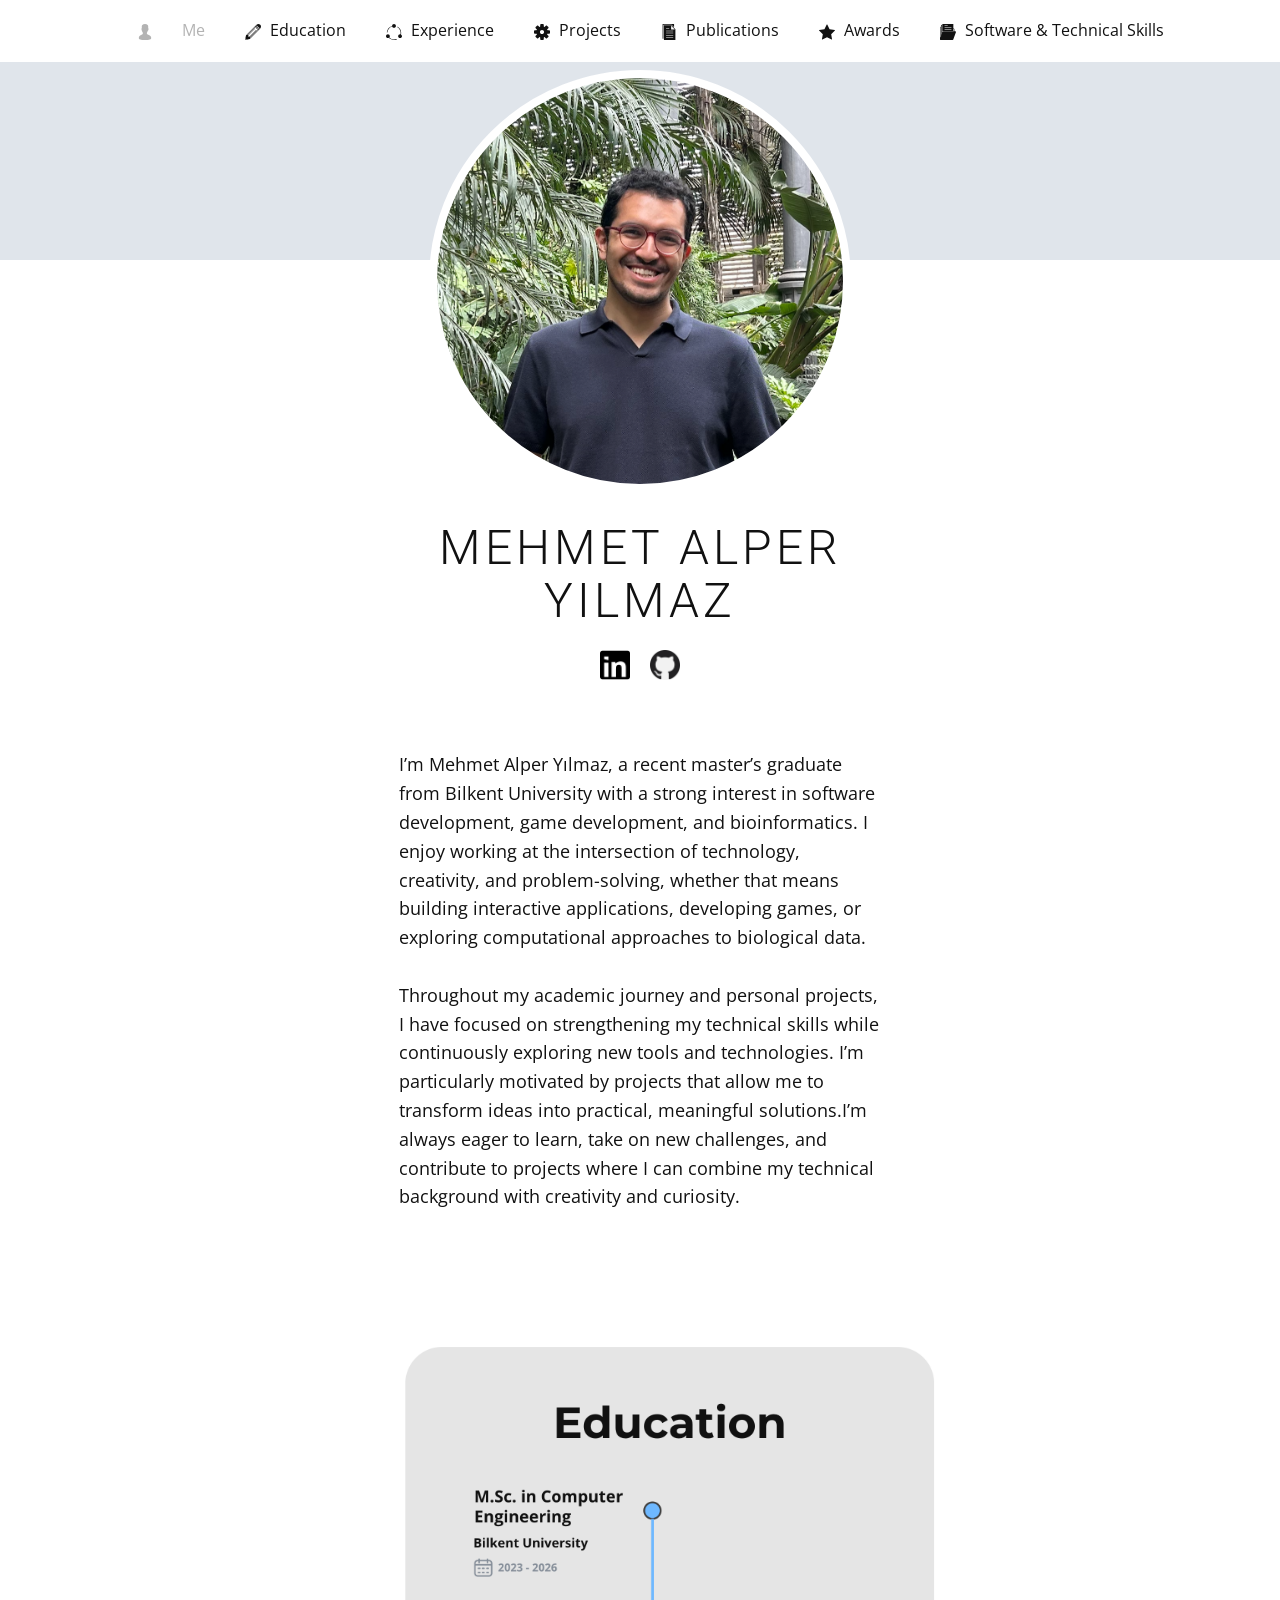
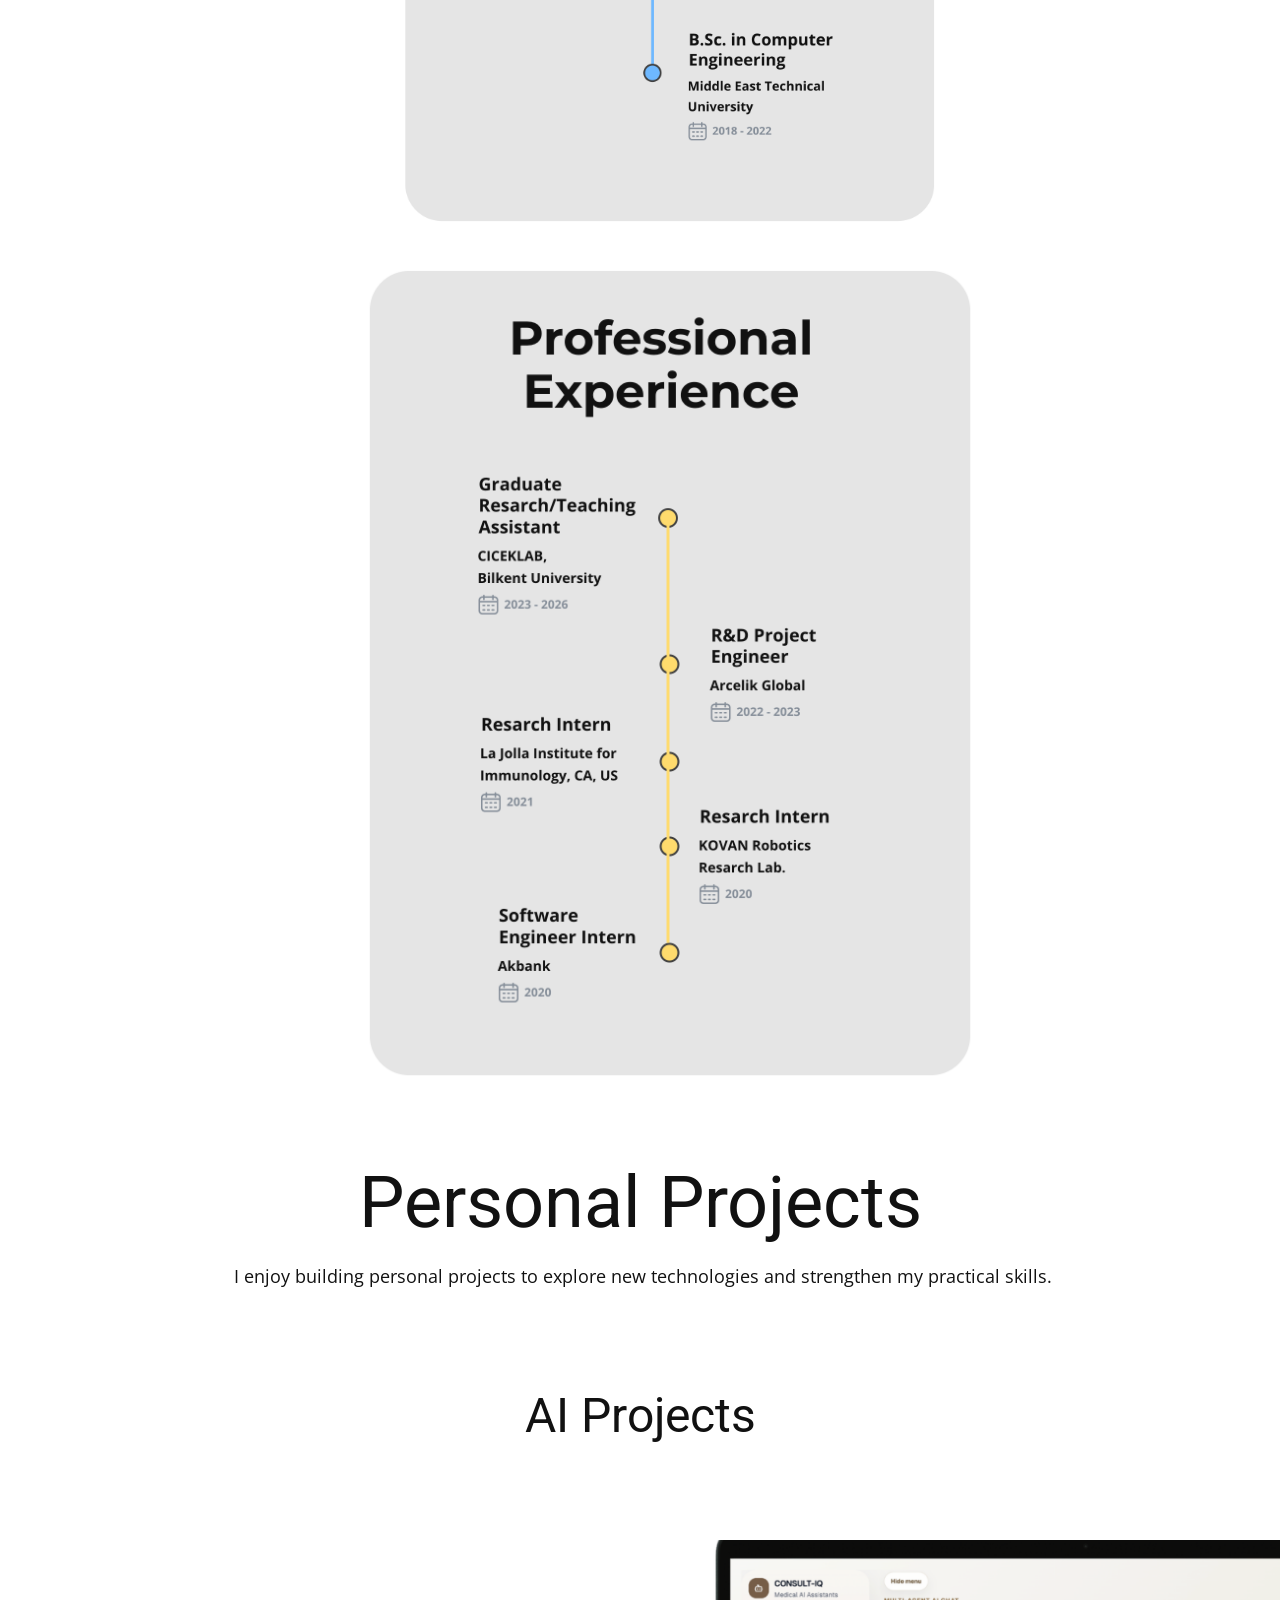
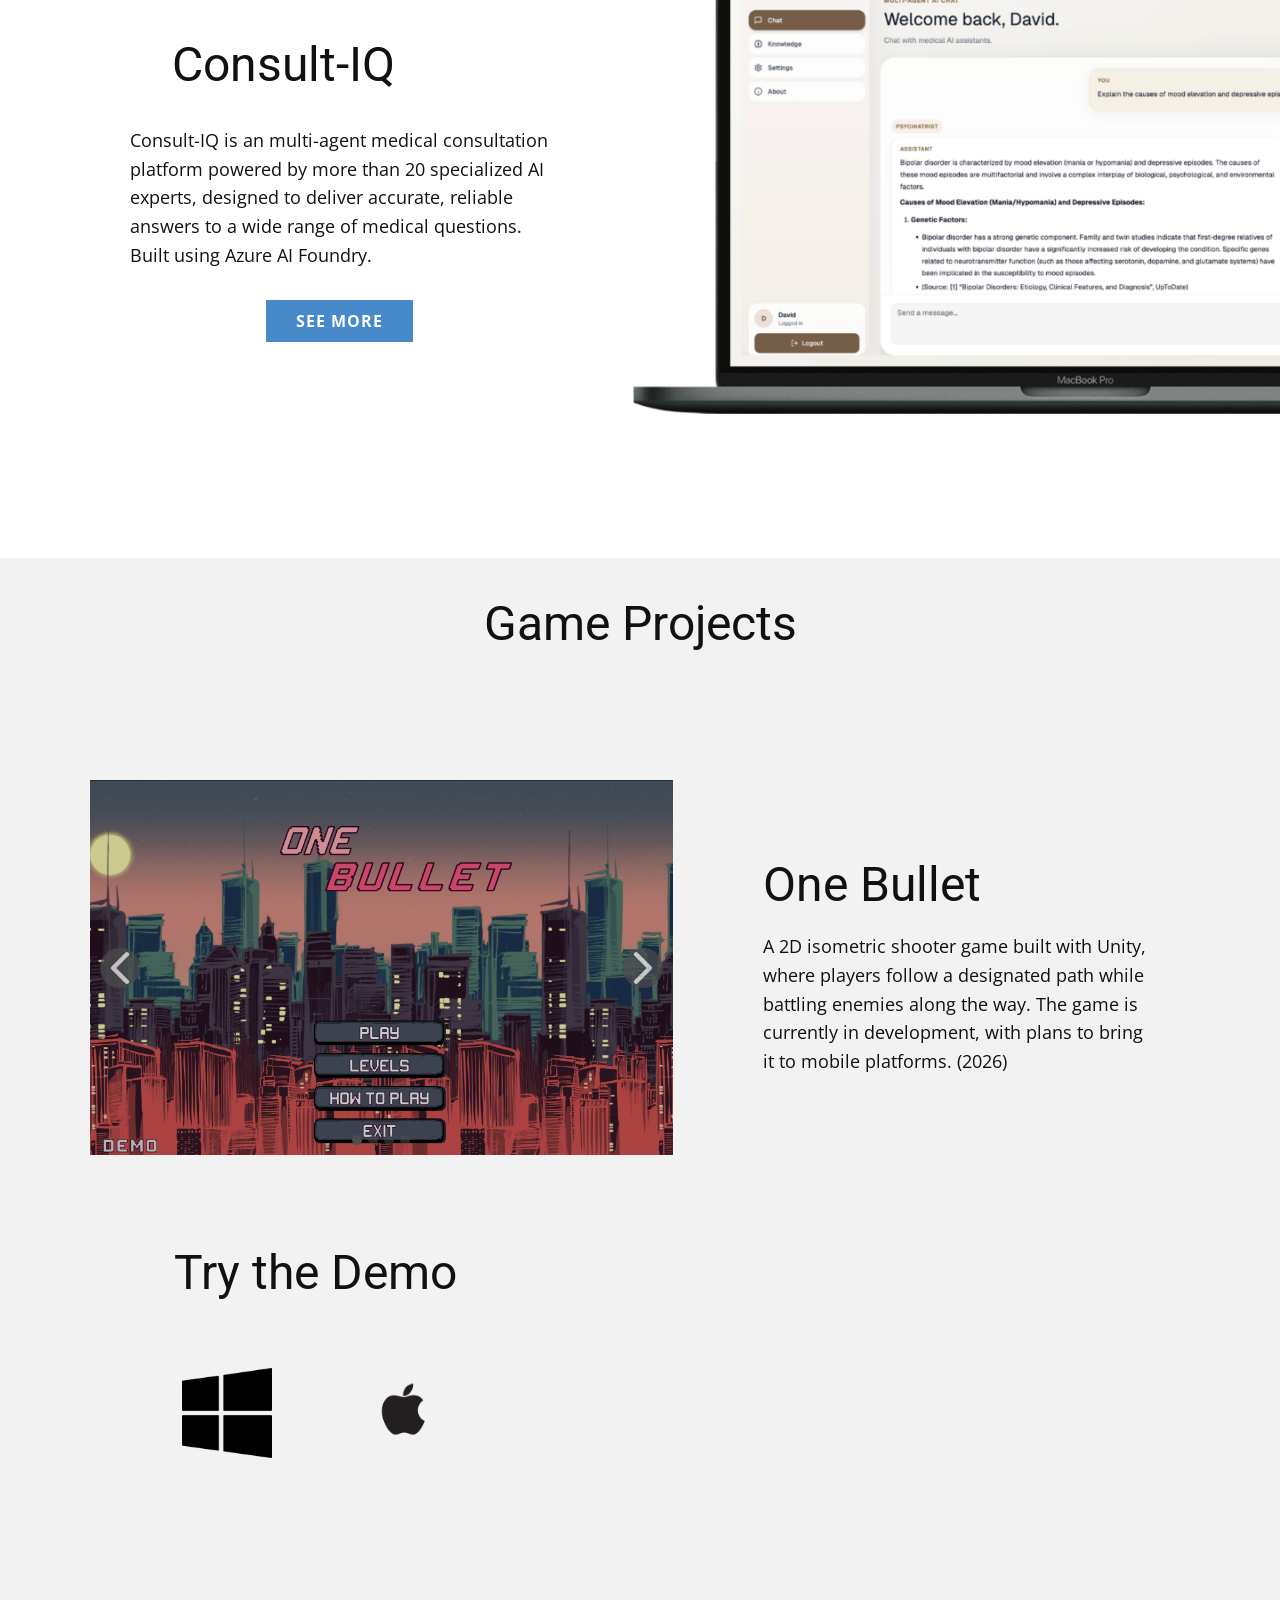
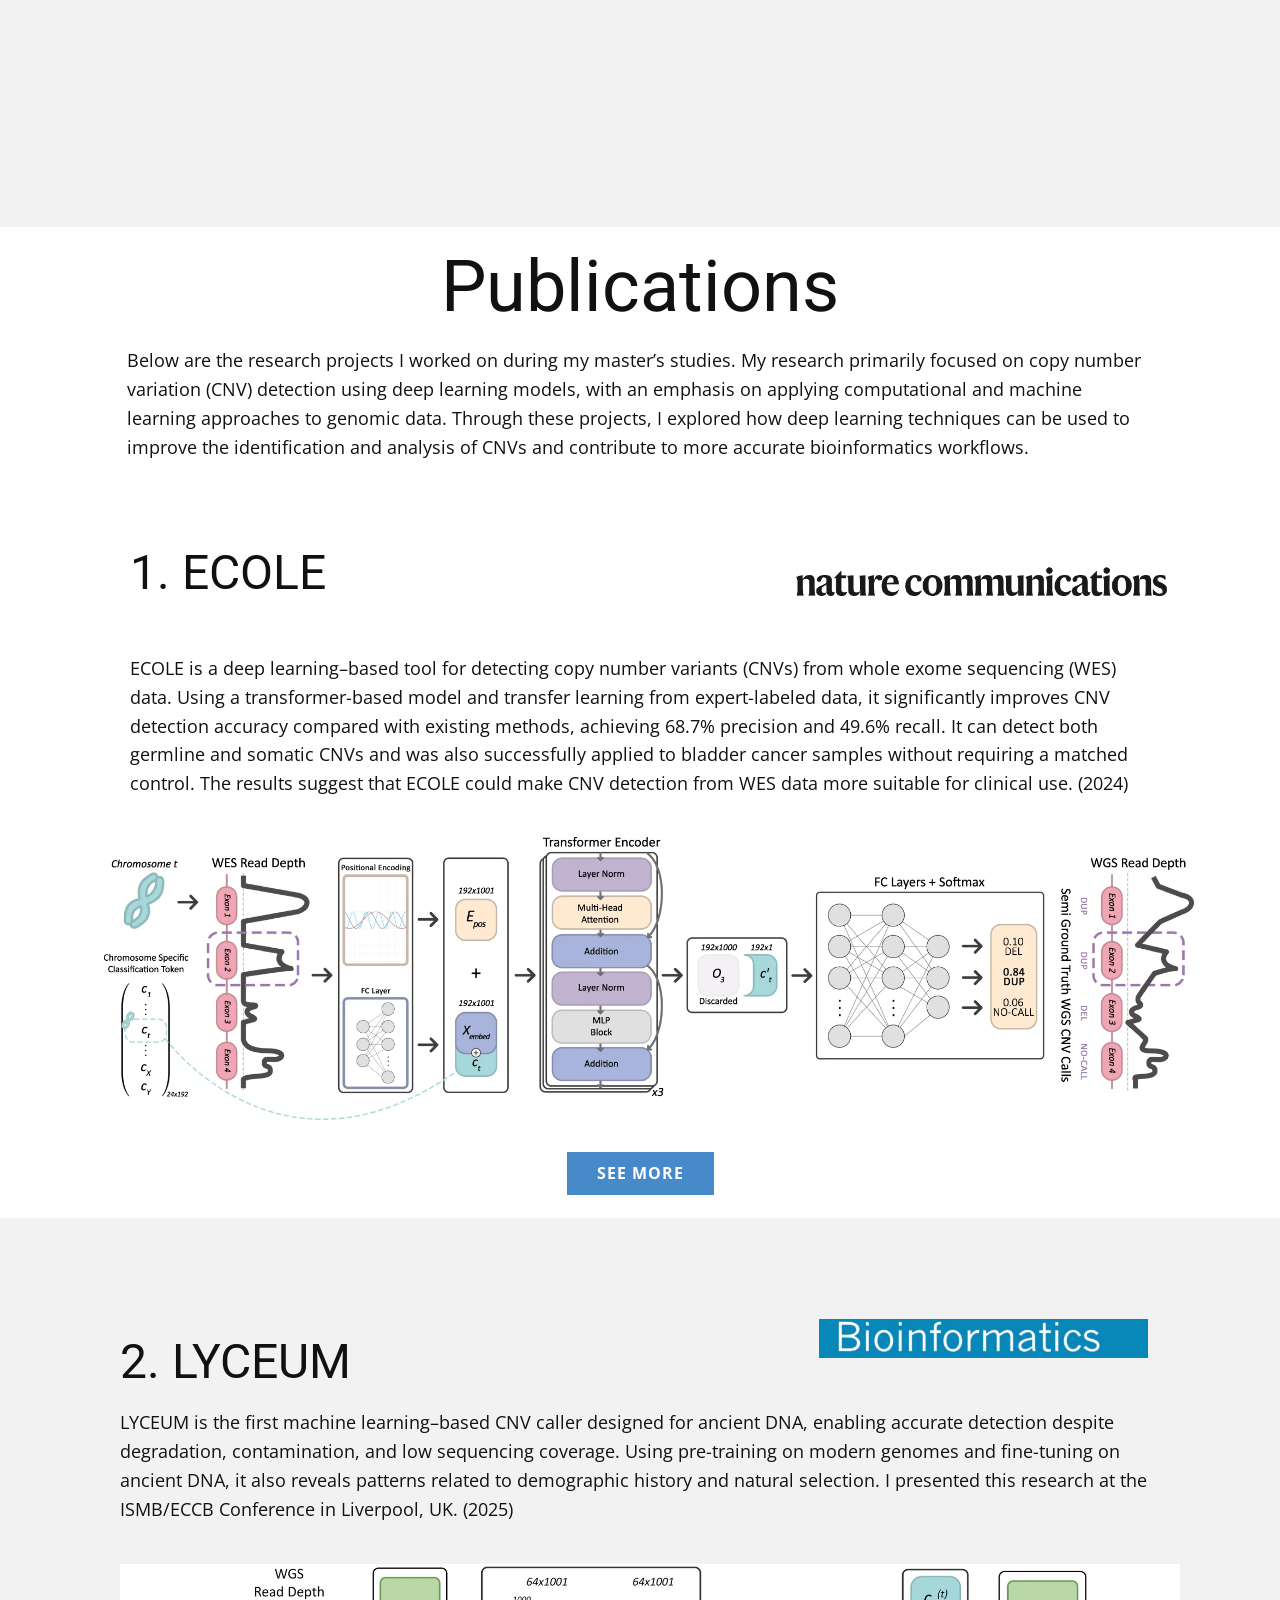
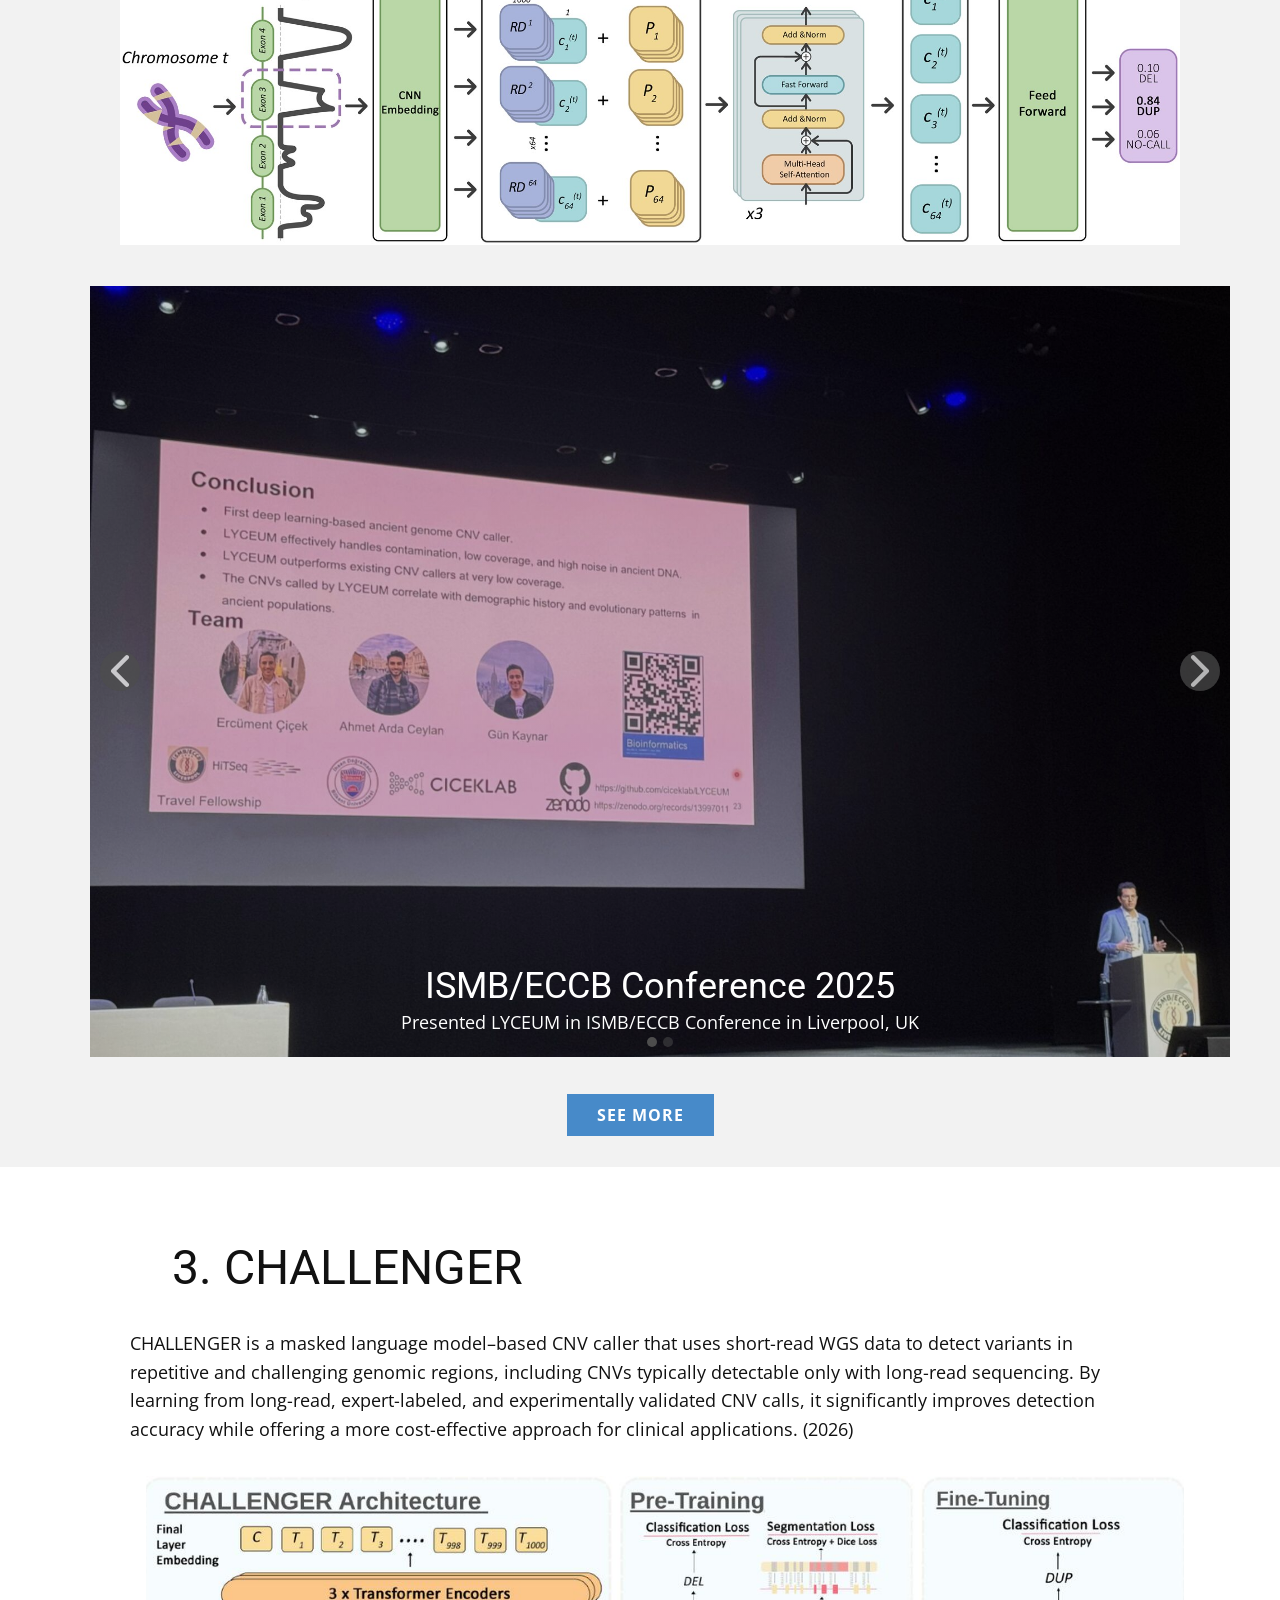
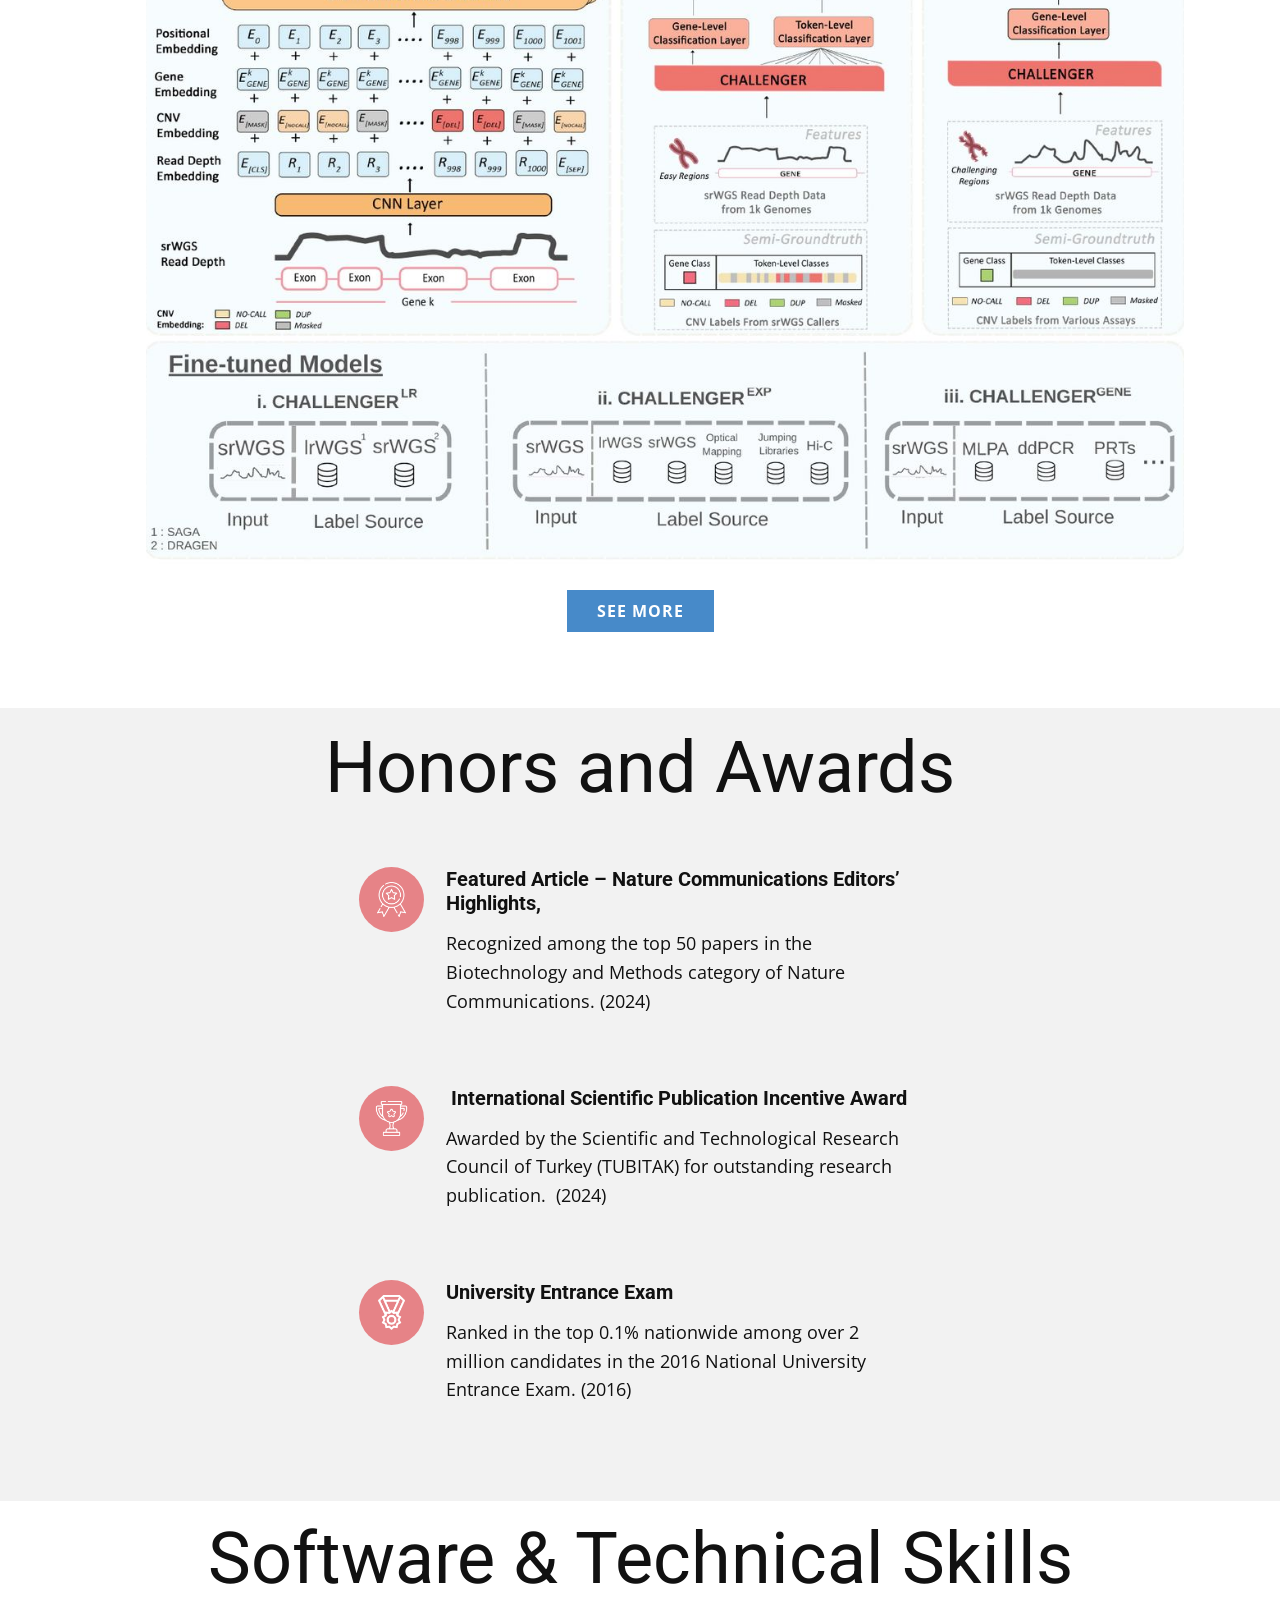
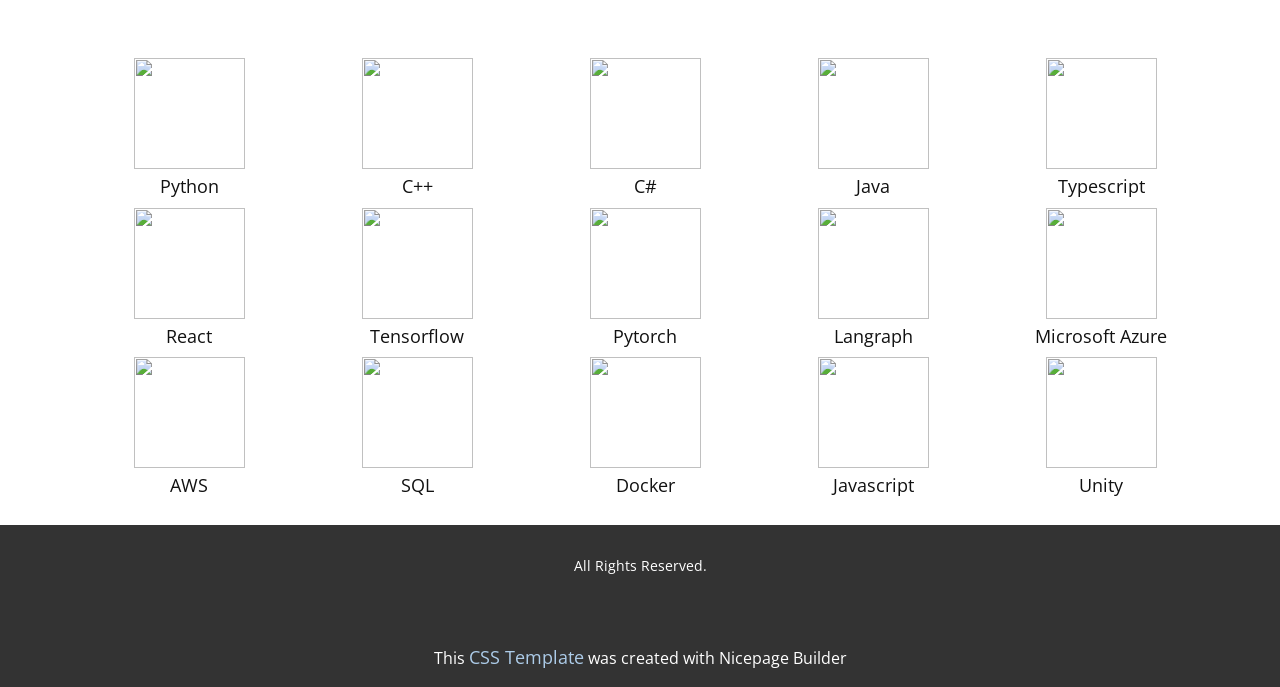
==== commit 7f4457f5: "Add files via upload" ====
--- a/index.html
+++ b/index.html
@@ -25,7 +25,7 @@
     
     
     
-    <link id="u-page-google-font" rel="stylesheet" href="https://fonts.googleapis.com/css2?display=swap&amp;family=Roboto:ital,wght@0,100;0,200;0,300;0,400;0,500;0,600;0,700;0,800;0,900;1,100;1,200;1,300;1,400;1,500;1,600;1,700;1,800;1,900&amp;family=Open+Sans:ital,wght@0,300;0,400;0,500;0,600;0,700;0,800;1,300;1,400;1,500;1,600;1,700;1,800&amp;family=Montserrat:ital,wght@0,100;0,200;0,300;0,400;0,500;0,600;0,700;0,800;0,900;1,100;1,200;1,300;1,400;1,500;1,600;1,700;1,800;1,900">
+    <link id="u-page-google-font" rel="stylesheet" href="https://fonts.googleapis.com/css2?display=swap&amp;family=Roboto:ital,wght@0,100;0,200;0,300;0,400;0,500;0,600;0,700;0,800;0,900;1,100;1,200;1,300;1,400;1,500;1,600;1,700;1,800;1,900&amp;family=Open+Sans:ital,wght@0,300;0,400;0,500;0,600;0,700;0,800;1,300;1,400;1,500;1,600;1,700;1,800">
     <script type="application/ld+json">{
 		"@context": "http://schema.org",
 		"@type": "Organization",
@@ -195,81 +195,9 @@
       </p>
     </section>
     <section class="u-clearfix u-section-2" id="education-block--experience">
-      <div class="u-clearfix u-sheet u-valign-middle-xs u-sheet-1">
-        <div class="u-align-center u-container-style u-expanded-width-xs u-group u-opacity u-opacity-80 u-palette-5-light-2 u-radius u-shape-round u-group-1">
-          <div class="u-container-layout u-container-layout-1">
-            <h2 class="u-custom-font u-font-montserrat u-text u-text-default u-text-1">Education</h2>
-            <div class="u-clearfix u-group-elements u-group-elements-1">
-              <p class="u-align-left u-text u-text-2"> M.Sc. in Computer Engineering<br><span style="font-size: 0.875rem;"></span>
-              </p>
-              <p class="u-align-left u-text u-text-custom-color-5 u-text-3">Bilkent University</p><span class="u-file-icon u-icon u-text-palette-5-dark-1 u-icon-1"><img src="images/2278049-ee98975a.png" alt=""></span>
-              <p class="u-align-left u-text u-text-default u-text-palette-5-dark-1 u-text-4">2023 - 2026</p>
-            </div>
-            <div class="u-clearfix u-group-elements u-group-elements-2">
-              <p class="u-align-left u-text u-text-5"> B.Sc. in Computer Engineering<br><span style="font-size: 0.875rem;"></span>
-              </p>
-              <p class="u-align-left u-text u-text-custom-color-5 u-text-6">Middle East Technical University</p><span class="u-file-icon u-icon u-text-palette-5-dark-1 u-icon-2"><img src="images/2278049-ee98975a.png" alt=""></span>
-              <p class="u-align-left u-text u-text-default u-text-palette-5-dark-1 u-text-7">2018 - 2022</p>
-            </div>
-            <div class="u-align-center u-clearfix u-group-elements u-group-elements-3">
-              <div class="u-align-center u-border-2 u-border-grey-75 u-color-var u-expanded-width u-preserve-proportions u-shape u-shape-circle u-shape-1">
-                <div class="u-preserve-proportions-child" style="padding-top: 100%;"></div>
-              </div>
-              <div class="u-align-center u-rotation-parent u-rotation-parent-1">
-                <div class="u-border-3 u-border-color-var u-shape u-shape-bottom u-shape-left u-shape-line u-shape-right u-shape-2"></div>
-              </div>
-              <div class="u-align-center u-border-2 u-border-grey-75 u-color-var u-expanded-width u-preserve-proportions u-shape u-shape-circle u-shape-3">
-                <div class="u-preserve-proportions-child" style="padding-top: 100%;"></div>
-              </div>
-            </div>
-          </div>
-        </div>
-        <div class="u-align-center u-container-style u-expanded-width-xs u-group u-opacity u-opacity-80 u-palette-5-light-2 u-radius u-shape-round u-group-2">
-          <div class="u-container-layout u-container-layout-2">
-            <h2 class="u-custom-font u-font-montserrat u-text u-text-8"> Professional Experience</h2>
-            <div class="u-clearfix u-group-elements u-group-elements-4">
-              <p class="u-align-left u-text u-text-9"> Graduate Resarch/Teaching Assistant&nbsp;<br><span style="font-size: 0.875rem;"></span>
-              </p>
-              <p class="u-align-left u-text u-text-custom-color-5 u-text-10">CICEKLAB,&nbsp;<br>Bilkent University
-              </p><span class="u-file-icon u-icon u-text-palette-5-dark-1 u-icon-3"><img src="images/2278049-ee98975a.png" alt=""></span>
-              <p class="u-align-left u-text u-text-default u-text-palette-5-dark-1 u-text-11">2023 - 2026</p>
-            </div>
-            <div class="u-border-2 u-border-grey-75 u-color-var u-preserve-proportions u-shape u-shape-circle u-shape-4"></div>
-            <div class="u-border-2 u-border-grey-75 u-color-var u-preserve-proportions u-shape u-shape-circle u-shape-5"></div>
-            <div class="u-clearfix u-group-elements u-group-elements-5">
-              <p class="u-align-left u-text u-text-12"> R&amp;D Project Engineer&nbsp;<br><span style="font-size: 0.875rem;"></span>
-              </p>
-              <p class="u-align-left u-text u-text-custom-color-5 u-text-13">Arcelik Global<br>
-              </p><span class="u-file-icon u-icon u-text-palette-5-dark-1 u-icon-4"><img src="images/2278049-ee98975a.png" alt=""></span>
-              <p class="u-align-left u-text u-text-default u-text-palette-5-dark-1 u-text-14">2022 - 2023</p>
-            </div>
-            <div class="u-clearfix u-group-elements u-group-elements-6">
-              <p class="u-align-left u-text u-text-15">Resarch Intern<span style="font-size: 0.875rem;"></span>
-              </p>
-              <p class="u-align-left u-text u-text-custom-color-5 u-text-16"> La Jolla Institute for Immunology, CA, US</p><span class="u-file-icon u-icon u-text-palette-5-dark-1 u-icon-5"><img src="images/2278049-ee98975a.png" alt=""></span>
-              <p class="u-align-left u-text u-text-default u-text-palette-5-dark-1 u-text-17">2021</p>
-            </div>
-            <div class="u-border-2 u-border-grey-75 u-color-var u-preserve-proportions u-shape u-shape-circle u-shape-6"></div>
-            <div class="u-border-2 u-border-grey-75 u-color-var u-preserve-proportions u-shape u-shape-circle u-shape-7"></div>
-            <div class="u-clearfix u-group-elements u-group-elements-7">
-              <p class="u-align-left u-text u-text-18">Resarch Intern<br><span style="font-size: 0.875rem;"></span>
-              </p>
-              <p class="u-align-left u-text u-text-custom-color-5 u-text-19"> KOVAN Robotics Resarch Lab.<br>
-              </p><span class="u-file-icon u-icon u-text-palette-5-dark-1 u-icon-6"><img src="images/2278049-ee98975a.png" alt=""></span>
-              <p class="u-align-left u-text u-text-default u-text-palette-5-dark-1 u-text-20">2020</p>
-            </div>
-            <div class="u-clearfix u-group-elements u-group-elements-8">
-              <p class="u-align-left u-text u-text-21">Software Engineer Intern<span style="font-size: 0.875rem;"></span>
-              </p>
-              <p class="u-align-left u-text u-text-custom-color-5 u-text-22">Akbank </p><span class="u-file-icon u-icon u-text-palette-5-dark-1 u-icon-7"><img src="images/2278049-ee98975a.png" alt=""></span>
-              <p class="u-align-left u-text u-text-default u-text-palette-5-dark-1 u-text-23">2020</p>
-            </div>
-            <div class="u-border-2 u-border-grey-75 u-color-var u-preserve-proportions u-shape u-shape-circle u-shape-8"></div>
-            <div class="u-rotation-parent u-rotation-parent-2">
-              <div class="u-border-3 u-border-color-var u-shape u-shape-bottom u-shape-left u-shape-line u-shape-right u-shape-9"></div>
-            </div>
-          </div>
-        </div>
+      <div class="u-clearfix u-sheet u-sheet-1">
+        <img class="u-align-center-lg u-align-center-md u-align-center-sm u-align-center-xs u-image u-image-contain u-image-default u-image-1" src="images/image2.png" alt="" data-image-width="1432" data-image-height="1290">
+        <img class="u-align-center-lg u-align-center-md u-align-center-sm u-align-center-xs u-image u-image-contain u-image-default u-image-2" src="images/image3.png" alt="" data-image-width="1278" data-image-height="1680">
       </div>
     </section>
     <section class="u-align-center u-clearfix u-container-align-center u-section-3" id="personalproject">
@@ -417,13 +345,13 @@
       </div>
     </section>
     <section class="u-clearfix u-white u-section-9" id="block-18">
-      <div class="u-clearfix u-sheet u-valign-middle-sm u-valign-top-xs u-sheet-1">
+      <div class="u-clearfix u-sheet u-valign-middle-sm u-valign-top-xl u-valign-top-xs u-sheet-1">
         <div class="data-layout-selected u-clearfix u-expanded-width u-gutter-10 u-layout-wrap u-layout-wrap-1">
           <div class="u-layout" style="">
             <div class="u-layout-row" style="">
               <div class="u-align-left-xs u-container-style u-layout-cell u-left-cell u-size-60 u-size-xs-60 u-layout-cell-1" src="">
                 <div class="u-container-layout u-container-layout-1">
-                  <h2 class="u-align-center-lg u-align-center-md u-align-center-sm u-align-center-xl u-text u-text-default u-text-1">ECOLE</h2>
+                  <h2 class="u-align-center-lg u-align-center-md u-align-center-sm u-align-center-xl u-text u-text-default u-text-1">1. ECOLE</h2>
                   <img class="u-image u-image-contain u-image-default u-image-1" src="images/image-2.png" alt="" data-image-width="694" data-image-height="84">
                   <p class="u-align-left-lg u-align-left-md u-align-left-sm u-align-left-xl u-text u-text-2"> ECOLE is a deep learning–based tool for detecting copy number variants (CNVs) from whole exome sequencing (WES) data. Using a transformer-based model and transfer learning from expert-labeled data, it significantly improves CNV detection accuracy compared with existing methods, achieving 68.7% precision and 49.6% recall. It can detect both germline and somatic CNVs and was also successfully applied to bladder cancer samples without requiring a matched control. The results suggest that ECOLE could make CNV detection from WES data more suitable for clinical use. (2024)</p>
                 </div>
@@ -442,7 +370,7 @@
             <div class="u-layout-row">
               <div class="u-container-style u-layout-cell u-size-60 u-layout-cell-1">
                 <div class="u-container-layout u-container-layout-1">
-                  <h2 class="u-align-center u-text u-text-default u-text-1">LYCEUM </h2>
+                  <h2 class="u-align-center u-text u-text-default u-text-1">2. LYCEUM </h2>
                   <img class="custom-expanded u-image u-image-default u-image-1" src="images/image-8.png" alt="" data-image-width="1050" data-image-height="416">
                   <p class="u-align-left u-text u-text-2"> LYCEUM is the first machine learning–based CNV caller designed for ancient DNA, enabling accurate detection despite degradation, contamination, and low sequencing coverage. Using pre-training on modern genomes and fine-tuning on ancient DNA, it also reveals patterns related to demographic history and natural selection. I presented this research at the ISMB/ECCB Conference in Liverpool, UK. (2025)</p>
                   <img class="u-expanded-width-lg u-expanded-width-md u-expanded-width-sm u-expanded-width-xs u-image u-image-contain u-image-default u-image-2" src="images/image-4.png" alt="" data-image-width="2060" data-image-height="546">
@@ -503,7 +431,7 @@
             <div class="u-layout-row" style="">
               <div class="u-container-style u-layout-cell u-left-cell u-size-60 u-size-xs-60 u-layout-cell-1" src="">
                 <div class="u-container-layout u-container-layout-1">
-                  <h2 class="u-align-center u-text u-text-default u-text-1">CHALLENGER </h2>
+                  <h2 class="u-align-center u-text u-text-default u-text-1">3. CHALLENGER </h2>
                   <p class="u-align-left u-text u-text-2"> CHALLENGER is a masked language model–based CNV caller that uses short-read WGS data to detect variants in repetitive and challenging genomic regions, including CNVs typically detectable only with long-read sequencing. By learning from long-read, expert-labeled, and experimentally validated CNV calls, it significantly improves detection accuracy while offering a more cost-effective approach for clinical applications. (2026)</p>
                 </div>
               </div>
@@ -515,8 +443,8 @@
       </div>
     </section>
     <section class="u-clearfix u-grey-5 u-section-12" id="awards">
-      <div class="u-clearfix u-sheet u-valign-middle-lg u-valign-middle-md u-valign-middle-sm u-valign-middle-xl u-sheet-1">
-        <h2 class="u-align-center u-text u-text-default u-text-1"> Honors and Awards </h2>
+      <div class="u-clearfix u-sheet u-valign-middle-lg u-valign-middle-md u-valign-middle-sm u-sheet-1">
+        <h1 class="u-align-center u-text u-text-default u-text-1"> Honors and Awards </h1>
         <div class="u-expanded-width-xs u-list u-list-1">
           <div class="u-repeater u-repeater-1">
             <div class="u-container-style u-list-item u-repeater-item">
@@ -545,7 +473,7 @@
     </section>
     <section class="u-clearfix u-section-13" id="software-and-skils">
       <div class="u-clearfix u-sheet u-sheet-1">
-        <h2 class="u-align-center u-text u-text-default u-text-1"> Software &amp; Technical Skills </h2>
+        <h1 class="u-align-center u-text u-text-1"> Software &amp; Technical Skills </h1>
         <div class="u-expanded-width u-list u-list-1">
           <div class="u-repeater u-repeater-1">
             <div class="u-align-center u-container-align-center u-container-style u-list-item u-repeater-item">
--- a/index.css
+++ b/index.css
@@ -76,612 +76,67 @@
     margin-top: 40px;
   }
 }.u-section-2 .u-sheet-1 {
-  min-height: 1451px;
-}
-
-.u-section-2 .u-group-1 {
-  --radius: 30px;
-  width: 627px;
-  min-height: 506px;
-  height: auto;
-  margin: 48px auto 0;
-}
-
-.u-section-2 .u-container-layout-1 {
-  padding: 30px;
-}
-
-.u-section-2 .u-text-1 {
-  font-weight: 700;
-  line-height: 0.8;
-  margin: 19px auto 0;
-}
-
-.u-section-2 .u-group-elements-1 {
-  width: 172px;
-  min-height: 99px;
-  height: auto;
-  margin: 49px auto 0 62px;
-}
-
-.u-section-2 .u-text-2 {
-  font-weight: 700;
-  line-height: 1.22;
-  margin: 0 0 0 1px;
-}
-
-.u-section-2 .u-text-3 {
-  font-size: 0.875rem;
-  font-weight: 700;
-  margin: 7px 7px 0 0;
-}
-
-.u-section-2 .u-icon-1 {
-  width: 20px;
-  height: 20px;
-  margin: 6px 152px 0 1px;
-  padding: 0;
-}
-
-.u-section-2 .u-text-4 {
-  font-size: 0.75rem;
-  font-weight: 700;
-  margin: -20px auto 0 27px;
-}
-
-.u-section-2 .u-group-elements-2 {
-  width: 172px;
-  min-height: 122px;
-  height: auto;
-  margin: 41px 58px 0 auto;
-}
-
-.u-section-2 .u-text-5 {
-  font-weight: 700;
-  line-height: 1.22;
-  margin: 0 0 0 1px;
-}
-
-.u-section-2 .u-text-6 {
-  font-size: 0.875rem;
-  font-weight: 700;
-  margin: 7px 7px 0 0;
-}
-
-.u-section-2 .u-icon-2 {
-  width: 20px;
-  height: 20px;
-  margin: 6px 152px 0 1px;
-  padding: 0;
-}
-
-.u-section-2 .u-text-7 {
-  font-size: 0.75rem;
-  font-weight: 700;
-  margin: -20px auto 0 27px;
-}
-
-.u-section-2 .u-group-elements-3 {
-  width: 20px;
-  min-height: 198px;
-  height: auto;
-  margin: -262px auto 0;
-}
-
-.u-section-2 .u-shape-1 {
-  height: auto;
-  margin-top: 0;
-  margin-bottom: 0;
-  --color-var: #6db8ff;
-}
-
-.u-section-2 .u-rotation-parent-1 {
-  animation-timing-function: ease;
-  width: 3px;
-  height: 172px;
-  margin: -1px auto 0;
-}
-
-.u-section-2 .u-shape-2 {
-  width: 172px;
-  height: 3px;
-  transform-origin: center center;
-  --border-color-var: #6db8ff;
-  transform: translateX(-50%) translateY(-50%) rotate(90deg);
-}
-
-.u-section-2 .u-shape-3 {
-  height: auto;
-  margin-top: -13px;
-  margin-bottom: 0;
-  --color-var: #6db8ff;
-}
-
-.u-section-2 .u-group-2 {
-  --radius: 30px;
-  width: 627px;
-  min-height: 805px;
-  height: auto;
-  margin: 57px auto 35px;
-}
-
-.u-section-2 .u-container-layout-2 {
-  padding: 0 0 0 30px;
-}
-
-.u-section-2 .u-text-8 {
-  font-weight: 700;
-  line-height: 1.13;
-  margin: 44px 135px 0 124px;
-}
-
-.u-section-2 .u-group-elements-4 {
-  width: 172px;
-  min-height: 144px;
-  height: auto;
-  margin: 56px auto 0 69px;
-}
-
-.u-section-2 .u-text-9 {
-  font-weight: 700;
-  line-height: 1.22;
-  margin: 0 0 0 1px;
-}
-
-.u-section-2 .u-text-10 {
-  font-size: 0.875rem;
-  font-weight: 700;
-  margin: 7px 7px 0 0;
-}
-
-.u-section-2 .u-icon-3 {
-  width: 20px;
-  height: 20px;
-  margin: 6px 152px 0 1px;
-  padding: 0;
-}
-
-.u-section-2 .u-text-11 {
-  font-size: 0.75rem;
-  font-weight: 700;
-  margin: -20px auto 0 27px;
-}
-
-.u-section-2 .u-shape-4 {
-  width: 20px;
-  height: 20px;
-  --color-var: #ffdb6d;
-  margin: -82px auto 0 254px;
-}
-
-.u-section-2 .u-shape-5 {
-  width: 20px;
-  height: 20px;
-  --color-var: #ffdb6d;
-  margin: 102px auto 0 254px;
-}
-
-.u-section-2 .u-group-elements-5 {
-  width: 172px;
-  min-height: 99px;
-  height: auto;
-  margin: -52px 111px 0 auto;
-}
-
-.u-section-2 .u-text-12 {
-  font-weight: 700;
-  line-height: 1.22;
-  margin: 0 0 0 1px;
-}
-
-.u-section-2 .u-text-13 {
-  font-size: 0.875rem;
-  font-weight: 700;
-  margin: 7px 7px 0 0;
-}
-
-.u-section-2 .u-icon-4 {
-  width: 20px;
-  height: 20px;
-  margin: 6px 152px 0 1px;
-  padding: 0;
-}
-
-.u-section-2 .u-text-14 {
-  font-size: 0.75rem;
-  font-weight: 700;
-  margin: -20px auto 0 27px;
-}
-
-.u-section-2 .u-group-elements-6 {
-  width: 152px;
-  min-height: 100px;
-  height: auto;
-  margin: -8px auto 0 77px;
-}
-
-.u-section-2 .u-text-15 {
-  font-weight: 700;
-  line-height: 1.22;
-  margin: 0 0 0 1px;
-}
-
-.u-section-2 .u-text-16 {
-  font-size: 0.875rem;
-  font-weight: 700;
-  margin: 7px 7px 0 0;
-}
-
-.u-section-2 .u-icon-5 {
-  width: 20px;
-  height: 20px;
-  margin: 6px 152px 0 1px;
-  padding: 0;
-}
-
-.u-section-2 .u-text-17 {
-  font-size: 0.75rem;
-  font-weight: 700;
-  margin: -20px auto 0 27px;
-}
-
-.u-section-2 .u-shape-6 {
-  width: 20px;
-  height: 20px;
-  --color-var: #ffdb6d;
-  margin: -60px auto 0 254px;
-}
-
-.u-section-2 .u-shape-7 {
-  width: 20px;
-  height: 20px;
-  --color-var: #ffdb6d;
-  margin: 66px auto 0 254px;
-}
-
-.u-section-2 .u-group-elements-7 {
-  width: 172px;
-  min-height: 100px;
-  height: auto;
-  margin: -52px 126px 0 auto;
-}
-
-.u-section-2 .u-text-18 {
-  font-weight: 700;
-  line-height: 1.22;
-  margin: 0 0 0 1px;
-}
-
-.u-section-2 .u-text-19 {
-  font-size: 0.875rem;
-  font-weight: 700;
-  margin: 7px 7px 0 0;
-}
-
-.u-section-2 .u-icon-6 {
-  width: 20px;
-  height: 20px;
-  margin: 6px 152px 0 1px;
-  padding: 0;
-}
-
-.u-section-2 .u-text-20 {
-  font-size: 0.75rem;
-  font-weight: 700;
-  margin: -20px auto 0 27px;
-}
-
-.u-section-2 .u-group-elements-8 {
-  width: 152px;
-  min-height: 99px;
-  height: auto;
-  margin: -6px auto 0 79px;
-}
-
-.u-section-2 .u-text-21 {
-  font-weight: 700;
-  line-height: 1.22;
-  margin: 0 0 0 1px;
-}
-
-.u-section-2 .u-text-22 {
-  font-size: 0.875rem;
-  font-weight: 700;
-  margin: 7px 7px 0 0;
-}
-
-.u-section-2 .u-icon-7 {
-  width: 20px;
-  height: 20px;
-  margin: 6px 152px 0 1px;
-  padding: 0;
-}
-
-.u-section-2 .u-text-23 {
-  font-size: 0.75rem;
-  font-weight: 700;
-  margin: -20px auto 0 27px;
-}
-
-.u-section-2 .u-shape-8 {
-  width: 20px;
-  height: 20px;
-  --color-var: #ffdb6d;
-  margin: -53px auto 0 254px;
-}
-
-.u-section-2 .u-rotation-parent-2 {
-  animation-timing-function: ease;
-  width: 3px;
-  height: 411px;
-  margin: -423px auto 0 263px;
-}
-
-.u-section-2 .u-shape-9 {
-  width: 411px;
-  height: 3px;
-  transform-origin: center center;
-  --border-color-var: #ffdb6d;
-  transform: translateX(-50%) translateY(-50%) rotate(90deg);
+  min-height: 1471px;
+}
+
+.u-section-2 .u-image-1 {
+  width: 544px;
+  height: 490px;
+  margin: 66px 269px 0 auto;
+}
+
+.u-section-2 .u-image-2 {
+  width: 629px;
+  height: 854px;
+  margin: 22px 226px 40px auto;
 }
 
 @media (max-width: 1199px) {
+  .u-section-2 .u-image-1 {
+    margin-top: 47px;
+    margin-right: auto;
+  }
+
+  .u-section-2 .u-image-2 {
+    margin-top: 28px;
+    margin-right: auto;
+    margin-bottom: 52px;
+  }
+}
+
+@media (max-width: 767px) {
   .u-section-2 .u-sheet-1 {
-    min-height: 1523px;
-  }
-
-  .u-section-2 .u-group-1 {
-    margin-top: 81px;
-    height: auto;
-  }
-
-  .u-section-2 .u-group-elements-1 {
-    margin-left: 82px;
-  }
-
-  .u-section-2 .u-group-elements-2 {
-    margin-top: 60px;
-    margin-right: 54px;
-  }
-
-  .u-section-2 .u-group-elements-3 {
-    margin-top: -250px;
-  }
-
-  .u-section-2 .u-shape-1 {
-    height: NaNpx;
-  }
-
-  .u-section-2 .u-shape-3 {
-    height: NaNpx;
-  }
-
-  .u-section-2 .u-group-2 {
-    margin-top: 79px;
-    margin-bottom: 52px;
-    height: auto;
-  }
-
-  .u-section-2 .u-container-layout-2 {
-    padding-right: 30px;
-  }
-
-  .u-section-2 .u-text-8 {
-    width: auto;
-    margin-top: 48px;
-    margin-right: 96px;
-    margin-left: 100px;
-  }
-
-  .u-section-2 .u-group-elements-4 {
-    margin-top: 43px;
-  }
-
-  .u-section-2 .u-shape-4 {
-    margin-top: -76px;
-    margin-left: 255px;
-  }
-
-  .u-section-2 .u-shape-5 {
-    margin-left: 255px;
-  }
-
-  .u-section-2 .u-group-elements-5 {
-    margin-top: -58px;
-    margin-right: 81px;
-  }
-
-  .u-section-2 .u-shape-6 {
-    margin-top: -54px;
-    margin-left: 255px;
-  }
-
-  .u-section-2 .u-shape-7 {
-    margin-left: 255px;
-  }
-
-  .u-section-2 .u-group-elements-7 {
-    margin-top: -58px;
-    margin-right: 96px;
-  }
-
-  .u-section-2 .u-shape-8 {
-    margin-top: -47px;
-    margin-left: 255px;
-  }
-}
-
-@media (max-width: 991px) {
-  .u-section-2 .u-group-elements-1 {
-    margin-left: 60px;
-  }
-
-  .u-section-2 .u-group-elements-2 {
-    margin-top: 59px;
-    margin-right: 42px;
-  }
-
-  .u-section-2 .u-text-8 {
-    margin-right: 102px;
-    margin-left: 118px;
-  }
-}
-
-@media (max-width: 767px) {
-  .u-section-2 .u-group-1 {
+    min-height: 1346px;
+  }
+
+  .u-section-2 .u-image-1 {
     width: 540px;
-  }
-
-  .u-section-2 .u-container-layout-1 {
-    padding-left: 10px;
-    padding-right: 10px;
-  }
-
-  .u-section-2 .u-group-2 {
+    height: 486px;
+  }
+
+  .u-section-2 .u-image-2 {
     width: 540px;
-  }
-
-  .u-section-2 .u-container-layout-2 {
-    padding-left: 10px;
-    padding-right: 10px;
-  }
-
-  .u-section-2 .u-text-8 {
-    margin-left: 98px;
-    margin-right: 82px;
+    height: 733px;
   }
 }
 
 @media (max-width: 575px) {
   .u-section-2 .u-sheet-1 {
-    min-height: 1342px;
-  }
-
-  .u-section-2 .u-group-1 {
-    min-height: 457px;
-    margin-top: 1px;
-    margin-right: initial;
-    margin-left: initial;
-    width: auto;
-  }
-
-  .u-section-2 .u-text-1 {
-    width: auto;
-    margin-top: 26px;
-  }
-
-  .u-section-2 .u-group-elements-1 {
-    min-height: 94px;
-    margin-top: 36px;
-    margin-left: 32px;
-  }
-
-  .u-section-2 .u-group-elements-2 {
-    min-height: 117px;
-    margin-top: 50px;
-    margin-right: auto;
-    margin-left: 32px;
-  }
-
-  .u-section-2 .u-group-elements-3 {
-    margin-top: -236px;
-    margin-right: 80px;
-  }
-
-  .u-section-2 .u-group-2 {
-    margin-bottom: 1px;
-    margin-right: initial;
-    margin-left: initial;
-    width: auto;
-  }
-
-  .u-section-2 .u-text-8 {
-    width: 197px;
-    margin-top: 33px;
-    margin-left: auto;
-    margin-right: auto;
-  }
-
-  .u-section-2 .u-group-elements-4 {
-    min-height: 136px;
-    margin-top: 41px;
-    margin-left: 51px;
-  }
-
-  .u-section-2 .u-shape-4 {
-    margin-top: -89px;
-    margin-right: 68px;
-    margin-left: auto;
-  }
-
-  .u-section-2 .u-shape-5 {
-    margin-top: 134px;
-    margin-right: 69px;
-    margin-left: auto;
-  }
-
-  .u-section-2 .u-group-elements-5 {
-    min-height: 94px;
-    margin-top: -49px;
-    margin-right: auto;
-    margin-left: 51px;
-  }
-
-  .u-section-2 .u-group-elements-6 {
-    min-height: 97px;
-    margin-top: 22px;
-    margin-left: 51px;
-  }
-
-  .u-section-2 .u-shape-6 {
-    margin-top: -68px;
-    margin-right: 69px;
-    margin-left: auto;
-  }
-
-  .u-section-2 .u-shape-7 {
-    margin-top: 96px;
-    margin-right: 69px;
-    margin-left: auto;
-  }
-
-  .u-section-2 .u-group-elements-7 {
-    min-height: 98px;
-    margin-top: -42px;
-    margin-right: auto;
-    margin-left: 51px;
-  }
-
-  .u-section-2 .u-text-19 {
-    width: auto;
-    margin-top: 6px;
-  }
-
-  .u-section-2 .u-icon-6 {
-    margin-top: 7px;
-  }
-
-  .u-section-2 .u-group-elements-8 {
-    min-height: 94px;
-    margin-top: 22px;
-    margin-left: 51px;
-  }
-
-  .u-section-2 .u-shape-8 {
-    margin-top: -49px;
-    margin-right: 69px;
-    margin-left: auto;
-  }
-
-  .u-section-2 .u-rotation-parent-2 {
-    height: 530px;
-    margin-top: -535px;
-    margin-right: 78px;
-    margin-left: auto;
-  }
-
-  .u-section-2 .u-shape-9 {
-    width: 530px;
+    min-height: 895px;
+  }
+
+  .u-section-2 .u-image-1 {
+    width: 340px;
+    height: 306px;
+    margin-left: 0;
+    margin-right: 0;
+  }
+
+  .u-section-2 .u-image-2 {
+    width: 340px;
+    height: 462px;
+    margin-left: 0;
+    margin-right: 0;
   }
 }.u-section-3 .u-sheet-1 {
   min-height: 207px;
@@ -1424,12 +879,12 @@
   }
 
   .u-section-9 .u-text-2 {
-    margin-top: -13px;
+    margin-top: 20px;
   }
 
   .u-section-9 .u-image-2 {
     height: 193px;
-    margin-top: -12px;
+    margin-top: 20px;
     width: auto;
     margin-right: initial;
     margin-left: initial;
@@ -1447,15 +902,11 @@
   }
 
   .u-section-9 .u-layout-cell-1 {
-    min-height: 402px;
+    min-height: 442px;
   }
 
   .u-section-9 .u-image-1 {
     margin-top: 20px;
-  }
-
-  .u-section-9 .u-text-2 {
-    margin-top: -14px;
   }
 
   .u-section-9 .u-image-2 {
@@ -1484,7 +935,6 @@
   .u-section-9 .u-image-1 {
     width: 256px;
     height: 87px;
-    margin-top: -12px;
     margin-right: 0;
   }
 
@@ -1496,7 +946,6 @@
 
   .u-section-9 .u-image-2 {
     height: 91px;
-    margin-top: -124px;
     width: auto;
     margin-right: initial;
     margin-left: initial;
@@ -1809,7 +1258,7 @@
 }
 
 .u-section-11 .u-sheet-1 {
-  min-height: 1115px;
+  min-height: 1141px;
 }
 
 .u-section-11 .u-layout-wrap-1 {
@@ -1842,7 +1291,7 @@
   font-weight: 700;
   text-transform: uppercase;
   letter-spacing: 1px;
-  margin: 26px auto 50px;
+  margin: 26px auto 60px;
 }
 
 @media (max-width: 1199px) {
@@ -1903,7 +1352,7 @@
 
 @media (max-width: 767px) {
   .u-section-11 .u-sheet-1 {
-    min-height: 454px;
+    min-height: 480px;
   }
 
   .u-section-11 .u-container-layout-1 {
@@ -1952,17 +1401,17 @@
     margin-bottom: 34px;
   }
 }.u-section-12 .u-sheet-1 {
-  min-height: 748px;
+  min-height: 793px;
 }
 
 .u-section-12 .u-text-1 {
-  margin: 34px auto 0;
+  margin: 20px auto 0;
 }
 
 .u-section-12 .u-list-1 {
   width: 622px;
   grid-template-rows: repeat(3, auto);
-  margin: 30px auto 34px;
+  margin: 30px auto 60px;
 }
 
 .u-section-12 .u-repeater-1 {
@@ -2047,10 +1496,6 @@
 }
 
 @media (max-width: 767px) {
-  .u-section-12 .u-text-1 {
-    margin-top: -11px;
-  }
-
   .u-section-12 .u-list-1 {
     width: 540px;
     margin-top: 64px;
@@ -2103,10 +1548,6 @@
 }
 
 @media (max-width: 575px) {
-  .u-section-12 .u-text-1 {
-    margin-top: 56px;
-  }
-
   .u-section-12 .u-list-1 {
     margin-top: 20px;
     margin-right: initial;
@@ -2145,12 +1586,12 @@
 }
 
 .u-section-13 .u-text-1 {
-  margin: 50px 260px 0 auto;
+  margin: 18px 0 0;
 }
 
 .u-section-13 .u-list-1 {
-  margin-top: 58px;
-  margin-bottom: 14px;
+  margin-top: 60px;
+  margin-bottom: 18px;
 }
 
 .u-section-13 .u-repeater-1 {
@@ -2371,6 +1812,14 @@
 }
 
 @media (max-width: 1199px) {
+  .u-section-13 .u-text-1 {
+    width: auto;
+  }
+
+  .u-section-13 .u-list-1 {
+    margin-bottom: 52px;
+  }
+
   .u-section-13 .u-repeater-1 {
     min-height: 370px;
   }
@@ -2452,10 +1901,8 @@
 }
 
 @media (max-width: 991px) {
-  .u-section-13 .u-text-1 {
-    width: auto;
-    margin-right: auto;
-    margin-left: 100px;
+  .u-section-13 .u-sheet-1 {
+    min-height: 983px;
   }
 
   .u-section-13 .u-repeater-1 {
@@ -2466,6 +1913,10 @@
 }
 
 @media (max-width: 767px) {
+  .u-section-13 .u-text-1 {
+    margin-left: 100px;
+  }
+
   .u-section-13 .u-repeater-1 {
     grid-auto-columns: 50%;
     grid-template-columns: repeat(2, 50%);
@@ -2479,8 +1930,7 @@
   }
 
   .u-section-13 .u-text-1 {
-    margin-top: 44px;
-    margin-left: 39px;
+    margin-left: 0;
   }
 
   .u-section-13 .u-list-1 {
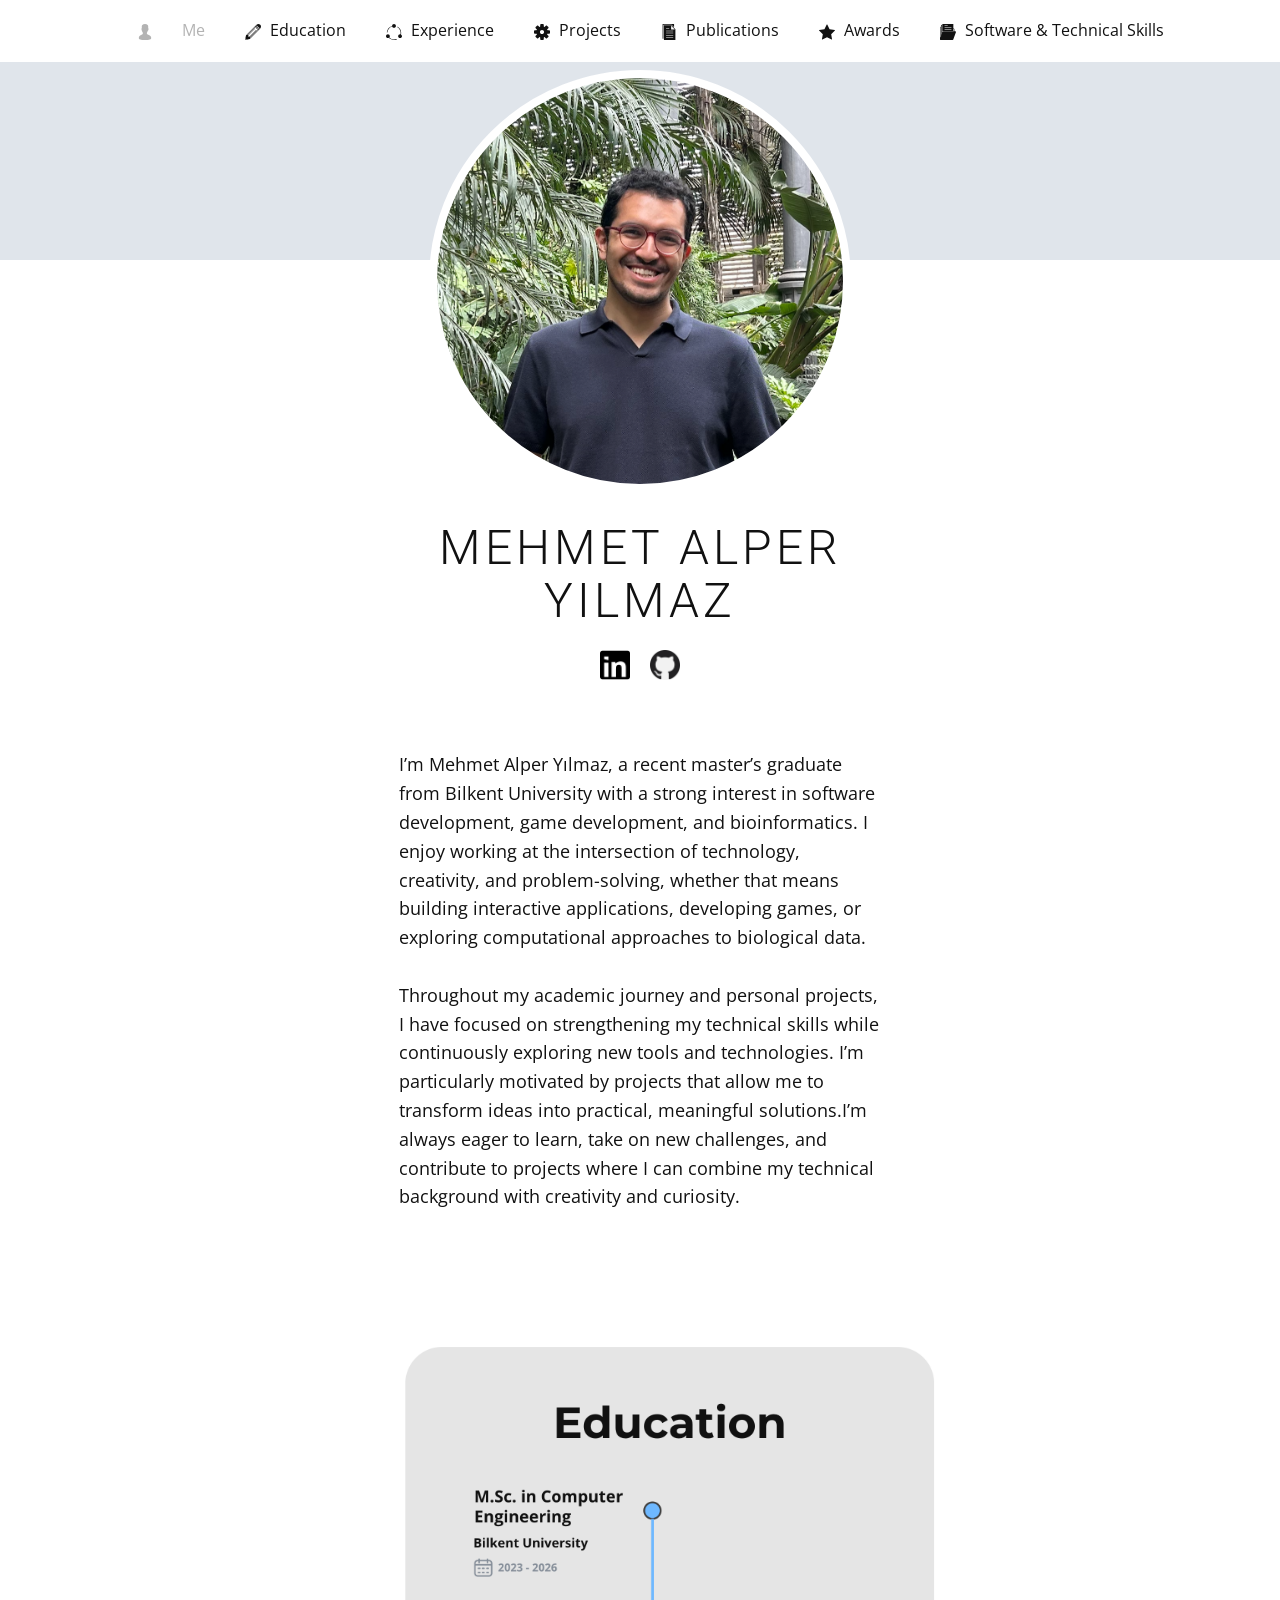
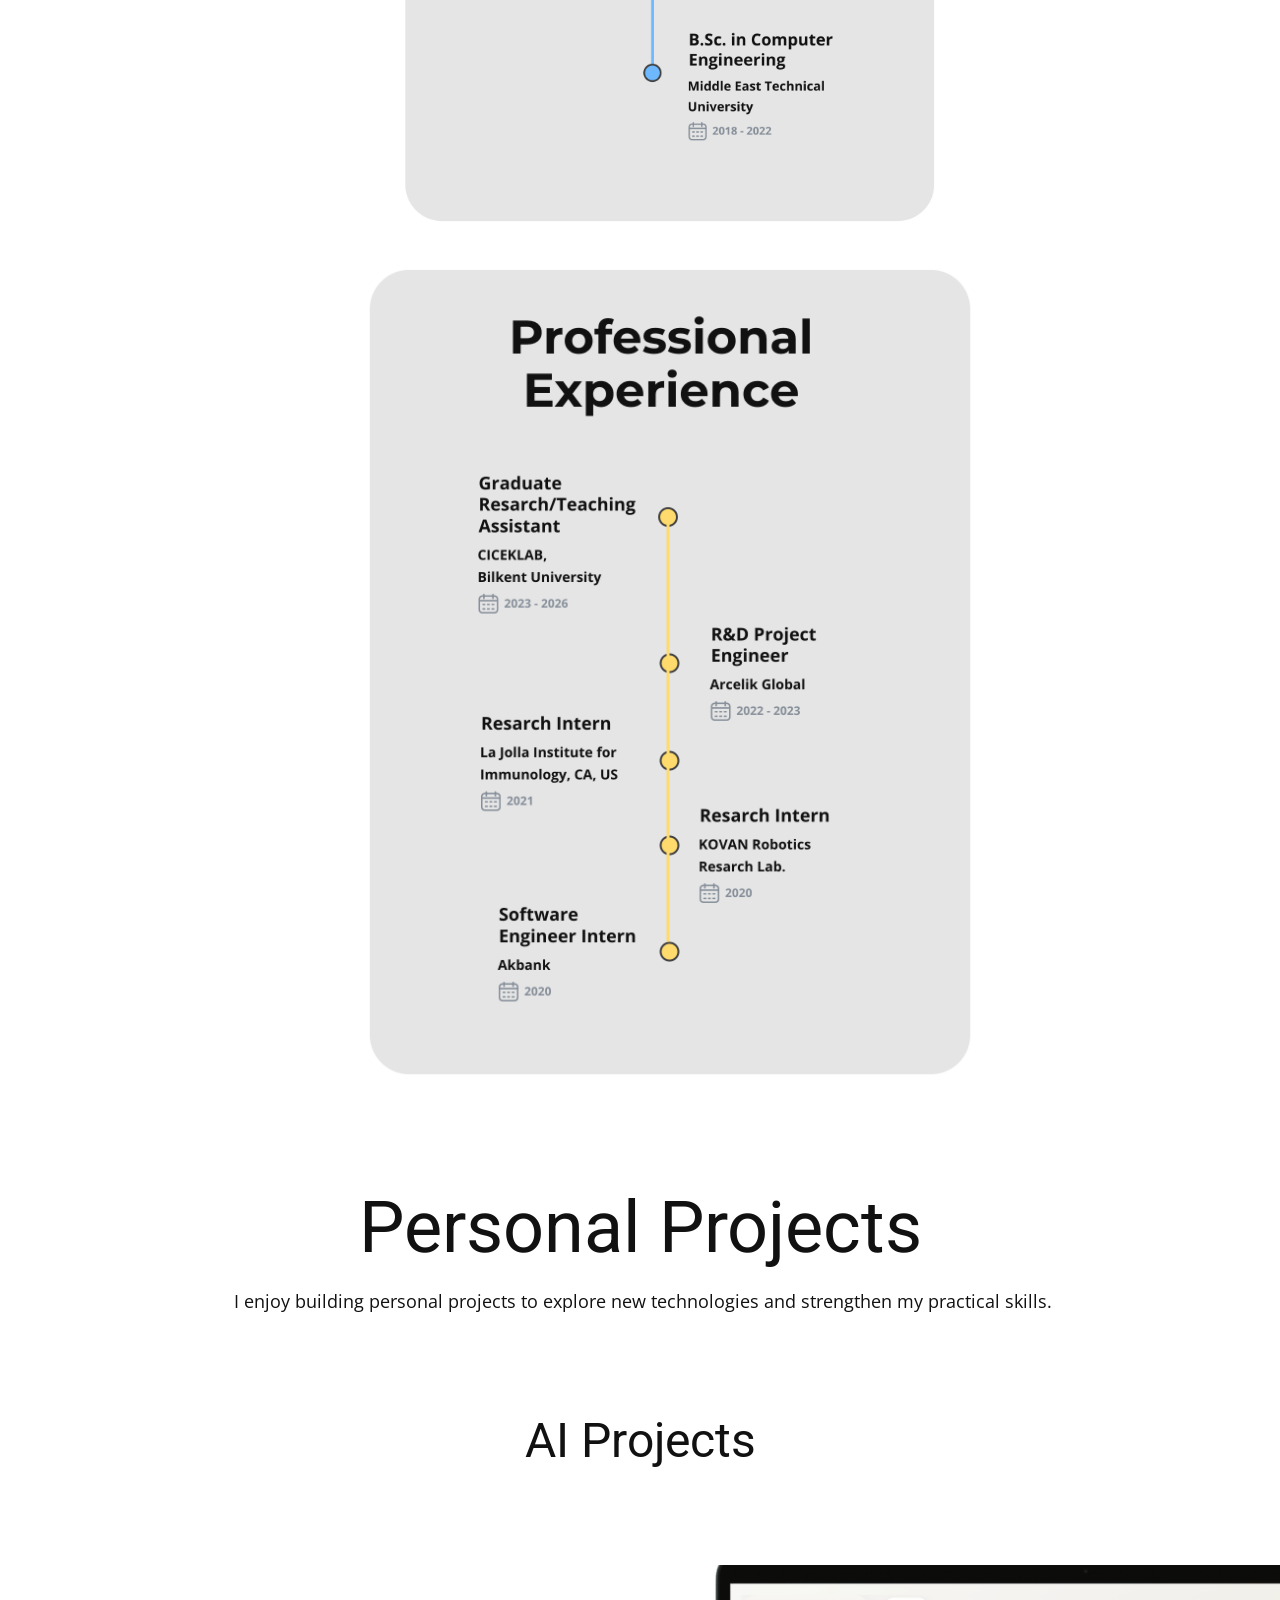
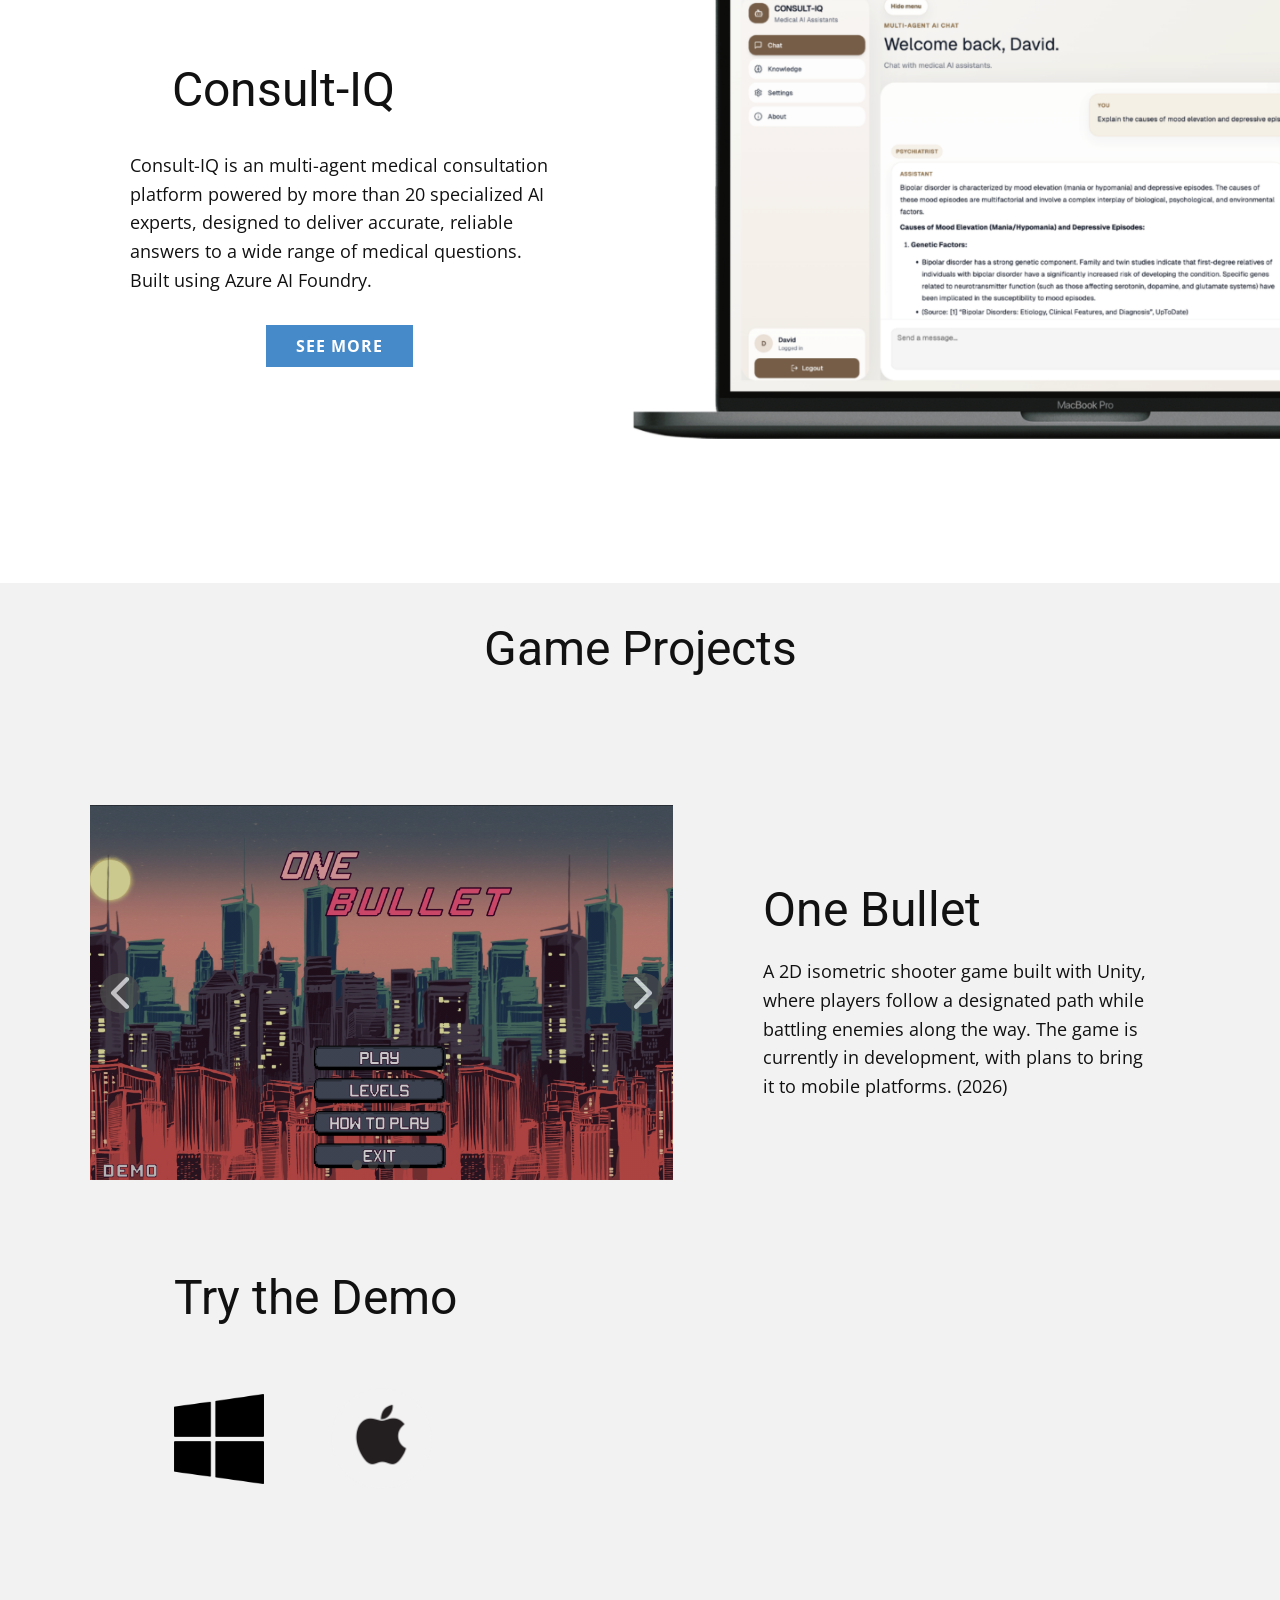
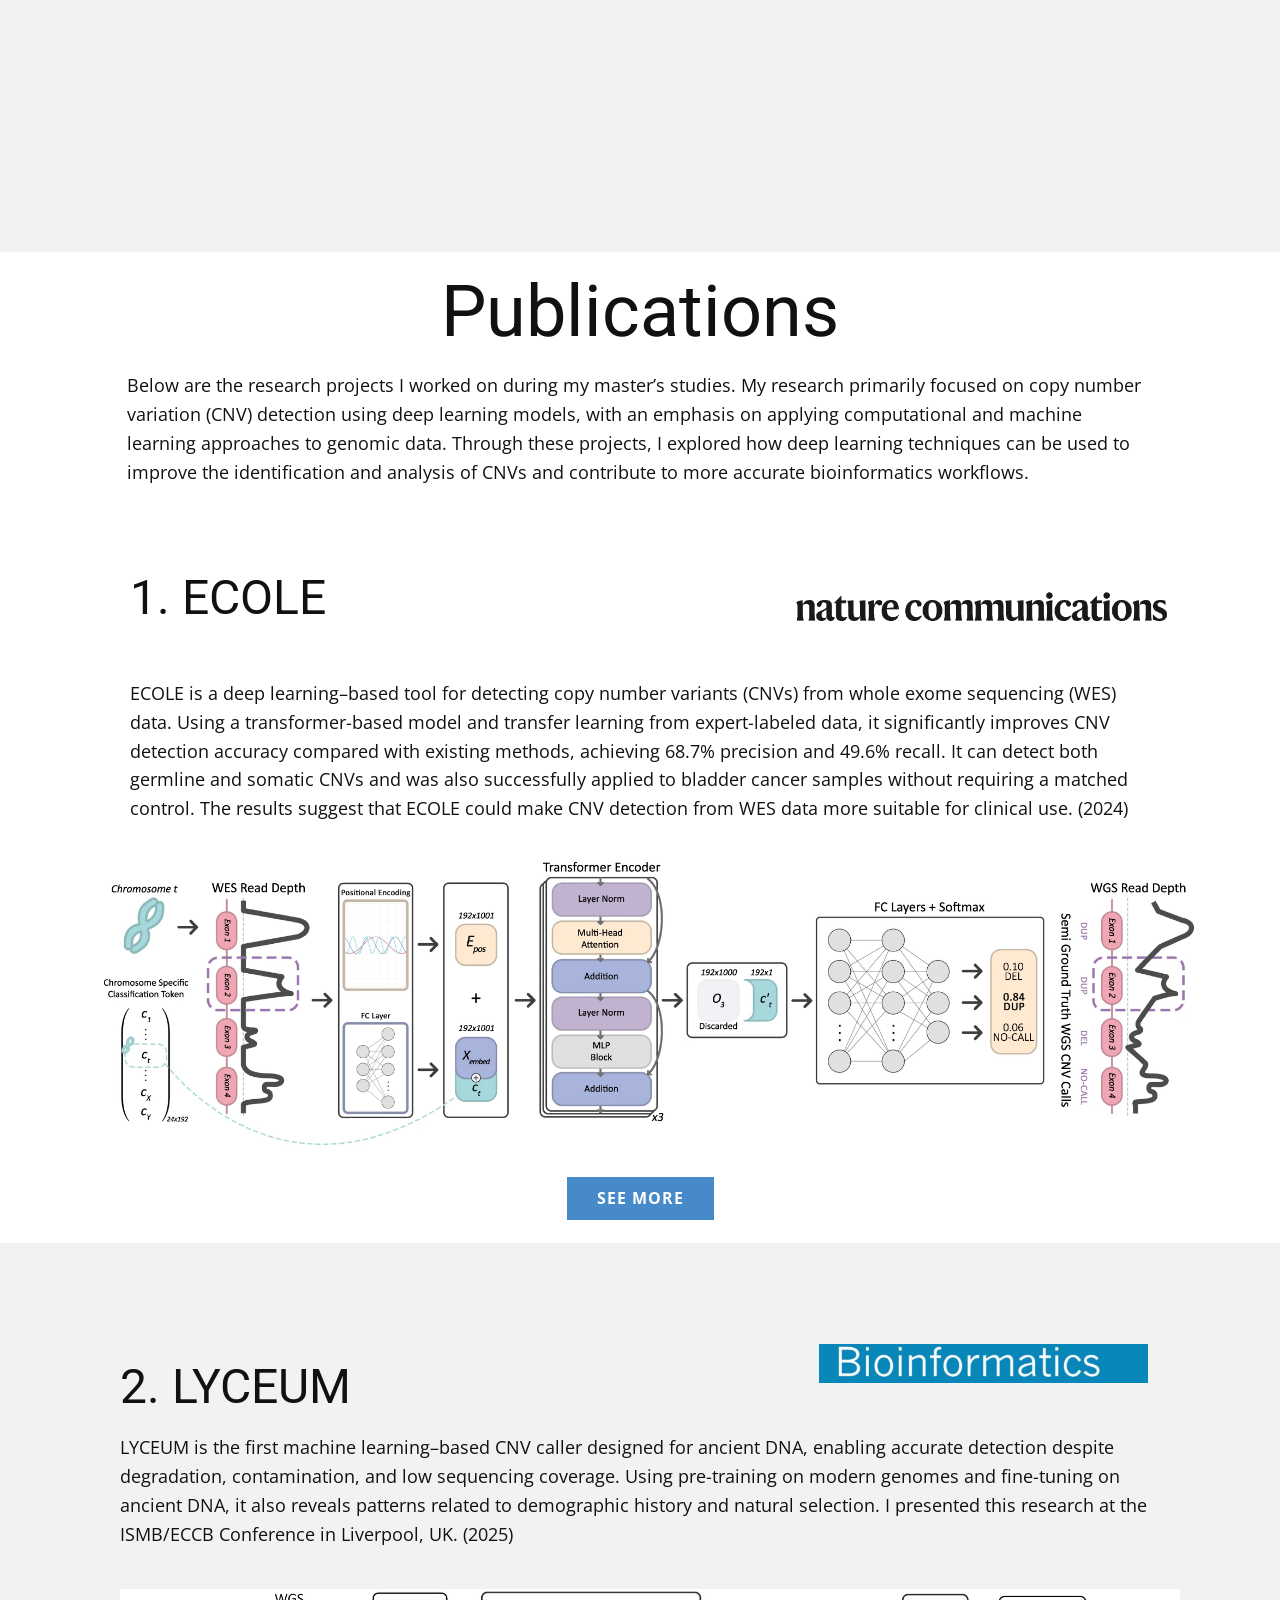
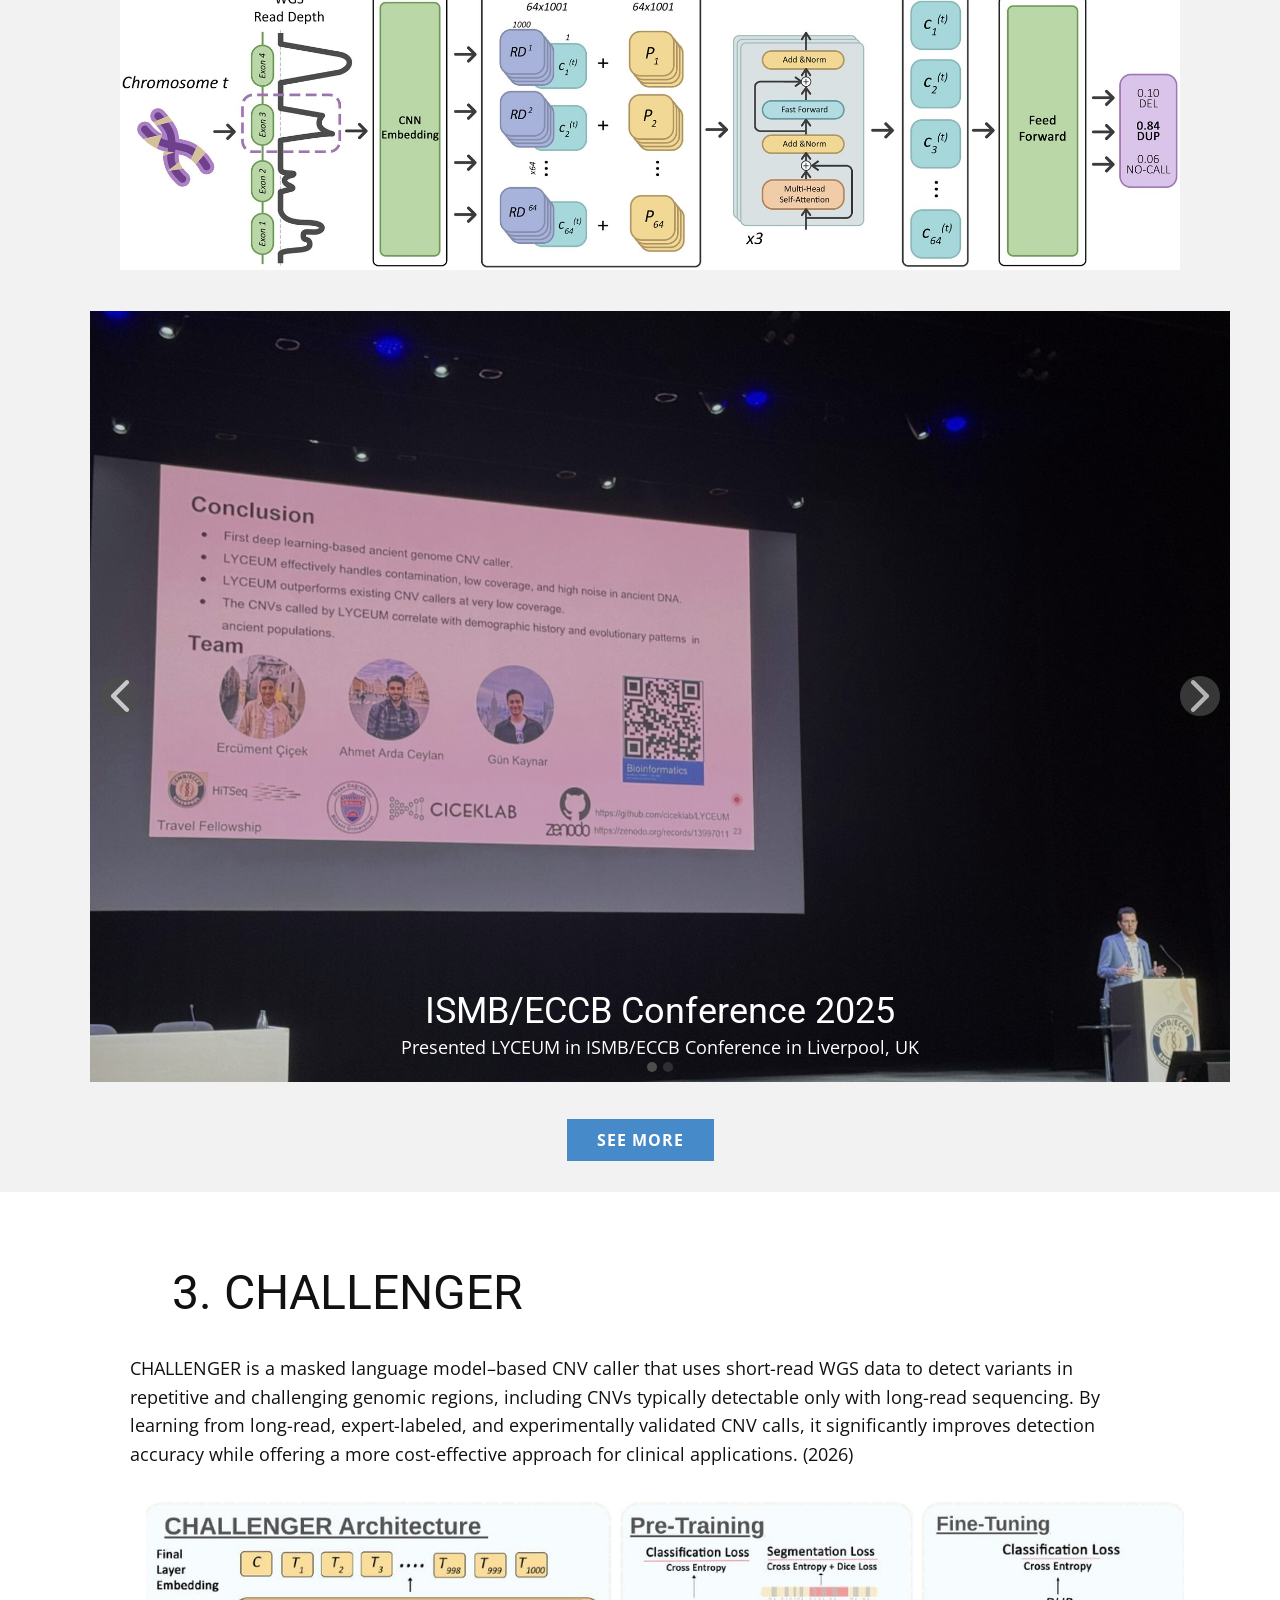
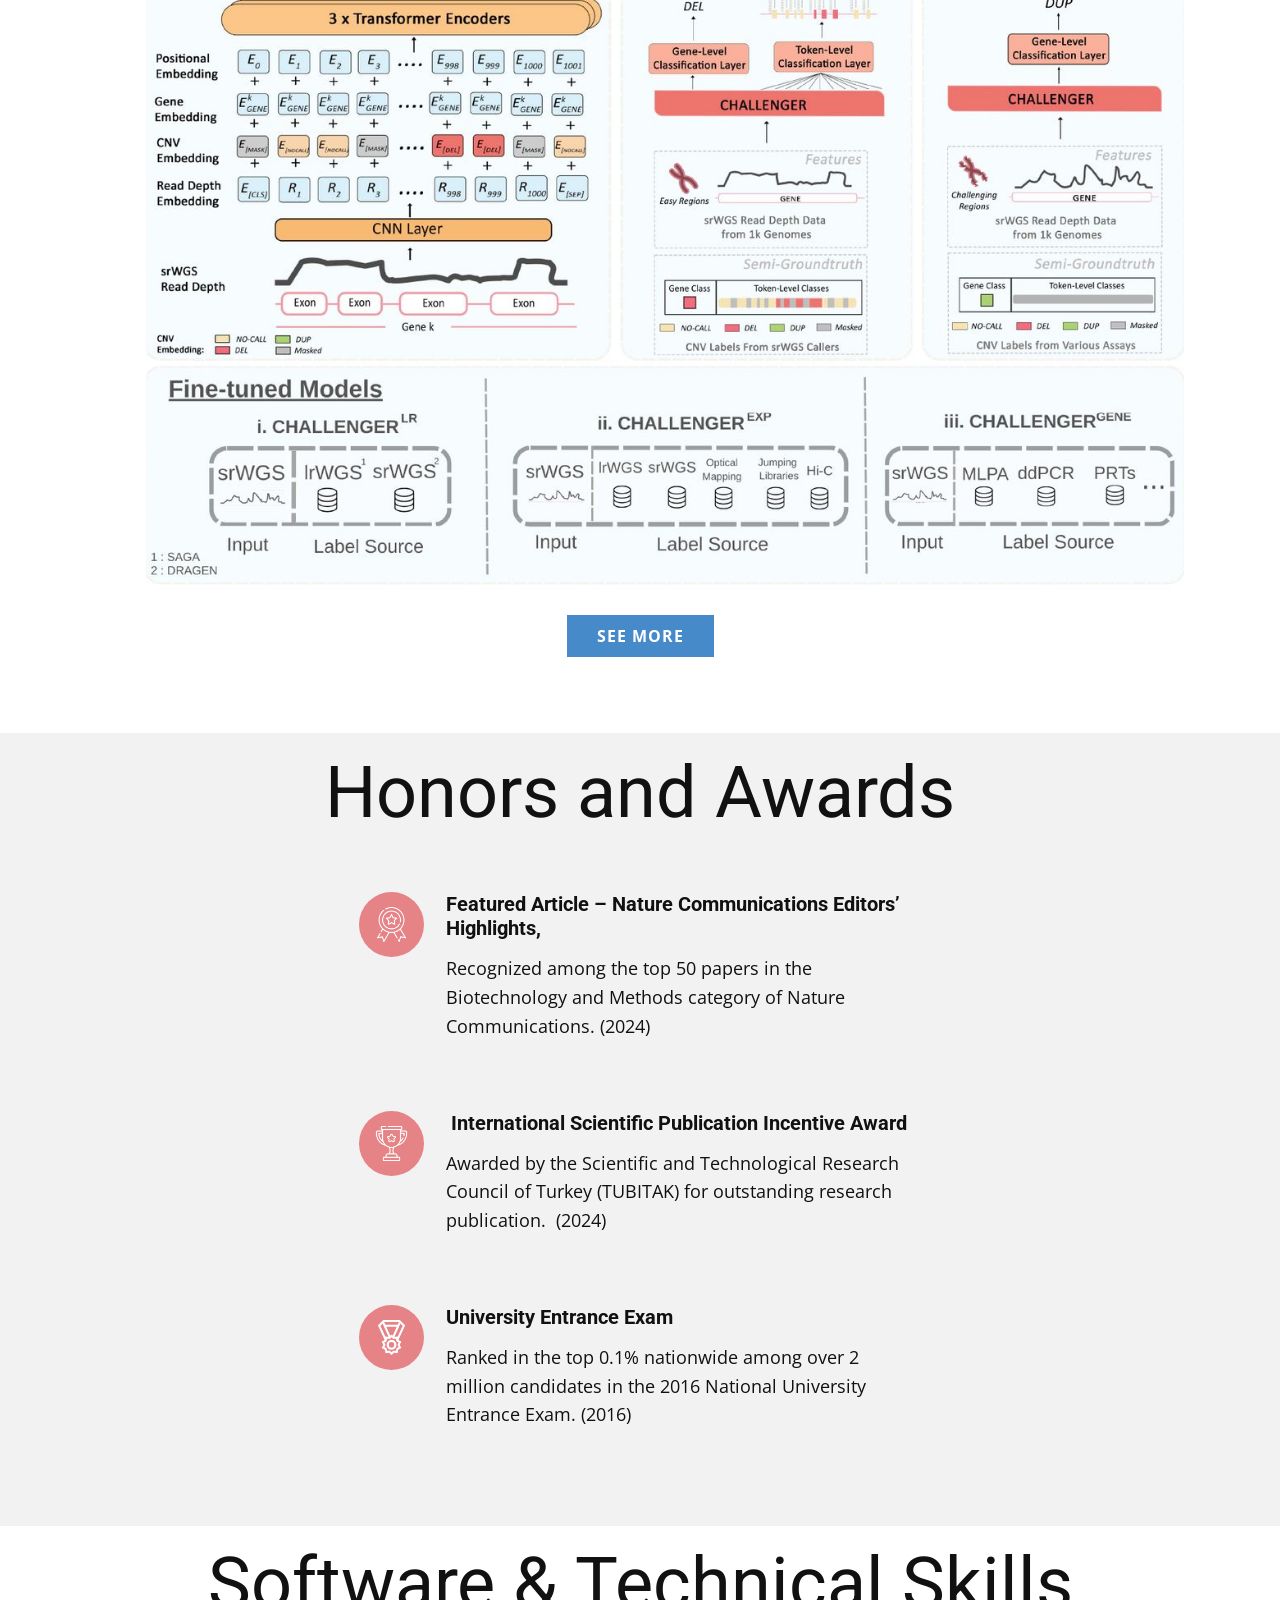
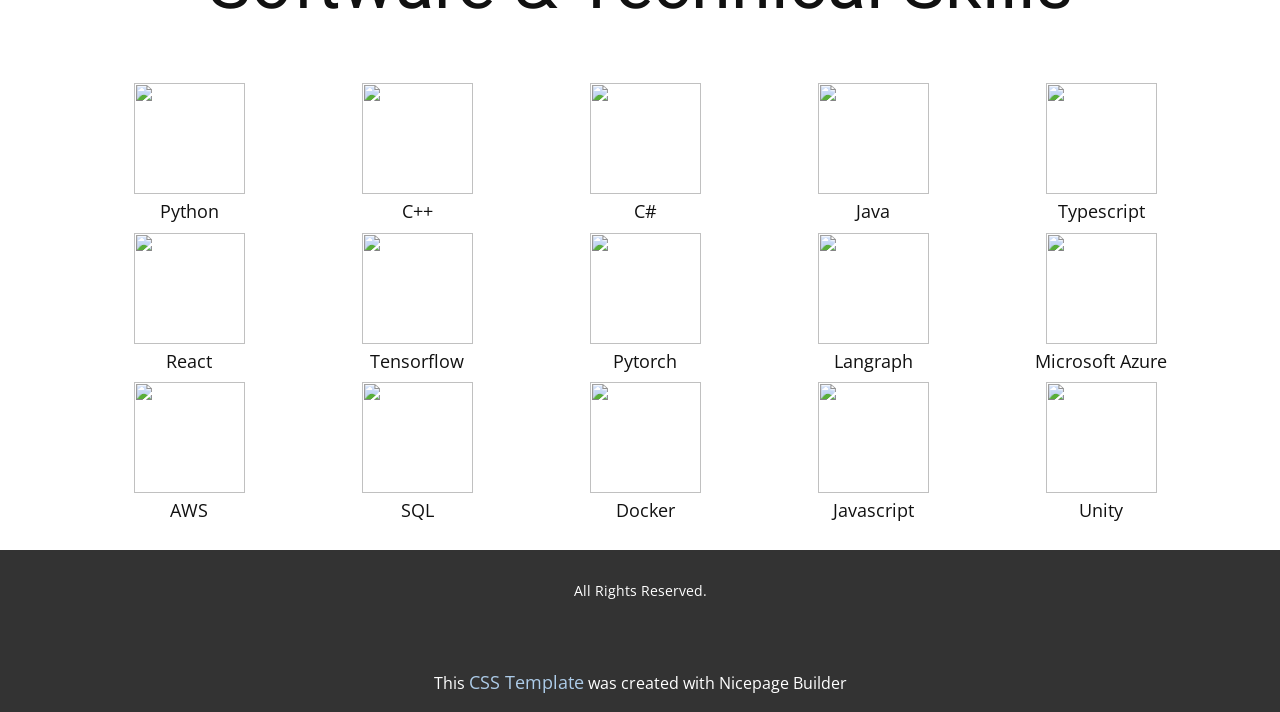
==== commit fbfac483: "Add files via upload" ====
--- a/index.html
+++ b/index.html
@@ -195,13 +195,13 @@
       </p>
     </section>
     <section class="u-clearfix u-section-2" id="education-block--experience">
-      <div class="u-clearfix u-sheet u-sheet-1">
+      <div class="u-clearfix u-sheet u-valign-middle-xl u-sheet-1">
         <img class="u-align-center-lg u-align-center-md u-align-center-sm u-align-center-xs u-image u-image-contain u-image-default u-image-1" src="images/image2.png" alt="" data-image-width="1432" data-image-height="1290">
         <img class="u-align-center-lg u-align-center-md u-align-center-sm u-align-center-xs u-image u-image-contain u-image-default u-image-2" src="images/image3.png" alt="" data-image-width="1278" data-image-height="1680">
       </div>
     </section>
     <section class="u-align-center u-clearfix u-container-align-center u-section-3" id="personalproject">
-      <div class="u-clearfix u-sheet u-valign-middle-lg u-sheet-1">
+      <div class="u-clearfix u-sheet u-valign-middle-lg u-valign-middle-xs u-sheet-1">
         <h1 class="u-align-center u-text u-text-default u-text-1">Personal Projects</h1>
         <p class="u-align-center-xl u-align-left-lg u-align-left-md u-align-left-sm u-align-left-xs u-text u-text-default u-text-2">&nbsp;I enjoy building personal projects to explore new technologies and strengthen my practical skills.</p>
       </div>
@@ -315,11 +315,13 @@
               </div>
               <div class="u-size-30">
                 <div class="u-layout-row">
-                  <div class="u-align-left u-container-align-left u-container-style u-layout-cell u-shading u-size-25 u-layout-cell-3">
+                  <div class="u-align-left u-container-style u-layout-cell u-shading u-size-25 u-layout-cell-3">
                     <div class="u-container-layout u-container-layout-3" src="">
                       <h2 class="u-align-left u-text u-text-body-color u-text-3">Try the Demo </h2>
-                      <img class="u-image u-image-default u-preserve-proportions u-image-1" src="images/image-11.png" alt="" data-image-width="512" data-image-height="512" data-href="https://drive.google.com/file/d/1_oQb5vp9Yu8u35JlWhCpX2cKApY9fyUc/view?usp=drive_link" title="One Bullet - Windows">
-                      <img class="u-image u-image-contain u-image-default u-preserve-proportions u-image-2" src="images/image-10.png" alt="" data-image-width="512" data-image-height="512" data-href="https://drive.google.com/drive/folders/16fAWtiRzBUwZC117BT8fIDizuttr1KK2?usp=drive_link" title="One Bullet - mac">
+                      <div class="u-clearfix u-group-elements u-group-elements-1">
+                        <img class="u-image u-image-default u-preserve-proportions u-image-1" src="images/image-11.png" alt="" data-image-width="512" data-image-height="512" data-href="https://drive.google.com/drive/folders/1D8m2Di2hJpPRPMYusUB2be-_COa8QJNo?usp=sharing" title="One Bullet - Windows">
+                        <img class="u-image u-image-contain u-image-default u-preserve-proportions u-image-2" src="images/image-10.png" alt="" data-image-width="512" data-image-height="512" data-href="https://drive.google.com/drive/folders/1o3I06LSsJ9oAMVHsNnDWssGCb7KEqJkI?usp=drive_link" title="One Bullet - mac">
+                      </div>
                     </div>
                   </div>
                   <div class="u-align-left u-container-align-center u-container-align-left u-container-style u-layout-cell u-right-cell u-shading u-size-35 u-video u-video-contain u-video-1">
--- a/index.css
+++ b/index.css
@@ -76,22 +76,26 @@
     margin-top: 40px;
   }
 }.u-section-2 .u-sheet-1 {
-  min-height: 1471px;
+  min-height: 1497px;
 }
 
 .u-section-2 .u-image-1 {
   width: 544px;
   height: 490px;
-  margin: 66px 269px 0 auto;
+  margin: 60px 269px 0 auto;
 }
 
 .u-section-2 .u-image-2 {
   width: 629px;
   height: 854px;
-  margin: 22px 226px 40px auto;
+  margin: 22px 226px 60px auto;
 }
 
 @media (max-width: 1199px) {
+  .u-section-2 .u-sheet-1 {
+    min-height: 1419px;
+  }
+
   .u-section-2 .u-image-1 {
     margin-top: 47px;
     margin-right: auto;
@@ -100,13 +104,23 @@
   .u-section-2 .u-image-2 {
     margin-top: 28px;
     margin-right: auto;
-    margin-bottom: 52px;
+    margin-bottom: 0;
+  }
+}
+
+@media (max-width: 991px) {
+  .u-section-2 .u-sheet-1 {
+    min-height: 1447px;
+  }
+
+  .u-section-2 .u-image-2 {
+    margin-bottom: 28px;
   }
 }
 
 @media (max-width: 767px) {
   .u-section-2 .u-sheet-1 {
-    min-height: 1346px;
+    min-height: 1322px;
   }
 
   .u-section-2 .u-image-1 {
@@ -122,7 +136,7 @@
 
 @media (max-width: 575px) {
   .u-section-2 .u-sheet-1 {
-    min-height: 895px;
+    min-height: 50vw;
   }
 
   .u-section-2 .u-image-1 {
@@ -137,6 +151,7 @@
     height: 462px;
     margin-left: 0;
     margin-right: 0;
+    margin-bottom: 12px;
   }
 }.u-section-3 .u-sheet-1 {
   min-height: 207px;
@@ -171,6 +186,21 @@
 @media (max-width: 767px) {
   .u-section-3 .u-text-1 {
     margin-top: 40px;
+  }
+}
+
+@media (max-width: 575px) {
+  .u-section-3 .u-sheet-1 {
+    min-height: 204px;
+  }
+
+  .u-section-3 .u-text-1 {
+    margin-top: 34px;
+  }
+
+  .u-section-3 .u-text-2 {
+    margin-top: 20px;
+    margin-bottom: 34px;
   }
 }.u-section-4 .u-sheet-1 {
   min-height: 133px;
@@ -535,16 +565,22 @@
   margin: 51px 65px 0 84px;
 }
 
+.u-section-7 .u-group-elements-1 {
+  width: 271px;
+  min-height: 127px;
+  margin: 50px 78px 0 auto;
+}
+
 .u-section-7 .u-image-1 {
   width: 90px;
   height: 90px;
-  margin: 68px auto 0 92px;
+  margin: 19px auto 0 0;
 }
 
 .u-section-7 .u-image-2 {
-  width: 109px;
-  height: 109px;
-  margin: -100px 65px 0 auto;
+  width: 127px;
+  height: 127px;
+  margin: -109px 0 0 auto;
 }
 
 .u-section-7 .u-video-1 {
@@ -604,17 +640,14 @@
   }
 
   .u-section-7 .u-text-3 {
-    margin-right: 11px;
-    margin-left: 30px;
-  }
-
-  .u-section-7 .u-image-1 {
-    margin-top: 73px;
-    margin-left: 37px;
-  }
-
-  .u-section-7 .u-image-2 {
-    margin-right: 30px;
+    margin-right: 23px;
+    margin-left: 42px;
+  }
+
+  .u-section-7 .u-group-elements-1 {
+    height: auto;
+    margin-top: 60px;
+    margin-right: 37px;
   }
 
   .u-section-7 .u-video-1 {
@@ -660,6 +693,11 @@
     margin-right: 0;
     margin-left: 0;
   }
+
+  .u-section-7 .u-group-elements-1 {
+    width: 258px;
+    margin-right: 0;
+  }
 }
 
 @media (max-width: 767px) {
@@ -709,22 +747,23 @@
     right: 3px;
   }
 
+  .u-section-7 .u-layout-cell-2 {
+    min-height: 259px;
+  }
+
   .u-section-7 .u-layout-cell-3 {
-    min-height: 258px;
-  }
-
-  .u-section-7 .u-image-1 {
-    width: 73px;
-    height: 73px;
-    margin-top: 65px;
-    margin-left: 32px;
-  }
-
-  .u-section-7 .u-image-2 {
-    width: 101px;
-    height: 101px;
-    margin-top: -87px;
-    margin-right: 49px;
+    min-height: 292px;
+  }
+
+  .u-section-7 .u-container-layout-3 {
+    padding-left: 0;
+    padding-right: 0;
+    padding-bottom: 0;
+  }
+
+  .u-section-7 .u-group-elements-1 {
+    margin-top: 29px;
+    margin-right: auto;
   }
 }.u-section-8 .u-sheet-1 {
   min-height: 297px;
